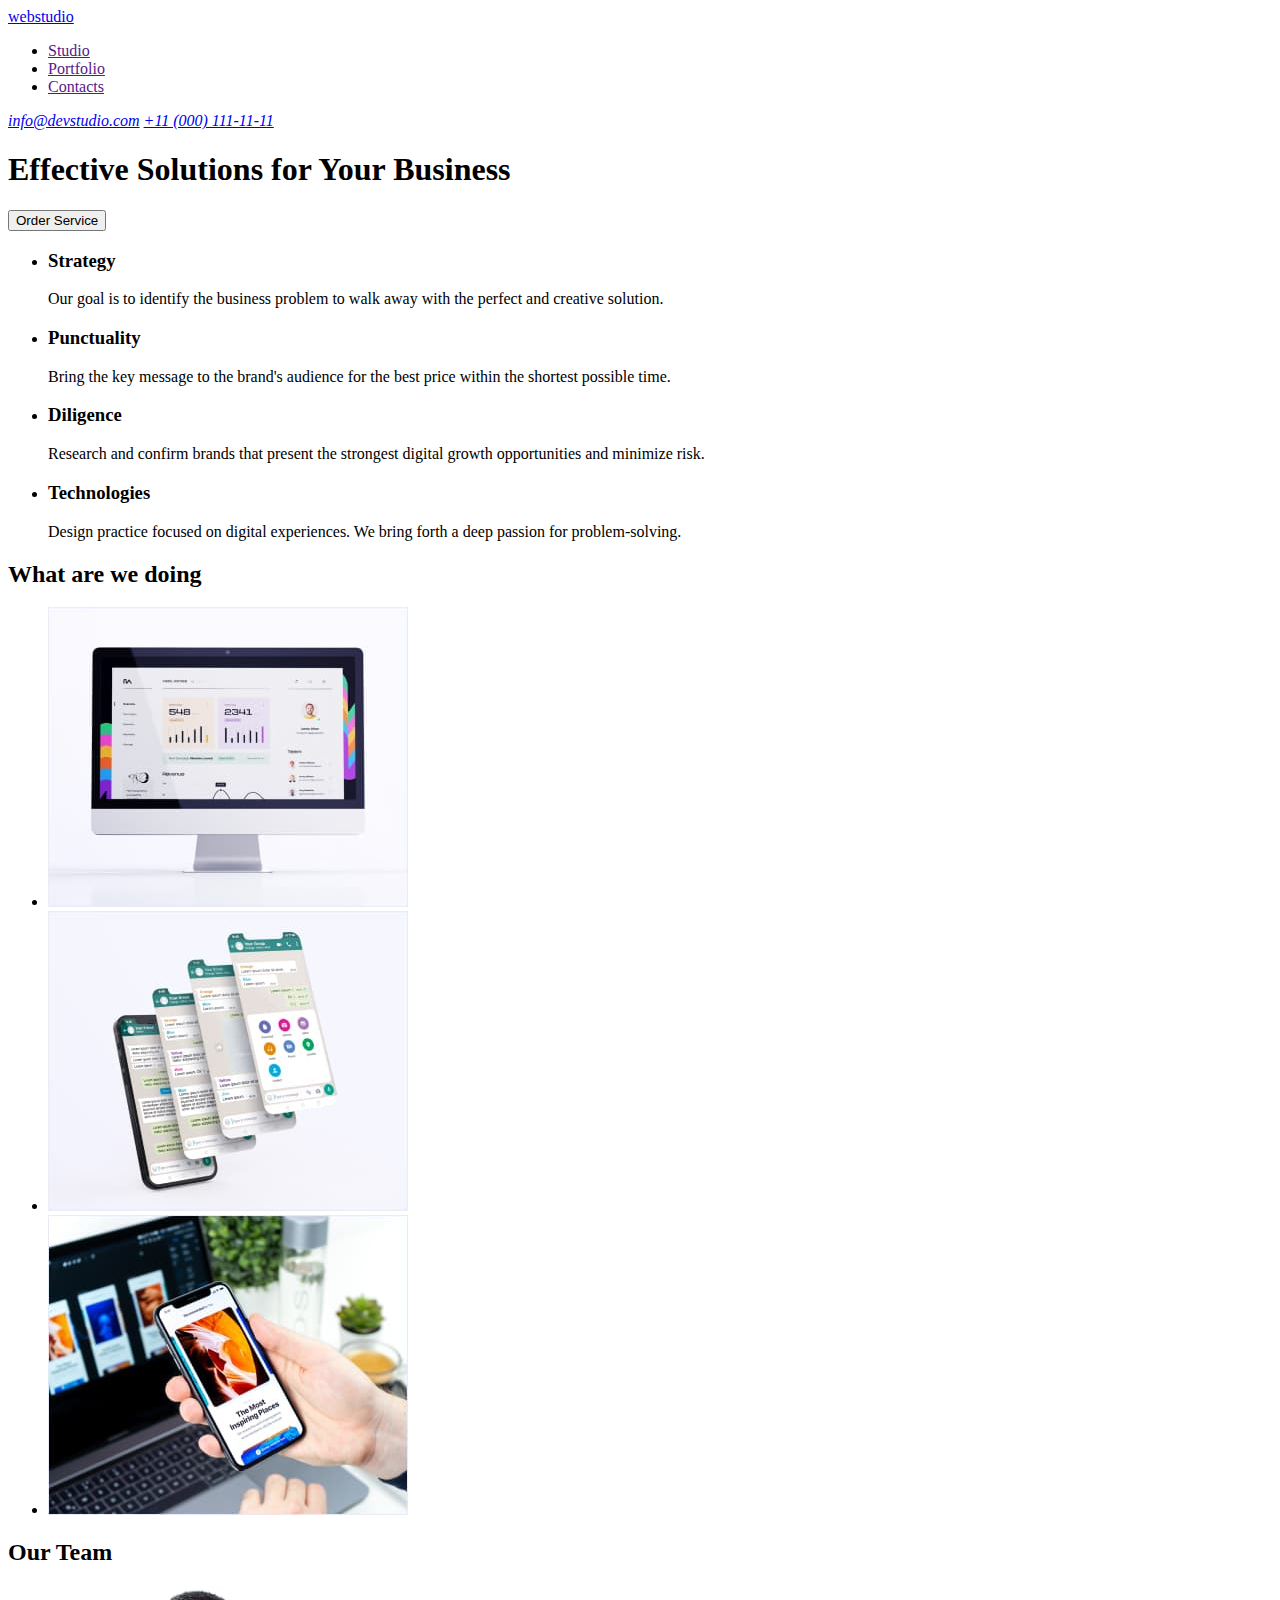
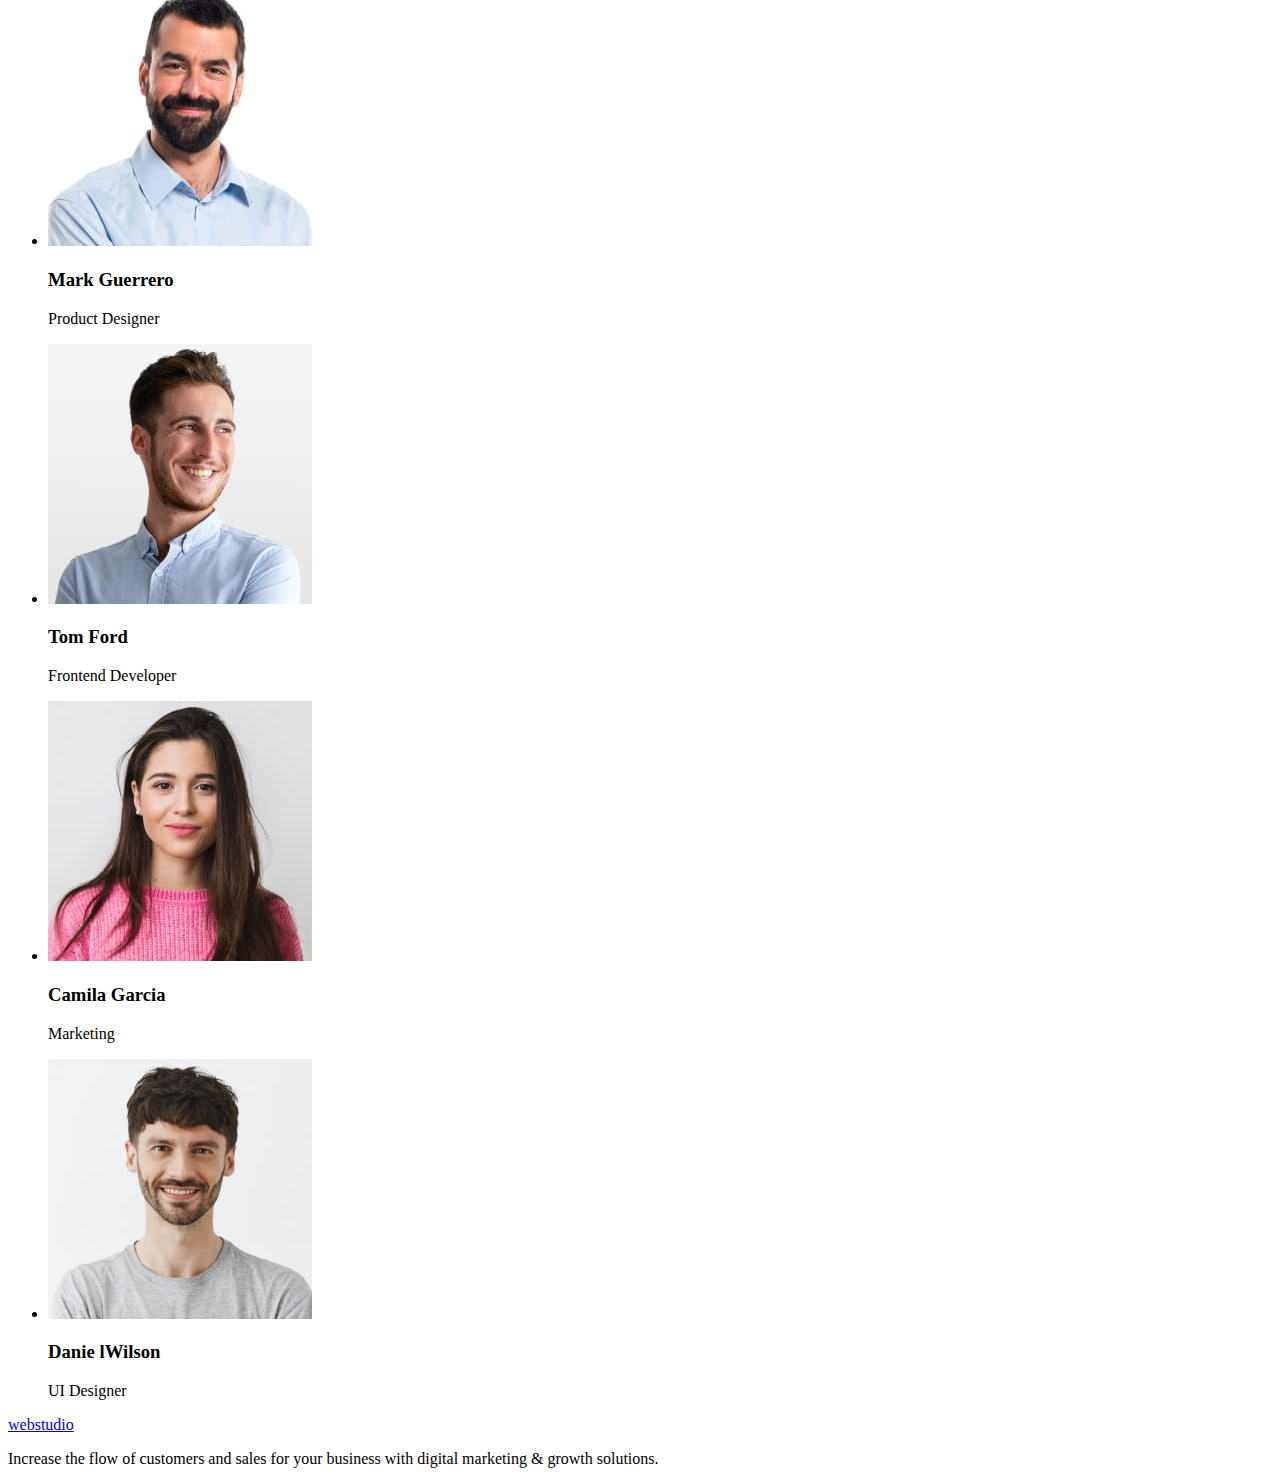
==== index.html @ 6ae242be "after check" ====
<!DOCTYPE html>
<html lang="en">
  <head>
    <meta charset="UTF-8" />
    <meta http-equiv="X-UA-Compatible" content="IE=edge" />
    <meta name="viewport" content="width=device-width, initial-scale=1.0" />
    <title>webstudio</title>
  </head>
  <body>
    <!-- header -->
    <header>
      <nav>
        <a href="./index.html">webstudio</a>
        <ul>
          <li><a href="">Studio</a></li>
          <li><a href="">Portfolio</a></li>
          <li><a href="">Contacts</a></li>
        </ul>        
      </nav>

        <address>
          <a href="mailto:info@devstudio.com">info@devstudio.com</a>
          <a href="tel:+110001111111">+11 (000) 111-11-11</a>
        </address>        
      <!-- hero -->
    </header>    
    <main>
      <section>
        <h1>Effective Solutions for Your Business</h1>
        <button type="button">Order Service</button>
      </section>
      <!-- section 1 -->
      <section>
        <h2 hidden>info</h2>
        <ul>
          <li>
            <h3>Strategy</h3>
            <p>
              Our goal is to identify the business problem to walk away with the
              perfect and creative solution.
            </p>
          </li>
          <li>
            <h3>Punctuality</h3>
            <p>
              Bring the key message to the brand's audience for the best price
              within the shortest possible time.
            </p>
          </li>
          <li>
            <h3>Diligence</h3>
            <p>
              Research and confirm brands that present the strongest digital
              growth opportunities and minimize risk.
            </p>
          </li>
          <li>
            <h3>Technologies</h3>
            <p>
              Design practice focused on digital experiences. We bring forth a
              deep passion for problem-solving.
            </p>
          </li>
        </ul>
      </section>
      <!-- Section 2 -->
      <section>
        <h2>What are we doing</h2>
        <ul>
          <li>
            <img src="./images/img1.jpg" alt="img1" width="360" />
          </li>
          <li>
            <img src="./images/img2.jpg" alt="img2" width="360" />
          </li>
          <li>
            <img src="./images/img3.jpg" alt="img3" width="360" />
          </li>
        </ul>
      </section>
      <!-- Section 3 -->
      <section>
        <h2>Our Team</h2>
        <ul>
          <li>
            <img
              src="./images/1.MarcGuerero.jpg"
              alt="Mark_Guerrero"
              width="264"
            />
            <h3>Mark Guerrero</h3>
            <p>Product Designer</p>
          </li>
          <li>
            <img src="./images/2.TomFord.jpg" alt="Tom_Ford" width="264" />
            <h3>Tom Ford</h3>
            <p>Frontend Developer</p>
          </li>
          <li>
            <img
              src="./images/3.CamilaGarcia.jpg"
              alt="Camila_Garcia"
              width="264"
            />
            <h3>Camila Garcia</h3>
            <p>Marketing</p>
          </li>
          <li>
            <img
              src="./images/4.DanielWilson.jpg"
              alt="Mark_Guerrero"
              width="264"
            />
            <h3>Danie lWilson</h3>
            <p>UI Designer</p>
          </li>
        </ul>
      </section>
    </main>
    <!-- Footer -->
    <footer>
      <a href="/index.html">webstudio</a>
      <p>
        Increase the flow of customers and sales for your business with digital
        marketing & growth solutions.
      </p>
    </footer>
  </body>
</html>
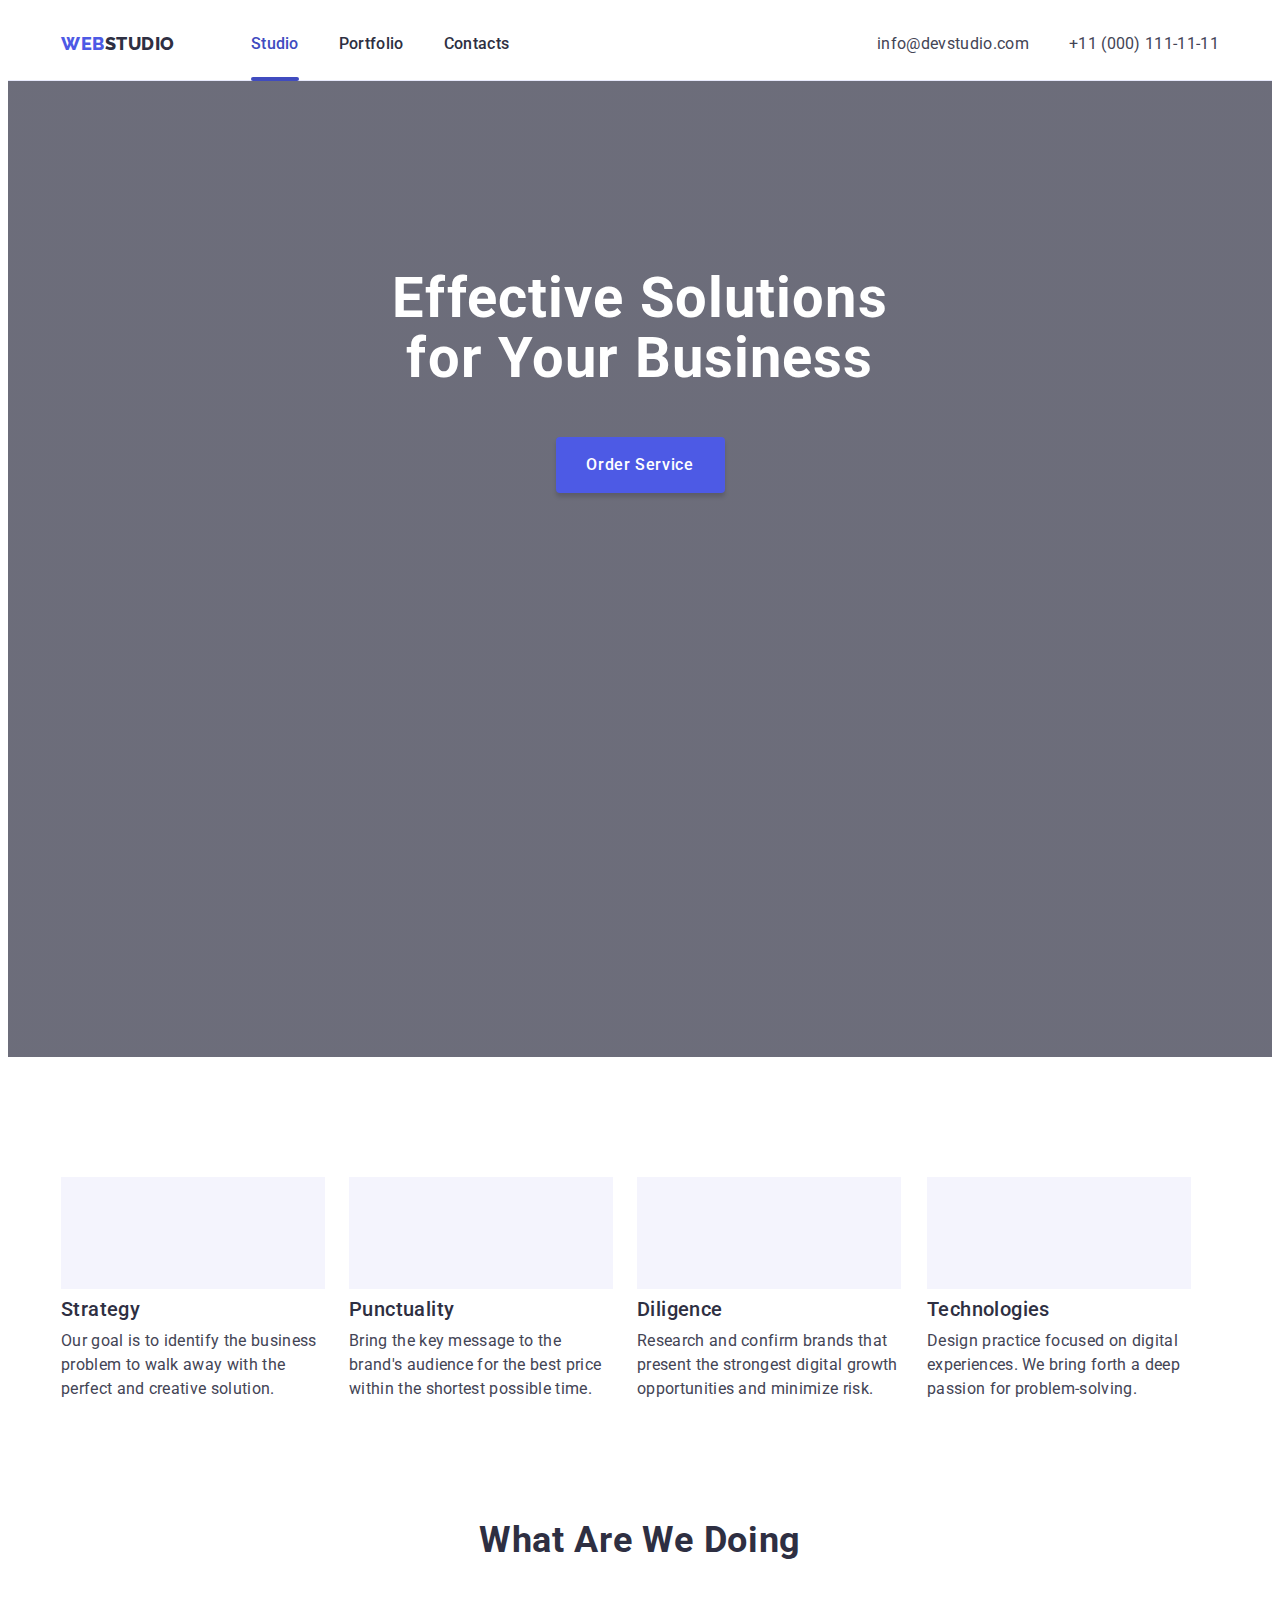
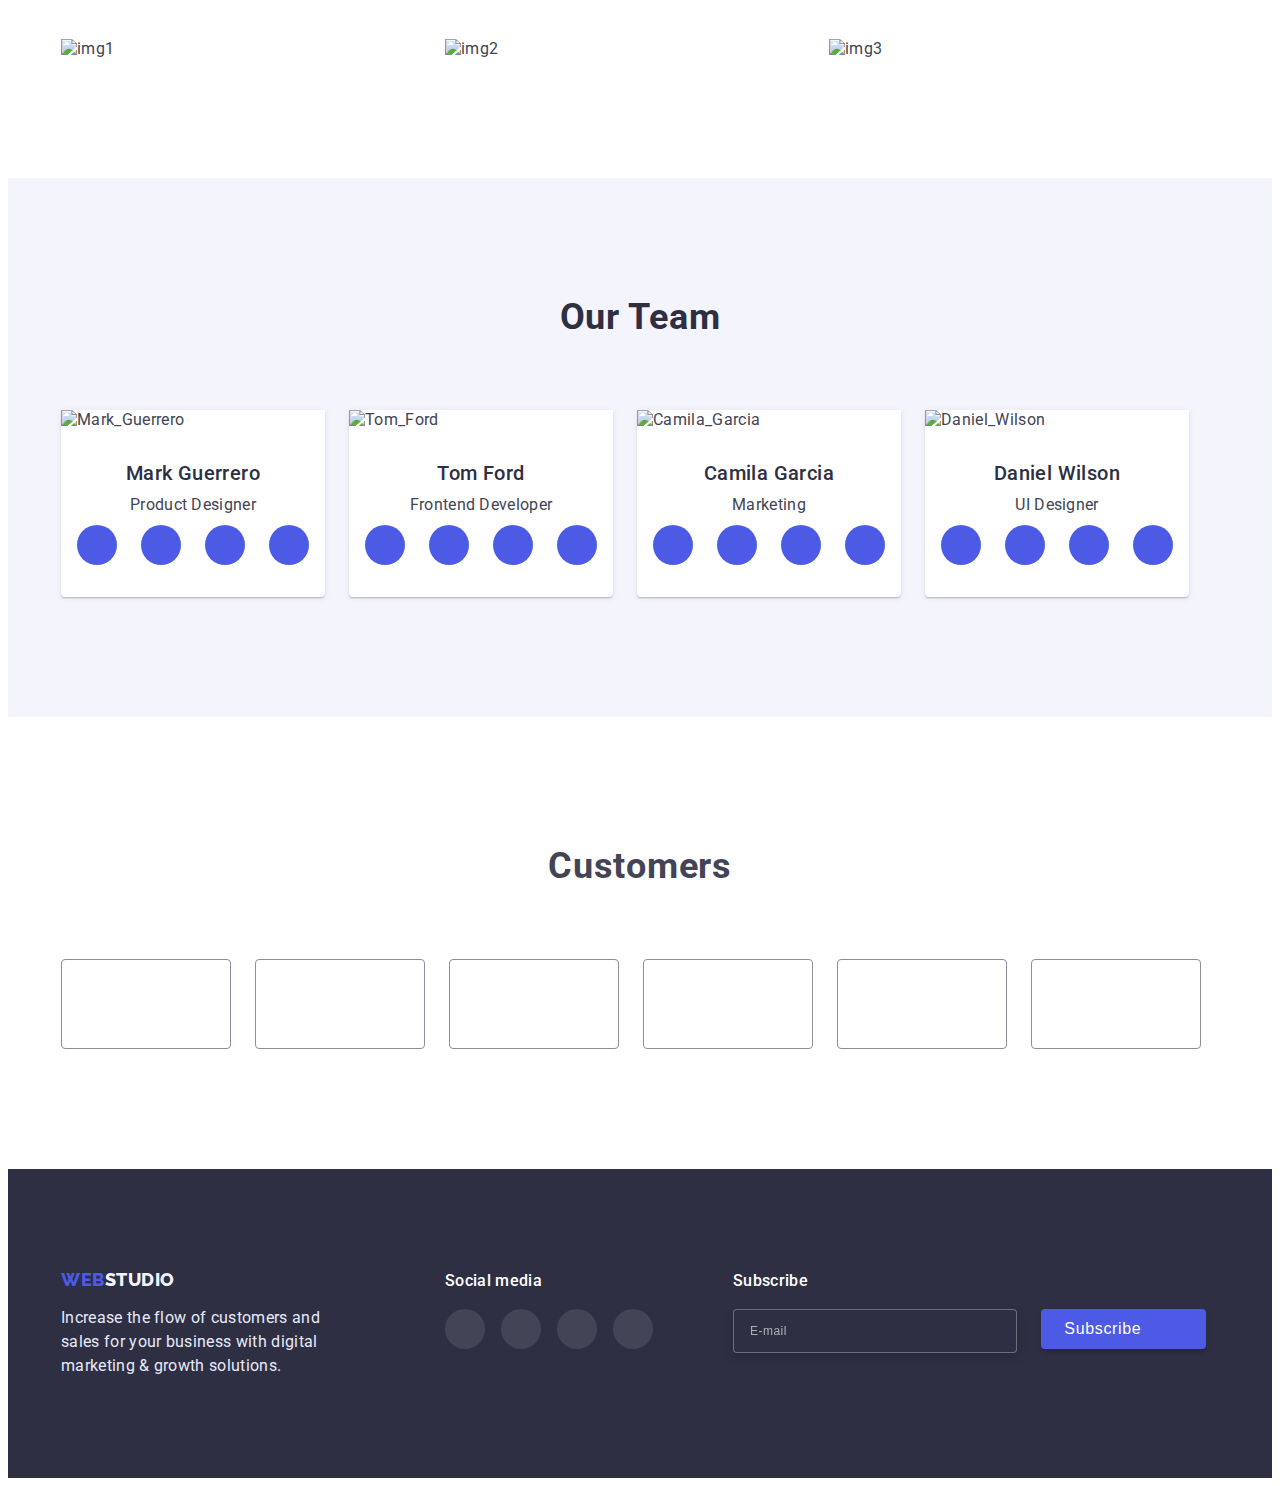
==== commit 605a32c2: "Modul 6 fix" ====
--- a/index.html
+++ b/index.html
@@ -4,126 +4,506 @@
     <meta charset="UTF-8" />
     <meta http-equiv="X-UA-Compatible" content="IE=edge" />
     <meta name="viewport" content="width=device-width, initial-scale=1.0" />
-    <title>webstudio</title>
+    <title>WebStudio</title>
+    <link rel="preconnect" href="https://fonts.googleapis.com" />
+    <link rel="preconnect" href="https://fonts.gstatic.com" crossorigin />
+    <link
+      href="https://fonts.googleapis.com/css2?family=Montserrat:wght@400;700&family=Roboto:wght@400;500;700&display=swap"
+      rel="stylesheet"
+    />
+    <link rel="preconnect" href="https://fonts.googleapis.com" />
+    <link rel="preconnect" href="https://fonts.gstatic.com" crossorigin />
+    <link
+      href="https://fonts.googleapis.com/css2?family=Montserrat:wght@400;700&family=Raleway:wght@800&family=Roboto:wght@400;500;700&display=swap"
+      rel="stylesheet"
+    />
+    <link
+      rel="stylesheet"
+      href="https://cdnjs.cloudflare.com/ajax/libs/modern-normalize/1.1.0/modern-normalize.min.css"
+      integrity="sha512-wpPYUAdjBVSE4KJnH1VR1HeZfpl1ub8YT/NKx4PuQ5NmX2tKuGu6U/JRp5y+Y8XG2tV+wKQpNHVUX03MfMFn9Q=="
+      crossorigin="anonymous"
+      referrerpolicy="no-referrer"
+    />
+    <link rel="stylesheet" href="./css/styles.css" />
   </head>
   <body>
     <!-- header -->
-    <header>
-      <nav>
-        <a href="./index.html">webstudio</a>
-        <ul>
-          <li><a href="">Studio</a></li>
-          <li><a href="">Portfolio</a></li>
-          <li><a href="">Contacts</a></li>
-        </ul>        
-      </nav>
+    <header class="header">
+      <div class="container header-container">
+        <nav class="header-navigation">
+          <a href="./index.html" class="header-logo link"
+            >Web<span class="logo-item">Studio</span></a
+          >
+          <ul class="header-list list">
+            <li class="header-item">
+              <a href="./index.html" class="header-link link current">Studio</a>
+            </li>
+            <li class="header-item">
+              <a href="./portfolio.html" class="header-link link">Portfolio</a>
+            </li>
+            <li class="header-item">
+              <a href="" class="header-link link">Contacts</a>
+            </li>
+          </ul>
+        </nav>
 
-        <address>
-          <a href="mailto:info@devstudio.com">info@devstudio.com</a>
-          <a href="tel:+110001111111">+11 (000) 111-11-11</a>
-        </address>        
+        <address class="address">
+          <ul class="address-list list">
+            <li class="address-item">
+              <a href="mailto:info@devstudio.com" class="address-link link"
+                >info@devstudio.com</a
+              >
+            </li>
+            <li class="address-item">
+              <a href="tel:+110001111111" class="address-link link"
+                >+11 (000) 111-11-11</a
+              >
+            </li>
+          </ul>
+        </address>
+      </div>
       <!-- hero -->
-    </header>    
+    </header>
     <main>
-      <section>
-        <h1>Effective Solutions for Your Business</h1>
-        <button type="button">Order Service</button>
+      <section class="hero">
+        <div class="container hero-container">
+          <h1 class="hero-title">Effective Solutions for Your Business</h1>
+          <button type="button" class="hero-button" data-modal-open>
+            Order Service
+          </button>
+        </div>
       </section>
       <!-- section 1 -->
-      <section>
-        <h2 hidden>info</h2>
-        <ul>
-          <li>
-            <h3>Strategy</h3>
-            <p>
-              Our goal is to identify the business problem to walk away with the
-              perfect and creative solution.
-            </p>
+      <section class="section-top">
+        <div class="container">
+          <h2 class="visually-hidden">info</h2>
+          <ul class="section-top-list list">
+            <li class="section-top-item">
+              <div class="item-top">
+                <svg class="top-icon-image">
+                  <use href="./images/icons.svg#icon-antenna-1"></use>
+                </svg>
+              </div>
+              <h3 class="section-top-title">Strategy</h3>
+              <p class="section-top-paragraf">
+                Our goal is to identify the business problem to walk away with
+                the perfect and creative solution.
+              </p>
+            </li>
+            <li class="section-top-item">
+              <div class="item-top">
+                <svg class="top-icon-image">
+                  <use href="./images/icons.svg#icon-clock-1"></use>
+                </svg>
+              </div>
+              <h3 class="section-top-title">Punctuality</h3>
+              <p class="section-top-paragraf">
+                Bring the key message to the brand's audience for the best price
+                within the shortest possible time.
+              </p>
+            </li>
+            <li class="section-top-item">
+              <div class="item-top">
+                <svg class="top-icon-image">
+                  <use href="./images/icons.svg#icon-diagram-1"></use>
+                </svg>
+              </div>
+              <h3 class="section-top-title">Diligence</h3>
+              <p class="section-top-paragraf">
+                Research and confirm brands that present the strongest digital
+                growth opportunities and minimize risk.
+              </p>
+            </li>
+            <li class="section-top-item">
+              <div class="item-top">
+                <svg class="top-icon-image">
+                  <use href="./images/icons.svg#icon-astronaut-1"></use>
+                </svg>
+              </div>
+              <h3 class="section-top-title">Technologies</h3>
+              <p class="section-top-paragraf">
+                Design practice focused on digital experiences. We bring forth a
+                deep passion for problem-solving.
+              </p>
+            </li>
+          </ul>
+        </div>
+      </section>
+      <!-- Section 2 -->
+      <section class="section-middle">
+        <div class="container">
+          <h2 class="section-middle-title">What Are We Doing</h2>
+          <ul class="section-middle-list list">
+            <li class="section-middle-item">
+              <img src="./images/1.jpg" alt="img1" width="360" />
+            </li>
+            <li class="section-middle-item">
+              <img src="./images/2.jpg" alt="img2" width="360" />
+            </li>
+            <li class="section-middle-item">
+              <img src="./images/3.jpg" alt="img3" width="360" />
+            </li>
+          </ul>
+        </div>
+      </section>
+      <!-- Section 3 -->
+      <section class="section-bottom">
+        <div class="container">
+          <h2 class="section-bottom-title">Our Team</h2>
+          <ul class="section-bottom-list list">
+            <li class="section-bottom-item">
+              <img src="./images/4.jpg" alt="Mark_Guerrero" width="264" />
+              <div class="title-card">
+                <h3 class="bottom-title">Mark Guerrero</h3>
+                <p class="section-bottom-paragraf">Product Designer</p>
+                <ul class="social-list list">
+                  <li class="social-item">
+                    <a href="" class="social-link">
+                      <svg class="social-icon" width="16" height="16">
+                        <use href="./images/icons.svg#icon-instagram-2"></use>
+                      </svg>
+                    </a>
+                  </li>
+                  <li class="social-item">
+                    <a href="" class="social-link">
+                      <svg class="social-icon" width="16" height="16">
+                        <use href="./images/icons.svg#icon-twitter-1"></use>
+                      </svg>
+                    </a>
+                  </li>
+                  <li class="social-item">
+                    <a href="" class="social-link">
+                      <svg class="social-icon" width="16" height="16">
+                        <use href="./images/icons.svg#icon-facebook-1"></use>
+                      </svg>
+                    </a>
+                  </li>
+                  <li class="social-item">
+                    <a href="" class="social-link">
+                      <svg class="social-icon" width="16" height="16">
+                        <use href="./images/icons.svg#icon-linkedin-1"></use>
+                      </svg>
+                    </a>
+                  </li>
+                </ul>
+              </div>
+            </li>
+            <li class="section-bottom-item">
+              <img src="./images/5.jpg" alt="Tom_Ford" width="264" />
+              <div class="title-card">
+                <h3 class="bottom-title">Tom Ford</h3>
+                <p class="section-bottom-paragraf">Frontend Developer</p>
+                <ul class="social-list list">
+                  <li class="social-item">
+                    <a href="" class="social-link">
+                      <svg class="social-icon" width="16" height="16">
+                        <use href="./images/icons.svg#icon-instagram-2"></use>
+                      </svg>
+                    </a>
+                  </li>
+                  <li class="social-item">
+                    <a href="" class="social-link">
+                      <svg class="social-icon" width="16" height="16">
+                        <use href="./images/icons.svg#icon-twitter-1"></use>
+                      </svg>
+                    </a>
+                  </li>
+                  <li class="social-item">
+                    <a href="" class="social-link">
+                      <svg class="social-icon" width="16" height="16">
+                        <use href="./images/icons.svg#icon-facebook-1"></use>
+                      </svg>
+                    </a>
+                  </li>
+                  <li class="social-item">
+                    <a href="" class="social-link">
+                      <svg class="social-icon" width="16" height="16">
+                        <use href="./images/icons.svg#icon-linkedin-1"></use>
+                      </svg>
+                    </a>
+                  </li>
+                </ul>
+              </div>
+            </li>
+            <li class="section-bottom-item">
+              <img src="./images/6.jpg" alt="Camila_Garcia" width="264" />
+              <div class="title-card">
+                <h3 class="bottom-title">Camila Garcia</h3>
+                <p class="section-bottom-paragraf">Marketing</p>
+                <ul class="social-list list">
+                  <li class="social-item">
+                    <a href="" class="social-link">
+                      <svg class="social-icon" width="16" height="16">
+                        <use href="./images/icons.svg#icon-instagram-2"></use>
+                      </svg>
+                    </a>
+                  </li>
+                  <li class="social-item">
+                    <a href="" class="social-link">
+                      <svg class="social-icon" width="16" height="16">
+                        <use href="./images/icons.svg#icon-twitter-1"></use>
+                      </svg>
+                    </a>
+                  </li>
+                  <li class="social-item">
+                    <a href="" class="social-link">
+                      <svg class="social-icon" width="16" height="16">
+                        <use href="./images/icons.svg#icon-facebook-1"></use>
+                      </svg>
+                    </a>
+                  </li>
+                  <li class="social-item">
+                    <a href="" class="social-link">
+                      <svg class="social-icon" width="16" height="16">
+                        <use href="./images/icons.svg#icon-linkedin-1"></use>
+                      </svg>
+                    </a>
+                  </li>
+                </ul>
+              </div>
+            </li>
+            <li class="section-bottom-item">
+              <img src="./images/7.jpg" alt=" Daniel_Wilson" width="264" />
+              <div class="title-card">
+                <h3 class="bottom-title">Daniel Wilson</h3>
+                <p class="section-bottom-paragraf">UI Designer</p>
+                <ul class="social-list list">
+                  <li class="social-item">
+                    <a href="" class="social-link">
+                      <svg class="social-icon" width="16" height="16">
+                        <use href="./images/icons.svg#icon-instagram-2"></use>
+                      </svg>
+                    </a>
+                  </li>
+                  <li class="social-item">
+                    <a href="" class="social-link">
+                      <svg class="social-icon" width="16" height="16">
+                        <use href="./images/icons.svg#icon-twitter-1"></use>
+                      </svg>
+                    </a>
+                  </li>
+                  <li class="social-item">
+                    <a href="" class="social-link">
+                      <svg class="social-icon" width="16" height="16">
+                        <use href="./images/icons.svg#icon-facebook-1"></use>
+                      </svg>
+                    </a>
+                  </li>
+                  <li class="social-item">
+                    <a href="" class="social-link">
+                      <svg class="social-icon" width="16" height="16">
+                        <use href="./images/icons.svg#icon-linkedin-1"></use>
+                      </svg>
+                    </a>
+                  </li>
+                </ul>
+              </div>
+            </li>
+          </ul>
+        </div>
+      </section>
+    </main>
+    <!-- last-section -->
+    <section class="section-last">
+      <div class="container">
+        <h2 class="section-last-title">Customers</h2>
+        <ul class="section-last-list list">
+          <li class="section-last-item">
+            <a href=" " class="section-last-link">
+              <svg class="last-icon-image" width="104" height="56">
+                <use
+                  href="./images/icons.svg#icon-Logo "
+                  class="last-icon-logo"
+                ></use>
+              </svg>
+            </a>
           </li>
-          <li>
-            <h3>Punctuality</h3>
-            <p>
-              Bring the key message to the brand's audience for the best price
-              within the shortest possible time.
-            </p>
+
+          <li class="section-last-item">
+            <a href="" class="section-last-link">
+              <svg class="last-icon-image" width="104" height="56">
+                <use href="./images/icons.svg#icon-Logo-1"></use>
+              </svg>
+            </a>
           </li>
-          <li>
-            <h3>Diligence</h3>
-            <p>
-              Research and confirm brands that present the strongest digital
-              growth opportunities and minimize risk.
-            </p>
+          <li class="section-last-item">
+            <a href=" " class="section-last-link">
+              <svg class="last-icon-image" width="104" height="56">
+                <use href="./images/icons.svg#icon-Logo-2"></use>
+              </svg>
+            </a>
           </li>
-          <li>
-            <h3>Technologies</h3>
-            <p>
-              Design practice focused on digital experiences. We bring forth a
-              deep passion for problem-solving.
-            </p>
+          <li class="section-last-item">
+            <a href="" class="section-last-link">
+              <svg class="last-icon-image" width="104" height="56">
+                <use href="./images/icons.svg#icon-Logo-3"></use>
+              </svg>
+            </a>
+          </li>
+          <li class="section-last-item">
+            <a href="" class="section-last-link">
+              <svg class="last-icon-image" width="104" height="56">
+                <use href="./images/icons.svg#icon-Logo-4"></use>
+              </svg>
+            </a>
+          </li>
+          <li class="section-last-item">
+            <a href="" class="section-last-link">
+              <svg class="last-icon-image" width="104" height="56">
+                <use href="./images/icons.svg#icon-Logo-5"></use>
+              </svg>
+            </a>
           </li>
         </ul>
-      </section>
-      <!-- Section 2 -->
-      <section>
-        <h2>What are we doing</h2>
-        <ul>
-          <li>
-            <img src="./images/img1.jpg" alt="img1" width="360" />
-          </li>
-          <li>
-            <img src="./images/img2.jpg" alt="img2" width="360" />
-          </li>
-          <li>
-            <img src="./images/img3.jpg" alt="img3" width="360" />
-          </li>
-        </ul>
-      </section>
-      <!-- Section 3 -->
-      <section>
-        <h2>Our Team</h2>
-        <ul>
-          <li>
-            <img
-              src="./images/1.MarcGuerero.jpg"
-              alt="Mark_Guerrero"
-              width="264"
+      </div>
+    </section>
+    <!-- Footer -->
+    <footer class="footer">
+      <div class="container footer-container">
+        <div class="footer-box">
+          <a href="./index.html" class="footer-logo link"
+            >Web<span class="futer-span">Studio</span></a
+          >
+          <p class="footer-paragraf">
+            Increase the flow of customers and sales for your business with
+            digital marketing & growth solutions.
+          </p>
+        </div>
+
+        <div class="footer-social-container">
+          <p class="footer-social-title">Social media</p>
+          <ul class="footer-social-list list">
+            <li class="footer-social-item">
+              <a href="" class="footer-social-link">
+                <svg class="footer-social-icon" width="24" height="24">
+                  <use href="./images/icons.svg#icon-instagram-2"></use>
+                </svg>
+              </a>
+            </li>
+            <li class="footer-social-item">
+              <a href="" class="footer-social-link">
+                <svg class="footer-social-icon" width="24" height="24">
+                  <use href="./images/icons.svg#icon-twitter-1"></use>
+                </svg>
+              </a>
+            </li>
+            <li class="footer-social-item">
+              <a href="" class="footer-social-link">
+                <svg class="footer-social-icon" width="24" height="24">
+                  <use href="./images/icons.svg#icon-facebook-1"></use>
+                </svg>
+              </a>
+            </li>
+            <li class="footer-social-item">
+              <a href="" class="footer-social-link">
+                <svg class="footer-social-icon" width="24" height="24">
+                  <use href="./images/icons.svg#icon-linkedin-1"></use>
+                </svg>
+              </a>
+            </li>
+          </ul>
+        </div>
+        <div class="footer-input-box">
+          <p class="footer-input-title">Subscribe</p>
+          <form class="footer-input">
+            <input
+              type="email"
+              class="footer-input-form"
+              placeholder="E-mail"
             />
-            <h3>Mark Guerrero</h3>
-            <p>Product Designer</p>
-          </li>
-          <li>
-            <img src="./images/2.TomFord.jpg" alt="Tom_Ford" width="264" />
-            <h3>Tom Ford</h3>
-            <p>Frontend Developer</p>
-          </li>
-          <li>
-            <img
-              src="./images/3.CamilaGarcia.jpg"
-              alt="Camila_Garcia"
-              width="264"
-            />
-            <h3>Camila Garcia</h3>
-            <p>Marketing</p>
-          </li>
-          <li>
-            <img
-              src="./images/4.DanielWilson.jpg"
-              alt="Mark_Guerrero"
-              width="264"
-            />
-            <h3>Danie lWilson</h3>
-            <p>UI Designer</p>
-          </li>
-        </ul>
-      </section>
-    </main>
-    <!-- Footer -->
-    <footer>
-      <a href="/index.html">webstudio</a>
-      <p>
-        Increase the flow of customers and sales for your business with digital
-        marketing & growth solutions.
-      </p>
+            <button type="submit" class="footer-input-btn">
+              <span>Subscribe</span>
+              <svg class="footer-input-icon" width="24" height="24">
+                <use href="./images/icons.svg#icon-Subscribe"></use>
+              </svg>
+            </button>
+          </form>
+        </div>
+      </div>
     </footer>
+    <div class="backdrop is-hidden" data-modal>
+      <div class="modal">
+        <button type="button" class="modal-close-btn" data-modal-close>
+          <svg class="modal-close-btn-icon" width="8" height="8">
+            <use href="./images/icons.svg#icon-modal-close-black"></use>
+          </svg>
+        </button>
+        
+        <form class="modal-form">
+          <p class="modal-title">Leave your contacts and we will call you back</p>
+          <div class="modal-field">
+            <label for="user-name" class="modal-label-text">Name</label>
+            <div class="modal-input-wrap">
+              <input
+                class="modal-inpute"
+                name="user-name"
+                type="text"
+                title="Djonsonuk"
+                pattern="[a-zA-Z]+"
+                required
+                id="user-name"
+              />
+              <svg class="modal-input-icon" width="18" height="24">
+                <use href="./images/icons.svg#icon-name-2"></use>
+              </svg>
+            </div>
+          </div>
+          <div class="modal-field">
+            <label for="user-phone" class="modal-label-text">Phone</label>
+            <div class="modal-input-wrap">
+              <input
+                class="modal-inpute"
+                name="user-phone"
+                type="tel"
+                title="xxx-xxx-xx-xx"
+                pattern="[0-9]{3}-[0-9]{3}-[0-9]{2}-[0-9]{2}"
+                required
+                id="user-phone"
+              />
+              <svg class="modal-input-icon" width="18" height="24">
+                <use href="./images/icons.svg#icon-phone"></use>
+              </svg>
+            </div>
+          </div>
+          <div class="modal-field">
+            <label for="user-email" class="modal-label-text">Email</label>
+            <div class="modal-input-wrap">
+              <input
+                class="modal-inpute"
+                name="user-email"
+                type="email"
+                title="user@mail.com"
+                required
+                id="user-email"
+              />
+              <svg class="modal-input-icon" width="18" height="24">
+                <use href="./images/icons.svg#icon-email"></use>
+              </svg>
+            </div>
+          </div>
+          <div class="modal-field">
+            <label for="user-comment" class="modal-label-text">Comment</label>
+            <textarea
+              class="modal-comment-inpute"
+              name="user-comment"
+              placeholder="Text input"
+              id="user-comment"
+            ></textarea>
+          </div>
+          <input
+            id="user-policy"
+            type="checkbox"
+            class="modal-input-check visually-hidden"
+          />
+          <label for="user-policy" class="modal-label-check"
+            >I accept the terms and conditions of the&nbsp;<a href=""
+              class="modal-link">Privacy Policy</a
+            ></label
+          >
+          <button type="submit" class="modal-form-submit">Send</button>
+        </form>
+      </div>
+    </div>
+    <script src="./js/modal.js"></script>
   </body>
 </html>
--- a/css/styles.css
+++ b/css/styles.css
@@ -0,0 +1,1019 @@
+:root {
+    --background-body-color: #FFFFFF;    
+    --header-title-color: #2E2F42;
+    --paragraf-color: #434455;
+    --button-hero-color: #FFFFFF;  
+    --button-portflio-color: #4D5AE5;
+    --Section-color:#F4F4FD; 
+    --Footer-font-color: #E7E9FC;
+    --Footer-paragraf-color: #E7E9FC;
+    --hover-focus: #404BBF;
+    --border-image: #E7E9FC;
+    --company-logo-color: #8E8F99;
+    --social-icon-footer: #31D0AA;
+    --icon-footer-still: #8E8F99;
+    --modal-background-color: rgba(46, 47, 66, 0.4);
+    --modal-window-color: #FCFCFC;
+    --modal-check-color: #757575;
+    --font-color: black;
+
+
+
+
+}
+
+body {
+    background-color: var(--background-body-color);
+    color: var(--paragraf-color); 
+    font-family: Roboto, sans-serif;
+    letter-spacing: 0.02em;
+}
+
+p, h1, h2, h3, h4, h5, h6 {
+    margin: 0;
+}
+
+ul{
+    padding-left: 0;
+    margin: 0;
+}
+
+button{
+    cursor: pointer;
+}
+
+address{
+    font-style: normal;
+}
+img{
+    display: block;
+}
+
+.list {
+    list-style: none;
+}
+.link {
+    text-decoration: none;
+}
+
+.container{
+    width: 1158px;
+    padding: 0 15px;
+    margin: 0 auto;
+    
+}
+/* header color #2E2F42 - 
+NAVY BLUE */
+/* paragraf color #434455 SLATE */
+/* button hero color #FFFFFF white*/
+/* button portflio color #4D5AE5 -IRIS*/
+/* Section-color #F4F4FD - CLOUD */
+/* Footer color #E7E9FC - CORNFLOWER */
+/* Footer-paragraf-color #E7E9FC - CORNFLOWER */
+/* hover-focus #404BBF - ocean */
+/* background: #F4F4FD; */
+/* Logo web */
+
+
+/* HEADER */
+
+.header{
+    padding-top: 24px;
+    padding-bottom: 24px;
+    border-bottom: 1px solid var(--border-image);
+    
+}
+.header-container{
+    display: flex;
+    justify-content: space-between;   
+   
+    
+}
+
+.header-navigation{
+    display: flex;
+    align-items: center;  
+    gap: 76px;
+   
+   
+}
+
+.header-logo {
+    color: var(--button-portflio-color);
+    font-family: Raleway, sans-serif;    
+    font-weight: 800;
+    font-size: 18px;
+    line-height: 1.17;
+    letter-spacing: 0.03em;
+    text-transform: uppercase;
+    text-decoration: none;
+    
+}
+
+.logo-item {
+    color: var(--header-title-color);
+}
+
+.header-list{
+    display: flex;
+    align-items: center;
+    gap: 40px;
+    
+    
+}
+.address-list{
+    display: flex; 
+    align-items: center;        
+    gap: 40px;
+    
+}
+
+
+.header-link {
+    position: relative;
+    font-weight: 500;
+    font-size: 16px;
+    line-height: 1.5;
+    letter-spacing: 0.02em;
+    color: var(--header-title-color);      
+    transition: color 250ms cubic-bezier(0.4, 0, 0.2, 1); 
+     
+}
+
+.header-link:hover,
+.header-link:focus {
+    color: var(--hover-focus); 
+        
+}
+.current{
+    color: var(--hover-focus);
+   
+}
+.address { 
+    display: flex;
+    align-items: center;      
+    font-style: normal;
+    
+    
+
+}
+.address-link {    
+    font-family: 'Roboto';  
+    font-style:normal;  
+    font-size: 16px;
+    line-height: 1.5;
+    letter-spacing: 0.02em;
+    color: var(--paragraf-color);    
+    transition: color 250ms cubic-bezier(0.4, 0, 0.2, 1); 
+    
+}
+.address-link:hover,
+.address-link:focus {
+    color: var(--hover-focus);
+       
+}
+.header-link::after{
+    content: "";
+    position: absolute;
+    width: 48px;
+    height: 4px;
+    left: 0px;
+    top: 43px;
+    background: var(--hover-focus);
+    border-radius: 2px;
+    opacity: 0;
+} 
+
+.current::after {   
+    display: block; 
+    content: "";
+    position: absolute;
+    width: 100%;
+    height: 4px;
+    left: 0px;
+    top: 43px;
+    background: var(--hover-focus);
+    border-radius: 2px;
+    opacity: 1;
+}
+/* Section hero */
+
+.hero {
+    max-width: 1440px;
+    height: 600px;
+    margin: 0 auto;   
+    padding-top: 188px;
+    padding-bottom: 188px; 
+    background-image:linear-gradient(rgba(46, 47, 66, 0.7),rgba(46, 47, 66, 0.7)), url(../images/people-office.png);
+    background-size: cover;
+    background-position: center;
+    background-repeat: no-repeat;
+    background-clip: padding-box;
+    
+
+    
+}
+.hero-title {    
+    max-width: 496px;          
+    margin: 0 auto 48px;    
+    color: var(--button-hero-color);
+    font-weight: 700;
+    font-size: 56px;
+    line-height: 1.07;
+    text-align: center;
+    letter-spacing: 0.02em;      
+    margin-bottom: 48px; 
+    
+    
+}
+
+.hero-container{
+    text-align: center;   
+   
+}
+.hero-button {    
+    width: 169px;
+    height: 56px;    
+    font-family: inherit;
+    background-color: var(--button-portflio-color);
+    color: var(--button-hero-color);
+    font-weight: 500;
+    font-size: 16px;
+    line-height: 1.5;
+    letter-spacing: 0.04em;
+    cursor: pointer; 
+    border-radius: 4px; 
+    border: none;    
+    transition: background-color 250ms cubic-bezier(0.4, 0, 0.2, 1), box-shadow 250ms cubic-bezier(0.4, 0, 0.2, 1);
+    box-shadow: 0px 4px 4px rgba(0, 0, 0, 0.15);     
+    
+         
+    
+    
+}
+.hero-button:hover,
+.hero-button:focus {
+    background-color: var(--hover-focus);
+    
+}
+
+/* section top */
+
+.visually-hidden {
+    position: absolute;
+    width: 1px;
+    height: 1px;
+    margin: -1px;
+    border: 0;
+    padding: 0;    
+    white-space: nowrap;
+    clip-path: inset(100%);
+    clip: rect(0 0 0 0);
+    overflow: hidden;
+  }
+    
+
+.section-top{
+    padding-top: 120px;
+    padding-bottom: 120px;
+    
+}
+
+.section-top-list{
+    display: flex;     
+    flex-wrap: nowrap;
+    width: 1130px;   
+       
+}
+
+.item-top{
+    display: flex;
+    width: 264px;
+    height: 112px;
+    background-color: var(--Section-color);
+    margin-bottom: 8px;
+    justify-content: center;
+    align-items: center;
+}
+
+.top-icon-image{ 
+    width: 64px;
+    height: 64px;
+}
+  
+
+
+.section-top-item:not(:last-child){   
+    min-width: 264px;
+    margin-right: 24px;
+
+}
+.section-top-title {
+    font-weight: 500;
+    font-size: 20px;
+    line-height: 1.2;
+    letter-spacing: 0.02em;
+    color: var(--header-title-color);
+    margin-bottom: 8px;
+    
+}
+.section-top-paragraf {
+    font-size: 16px;
+    line-height: 1.5;
+    letter-spacing: 0.02em;
+    color: var(--paragraf-color);
+    
+    } 
+
+    /* section middle */
+    
+.section-middle{
+    padding-bottom: 120px;
+    
+}
+.section-middle-title {
+    font-weight: 700;
+    font-size: 36px;
+    line-height: 1.11;
+    text-align: center;
+    letter-spacing: 0.02em;
+    text-transform: capitalize;
+    color: var(--header-title-color);
+    
+}
+.section-middle-list{
+    display: flex;
+    margin-top: 78px;
+    
+    
+}
+.section-middle-item:not(:last-child){       
+    margin-right: 24px;
+
+}
+
+/* section bottom */
+.section-bottom {
+    background: var(--Section-color);
+    padding-top: 120px;
+    padding-bottom: 120px;
+    
+    
+}
+.section-bottom-title {
+    
+    font-weight: 700;
+    font-size: 36px;
+    line-height: 1.11;
+    text-align: center;    
+    letter-spacing: 0.02em;
+    text-transform: capitalize;
+    color: var(--header-title-color);
+    
+
+}
+.section-bottom-list{
+    display: flex; 
+    margin-top: 72px; 
+
+     
+}
+.section-bottom-item{
+    background-color: var(--background-body-color);
+    border-radius: 0px 0px 4px 4px;
+    box-shadow: 0px 1px 6px rgba(46, 47, 66, 0.08), 0px 1px 1px rgba(46, 47, 66, 0.16), 0px 2px 1px rgba(46, 47, 66, 0.08);
+
+
+}
+.section-bottom-item:not(:last-child){    
+    margin-right: 24px;
+}    
+   
+
+.title-card{
+    padding-top: 32px;
+    padding-bottom: 32px; 
+    
+}
+
+.bottom-title {
+    font-weight: 500;
+    font-size: 20px;
+    text-align: center;
+    line-height: 1.2;
+    letter-spacing: 0.02em;
+    color: var(--header-title-color);
+    margin-bottom: 8px;
+
+}
+.section-bottom-paragraf {
+    font-size: 16px;
+    line-height: 1.5;
+    text-align: center;
+    letter-spacing: 0.02em;
+    color: var(--paragraf-color);
+    margin-bottom: 8px;
+
+}
+.social-list{
+    display: flex;
+    justify-content: center;
+    gap: 24px;
+}
+.social-link{
+    display: flex;
+    justify-content: center;
+    align-items: center;
+    width: 40px;
+    height: 40px;
+    border-radius: 50%;
+    background-color: var(--button-portflio-color);
+    transition: background-color 250ms cubic-bezier(0.4, 0, 0.2, 1);  
+    
+}
+
+.social-link:hover,
+.social-link:focus{
+    background-color: var(--hover-focus);
+    animation: shake 2s;
+}
+
+@keyframes shake {
+  0%, 50%, 100% {
+    transform: rotate(0deg);
+  }
+  
+  10%, 30% {
+    transform: rotate(-10deg);
+  }
+  
+  20%, 40% {
+    transform: rotate(10deg);
+  }
+  
+}
+
+.social-icon{
+    fill: var(--Section-color);
+}
+/* Last section */
+
+.section-last-title {
+    font-family: 'Roboto';    
+    font-weight: 700;
+    font-size: 36px;
+    line-height: 1.11em;  
+    margin-bottom: 72px; 
+    text-align: center;
+    letter-spacing: 0.02em;
+    text-transform: capitalize;
+   
+  }
+    
+.section-last{
+    padding-top: 130px;
+    padding-bottom: 120px;
+    
+}
+
+.section-last-list{
+    display: flex;
+    
+}
+.section-last-link{     
+    display: flex; 
+    justify-content: center;
+    align-items: center;   
+    width: 168px;
+    height: 88px;    
+    border: 1px solid var(--company-logo-color);
+    border-radius: 4px;
+    transition: border 250ms cubic-bezier(0.4, 0, 0.2, 1);
+}
+
+    
+.section-last-item:not(:last-child){
+    margin-right: 24px;
+} 
+
+ .last-icon-image{   
+    fill: var(--company-logo-color);
+ }
+    
+    
+ 
+.section-last-link:hover .last-icon-image{    
+    fill: var(--hover-focus);  
+    transition: fill 250ms cubic-bezier(0.4, 0, 0.2, 1); 
+   
+} 
+
+.section-last-link:hover{
+    border: 1px solid var(--hover-focus);
+    
+    
+}
+.section-last-link:focus .last-icon-image{    
+    fill: var(--hover-focus);  
+    
+    
+} 
+.section-last-link:focus{
+    border: 1px solid var(--hover-focus);
+    border-radius: 4px;
+}
+/* footer section */
+
+.footer {
+    display: flex;
+    flex-wrap: nowrap;
+    flex-direction: row;
+    background: var(--header-title-color);
+    padding-bottom: 100px;
+    padding-top: 100px;
+    
+
+}
+.footer-logo {    
+    font-family: Raleway, sans-serif;    
+    font-weight: 800;
+    font-size: 18px;
+    line-height: 1.17;    
+    letter-spacing: 0.03em;
+    text-transform: uppercase;
+    color: var(--button-portflio-color);
+    width: 115px;
+    height: 22px;
+    
+}
+.futer-span {
+    color:  var(--Section-color);    
+
+}
+.footer-paragraf {
+    font-size: 16px;
+    line-height: 1.5;
+    letter-spacing: 0.02em;
+    color: var(--Footer-font-color);     
+    max-width: 264px;
+    margin-top: 16px;  
+    
+}
+
+.footer-container{
+    display: flex;
+    align-items: baseline;
+    
+    
+}
+.footer-box{
+    margin-right: 120px;
+}
+.footer-social-title{
+    font-family: 'Roboto';    
+    font-weight: 500;
+    font-size: 16px;
+    line-height: 1.5;
+    letter-spacing: 0.02em;
+    color: var(--background-body-color);
+    margin-bottom: 16px;
+}
+.footer-social-list{
+    display: flex;
+    justify-content: center;
+    gap: 16px;
+}
+.footer-social-link{
+    display: flex;
+    justify-content: center;
+    align-items: center;
+    width: 40px;
+    height: 40px;
+    border-radius: 50%;
+    background-color: var(--paragraf-color);
+    transition: background-color 250ms cubic-bezier(0.4, 0, 0.2, 1);
+    
+}
+
+.footer-social-link:hover,
+.footer-social-link:focus{
+    background-color: var(--social-icon-footer);
+    animation: shake 2s;
+}
+
+@keyframes shake {
+  0%, 50%, 100% {
+    transform: rotate(0deg);
+  }
+  
+  10%, 30% {
+    transform: rotate(-10deg);
+  }
+  
+  20%, 40% {
+    transform: rotate(10deg);
+  }
+  
+}
+
+.footer-social-icon{
+    fill: var(--Section-color);
+}
+/* Footer input email */
+.footer-input-box{
+    margin-left: 80px;
+}
+.footer-input{
+    display: flex;
+   
+}
+.footer-input-title{
+    margin-bottom: 16px;
+    font-weight: 500;
+    font-size: 16px;
+    line-height: 1.5;
+    letter-spacing: 0.02em;
+    color: var(--button-hero-color);
+}
+.footer-input-form::placeholder{    
+    font-size: 12px;
+    line-height: 2;
+    letter-spacing: 0.04em;
+    color: rgba(255, 255, 255, 0.6);
+    
+}
+.footer-input-form{    
+    padding-left: 16px;
+    margin-right: 24px;
+    width: 264px;
+    height: 40px;
+    background: var(--header-title-color);
+    border: 1px solid rgba(255, 255, 255, 0.3);
+    filter: drop-shadow(0px 4px 4px rgba(0, 0, 0, 0.15));
+    border-radius: 4px;
+    color: var(--background-body-color);
+    
+}
+.footer-input-btn{
+    display: flex;
+    justify-content: space-evenly;
+    width: 165px;
+    height: 40px;
+    background: var(--button-portflio-color);
+    border-radius: 4px;
+    border: none;
+    font-weight: 500;
+    font-size: 16px;
+    line-height: 1.5;
+    align-items: center;
+    text-align: center;
+    letter-spacing: 0.04em;
+    color: var(--button-hero-color);
+    transition: background-color 250ms cubic-bezier(0.4, 0, 0.2, 1), box-shadow 250ms cubic-bezier(0.4, 0, 0.2, 1);
+    box-shadow: 0px 4px 4px rgba(0, 0, 0, 0.15); 
+    
+}
+.footer-input-btn:hover,
+.footer-input-btn:focus {
+    background-color: var(--hover-focus);
+
+}    
+/* PORTFOLIO */
+
+.section-portfolio{
+    padding-bottom: 120px;
+    padding-top: 120px;
+}
+
+
+.button-portfolio-list{
+    display: flex;
+    justify-content: center;    
+    flex-direction: row;
+    margin-bottom: 72px;
+}
+
+.button-portfolio-item:not(:last-child){   
+    
+    margin-right: 24px;
+}
+
+.portfolio-img-list{
+    display: flex;
+    flex-wrap: wrap; 
+    row-gap: 48px;   
+    column-gap: 24px;
+    
+}
+
+.button-portfolio-click {
+    font-family: "Roboto", sans-serif; 
+    background-color: var(--Section-color);      
+    font-weight: 500;
+    font-size: 16px;
+    line-height: 1.5;  
+    color: var(--button-portflio-color);
+    cursor: pointer; 
+    text-align: center;
+    min-width: 78px;
+    height: 48px;    
+    padding: 12px 24px;
+    letter-spacing: 0.04em;
+    border: 1px solid var(--border-image);
+    border-radius: 4px;
+    transition: background-color 250ms cubic-bezier(0.4, 0, 0.2, 1), color 250ms cubic-bezier(0.4, 0, 0.2, 1), box-shadow 250ms cubic-bezier(0.4, 0, 0.2, 1);
+}
+
+.button-portfolio-click:hover,
+.button-portfolio-click:focus {
+    background: var(--hover-focus);     
+    color: var(--button-hero-color);
+    box-shadow: 0px 3px 1px rgba(0, 0, 0, 0.1), 0px 2px 1px rgba(0, 0, 0, 0.08), 0px 2px 2px rgba(0, 0, 0, 0.12);
+    border-color: transparent;
+    
+   
+}
+
+.card-title {
+    font-weight:500;
+    font-size: 20px;
+    line-height: 1.2;
+    letter-spacing: 0.02em;
+    color: var(--header-title-color);
+    margin-bottom: 8px;
+}
+
+.card-pafagraf {
+    font-size: 16px;
+    line-height: 1.5;
+    letter-spacing: 0.02em;
+    color: var(--paragraf-color);
+}
+
+
+
+.portfolio-card{
+    margin-right: 24px;
+    max-width: 360px;
+}
+
+.card-title-box{
+    padding: 0px 16px;
+    padding-top: 32px;
+    padding-bottom: 32px;     
+    border-bottom: 1px solid var(--border-image);
+    border-left: 1px solid var(--border-image);
+    border-right: 1px solid var(--border-image);
+    
+}
+.button-portfolio-link{
+    display: block;
+    transition: box-shadow 250ms cubic-bezier(0.4, 0, 0.2, 1);
+    
+}
+
+.button-portfolio-link:hover,
+.button-portfolio-link:focus{
+    
+    box-shadow: 0px 1px 6px rgba(46, 47, 66, 0.08), 0px 1px 1px rgba(46, 47, 66, 0.16), 0px 2px 1px rgba(46, 47, 66, 0.08);
+    
+}   
+.portfolio-card-wrapper{
+    position: relative;
+    overflow: hidden;
+}
+.overlay{
+    position: absolute;
+    left: 0;
+    top: 0;
+    width: 100%;
+    height: 100%;
+    overflow: auto;
+    transform: translate(0, 100%);
+    transition: transform 250ms cubic-bezier(0.4, 0, 0.2, 1);
+
+          
+    font-size: 16px;
+    line-height: 1.5;
+    letter-spacing: 0.02em;
+    color: var(--Section-color);
+    padding-top: 40px;
+    padding-right: 32px;    
+    padding-left: 32px;
+
+    background-color: var(--button-portflio-color);
+    background-blend-mode: soft-light;
+    mix-blend-mode: normal;
+}
+.button-portfolio-link:hover .overlay{
+    transform: translate(0, 0);
+}
+.button-portfolio-link:focus .overlay{
+    transform: translate(0, 0);
+}
+
+/* Modal window */
+.backdrop{
+    position: fixed;
+    z-index: 100;
+    top: 0;
+    left: 0;
+    width: 100%;
+    height: 100%;
+    background-color: var(--modal-background-color);
+    transition: opacity 250ms cubic-bezier(0.4, 0, 0.2, 1), visibility 250ms cubic-bezier(0.4, 0, 0.2, 1);
+}
+.is-hidden {
+    opacity: 0;
+    visibility: hidden;
+    pointer-events: none;
+}
+.modal{
+    
+    position: absolute;
+    top: 50%;
+    left: 50%;
+    transform: translate(-50%, -50%);
+    width: 408px;
+    min-height: 576px;
+    background-color: var(--modal-window-color);
+    box-shadow: 0px 1px 1px rgba(0, 0, 0, 0.14), 0px 1px 3px rgba(0, 0, 0, 0.12), 0px 2px 1px rgba(0, 0, 0, 0.2);
+    border-radius: 4px;
+    padding: 24px;
+    
+}
+.modal-close-btn{
+    position: absolute;
+    top: 24px;
+    right: 24px;
+    display: flex;
+    justify-content: center;
+    align-items: center;
+    width: 24px;
+    height: 24px;
+    border-radius: 50%;
+    background-color: var(--Footer-paragraf-color);
+    border: 1px solid rgba(0, 0, 0, 0.1);
+    padding: 0;
+    transition: background-color 250ms cubic-bezier(0.4, 0, 0.2, 1);
+    
+
+}
+.modal-close-btn-icon{
+    transition: fill 250ms cubic-bezier(0.4, 0, 0.2, 1);
+}
+
+.modal-close-btn:hover,
+.modal-close-btn:focus{
+    background-color: var(--hover-focus);
+}
+.modal-close-btn:hover .modal-close-btn-icon,
+.modal-close-btn:focus .modal-close-btn-icon{
+    fill: var(--background-body-color);
+}
+/* Modal content-inputs */
+.modal-form{
+    padding-top: 48px; 
+}
+.modal-title{   
+    display: block; 
+    font-weight: 500;
+    font-size: 16px;
+    line-height: 1.5;
+    text-align: center;
+    letter-spacing: 0.02em;
+    color: var(--header-title-color);    
+    margin-bottom: 16px;
+    
+}
+
+.modal-input-wrap{  
+    position: relative;
+}
+
+.modal-label-text{   
+    display: block;
+    width: 100%;
+    font-size: 12px;
+    line-height: 1.3;
+    letter-spacing: 0.04em;
+    color: var(--icon-footer-still);
+    margin-bottom: 4px;
+    
+}
+.modal-inpute{
+    display: block;
+    width: 100%;
+    height: 40px;
+    font-size: 12px;
+    line-height: 1.16;
+    letter-spacing: 0.01em;
+    color: var(--icon-footer-still);
+    border: 1px solid rgba(33, 33, 33, 0.2);
+    border-radius: 4px;
+    padding-left: 38px;
+    background-color: transparent;
+    transition: border-color 250ms cubic-bezier(0.4, 0, 0.2, 1);
+}
+.modal-inpute:focus{
+    border-color: var(--button-portflio-color);
+    outline: none;
+}
+
+.modal-input-icon{
+    position: absolute;      
+    top: 50%;
+    left: 16px;
+    transform: translateY(-50%);
+    transition: fill 250ms cubic-bezier(0.4, 0, 0.2, 1), filter 250ms cubic-bezier(0.4, 0, 0.2, 1);
+
+}
+
+.modal-inpute:focus + .modal-input-icon{
+    fill: var(--button-portflio-color);
+    filter: drop-shadow(0px 4px 4px rgba(0, 0, 0, 0.25));
+}
+.modal-field{
+    display: flex;
+    flex-direction: column;
+    margin-bottom: 8px;
+}
+.modal-comment-inpute{
+    width: 100%;
+    height: 120px;
+    padding: 10px 16px;
+    font-size: 12px;
+    line-height: 1.33;
+    letter-spacing: 0.04em;
+    color: var(--font-color);
+    resize: none;
+    border: 1px solid rgba(33, 33, 33, 0.2);
+    border-radius: 4px;    
+    background-color: transparent;
+    transition: border 250ms cubic-bezier(0.4, 0, 0.2, 1);
+}
+.modal-comment-inpute::placeholder{
+    color: rgba(117, 117, 117, 0.5);
+}
+.modal-comment-inpute:focus{
+    border: 1.25px solid var(--hover-focus);
+    outline: none 
+}
+.modal-label-check{
+    display: flex;
+    align-items: center;
+    font-size: 12px;
+    line-height: 1.16;
+    letter-spacing: 0.01em;
+    color: var(--icon-footer-still);
+    margin-bottom: 24px;
+}
+.modal-label-check::before{
+    display: block;
+    content: '';
+    width: 16px;
+    height: 16px;
+    border: 1.25px solid var(--header-title-color);
+    border-radius: 2px;
+    cursor: pointer;    
+    margin-right: 8px;
+}
+.modal-input-check:checked + .modal-label-check::before{    
+    border: transparent;
+    background-color: var(--hover-focus);
+    background-image: url(../images/click.svg);
+}   
+.modal-input-check:checked + .modal-label-check::before{
+    outline: 2px solid rgba(0, 0, 255, 0.5);
+}
+.modal-link{
+    font-size: 12px;
+    line-height: 1.33;
+    letter-spacing: 0.04em;
+    text-decoration-line: underline;
+    color: var(--button-portflio-color);
+}
+.modal-form-submit {   
+    margin: 0 auto;
+    display: block; 
+    width: 169px;
+    height: 56px;    
+    font-family: inherit;
+    background-color: var(--button-portflio-color);
+    color: var(--button-hero-color);
+    font-weight: 500;
+    font-size: 16px;
+    line-height: 1.5;
+    letter-spacing: 0.04em;
+    cursor: pointer; 
+    border-radius: 4px; 
+    border: none;    
+    transition: background-color 250ms cubic-bezier(0.4, 0, 0.2, 1), box-shadow 250ms cubic-bezier(0.4, 0, 0.2, 1);
+    box-shadow: 0px 4px 4px rgba(0, 0, 0, 0.15);     
+    
+        
+}
+.modal-form-submit:hover,
+.modal-form-submit:focus {
+    background-color: var(--hover-focus);
+}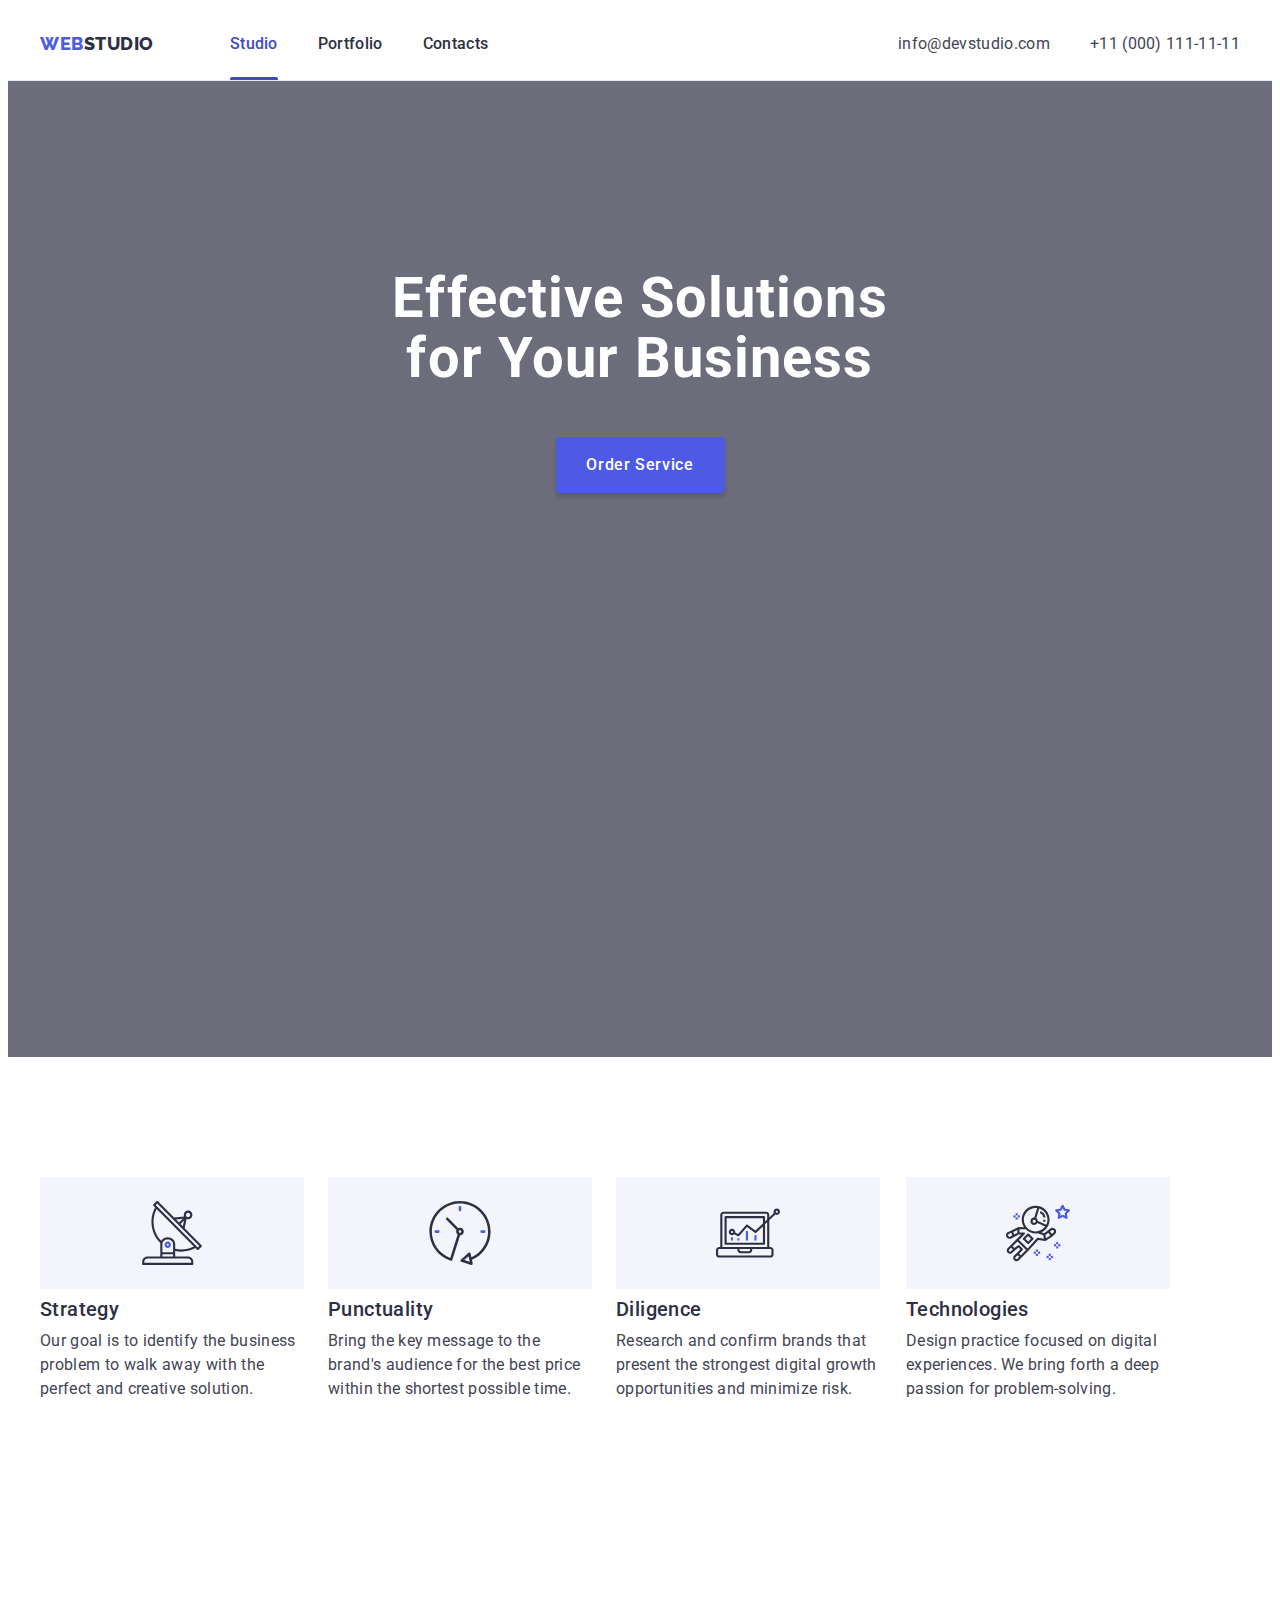
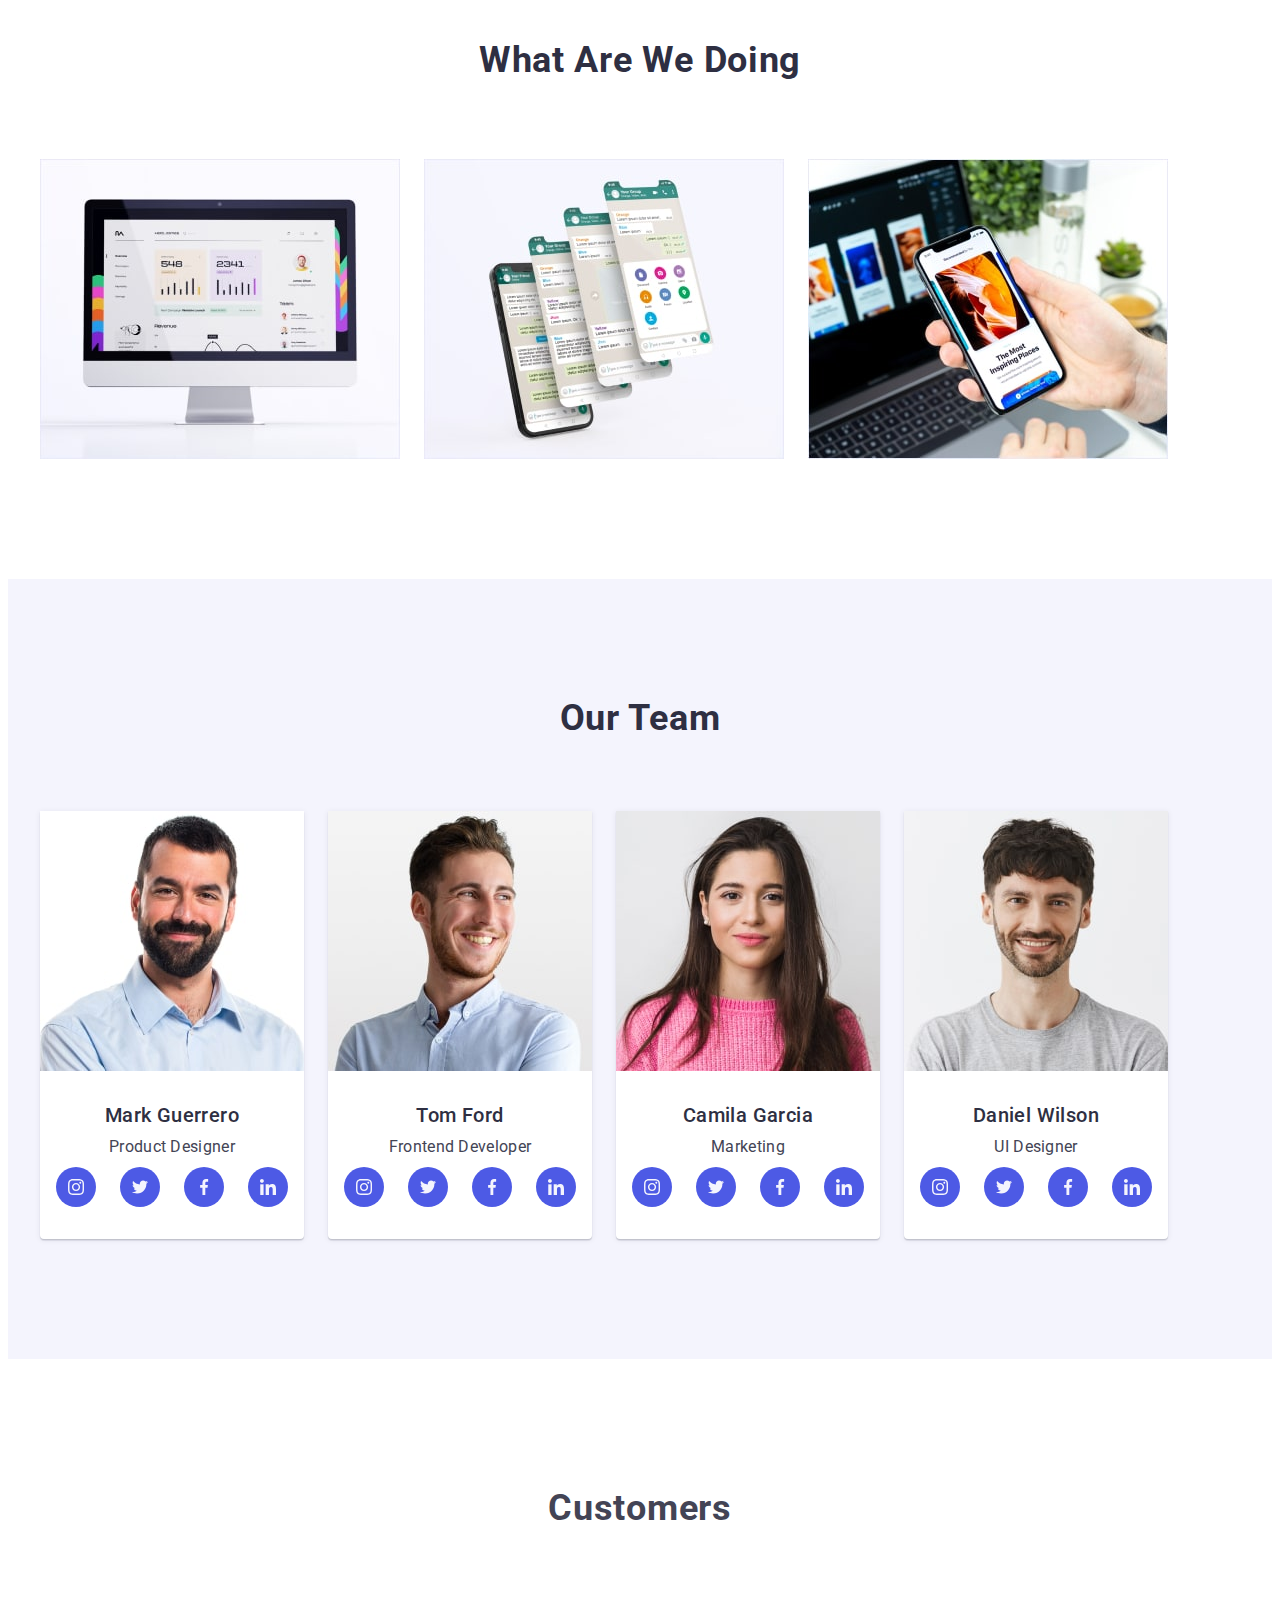
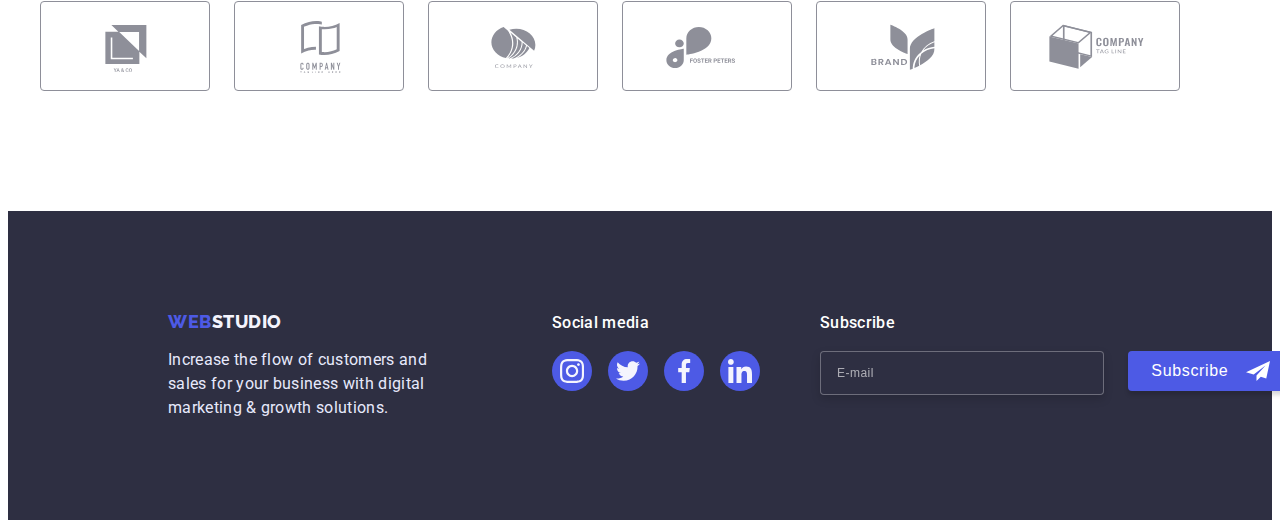
==== commit 792ea95d: "Modul 7" ====
--- a/index.html
+++ b/index.html
@@ -42,14 +42,18 @@
               <a href="./portfolio.html" class="header-link link">Portfolio</a>
             </li>
             <li class="header-item">
-              <a href="" class="header-link link">Contacts</a>
+              <a href="" class="header-link link menu" >Contacts</a>
             </li>
           </ul>
         </nav>
-
+        <button type="button" class="mobile-menu-open" data-menu-open>
+          <svg class="mobile-menu-open_icon" width = "32" height = "22">
+            <use href="./images/icons.svg#hamburger_icon"></use>
+          </svg>
+        </button>
         <address class="address">
           <ul class="address-list list">
-            <li class="address-item">
+            <li class="address-item email">
               <a href="mailto:info@devstudio.com" class="address-link link"
                 >info@devstudio.com</a
               >
@@ -62,365 +66,521 @@
           </ul>
         </address>
       </div>
-      <!-- hero -->
-    </header>
-    <main>
-      <section class="hero">
-        <div class="container hero-container">
-          <h1 class="hero-title">Effective Solutions for Your Business</h1>
-          <button type="button" class="hero-button" data-modal-open>
-            Order Service
-          </button>
-        </div>
-      </section>
-      <!-- section 1 -->
-      <section class="section-top">
-        <div class="container">
-          <h2 class="visually-hidden">info</h2>
-          <ul class="section-top-list list">
-            <li class="section-top-item">
-              <div class="item-top">
-                <svg class="top-icon-image">
-                  <use href="./images/icons.svg#icon-antenna-1"></use>
-                </svg>
-              </div>
-              <h3 class="section-top-title">Strategy</h3>
-              <p class="section-top-paragraf">
-                Our goal is to identify the business problem to walk away with
-                the perfect and creative solution.
-              </p>
-            </li>
-            <li class="section-top-item">
-              <div class="item-top">
-                <svg class="top-icon-image">
-                  <use href="./images/icons.svg#icon-clock-1"></use>
-                </svg>
-              </div>
-              <h3 class="section-top-title">Punctuality</h3>
-              <p class="section-top-paragraf">
-                Bring the key message to the brand's audience for the best price
-                within the shortest possible time.
-              </p>
-            </li>
-            <li class="section-top-item">
-              <div class="item-top">
-                <svg class="top-icon-image">
-                  <use href="./images/icons.svg#icon-diagram-1"></use>
-                </svg>
-              </div>
-              <h3 class="section-top-title">Diligence</h3>
-              <p class="section-top-paragraf">
-                Research and confirm brands that present the strongest digital
-                growth opportunities and minimize risk.
-              </p>
-            </li>
-            <li class="section-top-item">
-              <div class="item-top">
-                <svg class="top-icon-image">
-                  <use href="./images/icons.svg#icon-astronaut-1"></use>
-                </svg>
-              </div>
-              <h3 class="section-top-title">Technologies</h3>
-              <p class="section-top-paragraf">
-                Design practice focused on digital experiences. We bring forth a
-                deep passion for problem-solving.
-              </p>
-            </li>
+     <div class="mobile-menu" data-menu>
+      <!-- <div class="container mobile-menu_container wraper"> -->
+        <button class="mobile-menu_close-btn"  data-menu-close>
+        <svg class="mobile-menu_close-icon" width = "8" height = "8">
+          <use href="./images/icons.svg#icon-modal-close-black"></use>
+        </svg>
+        </button>
+        <div class="mobile-link">
+          <ul class="mobile-list list">
+          <li class="mobile-item">
+            <a href="./index.html" class="mobile-link link current">Studio</a>
+          </li>
+          <li class="mobile-item">
+            <a href="./portfolio.html" class="mobile-link link">Portfolio</a>
+          </li>
+          <li class="mobile-item">
+            <a href="" class="mobile-link link">Contacts</a>
+          </li>
           </ul>
         </div>
-      </section>
-      <!-- Section 2 -->
-      <section class="section-middle">
-        <div class="container">
-          <h2 class="section-middle-title">What Are We Doing</h2>
-          <ul class="section-middle-list list">
-            <li class="section-middle-item">
-              <img src="./images/1.jpg" alt="img1" width="360" />
+         <div class="mobile-address">
+           <ul class="mobile-address-list list">
+           <li class="mobile-address-item">
+            <a href="tel:+110001111111" class="mobile-address-link link"
+              >+11 (000) 111-11-11</a
+            ></li>
+           <li class="mobile-address-item">               
+              <a href="mailto:info@devstudio.com" class="mobile-email-link link"
+                >info@devstudio.com</a
+              >
             </li>
-            <li class="section-middle-item">
-              <img src="./images/2.jpg" alt="img2" width="360" />
-            </li>
-            <li class="section-middle-item">
-              <img src="./images/3.jpg" alt="img3" width="360" />
-            </li>
-          </ul>
-        </div>
-      </section>
-      <!-- Section 3 -->
-      <section class="section-bottom">
-        <div class="container">
-          <h2 class="section-bottom-title">Our Team</h2>
-          <ul class="section-bottom-list list">
-            <li class="section-bottom-item">
-              <img src="./images/4.jpg" alt="Mark_Guerrero" width="264" />
-              <div class="title-card">
-                <h3 class="bottom-title">Mark Guerrero</h3>
-                <p class="section-bottom-paragraf">Product Designer</p>
-                <ul class="social-list list">
-                  <li class="social-item">
-                    <a href="" class="social-link">
-                      <svg class="social-icon" width="16" height="16">
-                        <use href="./images/icons.svg#icon-instagram-2"></use>
-                      </svg>
-                    </a>
-                  </li>
-                  <li class="social-item">
-                    <a href="" class="social-link">
-                      <svg class="social-icon" width="16" height="16">
-                        <use href="./images/icons.svg#icon-twitter-1"></use>
-                      </svg>
-                    </a>
-                  </li>
-                  <li class="social-item">
-                    <a href="" class="social-link">
-                      <svg class="social-icon" width="16" height="16">
-                        <use href="./images/icons.svg#icon-facebook-1"></use>
-                      </svg>
-                    </a>
-                  </li>
-                  <li class="social-item">
-                    <a href="" class="social-link">
-                      <svg class="social-icon" width="16" height="16">
-                        <use href="./images/icons.svg#icon-linkedin-1"></use>
-                      </svg>
-                    </a>
-                  </li>
-                </ul>
-              </div>
-            </li>
-            <li class="section-bottom-item">
-              <img src="./images/5.jpg" alt="Tom_Ford" width="264" />
-              <div class="title-card">
-                <h3 class="bottom-title">Tom Ford</h3>
-                <p class="section-bottom-paragraf">Frontend Developer</p>
-                <ul class="social-list list">
-                  <li class="social-item">
-                    <a href="" class="social-link">
-                      <svg class="social-icon" width="16" height="16">
-                        <use href="./images/icons.svg#icon-instagram-2"></use>
-                      </svg>
-                    </a>
-                  </li>
-                  <li class="social-item">
-                    <a href="" class="social-link">
-                      <svg class="social-icon" width="16" height="16">
-                        <use href="./images/icons.svg#icon-twitter-1"></use>
-                      </svg>
-                    </a>
-                  </li>
-                  <li class="social-item">
-                    <a href="" class="social-link">
-                      <svg class="social-icon" width="16" height="16">
-                        <use href="./images/icons.svg#icon-facebook-1"></use>
-                      </svg>
-                    </a>
-                  </li>
-                  <li class="social-item">
-                    <a href="" class="social-link">
-                      <svg class="social-icon" width="16" height="16">
-                        <use href="./images/icons.svg#icon-linkedin-1"></use>
-                      </svg>
-                    </a>
-                  </li>
-                </ul>
-              </div>
-            </li>
-            <li class="section-bottom-item">
-              <img src="./images/6.jpg" alt="Camila_Garcia" width="264" />
-              <div class="title-card">
-                <h3 class="bottom-title">Camila Garcia</h3>
-                <p class="section-bottom-paragraf">Marketing</p>
-                <ul class="social-list list">
-                  <li class="social-item">
-                    <a href="" class="social-link">
-                      <svg class="social-icon" width="16" height="16">
-                        <use href="./images/icons.svg#icon-instagram-2"></use>
-                      </svg>
-                    </a>
-                  </li>
-                  <li class="social-item">
-                    <a href="" class="social-link">
-                      <svg class="social-icon" width="16" height="16">
-                        <use href="./images/icons.svg#icon-twitter-1"></use>
-                      </svg>
-                    </a>
-                  </li>
-                  <li class="social-item">
-                    <a href="" class="social-link">
-                      <svg class="social-icon" width="16" height="16">
-                        <use href="./images/icons.svg#icon-facebook-1"></use>
-                      </svg>
-                    </a>
-                  </li>
-                  <li class="social-item">
-                    <a href="" class="social-link">
-                      <svg class="social-icon" width="16" height="16">
-                        <use href="./images/icons.svg#icon-linkedin-1"></use>
-                      </svg>
-                    </a>
-                  </li>
-                </ul>
-              </div>
-            </li>
-            <li class="section-bottom-item">
-              <img src="./images/7.jpg" alt=" Daniel_Wilson" width="264" />
-              <div class="title-card">
-                <h3 class="bottom-title">Daniel Wilson</h3>
-                <p class="section-bottom-paragraf">UI Designer</p>
-                <ul class="social-list list">
-                  <li class="social-item">
-                    <a href="" class="social-link">
-                      <svg class="social-icon" width="16" height="16">
-                        <use href="./images/icons.svg#icon-instagram-2"></use>
-                      </svg>
-                    </a>
-                  </li>
-                  <li class="social-item">
-                    <a href="" class="social-link">
-                      <svg class="social-icon" width="16" height="16">
-                        <use href="./images/icons.svg#icon-twitter-1"></use>
-                      </svg>
-                    </a>
-                  </li>
-                  <li class="social-item">
-                    <a href="" class="social-link">
-                      <svg class="social-icon" width="16" height="16">
-                        <use href="./images/icons.svg#icon-facebook-1"></use>
-                      </svg>
-                    </a>
-                  </li>
-                  <li class="social-item">
-                    <a href="" class="social-link">
-                      <svg class="social-icon" width="16" height="16">
-                        <use href="./images/icons.svg#icon-linkedin-1"></use>
-                      </svg>
-                    </a>
-                  </li>
-                </ul>
-              </div>
-            </li>
-          </ul>
-        </div>
-      </section>
-    </main>
-    <!-- last-section -->
-    <section class="section-last">
-      <div class="container">
-        <h2 class="section-last-title">Customers</h2>
-        <ul class="section-last-list list">
-          <li class="section-last-item">
-            <a href=" " class="section-last-link">
-              <svg class="last-icon-image" width="104" height="56">
-                <use
-                  href="./images/icons.svg#icon-Logo "
-                  class="last-icon-logo"
-                ></use>
-              </svg>
-            </a>
-          </li>
-
-          <li class="section-last-item">
-            <a href="" class="section-last-link">
-              <svg class="last-icon-image" width="104" height="56">
-                <use href="./images/icons.svg#icon-Logo-1"></use>
-              </svg>
-            </a>
-          </li>
-          <li class="section-last-item">
-            <a href=" " class="section-last-link">
-              <svg class="last-icon-image" width="104" height="56">
-                <use href="./images/icons.svg#icon-Logo-2"></use>
-              </svg>
-            </a>
-          </li>
-          <li class="section-last-item">
-            <a href="" class="section-last-link">
-              <svg class="last-icon-image" width="104" height="56">
-                <use href="./images/icons.svg#icon-Logo-3"></use>
-              </svg>
-            </a>
-          </li>
-          <li class="section-last-item">
-            <a href="" class="section-last-link">
-              <svg class="last-icon-image" width="104" height="56">
-                <use href="./images/icons.svg#icon-Logo-4"></use>
-              </svg>
-            </a>
-          </li>
-          <li class="section-last-item">
-            <a href="" class="section-last-link">
-              <svg class="last-icon-image" width="104" height="56">
-                <use href="./images/icons.svg#icon-Logo-5"></use>
-              </svg>
-            </a>
-          </li>
-        </ul>
-      </div>
-    </section>
-    <!-- Footer -->
-    <footer class="footer">
-      <div class="container footer-container">
-        <div class="footer-box">
-          <a href="./index.html" class="footer-logo link"
-            >Web<span class="futer-span">Studio</span></a
-          >
-          <p class="footer-paragraf">
-            Increase the flow of customers and sales for your business with
-            digital marketing & growth solutions.
-          </p>
-        </div>
-
-        <div class="footer-social-container">
-          <p class="footer-social-title">Social media</p>
-          <ul class="footer-social-list list">
-            <li class="footer-social-item">
-              <a href="" class="footer-social-link">
-                <svg class="footer-social-icon" width="24" height="24">
+           </ul>
+            <div>
+              <ul class="mobile-social-list list">
+              <li class="mobile-social-item">
+               <a href="" class="mobile-social-link">
+                <svg class="mobile-social-icon" width="16" height="16">
                   <use href="./images/icons.svg#icon-instagram-2"></use>
                 </svg>
               </a>
-            </li>
-            <li class="footer-social-item">
-              <a href="" class="footer-social-link">
-                <svg class="footer-social-icon" width="24" height="24">
+              </li>
+              <li class="mobile-social-item">
+              <a href="" class="mobile-social-link">
+                <svg class="mobile-social-icon" width="16" height="16">
                   <use href="./images/icons.svg#icon-twitter-1"></use>
                 </svg>
               </a>
-            </li>
-            <li class="footer-social-item">
-              <a href="" class="footer-social-link">
-                <svg class="footer-social-icon" width="24" height="24">
+              </li>
+              <li class="mobile-social-item">
+              <a href="" class="mobile-social-link">
+                <svg class="mobile-social-icon" width="16" height="16">
                   <use href="./images/icons.svg#icon-facebook-1"></use>
                 </svg>
               </a>
-            </li>
-            <li class="footer-social-item">
-              <a href="" class="footer-social-link">
-                <svg class="footer-social-icon" width="24" height="24">
+              </li>
+              <li class="mobile-social-item">
+              <a href="" class="mobile-social-link">
+                <svg class="mobile-social-icon" width="16" height="16">
                   <use href="./images/icons.svg#icon-linkedin-1"></use>
                 </svg>
               </a>
-            </li>
-          </ul>
+              </li>
+              </ul>
+              </div>
+           
+        
+          </div>
         </div>
-        <div class="footer-input-box">
-          <p class="footer-input-title">Subscribe</p>
-          <form class="footer-input">
-            <input
-              type="email"
-              class="footer-input-form"
-              placeholder="E-mail"
-            />
-            <button type="submit" class="footer-input-btn">
-              <span>Subscribe</span>
-              <svg class="footer-input-icon" width="24" height="24">
-                <use href="./images/icons.svg#icon-Subscribe"></use>
-              </svg>
-            </button>
-          </form>
-        </div>
-      </div>
-    </footer>
+        </header>
+        <main> 
+          <!-- hero -->
+          <section class="hero">
+            <div class="container hero-container">
+              <h1 class="hero-title">Effective Solutions for Your Business</h1>
+              <button type="button" class="hero-button" data-modal-open>
+                Order Service
+              </button>
+            </div>
+          </section> 
+
+      <!--  section 1 -->
+
+          <section class="section-top">
+              <div class="container">
+                <h2 class="visually-hidden">info</h2>
+                <ul class="section-top-list list">
+                  <li class="section-top-item">
+                    <div class="item-top">
+                      <svg class="top-icon-image">
+                        <use href="./images/icons.svg#icon-antenna-1"></use>
+                      </svg>
+                    </div>
+                    <h3 class="section-top-title">Strategy</h3>
+                    <p class="section-top-paragraf">
+                      Our goal is to identify the business problem to walk away with
+                      the perfect and creative solution.
+                    </p>
+                  </li>
+                  <li class="section-top-item">
+                    <div class="item-top">
+                      <svg class="top-icon-image">
+                        <use href="./images/icons.svg#icon-clock-1"></use>
+                      </svg>
+                    </div>
+                    <h3 class="section-top-title">Punctuality</h3>
+                    <p class="section-top-paragraf">
+                      Bring the key message to the brand's audience for the best price
+                      within the shortest possible time.
+                    </p>
+                  </li>
+                  <li class="section-top-item">
+                    <div class="item-top">
+                      <svg class="top-icon-image">
+                        <use href="./images/icons.svg#icon-diagram-1"></use>
+                      </svg>
+                    </div>
+                    <h3 class="section-top-title">Diligence</h3>
+                    <p class="section-top-paragraf">
+                      Research and confirm brands that present the strongest digital
+                      growth opportunities and minimize risk.
+                    </p>
+                  </li>
+                  <li class="section-top-item">
+                    <div class="item-top">
+                      <svg class="top-icon-image">
+                        <use href="./images/icons.svg#icon-astronaut-1"></use>
+                      </svg>
+                    </div>
+                    <h3 class="section-top-title">Technologies</h3>
+                    <p class="section-top-paragraf">
+                      Design practice focused on digital experiences. We bring forth a
+                      deep passion for problem-solving.
+                    </p>
+                  </li>
+                </ul>
+              </div>
+            </section>
+
+      <!-- Section 2 -->
+
+            <section class="section-middle">
+              <div class="container">
+                <h2 class="section-middle-title">What Are We Doing</h2>
+                <ul class="section-middle-list list">
+                  <li class="section-middle-item">
+                    <picture>
+                      <source 
+                      srcset="./images/desctop@1x.jpg 1x, ./images/desctop@2x.jpg 2x"
+                      media="(min-width: 1200px)"
+                      />
+                    <img src="./images/1.jpg" alt="img1" width="360" />
+                  </picture>
+                  </li>
+                  <li class="section-middle-item">
+                    <picture>
+                      <source 
+                      srcset="./images/screen@1x.jpg 1x, ./images/screen@2x.jpg 2x"
+                      media="(min-width: 1200px)"
+                      />
+                    <img src="./images/2.jpg" alt="img2" width="360" />
+                  </picture>
+                  </li>
+                  <li class="section-middle-item">
+                    <picture>
+                      <source 
+                      srcset="./images/mobile@1x.jpg 1x, ./images/mobile@2x.jpg 2x"
+                      media="(min-width: 1200px)"
+                      />
+                    <img src="./images/3.jpg" alt="img3" width="360" />
+                  </picture>
+                  </li>
+                </ul>
+              </div>
+            </section>
+
+      <!-- Section 3 -->
+
+            <section class="section-bottom">
+              <div class="container bottom-container">
+                <h2 class="section-bottom-title">Our Team</h2>
+                <ul class="section-bottom-list list">
+                  <li class="section-bottom-item">
+                    <picture class="bottom-image">
+                      <source 
+                      srcset="./images/mark-guerrero@1x-desktop.jpg 1x, ./images/mark-guerrero@2x-desktop.jpg 2x"
+                      media="(min-width: 1200px)"
+                      />
+                      <source 
+                      srcset="./images/mark-guerrero@1x-tab.jpg 1x, ./images/mark-guerrero@2x-tab.jpg 2x"
+                      media="(min-width: 767px)"
+                      />
+                      <source 
+                      srcset="./images/mark-guerrero-mob@1x.jpg 1x, ./images/mark-guerrero-mob@2x.jpg 2x"
+                      media="(min-width: 320px)"
+                      />
+                    <img src="./images/4.jpg" alt="Mark_Guerrero" class="picture-bottom-item" width="264" height="260"/>
+                    </picture>
+                    <div class="title-card">
+                      <h3 class="bottom-title">Mark Guerrero</h3>
+                      <p class="section-bottom-paragraf">Product Designer</p>
+                      <ul class="social-list list">
+                        <li class="social-item">
+                          <a href="" class="social-link">
+                            <svg class="social-icon" width="16" height="16">
+                              <use href="./images/icons.svg#icon-instagram-2"></use>
+                            </svg>
+                          </a>
+                        </li>
+                        <li class="social-item">
+                          <a href="" class="social-link">
+                            <svg class="social-icon" width="16" height="16">
+                              <use href="./images/icons.svg#icon-twitter-1"></use>
+                            </svg>
+                          </a>
+                        </li>
+                        <li class="social-item">
+                          <a href="" class="social-link">
+                            <svg class="social-icon" width="16" height="16">
+                              <use href="./images/icons.svg#icon-facebook-1"></use>
+                            </svg>
+                          </a>
+                        </li>
+                        <li class="social-item">
+                          <a href="" class="social-link">
+                            <svg class="social-icon" width="16" height="16">
+                              <use href="./images/icons.svg#icon-linkedin-1"></use>
+                            </svg>
+                          </a>
+                        </li>
+                      </ul>
+                    </div>
+                  </li>
+                  <li class="section-bottom-item">
+                    <picture class="bottom-image">
+                      <source 
+                      srcset="./images/tom-ford@1x-desktop.jpg 1x, ./images/tom-ford@2x-desktop.jpg 2x"
+                      media="(min-width: 1200px)"
+                      /> 
+                      <source 
+                      srcset="./images/tom-ford@1x-tab.jpg 1x, ./images/tom-ford@2x-tab.jpg 2x"
+                      media="(min-width: 768px)"
+                      /> 
+                      <source 
+                      srcset="./images/tom-ford-mob@1x.jpg 1x, ./images/tom-ford-mob@2x.jpg 2x"
+                      media="(min-width: 320px)"
+                      />              
+                    <img src="./images/5.jpg" alt="Tom_Ford" class="picture-bottom-item" width="264" height="260"/>
+                  </picture>
+                    <div class="title-card">
+                      <h3 class="bottom-title">Tom Ford</h3>
+                      <p class="section-bottom-paragraf">Frontend Developer</p>
+                      <ul class="social-list list">
+                        <li class="social-item">
+                          <a href="" class="social-link">
+                            <svg class="social-icon" width="16" height="16">
+                              <use href="./images/icons.svg#icon-instagram-2"></use>
+                            </svg>
+                          </a>
+                        </li>
+                        <li class="social-item">
+                          <a href="" class="social-link">
+                            <svg class="social-icon" width="16" height="16">
+                              <use href="./images/icons.svg#icon-twitter-1"></use>
+                            </svg>
+                          </a>
+                        </li>
+                        <li class="social-item">
+                          <a href="" class="social-link">
+                            <svg class="social-icon" width="16" height="16">
+                              <use href="./images/icons.svg#icon-facebook-1"></use>
+                            </svg>
+                          </a>
+                        </li>
+                        <li class="social-item">
+                          <a href="" class="social-link">
+                            <svg class="social-icon" width="16" height="16">
+                              <use href="./images/icons.svg#icon-linkedin-1"></use>
+                            </svg>
+                          </a>
+                        </li>
+                      </ul>
+                    </div>
+                  </li>
+                  <li class="section-bottom-item">
+                    <picture class="bottom-image">
+                      <source 
+                      srcset="./images/camila-garcia@1x-desktop.jpg 1x, ./images/camila-garcia@2x-desktop.jpg 2x"
+                      media="(min-width: 1200px)"
+                      />
+                      <source 
+                      srcset="./images/camila-garcia@1x-tab.jpg 1x, ./images/camila-garcia@2x-tab.jpg 2x"
+                      media="(min-width: 767px)"
+                      />
+                      <source 
+                      srcset="./images/camila-garcia-mob@1x.jpg 1x, ./images/camila-garcia-mob@2x.jpg 2x"
+                      media="(min-width: 320px)"
+                      />               
+                      <img src="./images/6.jpg" alt="Camila_Garcia" class="picture-bottom-item"  width="264" height="260"/>
+                    </picture>
+                    <div class="title-card">
+                      <h3 class="bottom-title">Camila Garcia</h3>
+                      <p class="section-bottom-paragraf">Marketing</p>
+                      <ul class="social-list list">
+                        <li class="social-item">
+                          <a href="" class="social-link">
+                            <svg class="social-icon" width="16" height="16">
+                              <use href="./images/icons.svg#icon-instagram-2"></use>
+                            </svg>
+                          </a>
+                        </li>
+                        <li class="social-item">
+                          <a href="" class="social-link">
+                            <svg class="social-icon" width="16" height="16">
+                              <use href="./images/icons.svg#icon-twitter-1"></use>
+                            </svg>
+                          </a>
+                        </li>
+                        <li class="social-item">
+                          <a href="" class="social-link">
+                            <svg class="social-icon" width="16" height="16">
+                              <use href="./images/icons.svg#icon-facebook-1"></use>
+                            </svg>
+                          </a>
+                        </li>
+                        <li class="social-item">
+                          <a href="" class="social-link">
+                            <svg class="social-icon" width="16" height="16">
+                              <use href="./images/icons.svg#icon-linkedin-1"></use>
+                            </svg>
+                          </a>
+                        </li>
+                      </ul>
+                    </div>
+                  </li>
+                  <li class="section-bottom-item">
+                    <picture class="bottom-image">
+                      <source 
+                      srcset="./images/daniel-wilson@1x-desktop.jpg 1x, ./images/daniel-wilson@2x-desktop.jpg 2x"
+                      media="(min-width: 1200px)"
+                      />
+                      <source 
+                      srcset="./images/daniel-wilson@1x-tab.jpg 1x, ./images/daniel-wilson@2x-tab.jpg 2x"
+                      media="(min-width: 768px)"
+                      />
+                      <source 
+                      srcset="./images/daniel-wilson@1x-mob.jpg 1x, ./images/daniel-wilson@2x-mob.jpg 2x"
+                      media="(min-width: 320px)"
+                      />  
+                      <img src="./images/7.jpg" alt=" Daniel_Wilson" class="picture-bottom-item" width="264" height="260"/>
+                    </picture>
+                    <div class="title-card">
+                      <h3 class="bottom-title">Daniel Wilson</h3>
+                      <p class="section-bottom-paragraf">UI Designer</p>
+                      <ul class="social-list list">
+                        <li class="social-item">
+                          <a href="" class="social-link">
+                            <svg class="social-icon" width="16" height="16">
+                              <use href="./images/icons.svg#icon-instagram-2"></use>
+                            </svg>
+                          </a>
+                        </li>
+                        <li class="social-item">
+                          <a href="" class="social-link">
+                            <svg class="social-icon" width="16" height="16">
+                              <use href="./images/icons.svg#icon-twitter-1"></use>
+                            </svg>
+                          </a>
+                        </li>
+                        <li class="social-item">
+                          <a href="" class="social-link">
+                            <svg class="social-icon" width="16" height="16">
+                              <use href="./images/icons.svg#icon-facebook-1"></use>
+                            </svg>
+                          </a>
+                        </li>
+                        <li class="social-item">
+                          <a href="" class="social-link">
+                            <svg class="social-icon" width="16" height="16">
+                              <use href="./images/icons.svg#icon-linkedin-1"></use>
+                            </svg>
+                          </a>
+                        </li>
+                      </ul>
+                    </div>
+                  </li>
+                </ul>
+              </div>
+            </section>
+    
+
+    <!-- last-section -->
+
+            <section class="section-last">
+              <div class="container">
+                <h2 class="section-last-title">Customers</h2>
+                <ul class="section-last-list list">
+                  <li class="section-last-item">
+                    <a href=" " class="section-last-link">
+                      <svg class="last-icon-image" width="104" height="56">
+                        <use
+                          href="./images/icons.svg#icon-Logo "
+                          class="last-icon-logo"
+                        ></use>
+                      </svg>
+                    </a>
+                  </li>
+
+                  <li class="section-last-item">
+                    <a href="" class="section-last-link">
+                      <svg class="last-icon-image" width="104" height="56">
+                        <use href="./images/icons.svg#icon-Logo-1"></use>
+                      </svg>
+                    </a>
+                  </li>
+                  <li class="section-last-item">
+                    <a href=" " class="section-last-link">
+                      <svg class="last-icon-image" width="104" height="56">
+                        <use href="./images/icons.svg#icon-Logo-2"></use>
+                      </svg>
+                    </a>
+                  </li>
+                  <li class="section-last-item">
+                    <a href="" class="section-last-link">
+                      <svg class="last-icon-image" width="104" height="56">
+                        <use href="./images/icons.svg#icon-Logo-3"></use>
+                      </svg>
+                    </a>
+                  </li>
+                  <li class="section-last-item">
+                    <a href="" class="section-last-link">
+                      <svg class="last-icon-image" width="104" height="56">
+                        <use href="./images/icons.svg#icon-Logo-4"></use>
+                      </svg>
+                    </a>
+                  </li>
+                  <li class="section-last-item">
+                    <a href="" class="section-last-link">
+                      <svg class="last-icon-image" width="104" height="56">
+                        <use href="./images/icons.svg#icon-Logo-5"></use>
+                      </svg>
+                    </a>
+                  </li>
+                </ul>
+              </div>
+            </section>
+
+            <!-- Footer -->
+
+            <footer class="footer">
+              <div class="footer-container">
+                <div class="footer-box">
+                  <a href="./index.html" class="footer-logo link"
+                    >Web<span class="futer-span">Studio</span></a
+                  >
+                  <p class="footer-paragraf">
+                    Increase the flow of customers and sales for your business with
+                    digital marketing & growth solutions.
+                  </p>
+                </div>
+
+                <div class="footer-social-container">
+                  <p class="footer-social-title">Social media</p>
+                  <ul class="footer-social-list list">
+                    <li class="footer-social-item">
+                      <a href="" class="footer-social-link">
+                        <svg class="footer-social-icon" width="24" height="24">
+                          <use href="./images/icons.svg#icon-instagram-2"></use>
+                        </svg>
+                      </a>
+                    </li>
+                    <li class="footer-social-item">
+                      <a href="" class="footer-social-link">
+                        <svg class="footer-social-icon" width="24" height="24">
+                          <use href="./images/icons.svg#icon-twitter-1"></use>
+                        </svg>
+                      </a>
+                    </li>
+                    <li class="footer-social-item">
+                      <a href="" class="footer-social-link">
+                        <svg class="footer-social-icon" width="24" height="24">
+                          <use href="./images/icons.svg#icon-facebook-1"></use>
+                        </svg>
+                      </a>
+                    </li>
+                    <li class="footer-social-item">
+                      <a href="" class="footer-social-link">
+                        <svg class="footer-social-icon" width="24" height="24">
+                          <use href="./images/icons.svg#icon-linkedin-1"></use>
+                        </svg>
+                      </a>
+                    </li>
+                  </ul>
+                </div>
+                <div class="footer-input-box">
+                  <p class="footer-input-title">Subscribe</p>
+                  <form class="footer-input">
+                    <input
+                      type="email"
+                      class="footer-input-form"
+                      placeholder="E-mail"
+                    />
+                    <button type="submit" class="footer-input-btn">
+                      <span>Subscribe</span>
+                      <svg class="footer-input-icon" width="24" height="24">
+                        <use href="./images/icons.svg#icon-Subscribe"></use>
+                      </svg>
+                    </button>
+                  </form>
+                </div>
+              </div>
+            </footer> 
+
+    <!-- Modal window -->
+    
+    
     <div class="backdrop is-hidden" data-modal>
       <div class="modal">
         <button type="button" class="modal-close-btn" data-modal-close>
@@ -504,6 +664,8 @@
         </form>
       </div>
     </div>
-    <script src="./js/modal.js"></script>
+  </main>
+    <script src="./js/modal.js"></script> 
+    <script src="./js/mobile-menu.js"></script>
   </body>
 </html>
--- a/css/styles.css
+++ b/css/styles.css
@@ -27,6 +27,7 @@
     color: var(--paragraf-color); 
     font-family: Roboto, sans-serif;
     letter-spacing: 0.02em;
+    
 }
 
 p, h1, h2, h3, h4, h5, h6 {
@@ -56,12 +57,12 @@
     text-decoration: none;
 }
 
-.container{
+/* .container{
     width: 1158px;
     padding: 0 15px;
     margin: 0 auto;
     
-}
+} */
 /* header color #2E2F42 - 
 NAVY BLUE */
 /* paragraf color #434455 SLATE */
@@ -77,7 +78,7 @@
 
 /* HEADER */
 
-.header{
+/* .header{
     padding-top: 24px;
     padding-bottom: 24px;
     border-bottom: 1px solid var(--border-image);
@@ -195,10 +196,10 @@
     background: var(--hover-focus);
     border-radius: 2px;
     opacity: 1;
-}
+} */
 /* Section hero */
 
-.hero {
+/* .hero {
     max-width: 1440px;
     height: 600px;
     margin: 0 auto;   
@@ -255,11 +256,11 @@
 .hero-button:focus {
     background-color: var(--hover-focus);
     
-}
+} */
 
 /* section top */
 
-.visually-hidden {
+/* .visually-hidden {
     position: absolute;
     width: 1px;
     height: 1px;
@@ -323,11 +324,11 @@
     letter-spacing: 0.02em;
     color: var(--paragraf-color);
     
-    } 
+    }  */
 
     /* section middle */
     
-.section-middle{
+/* .section-middle{
     padding-bottom: 120px;
     
 }
@@ -350,10 +351,12 @@
 .section-middle-item:not(:last-child){       
     margin-right: 24px;
 
-}
+} */
 
 /* section bottom */
-.section-bottom {
+
+
+/* .section-bottom {
     background: var(--Section-color);
     padding-top: 120px;
     padding-bottom: 120px;
@@ -455,10 +458,12 @@
 
 .social-icon{
     fill: var(--Section-color);
-}
+} */
+
+
 /* Last section */
 
-.section-last-title {
+/* .section-last-title {
     font-family: 'Roboto';    
     font-weight: 700;
     font-size: 36px;
@@ -521,10 +526,12 @@
 .section-last-link:focus{
     border: 1px solid var(--hover-focus);
     border-radius: 4px;
-}
+} */
+
+
 /* footer section */
 
-.footer {
+/* .footer {
     display: flex;
     flex-wrap: nowrap;
     flex-direction: row;
@@ -618,9 +625,9 @@
 
 .footer-social-icon{
     fill: var(--Section-color);
-}
+} */
 /* Footer input email */
-.footer-input-box{
+/* .footer-input-box{
     margin-left: 80px;
 }
 .footer-input{
@@ -677,10 +684,11 @@
 .footer-input-btn:focus {
     background-color: var(--hover-focus);
 
-}    
+}     */
+
 /* PORTFOLIO */
 
-.section-portfolio{
+/* .section-portfolio{
     padding-bottom: 120px;
     padding-top: 120px;
 }
@@ -810,10 +818,10 @@
 }
 .button-portfolio-link:focus .overlay{
     transform: translate(0, 0);
-}
+} */
 
 /* Modal window */
-.backdrop{
+/* .backdrop{
     position: fixed;
     z-index: 100;
     top: 0;
@@ -870,9 +878,9 @@
 .modal-close-btn:hover .modal-close-btn-icon,
 .modal-close-btn:focus .modal-close-btn-icon{
     fill: var(--background-body-color);
-}
+} */
 /* Modal content-inputs */
-.modal-form{
+/* .modal-form{
     padding-top: 48px; 
 }
 .modal-title{   
@@ -1016,4 +1024,2582 @@
 .modal-form-submit:hover,
 .modal-form-submit:focus {
     background-color: var(--hover-focus);
-}+} */ 
+
+
+
+
+
+/* NEW VERSION */
+
+/* MOBILE */
+.container{    
+    padding-left: 15px;
+    padding-right: 15px;
+    
+}
+/* @media screen and (min-width: 320px),(max-width: 767px) {
+    .header-container{
+    width: 320px;
+    margin-left: auto;
+    margin-right: auto;
+    
+    }
+}
+     */
+
+
+
+@media screen and (max-width: 768px){
+    .address{
+        display: none;
+    }
+    .header-list{
+        display: none;
+    }
+}
+
+
+/* experement */
+
+@media screen and (min-width: 320px),(max-width:767px) {
+    .header-container{
+    width: 100%;
+    margin-left: auto;
+    margin-right: auto;
+    
+    }
+
+
+.header{
+    padding-top: 24px;
+    padding-bottom: 24px;
+    justify-content: space-between;
+    overflow-y: hidden;
+}
+.header-container{
+    display: flex;
+    align-items: center;
+    justify-content: space-between;
+    
+    
+}
+.mobile-menu-open{    
+    background-color: transparent;
+    border: none;
+    padding: 0;
+    line-height: 0;
+}
+
+.header-logo {
+    color: var(--button-portflio-color);
+    font-family: Raleway, sans-serif;    
+    font-weight: 800;
+    font-size: 18px;
+    line-height: 1.17;
+    letter-spacing: 0.03em;
+    text-transform: uppercase;
+    text-decoration: none;
+    
+}
+.logo-item {
+    color: var(--header-title-color);
+}
+
+
+/* MOBILE MENU */
+.mobile-menu{
+    display: flex;
+    flex-direction: column;
+    justify-content: space-between;
+    position: fixed;
+    width: 100%;
+    height: 100%;
+    z-index: 1000;
+    top: 0;
+    left: 0;  
+    padding-top: 80px;
+    padding-bottom: 40px;
+    padding-left: 40px;
+    padding-right: 30px;
+    background: var(--button-hero-color);
+    opacity: 0;
+    visibility: hidden;
+    pointer-events: none;   
+    transition: opacity 250ms cubic-bezier(0.4, 0, 0.2, 1), visibility 250ms cubic-bezier(0.4, 0, 0.2, 1);
+}
+
+.mobile-menu.is-open{
+
+    opacity: 1;
+    visibility: visible;
+    pointer-events: auto;
+}
+.wraper{
+    display: flex;    
+    justify-content: space-between;
+}
+.mobile_menu_container{    
+    position: relative;
+}
+.mobile-menu_close-btn{
+    position: absolute;
+    top: 24px;
+    right: 24px;
+    display: block;
+    margin-left: auto;
+    width: 24px;
+    height: 24px;
+    margin-bottom: 32px;
+    border-radius: 50%;
+    background-color: var(--Footer-paragraf-color);
+    border: 1px solid rgba(0, 0, 0, 0.1);
+    padding: 0;
+    transition: background-color 250ms cubic-bezier(0.4, 0, 0.2, 1);
+    
+
+}
+.mobile-menu_close-icon{
+    transition: fill 250ms cubic-bezier(0.4, 0, 0.2, 1);
+}
+
+.mobile-menu_close-btn:hover,
+.mobile-menu_close-btn:focus{
+    background-color: var(--hover-focus);
+}
+.mobile-menu_close-btn:hover .mobile-menu_close-icon,
+.mobile-menu_close-btn:focus .mobile-menu_close-icon{
+    fill: var(--background-body-color);
+}
+.mobile-link{
+    font-weight: 700;
+    font-size: 36px;
+    line-height: 1.1;
+    letter-spacing: 0.02em;
+    text-transform: capitalize;
+    color: var(--header-title-color);
+    margin-bottom: 50px;
+}
+
+.current{
+    color: var(--hover-focus);
+   
+}
+
+.mobile-link:hover,
+.mobile-link:focus {
+    color: var(--hover-focus); 
+}
+.mobile-item:not(:last-child){
+    margin-bottom: 40px;
+}
+.mobile-address-link{
+    font-weight: 700;
+    font-size: 36px;
+    line-height: 1.1;
+    letter-spacing: 0.02em;
+    text-transform: capitalize;
+    color: var(--button-portflio-color);
+    
+}
+
+.mobile-email-link{
+    font-weight: 500;
+    font-size: 20px;
+    line-height: 1.2;
+    letter-spacing: 0.02em;
+    color: var(--paragraf-color)
+}
+
+
+.mobile-address-item:not(:last-child){
+    margin-bottom: 40px;
+}
+
+.mobile-social-list{
+    display: flex;
+    /* justify-content: space-between; */
+    gap: 56px;
+
+}
+
+.mobile-social-link{
+    display: flex;
+    justify-content: center;
+    align-items: center;
+    width: 40px;
+    height: 40px;
+    border-radius: 50%;
+    background-color: var(--button-portflio-color);
+    transition: background-color 250ms cubic-bezier(0.4, 0, 0.2, 1);  
+    
+}
+
+.mobile-social-link:hover,
+.mobile-social-link:focus{
+    background-color: var(--hover-focus);
+    animation: shake 2s;
+}
+
+@keyframes shake {
+0%, 50%, 100% {
+    transform: rotate(0deg);
+}
+
+10%, 30% {
+    transform: rotate(-10deg);
+}
+
+20%, 40% {
+    transform: rotate(10deg);
+}
+
+}
+
+.mobile-social-icon{
+    fill: var(--Section-color);
+} 
+
+
+@media screen and (min-width: 0px) and (max-width:427px) {
+    .mobile-address-link{
+        font-size: 20px;
+    }
+    .mobile-link{
+        font-size: 20px;
+    }
+    .mobile-social-list{
+        gap: 20px;
+    }
+   
+}   
+} 
+@media screen and (min-width: 428px) {
+    .mobile-address-link{
+        font-size: 36px;
+    }
+    
+}    
+
+
+
+
+
+
+/* HERO */
+/* Section hero */
+@media screen and (max-width:767px) {
+    
+
+    .hero {
+        width: 100%;    
+        height: 432px;
+        margin: 0 auto;
+        background-image:linear-gradient(rgba(46, 47, 66, 0.7),rgba(46, 47, 66, 0.7)),
+        url(../images/dark-bg-1x-mob.png);
+        background-size: cover;
+        background-position: center;
+        background-repeat: no-repeat;
+        background-clip: padding-box;
+    }
+}
+ @media (min-device-pixel-ratio: 2) and (max-width: 767px),
+ screen and (min-resolution: 192dpi) and (max-width: 767px),
+ screen and (min-resolution: 2dppx) and (max-width: 767px) {
+ .hero {
+   background-image: linear-gradient(rgba(46, 47, 66, 0.7),rgba(46, 47, 66, 0.7)),
+    url(../images/dark-bg-2x-mob.png);
+ }
+}
+@media screen and (min-width: 768px) {
+    .hero {
+        background-image: linear-gradient(rgba(46, 47, 66, 0.7),rgba(46, 47, 66, 0.7)),
+         url(../images/dark-bg@1x-tab.png);
+      }
+}
+@media (min-device-pixel-ratio: 2) and (min-width: 768px),
+screen and (min-resolution: 192dpi) and (min-width: 767px),
+screen and (min-resolution: 2dppx) and (min-width: 767px) {    
+    .hero {
+        background-image: linear-gradient(rgba(46, 47, 66, 0.7),rgba(46, 47, 66, 0.7)),
+         url(../images/dark-bg@2x-tab.png);
+      }
+}   
+@media screen and (min-width: 1200px) {
+    .hero {
+        background-image: linear-gradient(rgba(46, 47, 66, 0.7),rgba(46, 47, 66, 0.7)),
+         url(../images/people-office@1x-desctop.png);
+      }
+}
+@media (min-device-pixel-ratio: 2) and (min-width: 1200px),
+screen and (min-resolution: 192dpi) and (min-width: 1200px),
+screen and (min-resolution: 2dppx) and (min-width: 1200px) {    
+    .hero {
+        background-image: linear-gradient(rgba(46, 47, 66, 0.7),rgba(46, 47, 66, 0.7)),
+         url(../images/people-office@2x-desctop.png);
+      }
+}
+
+@media screen and (max-width: 767px) {
+
+.hero-title {   
+    display: block; 
+    width: 320px;   
+    height: 80px; 
+    margin: auto;    
+    color: var(--button-hero-color);
+    font-weight: 700;
+    font-size: 36px;
+    line-height: 1.1;
+    text-align: center;
+    letter-spacing: 0.02em;      
+    margin-bottom: 72px; 
+    
+    
+}
+
+.hero-container{
+    text-align: center;   
+    padding-top: 112px;
+   
+}
+.hero-button {    
+    width: 169px;
+    height: 56px;    
+    font-family: inherit;
+    background-color: var(--button-portflio-color);
+    color: var(--button-hero-color);
+    font-weight: 500;
+    font-size: 16px;
+    line-height: 1.5;
+    letter-spacing: 0.04em;
+    cursor: pointer; 
+    border-radius: 4px; 
+    border: none;    
+    transition: background-color 250ms cubic-bezier(0.4, 0, 0.2, 1), box-shadow 250ms cubic-bezier(0.4, 0, 0.2, 1);
+    box-shadow: 0px 4px 4px rgba(0, 0, 0, 0.15);     
+    
+         
+    
+    
+}
+.hero-button:hover,
+.hero-button:focus {
+    background-color: var(--hover-focus);
+}
+}
+@media screen and (min-width: 0px) and (max-width:327px) {
+    .hero-title{
+        width: 200px;
+        font-size: 20px;
+        margin: 0;
+
+    }
+    .hero-button {    
+        width: 100px;
+        height: 35px; 
+        font-size: 12px;
+    }
+}
+
+/* MODAL Window */
+
+/* Modal window */
+.backdrop{
+    position: fixed;
+    z-index: 100;
+    top: 0;
+    left: 0;
+    width: 100%;
+    height: 100%;
+    background-color: var(--modal-background-color);
+    transition: opacity 250ms cubic-bezier(0.4, 0, 0.2, 1), visibility 250ms cubic-bezier(0.4, 0, 0.2, 1);
+}
+.is-hidden {
+    opacity: 0;
+    visibility: hidden;
+    pointer-events: none;
+}
+.modal{    
+    position: absolute;
+    top: 50%;
+    left: 50%;
+    transform: translate(-50%, -50%);
+    width: 392px;
+    height: 586px;
+    background-color: var(--modal-window-color);
+    box-shadow: 0px 1px 1px rgba(0, 0, 0, 0.14), 0px 1px 3px rgba(0, 0, 0, 0.12), 0px 2px 1px rgba(0, 0, 0, 0.2);
+    border-radius: 4px;
+    padding: 72px 15px 24px 15px;
+    
+}
+.modal-close-btn{
+    position: absolute;
+    top: 24px;
+    right: 24px;
+    display: flex;
+    justify-content: center;
+    align-items: center;
+    width: 24px;
+    height: 24px;
+    border-radius: 50%;
+    background-color: var(--Footer-paragraf-color);
+    border: 1px solid rgba(0, 0, 0, 0.1);
+    padding: 0;
+    transition: background-color 250ms cubic-bezier(0.4, 0, 0.2, 1);
+    
+
+}
+.modal-close-btn-icon{
+    transition: fill 250ms cubic-bezier(0.4, 0, 0.2, 1);
+}
+
+.modal-close-btn:hover,
+.modal-close-btn:focus{
+    background-color: var(--hover-focus);
+}
+.modal-close-btn:hover .modal-close-btn-icon,
+.modal-close-btn:focus .modal-close-btn-icon{
+    fill: var(--background-body-color);
+} 
+/* Modal content-inputs */
+
+
+.modal-title{   
+    display: block; 
+    font-weight: 500;
+    font-size: 16px;
+    line-height: 1.5;
+    text-align: center;
+    letter-spacing: 0.02em;
+    color: var(--header-title-color);    
+    margin-bottom: 16px;
+    
+}
+
+.modal-input-wrap{  
+    position: relative;
+}
+
+.modal-label-text{   
+    display: block;
+    width: 100%;
+    font-size: 12px;
+    line-height: 1.3;
+    letter-spacing: 0.04em;
+    color: var(--icon-footer-still);
+    margin-bottom: 4px;
+    
+}
+.modal-inpute{
+    display: block;
+    width: 100%;
+    height: 40px;
+    font-size: 12px;
+    line-height: 1.16;
+    letter-spacing: 0.01em;
+    color: var(--icon-footer-still);
+    border: 1px solid rgba(33, 33, 33, 0.2);
+    border-radius: 4px;
+    padding-left: 38px;
+    background-color: transparent;
+    transition: border-color 250ms cubic-bezier(0.4, 0, 0.2, 1);
+}
+.modal-inpute:focus{
+    border-color: var(--button-portflio-color);
+    outline: none;
+}
+
+.modal-input-icon{
+    position: absolute;      
+    top: 50%;
+    left: 16px;
+    transform: translateY(-50%);
+    transition: fill 250ms cubic-bezier(0.4, 0, 0.2, 1), filter 250ms cubic-bezier(0.4, 0, 0.2, 1);
+
+}
+
+.modal-inpute:focus + .modal-input-icon{
+    fill: var(--button-portflio-color);
+    filter: drop-shadow(0px 4px 4px rgba(0, 0, 0, 0.25));
+}
+.modal-field{
+    display: flex;
+    flex-direction: column;
+    margin-bottom: 8px;
+}
+.modal-comment-inpute{
+    width: 100%;
+    height: 120px;
+    padding: 10px 16px;
+    font-size: 12px;
+    line-height: 1.33;
+    letter-spacing: 0.04em;
+    color: var(--font-color);
+    resize: none;
+    border: 1px solid rgba(33, 33, 33, 0.2);
+    border-radius: 4px;    
+    background-color: transparent;
+    transition: border 250ms cubic-bezier(0.4, 0, 0.2, 1);
+}
+.modal-comment-inpute::placeholder{
+    color: rgba(117, 117, 117, 0.5);
+}
+.modal-comment-inpute:focus{
+    border: 1.25px solid var(--hover-focus);
+    outline: none 
+}
+.modal-label-check{
+    display: flex;
+    align-items: center;
+    font-size: 12px;
+    line-height: 1.16;
+    letter-spacing: 0.01em;
+    color: var(--icon-footer-still);
+    margin-bottom: 24px;
+}
+.modal-label-check::before{
+    display: block;
+    content: '';
+    width: 16px;
+    height: 16px;
+    border: 1.25px solid var(--header-title-color);
+    border-radius: 2px;
+    cursor: pointer;    
+    margin-right: 8px;
+}
+.modal-input-check:checked + .modal-label-check::before{    
+    border: transparent;
+    background-color: var(--hover-focus);
+    background-image: url(../images/click.svg);
+}   
+.modal-input-check:checked + .modal-label-check::before{
+    outline: 2px solid rgba(0, 0, 255, 0.5);
+}
+.modal-link{
+    font-size: 12px;
+    line-height: 1.33;
+    letter-spacing: 0.04em;
+    text-decoration-line: underline;
+    color: var(--button-portflio-color);
+}
+.modal-form-submit {   
+    margin: 0 auto;
+    display: block; 
+    width: 169px;
+    height: 56px;    
+    font-family: inherit;
+    background-color: var(--button-portflio-color);
+    color: var(--button-hero-color);
+    font-weight: 500;
+    font-size: 16px;
+    line-height: 1.5;
+    letter-spacing: 0.04em;
+    cursor: pointer; 
+    border-radius: 4px; 
+    border: none;    
+    transition: background-color 250ms cubic-bezier(0.4, 0, 0.2, 1), box-shadow 250ms cubic-bezier(0.4, 0, 0.2, 1);
+    box-shadow: 0px 4px 4px rgba(0, 0, 0, 0.15);     
+    
+        
+}
+.modal-form-submit:hover,
+.modal-form-submit:focus {
+    background-color: var(--hover-focus);
+} 
+
+@media screen and (min-width:30), (max-width:400px) {
+    .modal{
+        width:  75%;    
+        height: 85%;   
+    }
+    .modal-comment-inpute{
+        height: 40px;
+    }
+    .modal-form-submit {
+        width: 80px;
+        height: 40px;
+    }
+    .modal-label-check::before{
+        width: 26px;
+        height: 18px;
+    }
+}
+/* TOP  SECTION */
+
+@media screen and (max-width: 767px) {
+    
+
+.visually-hidden {
+    position: absolute;
+    width: 1px;
+    height: 1px;
+    margin: -1px;
+    border: 0;
+    padding: 0;    
+    white-space: nowrap;
+    clip-path: inset(100%);
+    clip: rect(0 0 0 0);
+    overflow: hidden;
+  }
+    
+
+.section-top{    
+    padding: 96px 15px;
+}
+
+.section-top-list{
+    display: flex;    
+   
+    flex-direction: column;
+    width: 100%;
+    
+       
+       
+}
+
+.item-top{
+    display: none;
+}    
+
+  
+.section-top-item{
+    display: flex;
+    flex-direction: column;
+    text-align: center;
+    margin: 0 auto;
+}
+
+.section-top-item:not(:last-child){       
+    margin-bottom: 72px;
+
+}
+.section-top-title {
+    text-align: center;
+    font-weight: 700;
+    font-size: 36px;
+    line-height: 1.1;
+    letter-spacing: 0.02em;
+    color: var(--header-title-color);
+    margin-bottom: 8px;
+    text-transform: capitalize;
+}
+.section-top-paragraf {
+    font-weight: 500;
+    font-size: 16px;
+    line-height: 1.5;
+    letter-spacing: 0.02em;
+    color: var(--paragraf-color);
+    
+    } 
+
+   
+
+      /* section middle */
+    
+    .section-middle{
+    display: none;
+    
+    
+    }
+
+/* BOTTOM SECTION */
+
+
+
+ .section-bottom {
+    background: var(--Section-color);
+    
+    padding: 96px 0px;
+    
+}
+
+
+.section-bottom-title {
+    
+    font-weight: 700;
+    font-size: 36px;
+    line-height: 1.11;
+    text-align: center;    
+    letter-spacing: 0.02em;
+    text-transform: capitalize;
+    color: var(--header-title-color);
+    
+
+}
+.section-bottom-list{
+    display: flex; 
+    flex-direction: column;
+    margin-top: 72px; 
+   
+   
+
+     
+}
+.picture-bottom-item{
+    height: 100%;
+    width: 100%;
+}
+.section-bottom-item{
+    display: block;
+    background-color: var(--background-body-color);
+    border-radius: 0px 0px 4px 4px;
+    box-shadow: 0px 1px 6px rgba(46, 47, 66, 0.08), 0px 1px 1px rgba(46, 47, 66, 0.16), 0px 2px 1px rgba(46, 47, 66, 0.08);
+    
+
+}
+
+
+.title-card{
+    padding-top: 32px;
+    padding-bottom: 32px; 
+    
+}
+
+.bottom-title {
+    font-weight: 500;
+    font-size: 20px;
+    text-align: center;
+    line-height: 1.2;
+    letter-spacing: 0.02em;
+    color: var(--header-title-color);
+    margin-bottom: 8px;
+
+}
+.section-bottom-paragraf {
+    font-size: 16px;
+    line-height: 1.5;
+    text-align: center;
+    letter-spacing: 0.02em;
+    color: var(--paragraf-color);
+    margin-bottom: 8px;
+
+}
+.social-list{
+    display: flex;
+    justify-content: center;
+    gap: 24px;
+    
+}
+.social-link{
+    display: flex;
+    justify-content: center;
+    align-items: center;
+    width: 40px;
+    height: 40px;
+    border-radius: 50%;
+    background-color: var(--button-portflio-color);
+    transition: background-color 250ms cubic-bezier(0.4, 0, 0.2, 1);  
+    
+}
+
+.social-link:hover,
+.social-link:focus{
+    background-color: var(--hover-focus);
+    animation: shake 2s;
+}
+
+@keyframes shake {
+  0%, 50%, 100% {
+    transform: rotate(0deg);
+  }
+  
+  10%, 30% {
+    transform: rotate(-10deg);
+  }
+  
+  20%, 40% {
+    transform: rotate(10deg);
+  }
+  
+}
+
+.social-icon{
+    fill: var(--Section-color);
+} 
+}
+@media screen and (min-width:px),(max-width:320px){
+    .social-link{
+        width: 8vw;
+        height: 8vw;
+    }
+    .social-list{
+        gap: 12px;
+    }
+}
+
+
+/* LAST SECTION */
+
+@media screen and (max-width: 767px) {
+.section-last-title {
+    font-family: 'Roboto';    
+    font-weight: 700;
+    font-size: 36px;
+    line-height: 1.1;  
+    margin-bottom: 72px; 
+    text-align: center;
+    letter-spacing: 0.02em;
+    text-transform: capitalize;
+   
+  }
+    
+.section-last{
+    padding-top: 96px;
+    padding-bottom: 96px;
+    
+}
+
+.section-last-list{
+    display: flex;
+    flex-wrap: wrap;
+    justify-content: space-evenly;
+    width: 100%;
+    
+}
+.section-last-link{     
+    display: flex; 
+    justify-content: center;
+    align-items: center;   
+    width: 190px;
+    height: 88px;    
+    border: 1px solid var(--company-logo-color);
+    border-radius: 4px;
+    transition: border 250ms cubic-bezier(0.4, 0, 0.2, 1);
+    margin-bottom: 72px;
+}
+
+    
+.section-last-item:not(:last-child){
+    margin-right: 15px;
+    
+} 
+
+ .last-icon-image{   
+    fill: var(--company-logo-color);
+ }
+    
+    
+ 
+.section-last-link:hover .last-icon-image{    
+    fill: var(--hover-focus);  
+    transition: fill 250ms cubic-bezier(0.4, 0, 0.2, 1); 
+   
+} 
+
+.section-last-link:hover{
+    border: 1px solid var(--hover-focus);
+    
+    
+}
+.section-last-link:focus .last-icon-image{    
+    fill: var(--hover-focus);  
+    
+    
+} 
+.section-last-link:focus{
+    border: 1px solid var(--hover-focus);
+    border-radius: 4px;
+} 
+}
+@media csreen and (min-width: 0px), (max-width:420px) { 
+    .section-last-link {
+        width: 125px;
+        height: 64px;
+    }
+}   
+
+/* FOOTER */
+@media screen and (max-width: 767px) {
+.footer {
+    display: flex;
+    flex-wrap: nowrap;
+    flex-direction: row;
+    background: var(--header-title-color);
+    padding: 96px 15px;
+    
+
+}
+.footer-logo {    
+    display: block;    
+    font-family: Raleway, sans-serif;    
+    font-weight: 800;
+    font-size: 18px;
+    line-height: 1.17;    
+    letter-spacing: 0.03em;
+    text-transform: uppercase;
+    color: var(--button-portflio-color);
+    width: 115px;
+    height: 22px;
+    /* padding-left: 57px;
+    padding-right: 157px; */
+    margin: 0 auto;
+    margin-bottom: 16px;
+    
+}
+.futer-span {
+    color:  var(--Section-color);    
+
+}
+.footer-paragraf {
+    font-size: 16px;
+    line-height: 1.5;
+    letter-spacing: 0.02em;
+    color: var(--Footer-font-color);     
+    width: 268px;
+    height: 72px;
+    margin: 0 auto 72px;
+     
+    
+}
+
+.footer-container{
+    display: flex;
+    /* align-items: baseline; */
+    flex-direction: column;
+    width: 100%;
+    
+    
+}
+
+.footer-social-title{
+    text-align: center; 
+    font-weight: 500;
+    font-size: 16px;
+    line-height: 1.5;
+    letter-spacing: 0.02em;
+    color: var(--background-body-color);
+    margin-bottom: 16px;
+}
+.footer-social-list{
+    display: flex;
+    justify-content: center;
+    gap: 16px;
+    margin-bottom: 72px;
+}
+.footer-social-link{   
+    display: flex;
+    justify-content: center;
+    align-items: center;
+    width: 40px;
+    height: 40px;
+    border-radius: 50%;
+    background-color: var(--button-portflio-color);
+    transition: background-color 250ms cubic-bezier(0.4, 0, 0.2, 1);
+    
+}
+
+.footer-social-link:hover,
+.footer-social-link:focus{
+    background-color: var(--social-icon-footer);
+    animation: shake 2s;
+}
+
+@keyframes shake {
+  0%, 50%, 100% {
+    transform: rotate(0deg);
+  }
+  
+  10%, 30% {
+    transform: rotate(-10deg);
+  }
+  
+  20%, 40% {
+    transform: rotate(10deg);
+  }
+  
+}
+
+.footer-social-icon{
+    fill: var(--Section-color);
+} 
+
+/* Footer input email */
+
+/* .footer-input-box{
+    
+} */
+.footer-input{
+    display: flex;
+    flex-direction: column;
+    
+    
+    
+   
+}
+.footer-input-title{   
+    display: block;
+    text-align: center;
+    margin-bottom: 16px;
+    font-weight: 500;
+    font-size: 16px;
+    line-height: 1.5;
+    letter-spacing: 0.02em;
+    color: var(--button-hero-color);
+    
+    
+    
+}
+.footer-input-form::placeholder{   
+    
+    font-size: 12px;
+    line-height: 2;
+    letter-spacing: 0.04em;
+    color: rgba(255, 255, 255, 0.6);
+    
+}
+.footer-input-form{    
+    margin-bottom: 16px;
+    max-width: 100%;
+    height: 40px;
+    background: var(--header-title-color);
+    border: 1px solid rgba(255, 255, 255, 0.3);
+    filter: drop-shadow(0px 4px 4px rgba(0, 0, 0, 0.15));
+    border-radius: 4px;
+    color: var(--background-body-color);
+    padding-left: 18px;
+}
+.footer-input-btn{
+    display: flex;
+    justify-content: space-evenly;
+    width: 165px;
+    height: 40px;
+    background: var(--button-portflio-color);
+    border-radius: 4px;
+    border: none;
+    font-weight: 500;
+    font-size: 16px;
+    line-height: 1.5;
+    align-items: center;
+    text-align: center;
+    letter-spacing: 0.04em;
+    color: var(--button-hero-color);
+    transition: background-color 250ms cubic-bezier(0.4, 0, 0.2, 1), box-shadow 250ms cubic-bezier(0.4, 0, 0.2, 1);
+    box-shadow: 0px 4px 4px rgba(0, 0, 0, 0.15); 
+    margin: 0 auto;
+}
+.footer-input-btn:hover,
+.footer-input-btn:focus {
+    background-color: var(--hover-focus);
+
+}     
+
+}
+
+/* TABLET */
+
+
+@media screen and (min-width: 768px) and (max-width: 1199px){
+    .container{
+    width: 100%;
+    }
+    .header{
+        padding: 15px;
+    }
+    .mobile-menu-open{
+        display: none;
+    }
+    .header-container{
+        display: flex;        
+
+    }
+    .header-navigation{
+        display: flex;
+    }
+    .header-list{
+        display: flex;
+        margin-left: 120px;
+        margin-right: 120px;
+        gap: 40px;
+    }
+    .email{
+        margin-bottom: 12px;
+    }
+    .address-link{
+        font-size: 12px;
+        line-height: 1.3;
+        letter-spacing: 0.04em;
+        color: var(--paragraf-color);
+    }
+    .header-link{
+        font-weight: 500;
+        font-size: 16px;
+        line-height: 1.5;
+        letter-spacing: 0.02em;
+        color: var(--header-title-color);
+    }
+    .header-logo{
+        font-weight: 800;
+        font-size: 18px;
+        line-height: 1.16;
+        align-items: center;
+        letter-spacing: 0.03em;
+        text-transform: uppercase;
+    }
+    .current{
+        color: var(--hover-focus);
+       
+    }
+   
+    .address-link:hover,
+    .address-link:focus {
+        color: var(--hover-focus);
+           
+    }
+    .header-link::after{
+        content: "";
+        position: absolute;
+        width: 48px;
+        height: 4px;
+        left: 265px;
+        top: 75px;
+        background: var(--hover-focus);
+        border-radius: 2px;
+        opacity: 1;
+    }  
+    
+    /* Hero Section */
+
+    .hero {
+        width: 100%;    
+        height: 432px;
+        margin: 0 auto;
+        background-image:linear-gradient(rgba(46, 47, 66, 0.7),rgba(46, 47, 66, 0.7)),
+        url(../images/Dark-bg-1x-mob.png);
+        background-size: cover;
+        background-position: center;
+        background-repeat: no-repeat;
+        background-clip: padding-box;
+    }
+    .hero-title {   
+        display: block; 
+        width: 320px;   
+        height: 80px; 
+        margin: auto;    
+        color: var(--button-hero-color);
+        font-weight: 700;
+        font-size: 36px;
+        line-height: 1.1;
+        text-align: center;
+        letter-spacing: 0.02em;      
+        margin-bottom: 72px; 
+        
+        
+    }
+    
+    .hero-container{
+        text-align: center;   
+        padding-top: 112px;
+       
+    }
+    .hero-button {    
+        width: 169px;
+        height: 56px;    
+        font-family: inherit;
+        background-color: var(--button-portflio-color);
+        color: var(--button-hero-color);
+        font-weight: 500;
+        font-size: 16px;
+        line-height: 1.5;
+        letter-spacing: 0.04em;
+        cursor: pointer; 
+        border-radius: 4px; 
+        border: none;    
+        transition: background-color 250ms cubic-bezier(0.4, 0, 0.2, 1), box-shadow 250ms cubic-bezier(0.4, 0, 0.2, 1);
+        box-shadow: 0px 4px 4px rgba(0, 0, 0, 0.15);     
+        
+             
+        
+        
+    }
+    .hero-button:hover,
+    .hero-button:focus {
+        background-color: var(--hover-focus);
+    }
+    /* Section Top */
+
+
+
+   .section-top{
+    padding: 95px 15px;
+   }
+   .visually-hidden {
+    position: absolute;
+    width: 1px;
+    height: 1px;
+    margin: -1px;
+    border: 0;
+    padding: 0;    
+    white-space: nowrap;
+    clip-path: inset(100%);
+    clip: rect(0 0 0 0);
+    overflow: hidden;
+  }
+   .section-top-item{
+    width: 356px;
+    height: 120px;
+    gap: 24px;
+    margin-bottom: 72px;
+   }
+   .item-top{
+    display: none;
+    } 
+    .section-top-list{
+        display: flex;
+        flex-wrap: wrap;
+        justify-content: space-around;
+    }
+    .section-top-title{
+        font-weight: 700;
+        font-size: 36px;
+        line-height: 1.1;
+        letter-spacing: 0.02em;
+        text-transform: capitalize;
+        margin-bottom: 8px;
+        color: var(--header-title-color);
+    }
+    .section-top-paragraf{
+        font-weight: 500;
+        font-size: 16px;
+        line-height: 1.5;
+        letter-spacing: 0.02em;
+        color: var(--paragraf-color);
+    }
+    .section-middle{
+        display: none;
+        /* padding-bottom: 120px; */
+        
+        }
+    /* Section 3 */
+
+/* BOTTOM SECTION */
+
+
+
+ .section-bottom {
+    background: var(--Section-color);    
+    padding: 96px 108px;
+    
+}
+
+.bottom-container{
+    padding: 0;
+    margin-right: auto;
+    margin-left: auto;
+    
+}
+.section-bottom-title {
+    margin-bottom: 72px;
+    font-weight: 700;
+    font-size: 36px;
+    line-height: 1.11;
+    text-align: center;    
+    letter-spacing: 0.02em;
+    text-transform: capitalize;
+    color: var(--header-title-color);
+    
+
+}
+
+.section-bottom-list{
+    display: flex;     
+    flex-wrap: wrap;
+    justify-content: space-evenly;
+  
+     
+}
+
+  .section-bottom-item{
+    display: block;
+    background-color: var(--background-body-color);
+    border-radius: 0px 0px 4px 4px;
+    box-shadow: 0px 1px 6px rgba(46, 47, 66, 0.08), 0px 1px 1px rgba(46, 47, 66, 0.16), 0px 2px 1px rgba(46, 47, 66, 0.08);
+    margin-bottom: 64px;
+    margin-right: 24px;
+    
+
+} 
+
+.title-card{
+    padding-top: 32px;
+    padding-bottom: 32px; 
+    
+}
+
+.bottom-title {
+    font-weight: 500;
+    font-size: 20px;
+    text-align: center;
+    line-height: 1.2;
+    letter-spacing: 0.02em;
+    color: var(--header-title-color);
+    margin-bottom: 8px;
+
+}
+.section-bottom-paragraf {
+    font-size: 16px;
+    line-height: 1.5;
+    text-align: center;
+    letter-spacing: 0.02em;
+    color: var(--paragraf-color);
+    margin-bottom: 8px;
+
+}
+.social-list{
+    display: flex;
+    justify-content: center;
+    gap: 24px;
+    
+}
+.social-link{
+    display: flex;
+    justify-content: center;
+    align-items: center;
+    width: 40px;
+    height: 40px;
+    border-radius: 50%;
+    background-color: var(--button-portflio-color);
+    transition: background-color 250ms cubic-bezier(0.4, 0, 0.2, 1);  
+    
+}
+
+.social-link:hover,
+.social-link:focus{
+    background-color: var(--hover-focus);
+    animation: shake 2s;
+}
+
+@keyframes shake {
+  0%, 50%, 100% {
+    transform: rotate(0deg);
+  }
+  
+  10%, 30% {
+    transform: rotate(-10deg);
+  }
+  
+  20%, 40% {
+    transform: rotate(10deg);
+  }
+  
+}
+
+.social-icon{
+    fill: var(--Section-color);
+} 
+.section-last-title {
+    font-family: 'Roboto';    
+    font-weight: 700;
+    font-size: 36px;
+    line-height: 1.1;  
+    margin-bottom: 72px; 
+    text-align: center;
+    letter-spacing: 0.02em;
+    text-transform: capitalize;
+   
+  }
+    
+.section-last{
+    padding-top: 96px;
+    padding-bottom: 96px;
+    
+}
+
+.section-last-list{
+    display: flex;
+    flex-wrap: wrap;
+    justify-content: space-evenly;
+    width: 100%;
+    
+}
+.section-last-link{     
+    display: flex; 
+    justify-content: center;
+    align-items: center;   
+    width: 190px;
+    height: 88px;    
+    border: 1px solid var(--company-logo-color);
+    border-radius: 4px;
+    transition: border 250ms cubic-bezier(0.4, 0, 0.2, 1);
+    margin-bottom: 72px;
+}
+
+    
+.section-last-item:not(:last-child){
+    margin-right: 15px;
+    
+} 
+
+ .last-icon-image{   
+    fill: var(--company-logo-color);
+ }
+    
+    
+ 
+.section-last-link:hover .last-icon-image{    
+    fill: var(--hover-focus);  
+    transition: fill 250ms cubic-bezier(0.4, 0, 0.2, 1); 
+   
+} 
+
+.section-last-link:hover{
+    border: 1px solid var(--hover-focus);
+    
+    
+}
+.section-last-link:focus .last-icon-image{    
+    fill: var(--hover-focus);  
+    
+    
+} 
+.section-last-link:focus{
+    border: 1px solid var(--hover-focus);
+    border-radius: 4px;
+} 
+/* * FOOTER */ 
+
+.footer {
+    display: flex;    
+    flex-direction: row;
+    background: var(--header-title-color);
+    
+    
+
+}
+.footer-logo {    
+    display: block;    
+    font-family: Raleway, sans-serif;    
+    font-weight: 800;
+    font-size: 18px;
+    line-height: 1.17;    
+    letter-spacing: 0.03em;
+    text-transform: uppercase;
+    color: var(--button-portflio-color);
+    width: 115px;
+    height: 22px; 
+    margin-bottom: 16px;
+    
+}
+.futer-span {
+    color:  var(--Section-color);    
+
+}
+.footer-paragraf {
+    font-size: 16px;
+    line-height: 1.5;
+    letter-spacing: 0.02em;
+    color: var(--Footer-font-color);     
+    width: 268px;
+    height: 72px;
+    margin: 0 24px 72px 0;
+     
+    
+}
+
+.footer-container{
+    display: flex;    
+    flex-wrap: wrap;
+    padding: 96px 164px 96px 108px;
+    
+    
+}
+
+.footer-social-title{    
+    font-weight: 500;
+    font-size: 16px;
+    line-height: 1.5;
+    letter-spacing: 0.02em;
+    color: var(--background-body-color);
+    margin-bottom: 16px;
+}
+.footer-social-list{
+    display: flex;
+    justify-content: center;
+    gap: 16px;
+    margin-bottom: 72px;
+}
+.footer-social-link{   
+    display: flex;
+    justify-content: center;
+    align-items: center;
+    width: 40px;
+    height: 40px;
+    border-radius: 50%;
+    background-color: var(--button-portflio-color);
+    transition: background-color 250ms cubic-bezier(0.4, 0, 0.2, 1);
+    
+}
+
+.footer-social-link:hover,
+.footer-social-link:focus{
+    background-color: var(--social-icon-footer);
+    animation: shake 2s;
+}
+
+@keyframes shake {
+  0%, 50%, 100% {
+    transform: rotate(0deg);
+  }
+  
+  10%, 30% {
+    transform: rotate(-10deg);
+  }
+  
+  20%, 40% {
+    transform: rotate(10deg);
+  }
+  
+}
+
+.footer-social-icon{
+    fill: var(--Section-color);
+} 
+
+/* Footer input email */
+
+/* .footer-input-box{
+    
+} */
+.footer-input{
+    display: flex;
+    flex-direction: row;
+    
+    
+    
+   
+}
+.footer-input-title{   
+    display: block;   
+    margin-bottom: 16px;
+    font-weight: 500;
+    font-size: 16px;
+    line-height: 1.5;
+    letter-spacing: 0.02em;
+    color: var(--button-hero-color);
+    
+    
+    
+}
+.footer-input-form::placeholder{   
+    
+    font-size: 12px;
+    line-height: 2;
+    letter-spacing: 0.04em;
+    color: rgba(255, 255, 255, 0.6);
+    
+}
+.footer-input-form{  
+    
+    margin-right: 24px;
+    max-width: 100%;
+    height: 40px;
+    background: var(--header-title-color);
+    border: 1px solid rgba(255, 255, 255, 0.3);
+    filter: drop-shadow(0px 4px 4px rgba(0, 0, 0, 0.15));
+    border-radius: 4px;
+    color: var(--background-body-color);
+    padding-left: 18px;
+
+}
+.footer-input-btn{
+    display: flex;
+    justify-content: space-evenly;
+    width: 165px;
+    height: 40px;
+    background: var(--button-portflio-color);
+    border-radius: 4px;
+    border: none;
+    font-weight: 500;
+    font-size: 16px;
+    line-height: 1.5;
+    align-items: center;
+    text-align: center;
+    letter-spacing: 0.04em;
+    color: var(--button-hero-color);
+    transition: background-color 250ms cubic-bezier(0.4, 0, 0.2, 1), box-shadow 250ms cubic-bezier(0.4, 0, 0.2, 1);
+    box-shadow: 0px 4px 4px rgba(0, 0, 0, 0.15); 
+    margin: 0 auto;
+}
+.footer-input-btn:hover,
+.footer-input-btn:focus {
+    background-color: var(--hover-focus);
+
+}     
+
+
+
+} 
+
+/* DESKTOP VERSION  */
+
+
+
+
+@media screen and (min-width: 1200px){
+    .container{
+        width: 1200px;    
+        padding: 0 15px;
+        margin: 0 auto;
+    
+    } 
+
+
+    /* HEADER */
+
+    .header{
+        padding-top: 24px;
+        padding-bottom: 24px;
+        border-bottom: 1px solid var(--border-image);
+        
+    }
+    .header-container{
+        display: flex;
+        justify-content: space-between;   
+    
+        
+    }
+
+    .header-navigation{
+        display: flex;
+        align-items: center;  
+        gap: 76px;
+    
+    
+    }
+
+    .header-logo {
+        color: var(--button-portflio-color);
+        font-family: Raleway, sans-serif;    
+        font-weight: 800;
+        font-size: 18px;
+        line-height: 1.17;
+        letter-spacing: 0.03em;
+        text-transform: uppercase;
+        text-decoration: none;
+        
+    }
+
+    .logo-item {
+        color: var(--header-title-color);
+    }
+
+    .header-list{
+        display: flex;
+        align-items: center;
+        gap: 40px;
+        
+        
+    }
+    .mobile-menu-open{
+        display: none;
+    }
+    .address-list{
+        display: flex; 
+        align-items: center;        
+        gap: 40px;
+        
+    }
+
+
+    .header-link {
+        position: relative;
+        font-weight: 500;
+        font-size: 16px;
+        line-height: 1.5;
+        letter-spacing: 0.02em;
+        color: var(--header-title-color);      
+        transition: color 250ms cubic-bezier(0.4, 0, 0.2, 1); 
+        
+    }
+
+    .header-link:hover,
+    .header-link:focus {
+        color: var(--hover-focus); 
+            
+    }
+    .current{
+        color: var(--hover-focus);
+    
+    }
+    .address { 
+        display: flex;
+        align-items: center;      
+        font-style: normal;
+        
+        
+
+    }
+    .address-link {    
+        font-family: 'Roboto';  
+        font-style:normal;  
+        font-size: 16px;
+        line-height: 1.5;
+        letter-spacing: 0.02em;
+        color: var(--paragraf-color);    
+        transition: color 250ms cubic-bezier(0.4, 0, 0.2, 1); 
+        
+    }
+    .address-link:hover,
+    .address-link:focus {
+        color: var(--hover-focus);
+        
+    }
+    .header-link::after{
+        content: "";
+        position: absolute;
+        width: 48px;
+        height: 4px;
+        left: 0px;
+        top: 43px;
+        background: var(--hover-focus);
+        border-radius: 2px;
+        opacity: 0;
+    } 
+
+    .current::after {   
+        display: block; 
+        content: "";
+        position: absolute;
+        width: 100%;
+        height: 4px;
+        left: 0px;
+        top: 43px;
+        background: var(--hover-focus);
+        border-radius: 2px;
+        opacity: 1;
+    } 
+    /* Section hero */
+
+    .hero {
+        max-width: 1440px;
+        height: 600px;
+        margin: 0 auto;   
+        padding-top: 188px;
+        padding-bottom: 188px; 
+        background-image:linear-gradient(rgba(46, 47, 66, 0.7),rgba(46, 47, 66, 0.7)), url(../images/people-office.png);
+        background-size: cover;
+        background-position: center;
+        background-repeat: no-repeat;
+        background-clip: padding-box;
+        
+
+        
+    }
+    .hero-title {    
+        max-width: 496px;          
+        margin: 0 auto 48px;    
+        color: var(--button-hero-color);
+        font-weight: 700;
+        font-size: 56px;
+        line-height: 1.07;
+        text-align: center;
+        letter-spacing: 0.02em;      
+        margin-bottom: 48px; 
+        
+        
+    }
+
+    .hero-container{
+        text-align: center;   
+    
+    }
+    .hero-button {    
+        width: 169px;
+        height: 56px;    
+        font-family: inherit;
+        background-color: var(--button-portflio-color);
+        color: var(--button-hero-color);
+        font-weight: 500;
+        font-size: 16px;
+        line-height: 1.5;
+        letter-spacing: 0.04em;
+        cursor: pointer; 
+        border-radius: 4px; 
+        border: none;    
+        transition: background-color 250ms cubic-bezier(0.4, 0, 0.2, 1), box-shadow 250ms cubic-bezier(0.4, 0, 0.2, 1);
+        box-shadow: 0px 4px 4px rgba(0, 0, 0, 0.15);     
+        
+            
+        
+        
+    }
+    .hero-button:hover,
+    .hero-button:focus {
+        background-color: var(--hover-focus);
+        
+    } 
+
+    /* section top */
+
+    .visually-hidden {
+        position: absolute;
+        width: 1px;
+        height: 1px;
+        margin: -1px;
+        border: 0;
+        padding: 0;    
+        white-space: nowrap;
+        clip-path: inset(100%);
+        clip: rect(0 0 0 0);
+        overflow: hidden;
+    }
+        
+
+    .section-top{
+        padding-top: 120px;
+        padding-bottom: 120px;
+        
+    }
+
+    .section-top-list{
+        display: flex;     
+        flex-wrap: nowrap;
+        width: 1130px;   
+        
+    }
+
+    .item-top{
+        display: flex;
+        width: 264px;
+        height: 112px;
+        background-color: var(--Section-color);
+        margin-bottom: 8px;
+        justify-content: center;
+        align-items: center;
+    }
+
+    .top-icon-image{ 
+        width: 64px;
+        height: 64px;
+    }
+    
+
+
+    .section-top-item:not(:last-child){   
+        min-width: 264px;
+        margin-right: 24px;
+
+    }
+    .section-top-title {
+        font-weight: 500;
+        font-size: 20px;
+        line-height: 1.2;
+        letter-spacing: 0.02em;
+        color: var(--header-title-color);
+        margin-bottom: 8px;
+        
+    }
+    .section-top-paragraf {
+        font-size: 16px;
+        line-height: 1.5;
+        letter-spacing: 0.02em;
+        color: var(--paragraf-color);
+        
+        }  
+
+        /* section middle */
+        
+    .section-middle{
+        padding-top: 120px;
+        padding-bottom: 120px;
+        
+    }
+    .section-middle-title {
+        font-weight: 700;
+        font-size: 36px;
+        line-height: 1.11;
+        text-align: center;
+        letter-spacing: 0.02em;
+        text-transform: capitalize;
+        color: var(--header-title-color);
+        
+    }
+    .section-middle-list{
+        display: flex;
+        margin-top: 78px;
+        
+        
+    }
+    .section-middle-item:not(:last-child){       
+        margin-right: 24px;
+
+    } 
+
+    /* section bottom */
+
+
+    .section-bottom {
+        background: var(--Section-color);
+        padding-top: 120px;
+        padding-bottom: 120px;
+        
+        
+    }
+    .section-bottom-title {
+        
+        font-weight: 700;
+        font-size: 36px;
+        line-height: 1.11;
+        text-align: center;    
+        letter-spacing: 0.02em;
+        text-transform: capitalize;
+        color: var(--header-title-color);
+        
+
+    }
+    .section-bottom-list{
+        display: flex; 
+        margin-top: 72px; 
+
+        
+    }
+    .section-bottom-item{
+        background-color: var(--background-body-color);
+        border-radius: 0px 0px 4px 4px;
+        box-shadow: 0px 1px 6px rgba(46, 47, 66, 0.08), 0px 1px 1px rgba(46, 47, 66, 0.16), 0px 2px 1px rgba(46, 47, 66, 0.08);
+
+
+    }
+    .section-bottom-item:not(:last-child){    
+        margin-right: 24px;
+    }    
+    
+
+    .title-card{
+        padding-top: 32px;
+        padding-bottom: 32px; 
+        
+    }
+
+    .bottom-title {
+        font-weight: 500;
+        font-size: 20px;
+        text-align: center;
+        line-height: 1.2;
+        letter-spacing: 0.02em;
+        color: var(--header-title-color);
+        margin-bottom: 8px;
+
+    }
+    .section-bottom-paragraf {
+        font-size: 16px;
+        line-height: 1.5;
+        text-align: center;
+        letter-spacing: 0.02em;
+        color: var(--paragraf-color);
+        margin-bottom: 8px;
+
+    }
+    .social-list{
+        display: flex;
+        justify-content: center;
+        gap: 24px;
+    }
+    .social-link{
+        display: flex;
+        justify-content: center;
+        align-items: center;
+        width: 40px;
+        height: 40px;
+        border-radius: 50%;
+        background-color: var(--button-portflio-color);
+        transition: background-color 250ms cubic-bezier(0.4, 0, 0.2, 1);  
+        
+    }
+
+    .social-link:hover,
+    .social-link:focus{
+        background-color: var(--hover-focus);
+        animation: shake 2s;
+    }
+
+    @keyframes shake {
+    0%, 50%, 100% {
+        transform: rotate(0deg);
+    }
+    
+    10%, 30% {
+        transform: rotate(-10deg);
+    }
+    
+    20%, 40% {
+        transform: rotate(10deg);
+    }
+    
+    }
+
+    .social-icon{
+        fill: var(--Section-color);
+    } 
+
+
+    /* Last section */
+
+    .section-last-title {
+        font-family: 'Roboto';    
+        font-weight: 700;
+        font-size: 36px;
+        line-height: 1.11em;  
+        margin-bottom: 72px; 
+        text-align: center;
+        letter-spacing: 0.02em;
+        text-transform: capitalize;
+    
+    }
+        
+    .section-last{
+        padding-top: 130px;
+        padding-bottom: 120px;
+        
+    }
+
+    .section-last-list{
+        display: flex;
+        
+    }
+    .section-last-link{     
+        display: flex; 
+        justify-content: center;
+        align-items: center;   
+        width: 168px;
+        height: 88px;    
+        border: 1px solid var(--company-logo-color);
+        border-radius: 4px;
+        transition: border 250ms cubic-bezier(0.4, 0, 0.2, 1);
+    }
+
+        
+    .section-last-item:not(:last-child){
+        margin-right: 24px;
+    } 
+
+    .last-icon-image{   
+        fill: var(--company-logo-color);
+    }
+        
+        
+    
+    .section-last-link:hover .last-icon-image{    
+        fill: var(--hover-focus);  
+        transition: fill 250ms cubic-bezier(0.4, 0, 0.2, 1); 
+    
+    } 
+
+    .section-last-link:hover{
+        border: 1px solid var(--hover-focus);
+        
+        
+    }
+    .section-last-link:focus .last-icon-image{    
+        fill: var(--hover-focus);  
+        
+        
+    } 
+    .section-last-link:focus{
+        border: 1px solid var(--hover-focus);
+        border-radius: 4px;
+    } 
+
+
+    /* footer section */
+
+    .footer {
+        display: flex;
+        flex-wrap: nowrap;
+        flex-direction: row;
+        background: var(--header-title-color);        
+        padding: 100px 160px;
+    }
+    .footer-logo {    
+        font-family: Raleway, sans-serif;    
+        font-weight: 800;
+        font-size: 18px;
+        line-height: 1.17;    
+        letter-spacing: 0.03em;
+        text-transform: uppercase;
+        color: var(--button-portflio-color);
+        width: 115px;
+        height: 22px;
+        
+    }
+    .futer-span {
+        color:  var(--Section-color);    
+
+    }
+    .footer-paragraf {
+        font-size: 16px;
+        line-height: 1.5;
+        letter-spacing: 0.02em;
+        color: var(--Footer-font-color);  
+        
+        margin-top: 16px;  
+        
+    }
+
+    .footer-container{
+        display: flex;
+        align-items: baseline;
+        margin: auto;
+        
+        
+        
+    }
+    .footer-box{
+        margin-right: 120px;
+        width: 264px;
+    }
+    .footer-social-title{
+        font-family: 'Roboto';    
+        font-weight: 500;
+        font-size: 16px;
+        line-height: 1.5;
+        letter-spacing: 0.02em;
+        color: var(--background-body-color);
+        margin-bottom: 16px;
+        
+    }
+    .footer-social-list{
+        display: flex;        
+        gap: 16px;
+    }
+    .footer-social-link{
+        display: flex;
+        justify-content: center;
+        align-items: center;
+        width: 40px;
+        height: 40px;
+        border-radius: 50%;
+        background-color: var(--button-portflio-color);
+        transition: background-color 250ms cubic-bezier(0.4, 0, 0.2, 1);
+        
+    }
+
+    .footer-social-link:hover,
+    .footer-social-link:focus{
+        background-color: var(--social-icon-footer);
+        animation: shake 2s;
+    }
+
+    @keyframes shake {
+    0%, 50%, 100% {
+        transform: rotate(0deg);
+    }
+    
+    10%, 30% {
+        transform: rotate(-10deg);
+    }
+    
+    20%, 40% {
+        transform: rotate(10deg);
+    }
+    
+    }
+    .footer-social-container{
+        margin-right: 60px;
+        width: 208px;
+    }
+    .footer-social-icon{
+        fill: var(--Section-color);
+    } */
+    /* Footer input email */
+
+    .footer-input-box{
+        margin-left: 80px;
+    }
+
+    .footer-input{
+        display: flex;
+    
+    }
+    .footer-input-title{
+        margin-bottom: 16px;
+        font-weight: 500;
+        font-size: 16px;
+        line-height: 1.5;
+        letter-spacing: 0.02em;
+        color: var(--button-hero-color);
+    }
+    .footer-input-form::placeholder{    
+        font-size: 12px;
+        line-height: 2;
+        letter-spacing: 0.04em;
+        color: rgba(255, 255, 255, 0.6);
+        
+    }
+    .footer-input-form{    
+        padding-left: 16px;
+        margin-right: 24px;
+        width: 264px;
+        height: 40px;
+        background: var(--header-title-color);
+        border: 1px solid rgba(255, 255, 255, 0.3);
+        filter: drop-shadow(0px 4px 4px rgba(0, 0, 0, 0.15));
+        border-radius: 4px;
+        color: var(--background-body-color);
+        
+    }
+    .footer-input-btn{
+        display: flex;
+        justify-content: space-evenly;
+        width: 165px;
+        height: 40px;
+        background: var(--button-portflio-color);
+        border-radius: 4px;
+        border: none;
+        font-weight: 500;
+        font-size: 16px;
+        line-height: 1.5;
+        align-items: center;
+        text-align: center;
+        letter-spacing: 0.04em;
+        color: var(--button-hero-color);
+        transition: background-color 250ms cubic-bezier(0.4, 0, 0.2, 1), box-shadow 250ms cubic-bezier(0.4, 0, 0.2, 1);
+        box-shadow: 0px 4px 4px rgba(0, 0, 0, 0.15); 
+        
+    }
+    .footer-input-btn:hover,
+    .footer-input-btn:focus {
+        background-color: var(--hover-focus);
+
+    }     
+}
+    /* PORTFOLIO */
+
+    .section-portfolio{
+        padding-bottom: 120px;
+        padding-top: 120px;
+    }
+
+
+    .button-portfolio-list{
+        display: flex;
+        justify-content: center;    
+        flex-direction: row;
+        margin-bottom: 72px;
+    }
+
+    .button-portfolio-item:not(:last-child){   
+        
+        margin-right: 24px;
+    }
+
+    .portfolio-img-list{
+        display: flex;
+        flex-wrap: wrap; 
+        row-gap: 48px;   
+        column-gap: 24px;
+        
+    }
+
+    .button-portfolio-click {
+        font-family: "Roboto", sans-serif; 
+        background-color: var(--Section-color);      
+        font-weight: 500;
+        font-size: 16px;
+        line-height: 1.5;  
+        color: var(--button-portflio-color);
+        cursor: pointer; 
+        text-align: center;
+        min-width: 78px;
+        height: 48px;    
+        padding: 12px 24px;
+        letter-spacing: 0.04em;
+        border: 1px solid var(--border-image);
+        border-radius: 4px;
+        transition: background-color 250ms cubic-bezier(0.4, 0, 0.2, 1), color 250ms cubic-bezier(0.4, 0, 0.2, 1), box-shadow 250ms cubic-bezier(0.4, 0, 0.2, 1);
+    }
+
+    .button-portfolio-click:hover,
+    .button-portfolio-click:focus {
+        background: var(--hover-focus);     
+        color: var(--button-hero-color);
+        box-shadow: 0px 3px 1px rgba(0, 0, 0, 0.1), 0px 2px 1px rgba(0, 0, 0, 0.08), 0px 2px 2px rgba(0, 0, 0, 0.12);
+        border-color: transparent;
+        
+    
+    }
+
+    .card-title {
+        font-weight:500;
+        font-size: 20px;
+        line-height: 1.2;
+        letter-spacing: 0.02em;
+        color: var(--header-title-color);
+        margin-bottom: 8px;
+    }
+
+    .card-pafagraf {
+        font-size: 16px;
+        line-height: 1.5;
+        letter-spacing: 0.02em;
+        color: var(--paragraf-color);
+    }
+
+
+
+    .portfolio-card{
+        margin-right: 24px;
+        max-width: 360px;
+    }
+
+    .card-title-box{
+        padding: 0px 16px;
+        padding-top: 32px;
+        padding-bottom: 32px;     
+        border-bottom: 1px solid var(--border-image);
+        border-left: 1px solid var(--border-image);
+        border-right: 1px solid var(--border-image);
+        
+    }
+    .button-portfolio-link{
+        display: block;
+        transition: box-shadow 250ms cubic-bezier(0.4, 0, 0.2, 1);
+        
+    }
+
+    .button-portfolio-link:hover,
+    .button-portfolio-link:focus{
+        
+        box-shadow: 0px 1px 6px rgba(46, 47, 66, 0.08), 0px 1px 1px rgba(46, 47, 66, 0.16), 0px 2px 1px rgba(46, 47, 66, 0.08);
+        
+    }   
+    .portfolio-card-wrapper{
+        position: relative;
+        overflow: hidden;
+    }
+    .overlay{
+        position: absolute;
+        left: 0;
+        top: 0;
+        width: 100%;
+        height: 100%;
+        overflow: auto;
+        transform: translate(0, 100%);
+        transition: transform 250ms cubic-bezier(0.4, 0, 0.2, 1);
+
+            
+        font-size: 16px;
+        line-height: 1.5;
+        letter-spacing: 0.02em;
+        color: var(--Section-color);
+        padding-top: 40px;
+        padding-right: 32px;    
+        padding-left: 32px;
+
+        background-color: var(--button-portflio-color);
+        background-blend-mode: soft-light;
+        mix-blend-mode: normal;
+    }
+    .button-portfolio-link:hover .overlay{
+        transform: translate(0, 0);
+    }
+    .button-portfolio-link:focus .overlay{
+        transform: translate(0, 0);
+    } */
+
+    /* Modal window */
+    .backdrop{
+        position: fixed;
+        z-index: 100;
+        top: 0;
+        left: 0;
+        width: 100%;
+        height: 100%;
+        background-color: var(--modal-background-color);
+        transition: opacity 250ms cubic-bezier(0.4, 0, 0.2, 1), visibility 250ms cubic-bezier(0.4, 0, 0.2, 1);
+    }
+    .is-hidden {
+        opacity: 0;
+        visibility: hidden;
+        pointer-events: none;
+    }
+    .modal{
+        
+        position: absolute;
+        top: 50%;
+        left: 50%;
+        transform: translate(-50%, -50%);
+        width: 408px;
+        min-height: 576px;
+        background-color: var(--modal-window-color);
+        box-shadow: 0px 1px 1px rgba(0, 0, 0, 0.14), 0px 1px 3px rgba(0, 0, 0, 0.12), 0px 2px 1px rgba(0, 0, 0, 0.2);
+        border-radius: 4px;
+        padding: 24px;
+        
+    }
+    .modal-close-btn{
+        position: absolute;
+        top: 24px;
+        right: 24px;
+        display: flex;
+        justify-content: center;
+        align-items: center;
+        width: 24px;
+        height: 24px;
+        border-radius: 50%;
+        background-color: var(--Footer-paragraf-color);
+        border: 1px solid rgba(0, 0, 0, 0.1);
+        padding: 0;
+        transition: background-color 250ms cubic-bezier(0.4, 0, 0.2, 1);
+        
+
+    }
+    .modal-close-btn-icon{
+        transition: fill 250ms cubic-bezier(0.4, 0, 0.2, 1);
+    }
+
+    .modal-close-btn:hover,
+    .modal-close-btn:focus{
+        background-color: var(--hover-focus);
+    }
+    .modal-close-btn:hover .modal-close-btn-icon,
+    .modal-close-btn:focus .modal-close-btn-icon{
+        fill: var(--background-body-color);
+    } */
+    /* Modal content-inputs */
+    .modal-form{
+        padding-top: 48px; 
+    }
+    .modal-title{   
+        display: block; 
+        font-weight: 500;
+        font-size: 16px;
+        line-height: 1.5;
+        text-align: center;
+        letter-spacing: 0.02em;
+        color: var(--header-title-color);    
+        margin-bottom: 16px;
+        
+    }
+
+    .modal-input-wrap{  
+        position: relative;
+    }
+
+    .modal-label-text{   
+        display: block;
+        width: 100%;
+        font-size: 12px;
+        line-height: 1.3;
+        letter-spacing: 0.04em;
+        color: var(--icon-footer-still);
+        margin-bottom: 4px;
+        
+    }
+    .modal-inpute{
+        display: block;
+        width: 100%;
+        height: 40px;
+        font-size: 12px;
+        line-height: 1.16;
+        letter-spacing: 0.01em;
+        color: var(--icon-footer-still);
+        border: 1px solid rgba(33, 33, 33, 0.2);
+        border-radius: 4px;
+        padding-left: 38px;
+        background-color: transparent;
+        transition: border-color 250ms cubic-bezier(0.4, 0, 0.2, 1);
+    }
+    .modal-inpute:focus{
+        border-color: var(--button-portflio-color);
+        outline: none;
+    }
+
+    .modal-input-icon{
+        position: absolute;      
+        top: 50%;
+        left: 16px;
+        transform: translateY(-50%);
+        transition: fill 250ms cubic-bezier(0.4, 0, 0.2, 1), filter 250ms cubic-bezier(0.4, 0, 0.2, 1);
+
+    }
+
+    .modal-inpute:focus + .modal-input-icon{
+        fill: var(--button-portflio-color);
+        filter: drop-shadow(0px 4px 4px rgba(0, 0, 0, 0.25));
+    }
+    .modal-field{
+        display: flex;
+        flex-direction: column;
+        margin-bottom: 8px;
+    }
+    .modal-comment-inpute{
+        width: 100%;
+        height: 120px;
+        padding: 10px 16px;
+        font-size: 12px;
+        line-height: 1.33;
+        letter-spacing: 0.04em;
+        color: var(--font-color);
+        resize: none;
+        border: 1px solid rgba(33, 33, 33, 0.2);
+        border-radius: 4px;    
+        background-color: transparent;
+        transition: border 250ms cubic-bezier(0.4, 0, 0.2, 1);
+    }
+    .modal-comment-inpute::placeholder{
+        color: rgba(117, 117, 117, 0.5);
+    }
+    .modal-comment-inpute:focus{
+        border: 1.25px solid var(--hover-focus);
+        outline: none 
+    }
+    .modal-label-check{
+        display: flex;
+        align-items: center;
+        font-size: 12px;
+        line-height: 1.16;
+        letter-spacing: 0.01em;
+        color: var(--icon-footer-still);
+        margin-bottom: 24px;
+    }
+    .modal-label-check::before{
+        display: block;
+        content: '';
+        width: 16px;
+        height: 16px;
+        border: 1.25px solid var(--header-title-color);
+        border-radius: 2px;
+        cursor: pointer;    
+        margin-right: 8px;
+    }
+    .modal-input-check:checked + .modal-label-check::before{    
+        border: transparent;
+        background-color: var(--hover-focus);
+        background-image: url(../images/click.svg);
+    }   
+    .modal-input-check:checked + .modal-label-check::before{
+        outline: 2px solid rgba(0, 0, 255, 0.5);
+    }
+    .modal-link{
+        font-size: 12px;
+        line-height: 1.33;
+        letter-spacing: 0.04em;
+        text-decoration-line: underline;
+        color: var(--button-portflio-color);
+    }
+    .modal-form-submit {   
+        margin: 0 auto;
+        display: block; 
+        width: 169px;
+        height: 56px;    
+        font-family: inherit;
+        background-color: var(--button-portflio-color);
+        color: var(--button-hero-color);
+        font-weight: 500;
+        font-size: 16px;
+        line-height: 1.5;
+        letter-spacing: 0.04em;
+        cursor: pointer; 
+        border-radius: 4px; 
+        border: none;    
+        transition: background-color 250ms cubic-bezier(0.4, 0, 0.2, 1), box-shadow 250ms cubic-bezier(0.4, 0, 0.2, 1);
+        box-shadow: 0px 4px 4px rgba(0, 0, 0, 0.15);     
+        
+            
+    }
+    .modal-form-submit:hover,
+    .modal-form-submit:focus {
+        background-color: var(--hover-focus);
+    } 
+
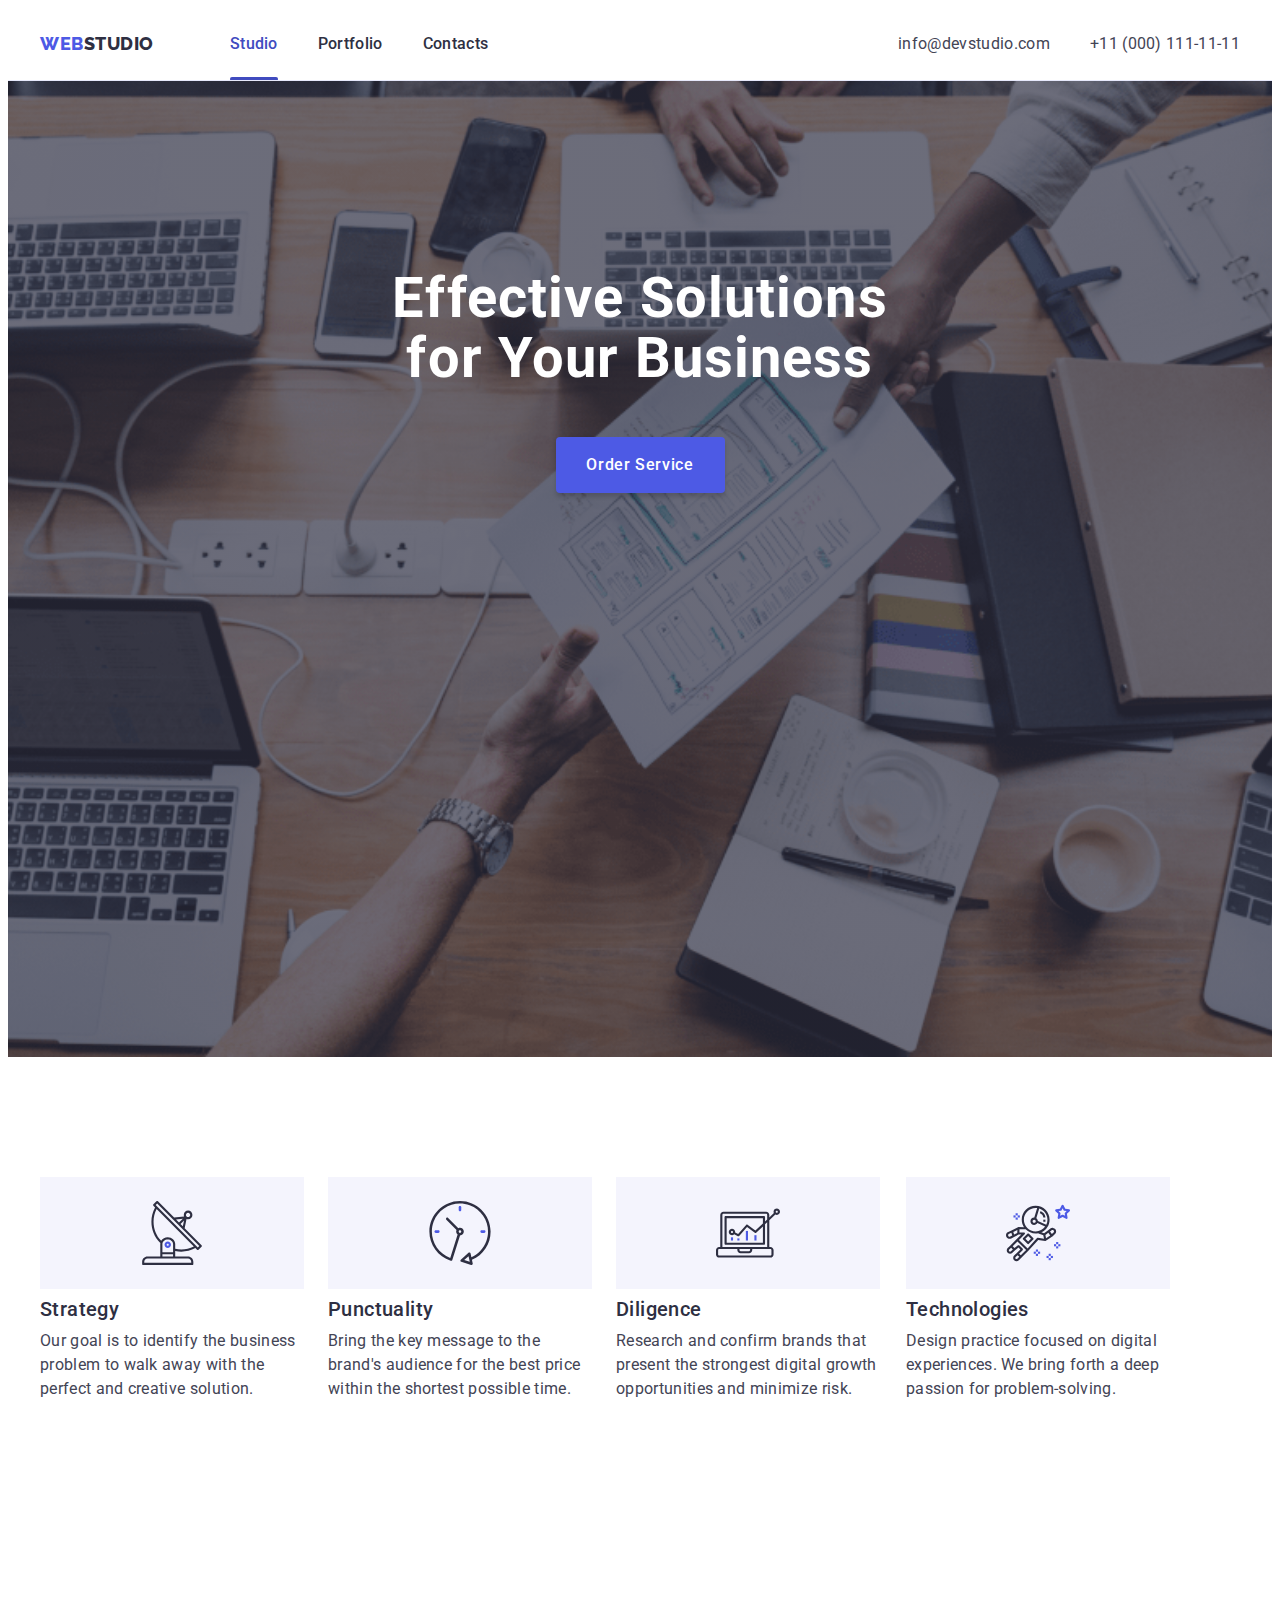
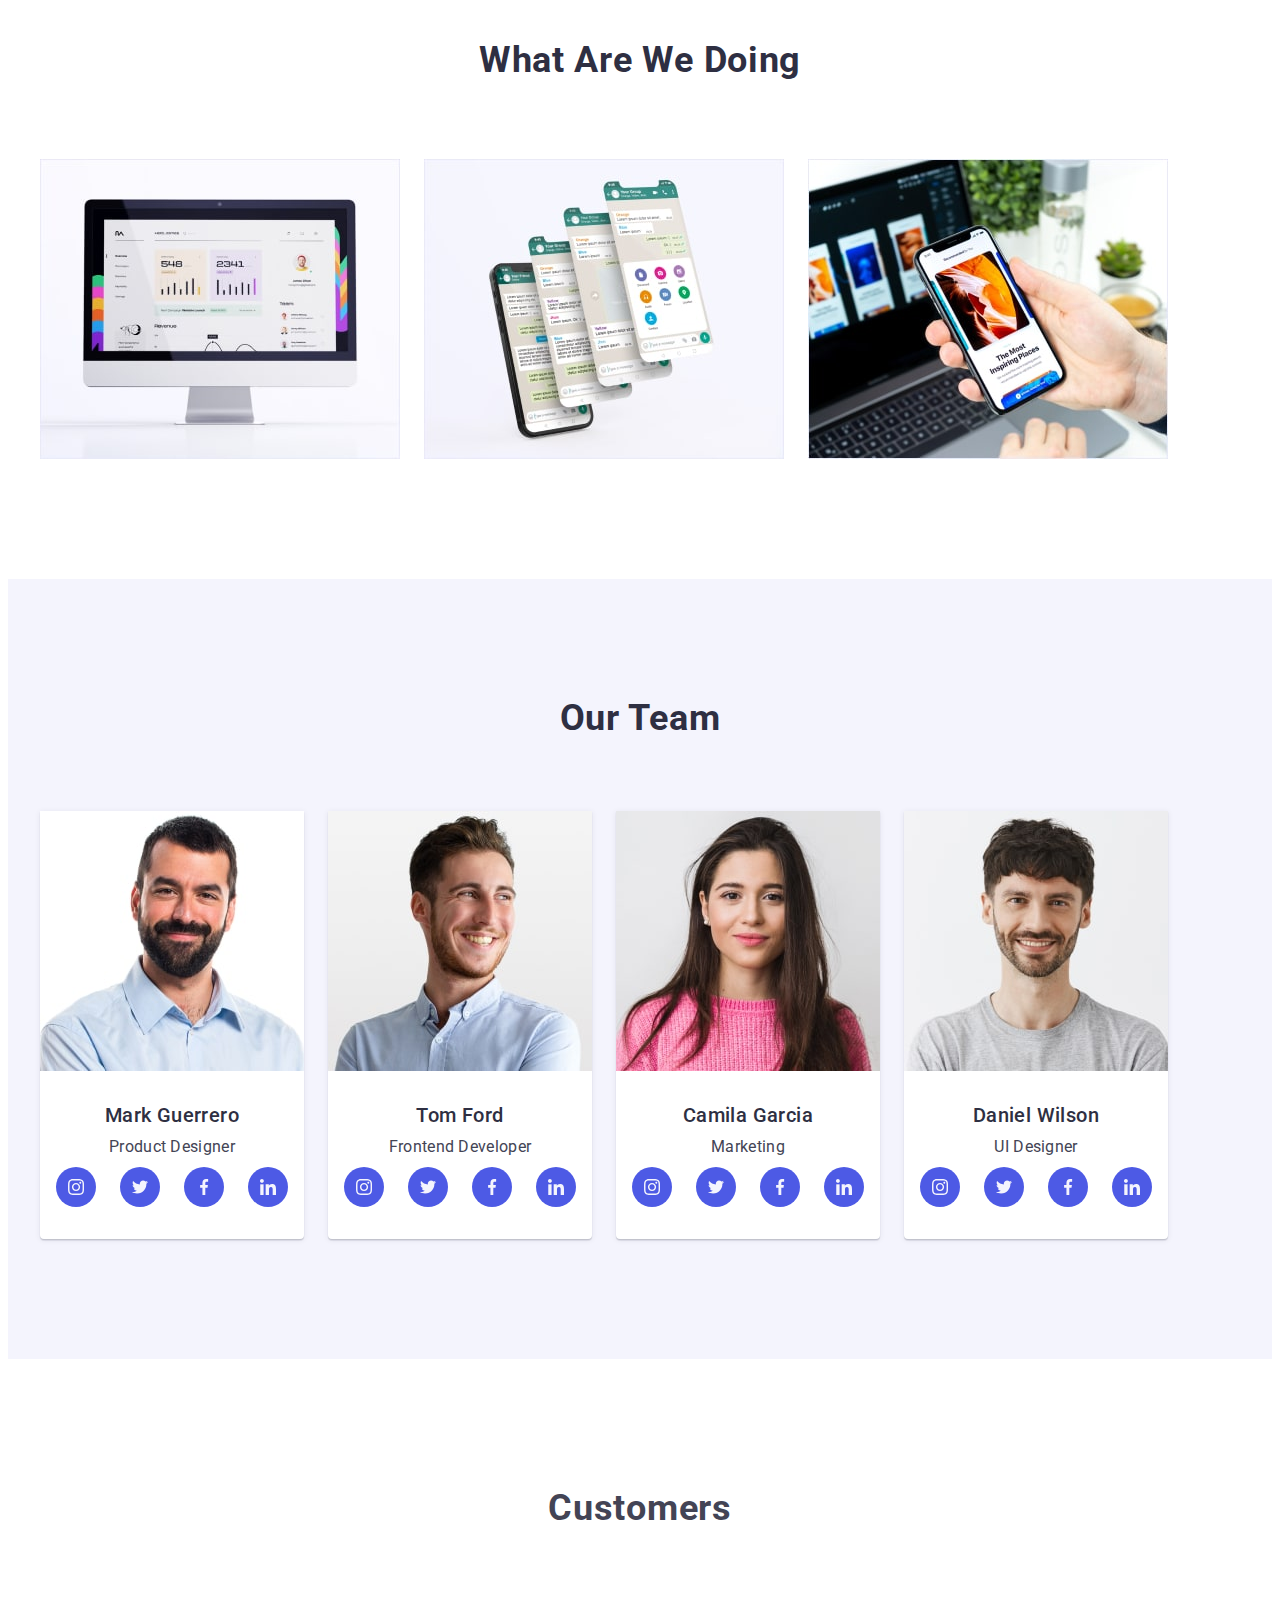
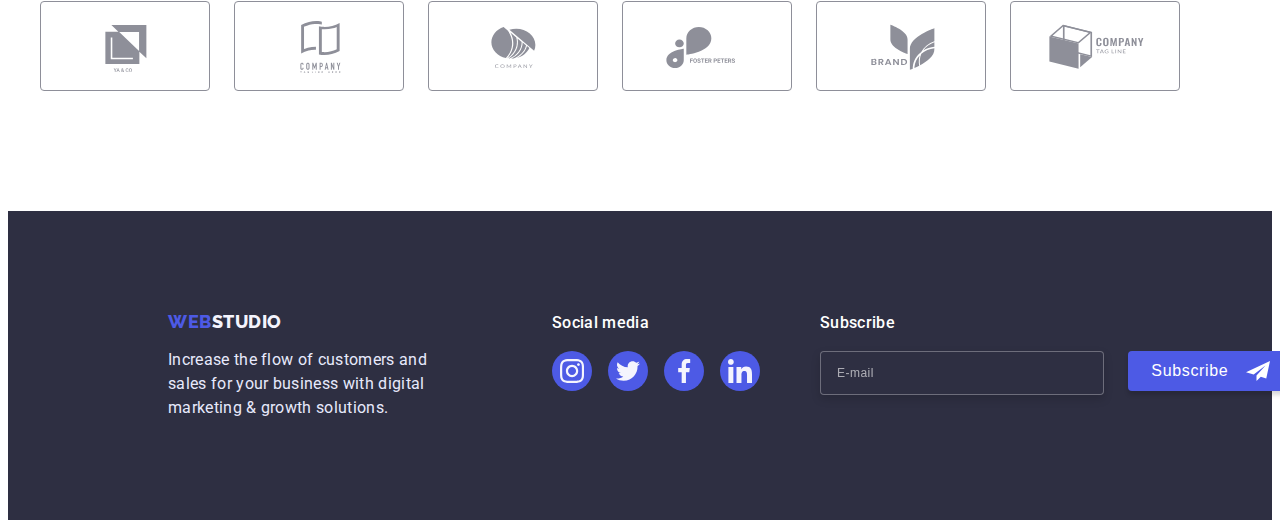
==== commit b916bc15: "logo" ====
--- a/index.html
+++ b/index.html
@@ -466,7 +466,7 @@
                     <a href=" " class="section-last-link">
                       <svg class="last-icon-image" width="104" height="56">
                         <use
-                          href="./images/icons.svg#icon-Logo "
+                          href="./images/icons.svg#icon-Logo"
                           class="last-icon-logo"
                         ></use>
                       </svg>
--- a/css/styles.css
+++ b/css/styles.css
@@ -1318,8 +1318,8 @@
       }
 }
 @media (min-device-pixel-ratio: 2) and (min-width: 768px),
-screen and (min-resolution: 192dpi) and (min-width: 767px),
-screen and (min-resolution: 2dppx) and (min-width: 767px) {    
+screen and (min-resolution: 192dpi) and (min-width: 768px),
+screen and (min-resolution: 2dppx) and (min-width: 768px) {    
     .hero {
         background-image: linear-gradient(rgba(46, 47, 66, 0.7),rgba(46, 47, 66, 0.7)),
          url(../images/dark-bg@2x-tab.png);
@@ -1870,11 +1870,6 @@
 }
 
     
-.section-last-item:not(:last-child){
-    margin-right: 15px;
-    
-} 
-
  .last-icon-image{   
     fill: var(--company-logo-color);
  }
@@ -2163,9 +2158,7 @@
     .hero {
         width: 100%;    
         height: 432px;
-        margin: 0 auto;
-        background-image:linear-gradient(rgba(46, 47, 66, 0.7),rgba(46, 47, 66, 0.7)),
-        url(../images/Dark-bg-1x-mob.png);
+        margin: 0 auto;        
         background-size: cover;
         background-position: center;
         background-repeat: no-repeat;
@@ -2387,6 +2380,8 @@
 .social-icon{
     fill: var(--Section-color);
 } 
+
+/* Last section */
 .section-last-title {
     font-family: 'Roboto';    
     font-weight: 700;
@@ -2456,6 +2451,8 @@
     border: 1px solid var(--hover-focus);
     border-radius: 4px;
 } 
+
+
 /* * FOOTER */ 
 
 .footer {
@@ -2775,8 +2772,7 @@
         height: 600px;
         margin: 0 auto;   
         padding-top: 188px;
-        padding-bottom: 188px; 
-        background-image:linear-gradient(rgba(46, 47, 66, 0.7),rgba(46, 47, 66, 0.7)), url(../images/people-office.png);
+        padding-bottom: 188px;       
         background-size: cover;
         background-position: center;
         background-repeat: no-repeat;
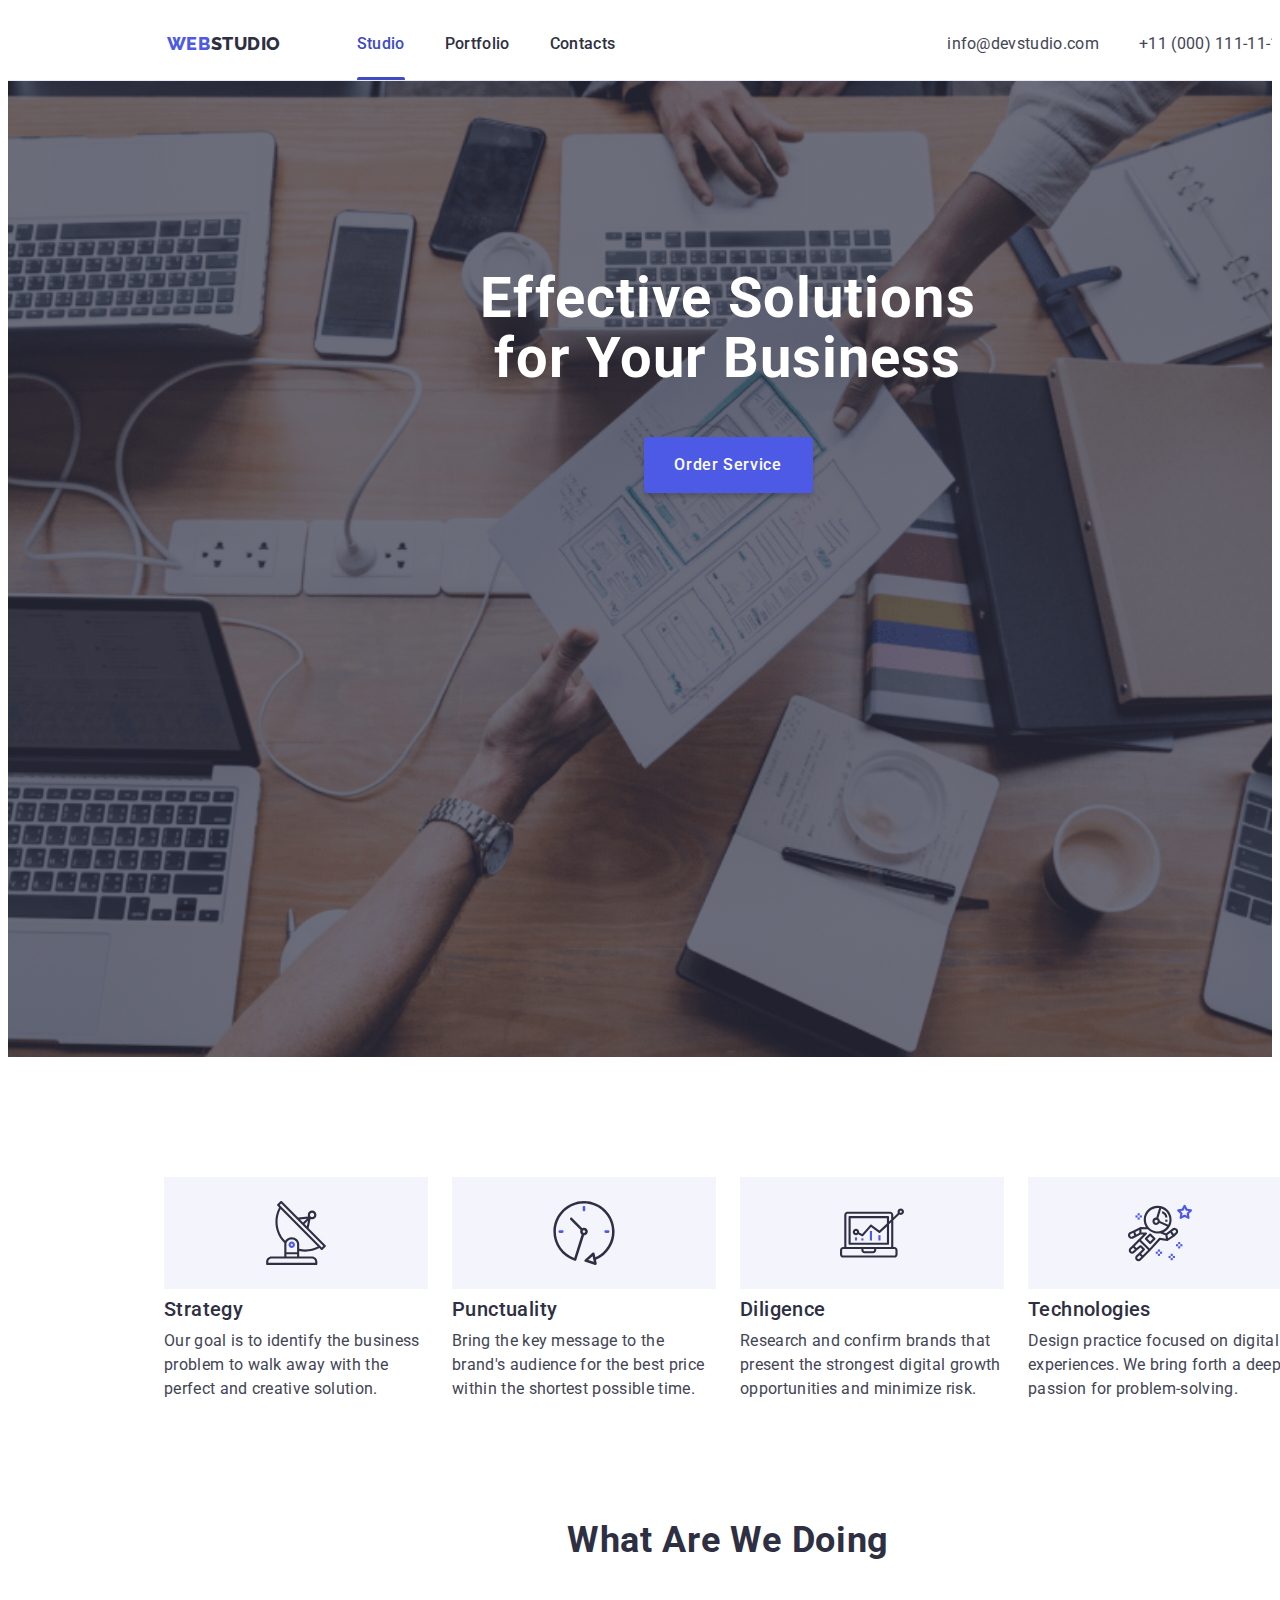
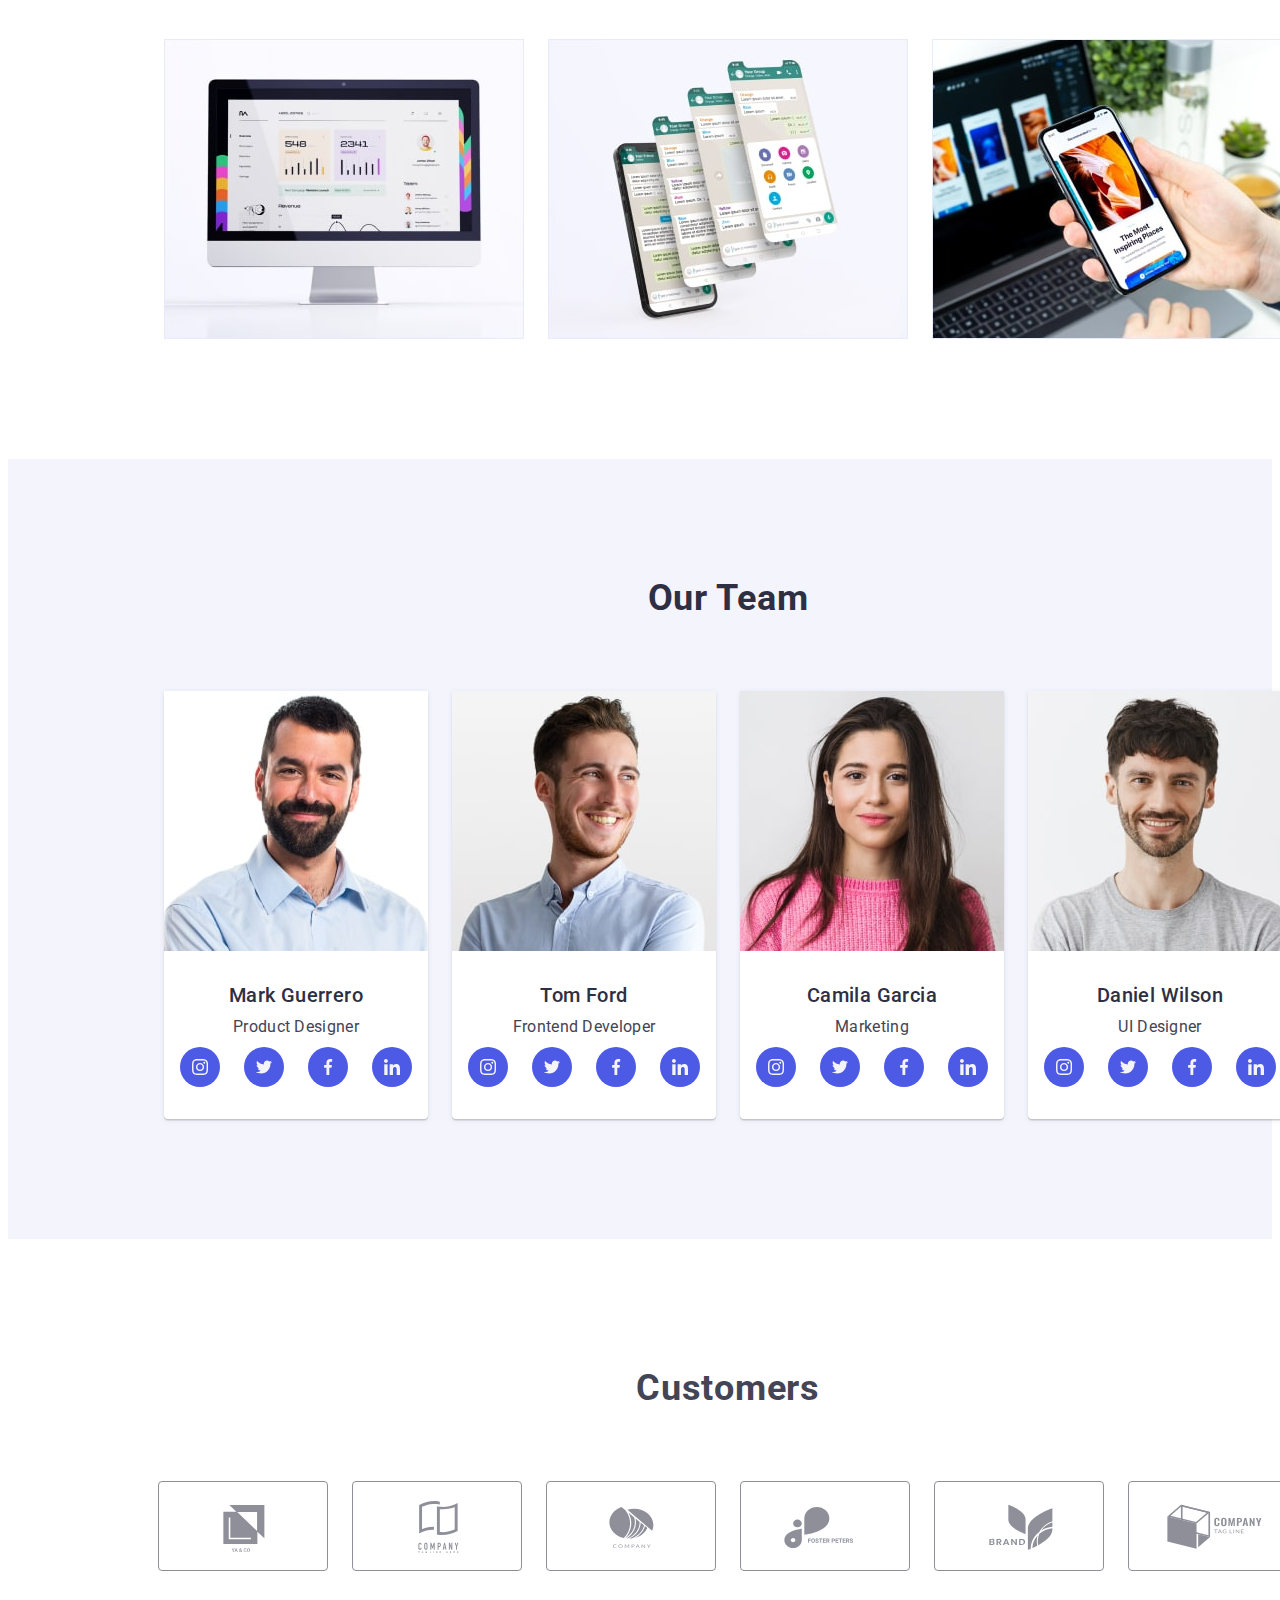
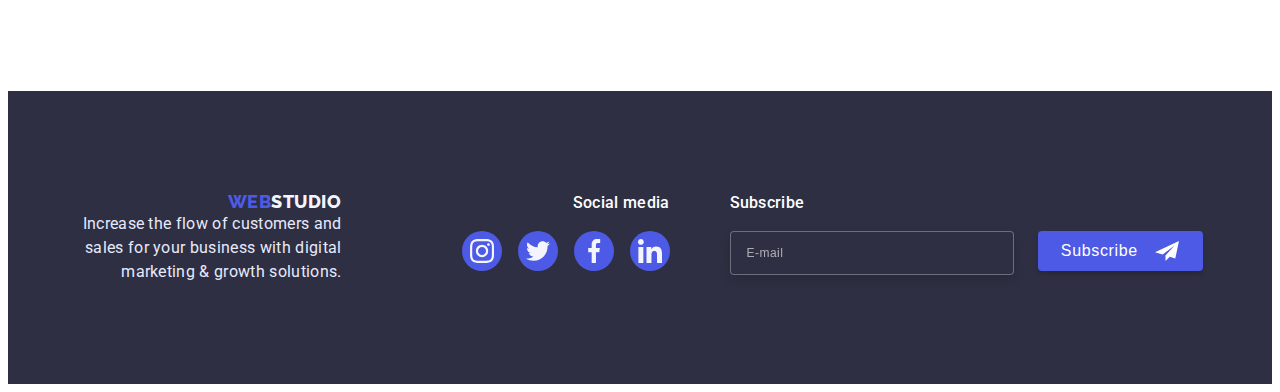
==== commit dee113cb: "M 7 fixed" ====
--- a/index.html
+++ b/index.html
@@ -3,7 +3,7 @@
   <head>
     <meta charset="UTF-8" />
     <meta http-equiv="X-UA-Compatible" content="IE=edge" />
-    <meta name="viewport" content="width=device-width, initial-scale=1.0" />
+    <meta name="viewport" content="width=device-width, initial-scale=1.0" />    
     <title>WebStudio</title>
     <link rel="preconnect" href="https://fonts.googleapis.com" />
     <link rel="preconnect" href="https://fonts.gstatic.com" crossorigin />
@@ -68,7 +68,7 @@
       </div>
      <div class="mobile-menu" data-menu>
       <!-- <div class="container mobile-menu_container wraper"> -->
-        <button class="mobile-menu_close-btn"  data-menu-close>
+        <button type="button" class="mobile-menu_close-btn"  data-menu-close>
         <svg class="mobile-menu_close-icon" width = "8" height = "8">
           <use href="./images/icons.svg#icon-modal-close-black"></use>
         </svg>
--- a/css/styles.css
+++ b/css/styles.css
@@ -29,7 +29,6 @@
     letter-spacing: 0.02em;
     
 }
-
 p, h1, h2, h3, h4, h5, h6 {
     margin: 0;
 }
@@ -56,6 +55,7 @@
 .link {
     text-decoration: none;
 }
+
 
 /* .container{
     width: 1158px;
@@ -1033,11 +1033,7 @@
 /* NEW VERSION */
 
 /* MOBILE */
-.container{    
-    padding-left: 15px;
-    padding-right: 15px;
-    
-}
+
 /* @media screen and (min-width: 320px),(max-width: 767px) {
     .header-container{
     width: 320px;
@@ -1062,7 +1058,7 @@
 
 /* experement */
 
-@media screen and (min-width: 320px),(max-width:767px) {
+@media screen and (min-width: 320px) and (max-width:479px) {
     .header-container{
     width: 100%;
     margin-left: auto;
@@ -1148,9 +1144,11 @@
     right: 24px;
     display: block;
     margin-left: auto;
+    display: flex;
+    justify-content: center;
+    align-items: center;    
     width: 24px;
-    height: 24px;
-    margin-bottom: 32px;
+    height: 24px;    
     border-radius: 50%;
     background-color: var(--Footer-paragraf-color);
     border: 1px solid rgba(0, 0, 0, 0.1);
@@ -1178,7 +1176,7 @@
     letter-spacing: 0.02em;
     text-transform: capitalize;
     color: var(--header-title-color);
-    margin-bottom: 50px;
+    margin-bottom: 20px;
 }
 
 .current{
@@ -1212,10 +1210,12 @@
 }
 
 
-.mobile-address-item:not(:last-child){
+.mobile-address-item:not(:last-child) {
     margin-bottom: 40px;
 }
-
+.mobile-address-list{
+    margin-bottom: 48px;
+}
 .mobile-social-list{
     display: flex;
     /* justify-content: space-between; */
@@ -1261,7 +1261,7 @@
 } 
 
 
-@media screen and (min-width: 0px) and (max-width:427px) {
+@media screen and (min-width: 0px) and (max-width:479px) {
     .mobile-address-link{
         font-size: 20px;
     }
@@ -1271,10 +1271,11 @@
     .mobile-social-list{
         gap: 20px;
     }
+   
    
 }   
 } 
-@media screen and (min-width: 428px) {
+@media screen and (min-width: 480px) {
     .mobile-address-link{
         font-size: 36px;
     }
@@ -1288,68 +1289,39 @@
 
 /* HERO */
 /* Section hero */
-@media screen and (max-width:767px) {
+@media screen and (min-width: 320px) and (max-width:479px) {
     
 
     .hero {
-        width: 100%;    
-        height: 432px;
-        margin: 0 auto;
+       
         background-image:linear-gradient(rgba(46, 47, 66, 0.7),rgba(46, 47, 66, 0.7)),
         url(../images/dark-bg-1x-mob.png);
         background-size: cover;
         background-position: center;
         background-repeat: no-repeat;
         background-clip: padding-box;
-    }
-}
- @media (min-device-pixel-ratio: 2) and (max-width: 767px),
- screen and (min-resolution: 192dpi) and (max-width: 767px),
- screen and (min-resolution: 2dppx) and (max-width: 767px) {
- .hero {
-   background-image: linear-gradient(rgba(46, 47, 66, 0.7),rgba(46, 47, 66, 0.7)),
-    url(../images/dark-bg-2x-mob.png);
- }
-}
-@media screen and (min-width: 768px) {
-    .hero {
-        background-image: linear-gradient(rgba(46, 47, 66, 0.7),rgba(46, 47, 66, 0.7)),
-         url(../images/dark-bg@1x-tab.png);
-      }
-}
-@media (min-device-pixel-ratio: 2) and (min-width: 768px),
-screen and (min-resolution: 192dpi) and (min-width: 768px),
-screen and (min-resolution: 2dppx) and (min-width: 768px) {    
-    .hero {
-        background-image: linear-gradient(rgba(46, 47, 66, 0.7),rgba(46, 47, 66, 0.7)),
-         url(../images/dark-bg@2x-tab.png);
-      }
-}   
-@media screen and (min-width: 1200px) {
-    .hero {
-        background-image: linear-gradient(rgba(46, 47, 66, 0.7),rgba(46, 47, 66, 0.7)),
-         url(../images/people-office@1x-desctop.png);
-      }
-}
-@media (min-device-pixel-ratio: 2) and (min-width: 1200px),
-screen and (min-resolution: 192dpi) and (min-width: 1200px),
-screen and (min-resolution: 2dppx) and (min-width: 1200px) {    
-    .hero {
-        background-image: linear-gradient(rgba(46, 47, 66, 0.7),rgba(46, 47, 66, 0.7)),
-         url(../images/people-office@2x-desctop.png);
-      }
-}
-
-@media screen and (max-width: 767px) {
-
+        padding-top: 112px;
+        padding-bottom: 112px;
+
+        
+    }
+}
+
+
+@media screen and (min-width: 320px) and (max-width:479px) {
+.container{
+    padding: 0 15px;
+    margin: 0 auto;
+    text-align: center; 
+}
 .hero-title {   
     display: block; 
-    width: 320px;   
+    width: 250px;   
     height: 80px; 
     margin: auto;    
     color: var(--button-hero-color);
     font-weight: 700;
-    font-size: 36px;
+    font-size: 26px;
     line-height: 1.1;
     text-align: center;
     letter-spacing: 0.02em;      
@@ -1358,11 +1330,7 @@
     
 }
 
-.hero-container{
-    text-align: center;   
-    padding-top: 112px;
-   
-}
+
 .hero-button {    
     width: 169px;
     height: 56px;    
@@ -1388,7 +1356,7 @@
     background-color: var(--hover-focus);
 }
 }
-@media screen and (min-width: 0px) and (max-width:327px) {
+@media screen and (min-width: 0px) and (max-width:319px) {
     .hero-title{
         width: 200px;
         font-size: 20px;
@@ -1405,6 +1373,8 @@
 /* MODAL Window */
 
 /* Modal window */
+   
+@media screen and (min-width: 320px) and (max-width:479px) {
 .backdrop{
     position: fixed;
     z-index: 100;
@@ -1425,14 +1395,15 @@
     top: 50%;
     left: 50%;
     transform: translate(-50%, -50%);
-    width: 392px;
-    height: 586px;
+    width: 264px;
+    height: 650px;
     background-color: var(--modal-window-color);
     box-shadow: 0px 1px 1px rgba(0, 0, 0, 0.14), 0px 1px 3px rgba(0, 0, 0, 0.12), 0px 2px 1px rgba(0, 0, 0, 0.2);
     border-radius: 4px;
     padding: 72px 15px 24px 15px;
     
 }
+
 .modal-close-btn{
     position: absolute;
     top: 24px;
@@ -1607,8 +1578,8 @@
 .modal-form-submit:focus {
     background-color: var(--hover-focus);
 } 
-
-@media screen and (min-width:30), (max-width:400px) {
+}
+/* @media screen and (min-width:30), (max-width:400px) {
     .modal{
         width:  75%;    
         height: 85%;   
@@ -1624,10 +1595,17 @@
         width: 26px;
         height: 18px;
     }
-}
+} */
+@media screen and (min-width: 480px) {
+    .modal{
+    width: 392px;
+    height: 596px;
+    }
+} 
+
 /* TOP  SECTION */
 
-@media screen and (max-width: 767px) {
+@media screen and (min-width: 320px) and (max-width:479px) {
     
 
 .visually-hidden {
@@ -1645,7 +1623,8 @@
     
 
 .section-top{    
-    padding: 96px 15px;
+    padding-top: 96px;
+    padding-bottom: 96px;
 }
 
 .section-top-list{
@@ -1677,7 +1656,7 @@
 .section-top-title {
     text-align: center;
     font-weight: 700;
-    font-size: 36px;
+    font-size: 26px;
     line-height: 1.1;
     letter-spacing: 0.02em;
     color: var(--header-title-color);
@@ -1690,6 +1669,8 @@
     line-height: 1.5;
     letter-spacing: 0.02em;
     color: var(--paragraf-color);
+    text-align: start;
+    width: 300px;
     
     } 
 
@@ -1724,17 +1705,15 @@
     letter-spacing: 0.02em;
     text-transform: capitalize;
     color: var(--header-title-color);
-    
+    margin-bottom: 72px; 
 
 }
 .section-bottom-list{
     display: flex; 
     flex-direction: column;
-    margin-top: 72px; 
-   
-   
-
-     
+    padding: 0 40px;
+    gap: 72px;
+    
 }
 .picture-bottom-item{
     height: 100%;
@@ -1745,10 +1724,10 @@
     background-color: var(--background-body-color);
     border-radius: 0px 0px 4px 4px;
     box-shadow: 0px 1px 6px rgba(46, 47, 66, 0.08), 0px 1px 1px rgba(46, 47, 66, 0.16), 0px 2px 1px rgba(46, 47, 66, 0.08);
-    
-
-}
-
+   }
+/* .section-bottom-item:not(:last-child){
+    margin-bottom: 72px;
+} */
 
 .title-card{
     padding-top: 32px;
@@ -1778,15 +1757,15 @@
 .social-list{
     display: flex;
     justify-content: center;
-    gap: 24px;
+    gap: 12px;
     
 }
 .social-link{
     display: flex;
     justify-content: center;
     align-items: center;
-    width: 40px;
-    height: 40px;
+    width: 30px;
+    height: 30px;
     border-radius: 50%;
     background-color: var(--button-portflio-color);
     transition: background-color 250ms cubic-bezier(0.4, 0, 0.2, 1);  
@@ -1818,6 +1797,7 @@
     fill: var(--Section-color);
 } 
 }
+/* }
 @media screen and (min-width:px),(max-width:320px){
     .social-link{
         width: 8vw;
@@ -1826,12 +1806,12 @@
     .social-list{
         gap: 12px;
     }
-}
+} */
 
 
 /* LAST SECTION */
 
-@media screen and (max-width: 767px) {
+@media screen and (min-width: 320px) and (max-width:479px) {
 .section-last-title {
     font-family: 'Roboto';    
     font-weight: 700;
@@ -1851,22 +1831,23 @@
 }
 
 .section-last-list{
-    display: flex;
-    flex-wrap: wrap;
-    justify-content: space-evenly;
-    width: 100%;
+    display: flex;  
+    flex-wrap: wrap;  
+    row-gap: 72px;
+    column-gap: 16px;
+    justify-content: center;
     
 }
 .section-last-link{     
     display: flex; 
     justify-content: center;
     align-items: center;   
-    width: 190px;
-    height: 88px;    
+    width: 100px;
+    height: 60px;    
     border: 1px solid var(--company-logo-color);
     border-radius: 4px;
     transition: border 250ms cubic-bezier(0.4, 0, 0.2, 1);
-    margin-bottom: 72px;
+    
 }
 
     
@@ -1897,21 +1878,22 @@
     border-radius: 4px;
 } 
 }
-@media csreen and (min-width: 0px), (max-width:420px) { 
+/* @media csreen and (min-width: 0px), (max-width:420px) { 
     .section-last-link {
         width: 125px;
         height: 64px;
     }
-}   
+}    */
 
 /* FOOTER */
-@media screen and (max-width: 767px) {
+@media screen and (min-width: 320px) and (max-width:479px) {
 .footer {
-    display: flex;
+    /* display: flex;
     flex-wrap: nowrap;
-    flex-direction: row;
+    flex-direction: row; */
     background: var(--header-title-color);
-    padding: 96px 15px;
+    padding-top: 96px;
+    padding-bottom: 96px;
     
 
 }
@@ -1928,22 +1910,25 @@
     height: 22px;
     /* padding-left: 57px;
     padding-right: 157px; */
-    margin: 0 auto;
-    margin-bottom: 16px;
+    margin: 0 auto 18px;
+   
     
 }
 .futer-span {
     color:  var(--Section-color);    
 
 }
-.footer-paragraf {
-    font-size: 16px;
+.footer-box{
+    margin-bottom: 72px;
+}
+.footer-paragraf {    
+    padding: 0 40px;
+    font-size: 14px;
     line-height: 1.5;
     letter-spacing: 0.02em;
-    color: var(--Footer-font-color);     
-    width: 268px;
-    height: 72px;
-    margin: 0 auto 72px;
+    color: var(--Footer-font-color);   
+    text-align: start;
+    
      
     
 }
@@ -1956,7 +1941,9 @@
     
     
 }
-
+.footer-social-container{
+    margin-bottom: 72px;
+}
 .footer-social-title{
     text-align: center; 
     font-weight: 500;
@@ -1970,7 +1957,7 @@
     display: flex;
     justify-content: center;
     gap: 16px;
-    margin-bottom: 72px;
+    
 }
 .footer-social-link{   
     display: flex;
@@ -2043,10 +2030,11 @@
     color: rgba(255, 255, 255, 0.6);
     
 }
-.footer-input-form{    
-    margin-bottom: 16px;
-    max-width: 100%;
+.footer-input-form{   
+    
+    width: 290px;
     height: 40px;
+    margin: 0 auto 16px;
     background: var(--header-title-color);
     border: 1px solid rgba(255, 255, 255, 0.3);
     filter: drop-shadow(0px 4px 4px rgba(0, 0, 0, 0.15));
@@ -2081,142 +2069,341 @@
 
 }
 
-/* TABLET */
-
-
-@media screen and (min-width: 768px) and (max-width: 1199px){
-    .container{
-    width: 100%;
-    }
-    .header{
-        padding: 15px;
-    }
-    .mobile-menu-open{
-        display: none;
-    }
-    .header-container{
-        display: flex;        
-
-    }
-    .header-navigation{
-        display: flex;
-    }
-    .header-list{
-        display: flex;
-        margin-left: 120px;
-        margin-right: 120px;
-        gap: 40px;
-    }
-    .email{
-        margin-bottom: 12px;
-    }
-    .address-link{
-        font-size: 12px;
-        line-height: 1.3;
-        letter-spacing: 0.04em;
-        color: var(--paragraf-color);
-    }
-    .header-link{
-        font-weight: 500;
-        font-size: 16px;
-        line-height: 1.5;
-        letter-spacing: 0.02em;
-        color: var(--header-title-color);
-    }
-    .header-logo{
-        font-weight: 800;
-        font-size: 18px;
-        line-height: 1.16;
-        align-items: center;
-        letter-spacing: 0.03em;
-        text-transform: uppercase;
-    }
-    .current{
-        color: var(--hover-focus);
+
+
+
+
+/* NNNNNNNNNNNNNNNNnEEEEEEEEEEEEEEEEEEEWWWWWWWWWWWWWWWWWWW000000000000000000 */
+
+
+
+
+
+
+
+
+/* HERO */
+/* Section hero */
+@media screen and (min-width: 320px) and (max-width:479px) {
+    
+
+    .hero {
        
-    }
-   
-    .address-link:hover,
-    .address-link:focus {
-        color: var(--hover-focus);
-           
-    }
-    .header-link::after{
-        content: "";
-        position: absolute;
-        width: 48px;
-        height: 4px;
-        left: 265px;
-        top: 75px;
-        background: var(--hover-focus);
-        border-radius: 2px;
-        opacity: 1;
-    }  
-    
-    /* Hero Section */
-
-    .hero {
-        width: 100%;    
-        height: 432px;
-        margin: 0 auto;        
+        background-image:linear-gradient(rgba(46, 47, 66, 0.7),rgba(46, 47, 66, 0.7)),
+        url(../images/dark-bg-1x-mob.png);
         background-size: cover;
         background-position: center;
         background-repeat: no-repeat;
         background-clip: padding-box;
-    }
-    .hero-title {   
-        display: block; 
-        width: 320px;   
-        height: 80px; 
-        margin: auto;    
-        color: var(--button-hero-color);
-        font-weight: 700;
-        font-size: 36px;
-        line-height: 1.1;
-        text-align: center;
-        letter-spacing: 0.02em;      
-        margin-bottom: 72px; 
-        
-        
-    }
-    
-    .hero-container{
-        text-align: center;   
         padding-top: 112px;
-       
+        padding-bottom: 112px;
+
+        
+    }
+}
+
+
+@media screen and (min-width: 320px) and (max-width:479px) {
+.container{
+    padding: 0 15px;
+    margin: 0 auto;
+    text-align: center; 
+}
+.hero-title {   
+    display: block; 
+    width: 250px;   
+    height: 80px; 
+    margin: auto;    
+    color: var(--button-hero-color);
+    font-weight: 700;
+    font-size: 26px;
+    line-height: 1.1;
+    text-align: center;
+    letter-spacing: 0.02em;      
+    margin-bottom: 72px; 
+    
+    
+}
+
+
+.hero-button {    
+    width: 169px;
+    height: 56px;    
+    font-family: inherit;
+    background-color: var(--button-portflio-color);
+    color: var(--button-hero-color);
+    font-weight: 500;
+    font-size: 16px;
+    line-height: 1.5;
+    letter-spacing: 0.04em;
+    cursor: pointer; 
+    border-radius: 4px; 
+    border: none;    
+    transition: background-color 250ms cubic-bezier(0.4, 0, 0.2, 1), box-shadow 250ms cubic-bezier(0.4, 0, 0.2, 1);
+    box-shadow: 0px 4px 4px rgba(0, 0, 0, 0.15);     
+    
+         
+    
+    
+}
+.hero-button:hover,
+.hero-button:focus {
+    background-color: var(--hover-focus);
+}
+}
+@media screen and (min-width: 0px) and (max-width:319px) {
+    .hero-title{
+        width: 200px;
+        font-size: 20px;
+        margin: 0;
+
     }
     .hero-button {    
-        width: 169px;
-        height: 56px;    
-        font-family: inherit;
-        background-color: var(--button-portflio-color);
-        color: var(--button-hero-color);
-        font-weight: 500;
-        font-size: 16px;
-        line-height: 1.5;
-        letter-spacing: 0.04em;
-        cursor: pointer; 
-        border-radius: 4px; 
-        border: none;    
-        transition: background-color 250ms cubic-bezier(0.4, 0, 0.2, 1), box-shadow 250ms cubic-bezier(0.4, 0, 0.2, 1);
-        box-shadow: 0px 4px 4px rgba(0, 0, 0, 0.15);     
-        
-             
-        
-        
-    }
-    .hero-button:hover,
-    .hero-button:focus {
-        background-color: var(--hover-focus);
-    }
-    /* Section Top */
-
-
-
-   .section-top{
-    padding: 95px 15px;
-   }
-   .visually-hidden {
+        width: 100px;
+        height: 35px; 
+        font-size: 12px;
+    }
+}
+
+/* MODAL Window */
+
+/* Modal window */
+   
+@media screen and (min-width: 320px) and (max-width:479px) {
+.backdrop{
+    position: fixed;
+    z-index: 100;
+    top: 0;
+    left: 0;
+    width: 100%;
+    height: 100%;
+    background-color: var(--modal-background-color);
+    transition: opacity 250ms cubic-bezier(0.4, 0, 0.2, 1), visibility 250ms cubic-bezier(0.4, 0, 0.2, 1);
+}
+.is-hidden {
+    opacity: 0;
+    visibility: hidden;
+    pointer-events: none;
+}
+.modal{    
+    position: absolute;
+    top: 50%;
+    left: 50%;
+    transform: translate(-50%, -50%);
+    width: 264px;
+    height: 650px;
+    background-color: var(--modal-window-color);
+    box-shadow: 0px 1px 1px rgba(0, 0, 0, 0.14), 0px 1px 3px rgba(0, 0, 0, 0.12), 0px 2px 1px rgba(0, 0, 0, 0.2);
+    border-radius: 4px;
+    padding: 72px 15px 24px 15px;
+    
+}
+
+.modal-close-btn{
+    position: absolute;
+    top: 24px;
+    right: 24px;
+    display: flex;
+    justify-content: center;
+    align-items: center;
+    width: 24px;
+    height: 24px;
+    border-radius: 50%;
+    background-color: var(--Footer-paragraf-color);
+    border: 1px solid rgba(0, 0, 0, 0.1);
+    padding: 0;
+    transition: background-color 250ms cubic-bezier(0.4, 0, 0.2, 1);
+    
+
+}
+.modal-close-btn-icon{
+    transition: fill 250ms cubic-bezier(0.4, 0, 0.2, 1);
+}
+
+.modal-close-btn:hover,
+.modal-close-btn:focus{
+    background-color: var(--hover-focus);
+}
+.modal-close-btn:hover .modal-close-btn-icon,
+.modal-close-btn:focus .modal-close-btn-icon{
+    fill: var(--background-body-color);
+} 
+/* Modal content-inputs */
+
+
+.modal-title{   
+    display: block; 
+    font-weight: 500;
+    font-size: 16px;
+    line-height: 1.5;
+    text-align: center;
+    letter-spacing: 0.02em;
+    color: var(--header-title-color);    
+    margin-bottom: 16px;
+    
+}
+
+.modal-input-wrap{  
+    position: relative;
+}
+
+.modal-label-text{   
+    display: block;
+    width: 100%;
+    font-size: 12px;
+    line-height: 1.3;
+    letter-spacing: 0.04em;
+    color: var(--icon-footer-still);
+    margin-bottom: 4px;
+    
+}
+.modal-inpute{
+    display: block;
+    width: 100%;
+    height: 40px;
+    font-size: 12px;
+    line-height: 1.16;
+    letter-spacing: 0.01em;
+    color: var(--icon-footer-still);
+    border: 1px solid rgba(33, 33, 33, 0.2);
+    border-radius: 4px;
+    padding-left: 38px;
+    background-color: transparent;
+    transition: border-color 250ms cubic-bezier(0.4, 0, 0.2, 1);
+}
+.modal-inpute:focus{
+    border-color: var(--button-portflio-color);
+    outline: none;
+}
+
+.modal-input-icon{
+    position: absolute;      
+    top: 50%;
+    left: 16px;
+    transform: translateY(-50%);
+    transition: fill 250ms cubic-bezier(0.4, 0, 0.2, 1), filter 250ms cubic-bezier(0.4, 0, 0.2, 1);
+
+}
+
+.modal-inpute:focus + .modal-input-icon{
+    fill: var(--button-portflio-color);
+    filter: drop-shadow(0px 4px 4px rgba(0, 0, 0, 0.25));
+}
+.modal-field{
+    display: flex;
+    flex-direction: column;
+    margin-bottom: 8px;
+}
+.modal-comment-inpute{
+    width: 100%;
+    height: 120px;
+    padding: 10px 16px;
+    font-size: 12px;
+    line-height: 1.33;
+    letter-spacing: 0.04em;
+    color: var(--font-color);
+    resize: none;
+    border: 1px solid rgba(33, 33, 33, 0.2);
+    border-radius: 4px;    
+    background-color: transparent;
+    transition: border 250ms cubic-bezier(0.4, 0, 0.2, 1);
+}
+.modal-comment-inpute::placeholder{
+    color: rgba(117, 117, 117, 0.5);
+}
+.modal-comment-inpute:focus{
+    border: 1.25px solid var(--hover-focus);
+    outline: none 
+}
+.modal-label-check{
+    display: flex;
+    align-items: center;
+    font-size: 12px;
+    line-height: 1.16;
+    letter-spacing: 0.01em;
+    color: var(--icon-footer-still);
+    margin-bottom: 24px;
+}
+.modal-label-check::before{
+    display: block;
+    content: '';
+    width: 16px;
+    height: 16px;
+    border: 1.25px solid var(--header-title-color);
+    border-radius: 2px;
+    cursor: pointer;    
+    margin-right: 8px;
+}
+.modal-input-check:checked + .modal-label-check::before{    
+    border: transparent;
+    background-color: var(--hover-focus);
+    background-image: url(../images/click.svg);
+}   
+.modal-input-check:checked + .modal-label-check::before{
+    outline: 2px solid rgba(0, 0, 255, 0.5);
+}
+.modal-link{
+    font-size: 12px;
+    line-height: 1.33;
+    letter-spacing: 0.04em;
+    text-decoration-line: underline;
+    color: var(--button-portflio-color);
+}
+.modal-form-submit {   
+    margin: 0 auto;
+    display: block; 
+    width: 169px;
+    height: 56px;    
+    font-family: inherit;
+    background-color: var(--button-portflio-color);
+    color: var(--button-hero-color);
+    font-weight: 500;
+    font-size: 16px;
+    line-height: 1.5;
+    letter-spacing: 0.04em;
+    cursor: pointer; 
+    border-radius: 4px; 
+    border: none;    
+    transition: background-color 250ms cubic-bezier(0.4, 0, 0.2, 1), box-shadow 250ms cubic-bezier(0.4, 0, 0.2, 1);
+    box-shadow: 0px 4px 4px rgba(0, 0, 0, 0.15);     
+    
+        
+}
+.modal-form-submit:hover,
+.modal-form-submit:focus {
+    background-color: var(--hover-focus);
+} 
+}
+/* @media screen and (min-width:30), (max-width:400px) {
+    .modal{
+        width:  75%;    
+        height: 85%;   
+    }
+    .modal-comment-inpute{
+        height: 40px;
+    }
+    .modal-form-submit {
+        width: 80px;
+        height: 40px;
+    }
+    .modal-label-check::before{
+        width: 26px;
+        height: 18px;
+    }
+} */
+@media screen and (min-width: 480px) {
+    .modal{
+    width: 392px;
+    height: 596px;
+    }
+} 
+
+/* TOP  SECTION */
+
+@media screen and (min-width: 320px) and (max-width:479px) {
+    
+
+.visually-hidden {
     position: absolute;
     width: 1px;
     height: 1px;
@@ -2228,61 +2415,84 @@
     clip: rect(0 0 0 0);
     overflow: hidden;
   }
-   .section-top-item{
-    width: 356px;
-    height: 120px;
-    gap: 24px;
+    
+
+.section-top{    
+    padding-top: 96px;
+    padding-bottom: 96px;
+}
+
+.section-top-list{
+    display: flex;    
+   
+    flex-direction: column;
+    width: 100%;
+    
+       
+       
+}
+
+.item-top{
+    display: none;
+}    
+
+  
+.section-top-item{
+    display: flex;
+    flex-direction: column;
+    text-align: center;
+    margin: 0 auto;
+}
+
+.section-top-item:not(:last-child){       
     margin-bottom: 72px;
-   }
-   .item-top{
+
+}
+.section-top-title {
+    text-align: center;
+    font-weight: 700;
+    font-size: 26px;
+    line-height: 1.1;
+    letter-spacing: 0.02em;
+    color: var(--header-title-color);
+    margin-bottom: 8px;
+    text-transform: capitalize;
+}
+.section-top-paragraf {
+    font-weight: 500;
+    font-size: 16px;
+    line-height: 1.5;
+    letter-spacing: 0.02em;
+    color: var(--paragraf-color);
+    text-align: start;
+    width: 300px;
+    
+    } 
+
+   
+
+      /* section middle */
+    
+    .section-middle{
     display: none;
-    } 
-    .section-top-list{
-        display: flex;
-        flex-wrap: wrap;
-        justify-content: space-around;
-    }
-    .section-top-title{
-        font-weight: 700;
-        font-size: 36px;
-        line-height: 1.1;
-        letter-spacing: 0.02em;
-        text-transform: capitalize;
-        margin-bottom: 8px;
-        color: var(--header-title-color);
-    }
-    .section-top-paragraf{
-        font-weight: 500;
-        font-size: 16px;
-        line-height: 1.5;
-        letter-spacing: 0.02em;
-        color: var(--paragraf-color);
-    }
-    .section-middle{
-        display: none;
-        /* padding-bottom: 120px; */
-        
-        }
-    /* Section 3 */
+    
+    
+    }
 
 /* BOTTOM SECTION */
 
 
 
  .section-bottom {
-    background: var(--Section-color);    
-    padding: 96px 108px;
-    
-}
-
-.bottom-container{
-    padding: 0;
-    margin-right: auto;
-    margin-left: auto;
-    
-}
+    background: var(--Section-color);
+    
+    padding: 96px 0px;
+    
+}
+
+
 .section-bottom-title {
-    margin-bottom: 72px;
+    
     font-weight: 700;
     font-size: 36px;
     line-height: 1.11;
@@ -2290,28 +2500,29 @@
     letter-spacing: 0.02em;
     text-transform: capitalize;
     color: var(--header-title-color);
-    
-
-}
-
+    margin-bottom: 72px; 
+
+}
 .section-bottom-list{
-    display: flex;     
-    flex-wrap: wrap;
-    justify-content: space-evenly;
-  
-     
-}
-
-  .section-bottom-item{
+    display: flex; 
+    flex-direction: column;
+    padding: 0 40px;
+    gap: 72px;
+    
+}
+.picture-bottom-item{
+    height: 100%;
+    width: 100%;
+}
+.section-bottom-item{
     display: block;
     background-color: var(--background-body-color);
     border-radius: 0px 0px 4px 4px;
     box-shadow: 0px 1px 6px rgba(46, 47, 66, 0.08), 0px 1px 1px rgba(46, 47, 66, 0.16), 0px 2px 1px rgba(46, 47, 66, 0.08);
-    margin-bottom: 64px;
-    margin-right: 24px;
-    
-
-} 
+   }
+/* .section-bottom-item:not(:last-child){
+    margin-bottom: 72px;
+} */
 
 .title-card{
     padding-top: 32px;
@@ -2341,15 +2552,15 @@
 .social-list{
     display: flex;
     justify-content: center;
-    gap: 24px;
+    gap: 12px;
     
 }
 .social-link{
     display: flex;
     justify-content: center;
     align-items: center;
-    width: 40px;
-    height: 40px;
+    width: 30px;
+    height: 30px;
     border-radius: 50%;
     background-color: var(--button-portflio-color);
     transition: background-color 250ms cubic-bezier(0.4, 0, 0.2, 1);  
@@ -2380,8 +2591,22 @@
 .social-icon{
     fill: var(--Section-color);
 } 
-
-/* Last section */
+}
+/* }
+@media screen and (min-width:px),(max-width:320px){
+    .social-link{
+        width: 8vw;
+        height: 8vw;
+    }
+    .social-list{
+        gap: 12px;
+    }
+} */
+
+
+/* LAST SECTION */
+
+@media screen and (min-width: 320px) and (max-width:479px) {
 .section-last-title {
     font-family: 'Roboto';    
     font-weight: 700;
@@ -2401,30 +2626,26 @@
 }
 
 .section-last-list{
-    display: flex;
-    flex-wrap: wrap;
-    justify-content: space-evenly;
-    width: 100%;
+    display: flex;  
+    flex-wrap: wrap;  
+    row-gap: 72px;
+    column-gap: 16px;
+    justify-content: center;
     
 }
 .section-last-link{     
     display: flex; 
     justify-content: center;
     align-items: center;   
-    width: 190px;
-    height: 88px;    
+    width: 100px;
+    height: 60px;    
     border: 1px solid var(--company-logo-color);
     border-radius: 4px;
     transition: border 250ms cubic-bezier(0.4, 0, 0.2, 1);
-    margin-bottom: 72px;
-}
-
-    
-.section-last-item:not(:last-child){
-    margin-right: 15px;
-    
-} 
-
+    
+}
+
+    
  .last-icon-image{   
     fill: var(--company-logo-color);
  }
@@ -2451,15 +2672,23 @@
     border: 1px solid var(--hover-focus);
     border-radius: 4px;
 } 
-
-
-/* * FOOTER */ 
-
+}
+/* @media csreen and (min-width: 0px), (max-width:420px) { 
+    .section-last-link {
+        width: 125px;
+        height: 64px;
+    }
+}    */
+
+/* FOOTER */
+@media screen and (min-width: 320px) and (max-width:479px) {
 .footer {
-    display: flex;    
-    flex-direction: row;
+    /* display: flex;
+    flex-wrap: nowrap;
+    flex-direction: row; */
     background: var(--header-title-color);
-    
+    padding-top: 96px;
+    padding-bottom: 96px;
     
 
 }
@@ -2473,35 +2702,45 @@
     text-transform: uppercase;
     color: var(--button-portflio-color);
     width: 115px;
-    height: 22px; 
-    margin-bottom: 16px;
+    height: 22px;
+    /* padding-left: 57px;
+    padding-right: 157px; */
+    margin: 0 auto 18px;
+   
     
 }
 .futer-span {
     color:  var(--Section-color);    
 
 }
-.footer-paragraf {
-    font-size: 16px;
+.footer-box{
+    margin-bottom: 72px;
+}
+.footer-paragraf {    
+    padding: 0 40px;
+    font-size: 14px;
     line-height: 1.5;
     letter-spacing: 0.02em;
-    color: var(--Footer-font-color);     
-    width: 268px;
-    height: 72px;
-    margin: 0 24px 72px 0;
+    color: var(--Footer-font-color);   
+    text-align: start;
+    
      
     
 }
 
 .footer-container{
-    display: flex;    
-    flex-wrap: wrap;
-    padding: 96px 164px 96px 108px;
-    
-    
-}
-
-.footer-social-title{    
+    display: flex;
+    /* align-items: baseline; */
+    flex-direction: column;
+    width: 100%;
+    
+    
+}
+.footer-social-container{
+    margin-bottom: 72px;
+}
+.footer-social-title{
+    text-align: center; 
     font-weight: 500;
     font-size: 16px;
     line-height: 1.5;
@@ -2513,7 +2752,7 @@
     display: flex;
     justify-content: center;
     gap: 16px;
-    margin-bottom: 72px;
+    
 }
 .footer-social-link{   
     display: flex;
@@ -2559,14 +2798,15 @@
 } */
 .footer-input{
     display: flex;
-    flex-direction: row;
+    flex-direction: column;
     
     
     
    
 }
 .footer-input-title{   
-    display: block;   
+    display: block;
+    text-align: center;
     margin-bottom: 16px;
     font-weight: 500;
     font-size: 16px;
@@ -2585,18 +2825,17 @@
     color: rgba(255, 255, 255, 0.6);
     
 }
-.footer-input-form{  
-    
-    margin-right: 24px;
-    max-width: 100%;
+.footer-input-form{   
+    
+    width: 290px;
     height: 40px;
+    margin: 0 auto 16px;
     background: var(--header-title-color);
     border: 1px solid rgba(255, 255, 255, 0.3);
     filter: drop-shadow(0px 4px 4px rgba(0, 0, 0, 0.15));
     border-radius: 4px;
     color: var(--background-body-color);
     padding-left: 18px;
-
 }
 .footer-input-btn{
     display: flex;
@@ -2623,9 +2862,1863 @@
 
 }     
 
-
-
+}
+
+/* >>>>>>>>>>>>>>>>>>>>>>>>>>>>>>>START 480----767<<<<<<<<<<<<<<<<<<<<<<<<<<<<<<<<<<<<<<<<< */
+
+
+
+/* HERO */
+/* Section hero */
+@media screen and (min-width: 480px) and (max-width:767px) {
+    
+
+    .hero {
+       
+        background-image:linear-gradient(rgba(46, 47, 66, 0.7),rgba(46, 47, 66, 0.7)),
+        url(../images/dark-bg-1x-mob.png);
+        background-size: cover;
+        background-position: center;
+        background-repeat: no-repeat;
+        background-clip: padding-box;
+        padding-top: 112px;
+        padding-bottom: 112px;
+
+        
+    }
+}
+
+
+@media screen and (min-width: 480px) and (max-width: 767px) {
+.container{
+    padding: 0 15px;
+    margin: 0 auto;
+    text-align: center; 
+}
+.hero-title {   
+    display: block; 
+    width: 320px;   
+    height: 80px; 
+    margin: auto;    
+    color: var(--button-hero-color);
+    font-weight: 700;
+    font-size: 36px;
+    line-height: 1.1;
+    text-align: center;
+    letter-spacing: 0.02em;      
+    margin-bottom: 72px; 
+    
+    
+}
+
+
+.hero-button {    
+    width: 169px;
+    height: 56px;    
+    font-family: inherit;
+    background-color: var(--button-portflio-color);
+    color: var(--button-hero-color);
+    font-weight: 500;
+    font-size: 16px;
+    line-height: 1.5;
+    letter-spacing: 0.04em;
+    cursor: pointer; 
+    border-radius: 4px; 
+    border: none;    
+    transition: background-color 250ms cubic-bezier(0.4, 0, 0.2, 1), box-shadow 250ms cubic-bezier(0.4, 0, 0.2, 1);
+    box-shadow: 0px 4px 4px rgba(0, 0, 0, 0.15);     
+    
+         
+    
+    
+}
+.hero-button:hover,
+.hero-button:focus {
+    background-color: var(--hover-focus);
+}
+}
+@media screen and (min-width: 0px) and (max-width:319px) {
+    .hero-title{
+        width: 200px;
+        font-size: 20px;
+        margin: 0;
+
+    }
+    .hero-button {    
+        width: 100px;
+        height: 35px; 
+        font-size: 12px;
+    }
+}
+
+/* MODAL Window */
+
+/* Modal window */
+   
+@media screen and (min-width: 480px) and (max-width: 767px) {
+.backdrop{
+    position: fixed;
+    z-index: 100;
+    top: 0;
+    left: 0;
+    width: 100%;
+    height: 100%;
+    background-color: var(--modal-background-color);
+    transition: opacity 250ms cubic-bezier(0.4, 0, 0.2, 1), visibility 250ms cubic-bezier(0.4, 0, 0.2, 1);
+}
+.is-hidden {
+    opacity: 0;
+    visibility: hidden;
+    pointer-events: none;
+}
+.modal{    
+    position: absolute;
+    top: 50%;
+    left: 50%;
+    transform: translate(-50%, -50%);
+    width: 264px;
+    height: 650px;
+    background-color: var(--modal-window-color);
+    box-shadow: 0px 1px 1px rgba(0, 0, 0, 0.14), 0px 1px 3px rgba(0, 0, 0, 0.12), 0px 2px 1px rgba(0, 0, 0, 0.2);
+    border-radius: 4px;
+    padding: 72px 15px 24px 15px;
+    
+}
+
+.modal-close-btn{
+    position: absolute;
+    top: 24px;
+    right: 24px;
+    display: flex;
+    justify-content: center;
+    align-items: center;
+    width: 24px;
+    height: 24px;
+    border-radius: 50%;
+    background-color: var(--Footer-paragraf-color);
+    border: 1px solid rgba(0, 0, 0, 0.1);
+    padding: 0;
+    transition: background-color 250ms cubic-bezier(0.4, 0, 0.2, 1);
+    
+
+}
+.modal-close-btn-icon{
+    transition: fill 250ms cubic-bezier(0.4, 0, 0.2, 1);
+}
+
+.modal-close-btn:hover,
+.modal-close-btn:focus{
+    background-color: var(--hover-focus);
+}
+.modal-close-btn:hover .modal-close-btn-icon,
+.modal-close-btn:focus .modal-close-btn-icon{
+    fill: var(--background-body-color);
 } 
+/* Modal content-inputs */
+
+
+.modal-title{   
+    display: block; 
+    font-weight: 500;
+    font-size: 16px;
+    line-height: 1.5;
+    text-align: center;
+    letter-spacing: 0.02em;
+    color: var(--header-title-color);    
+    margin-bottom: 16px;
+    
+}
+
+.modal-input-wrap{  
+    position: relative;
+}
+
+.modal-label-text{   
+    display: block;
+    width: 100%;
+    font-size: 12px;
+    line-height: 1.3;
+    letter-spacing: 0.04em;
+    color: var(--icon-footer-still);
+    margin-bottom: 4px;
+    
+}
+.modal-inpute{
+    display: block;
+    width: 100%;
+    height: 40px;
+    font-size: 12px;
+    line-height: 1.16;
+    letter-spacing: 0.01em;
+    color: var(--icon-footer-still);
+    border: 1px solid rgba(33, 33, 33, 0.2);
+    border-radius: 4px;
+    padding-left: 38px;
+    background-color: transparent;
+    transition: border-color 250ms cubic-bezier(0.4, 0, 0.2, 1);
+}
+.modal-inpute:focus{
+    border-color: var(--button-portflio-color);
+    outline: none;
+}
+
+.modal-input-icon{
+    position: absolute;      
+    top: 50%;
+    left: 16px;
+    transform: translateY(-50%);
+    transition: fill 250ms cubic-bezier(0.4, 0, 0.2, 1), filter 250ms cubic-bezier(0.4, 0, 0.2, 1);
+
+}
+
+.modal-inpute:focus + .modal-input-icon{
+    fill: var(--button-portflio-color);
+    filter: drop-shadow(0px 4px 4px rgba(0, 0, 0, 0.25));
+}
+.modal-field{
+    display: flex;
+    flex-direction: column;
+    margin-bottom: 8px;
+}
+.modal-comment-inpute{
+    width: 100%;
+    height: 120px;
+    padding: 10px 16px;
+    font-size: 12px;
+    line-height: 1.33;
+    letter-spacing: 0.04em;
+    color: var(--font-color);
+    resize: none;
+    border: 1px solid rgba(33, 33, 33, 0.2);
+    border-radius: 4px;    
+    background-color: transparent;
+    transition: border 250ms cubic-bezier(0.4, 0, 0.2, 1);
+}
+.modal-comment-inpute::placeholder{
+    color: rgba(117, 117, 117, 0.5);
+}
+.modal-comment-inpute:focus{
+    border: 1.25px solid var(--hover-focus);
+    outline: none 
+}
+.modal-label-check{
+    display: flex;
+    align-items: center;
+    font-size: 12px;
+    line-height: 1.16;
+    letter-spacing: 0.01em;
+    color: var(--icon-footer-still);
+    margin-bottom: 24px;
+}
+.modal-label-check::before{
+    display: block;
+    content: '';
+    width: 16px;
+    height: 16px;
+    border: 1.25px solid var(--header-title-color);
+    border-radius: 2px;
+    cursor: pointer;    
+    margin-right: 8px;
+}
+.modal-input-check:checked + .modal-label-check::before{    
+    border: transparent;
+    background-color: var(--hover-focus);
+    background-image: url(../images/click.svg);
+}   
+.modal-input-check:checked + .modal-label-check::before{
+    outline: 2px solid rgba(0, 0, 255, 0.5);
+}
+.modal-link{
+    font-size: 12px;
+    line-height: 1.33;
+    letter-spacing: 0.04em;
+    text-decoration-line: underline;
+    color: var(--button-portflio-color);
+}
+.modal-form-submit {   
+    margin: 0 auto;
+    display: block; 
+    width: 169px;
+    height: 56px;    
+    font-family: inherit;
+    background-color: var(--button-portflio-color);
+    color: var(--button-hero-color);
+    font-weight: 500;
+    font-size: 16px;
+    line-height: 1.5;
+    letter-spacing: 0.04em;
+    cursor: pointer; 
+    border-radius: 4px; 
+    border: none;    
+    transition: background-color 250ms cubic-bezier(0.4, 0, 0.2, 1), box-shadow 250ms cubic-bezier(0.4, 0, 0.2, 1);
+    box-shadow: 0px 4px 4px rgba(0, 0, 0, 0.15);     
+    
+        
+}
+.modal-form-submit:hover,
+.modal-form-submit:focus {
+    background-color: var(--hover-focus);
+} 
+}
+
+@media screen and (min-width: 480px) {
+    .modal{
+    width: 392px;
+    height: 596px;
+    }
+} 
+
+/* TOP  SECTION */
+
+@media screen and (min-width: 480px) and (max-width:767px) {
+    
+
+.visually-hidden {
+    position: absolute;
+    width: 1px;
+    height: 1px;
+    margin: -1px;
+    border: 0;
+    padding: 0;    
+    white-space: nowrap;
+    clip-path: inset(100%);
+    clip: rect(0 0 0 0);
+    overflow: hidden;
+  }
+    
+
+.section-top{    
+    padding-top: 96px;
+    padding-bottom: 96px;
+}
+
+.section-top-list{
+    display: flex;    
+   
+    flex-direction: column;
+    width: 100%;
+    
+       
+       
+}
+
+.item-top{
+    display: none;
+}    
+
+  
+.section-top-item{
+    display: flex;
+    flex-direction: column;
+    text-align: center;
+    margin: 0 auto;
+}
+
+.section-top-item:not(:last-child){       
+    margin-bottom: 72px;
+
+}
+.section-top-title {
+    text-align: center;
+    font-weight: 700;
+    font-size: 26px;
+    line-height: 1.1;
+    letter-spacing: 0.02em;
+    color: var(--header-title-color);
+    margin-bottom: 8px;
+    text-transform: capitalize;
+}
+.section-top-paragraf {
+    font-weight: 500;
+    font-size: 16px;
+    line-height: 1.5;
+    letter-spacing: 0.02em;
+    color: var(--paragraf-color);
+    text-align: start;
+    width: 396px;
+    
+    } 
+
+   
+
+      /* section middle */
+    
+    .section-middle{
+    display: none;
+    
+    
+    }
+
+/* BOTTOM SECTION */
+
+
+
+ .section-bottom {
+    background: var(--Section-color);
+    
+    padding: 96px 0px;
+    
+}
+
+
+.section-bottom-title {
+    
+    font-weight: 700;
+    font-size: 36px;
+    line-height: 1.11;
+    text-align: center;    
+    letter-spacing: 0.02em;
+    text-transform: capitalize;
+    color: var(--header-title-color);
+    margin-bottom: 72px; 
+
+}
+.section-bottom-list{
+    display: flex; 
+    flex-direction: column;
+    padding: 0 82px;
+    gap: 72px;
+    
+}
+.picture-bottom-item{
+    height: 100%;
+    width: 100%;
+}
+.section-bottom-item{
+    display: block;
+    background-color: var(--background-body-color);
+    border-radius: 0px 0px 4px 4px;
+    box-shadow: 0px 1px 6px rgba(46, 47, 66, 0.08), 0px 1px 1px rgba(46, 47, 66, 0.16), 0px 2px 1px rgba(46, 47, 66, 0.08);
+   }
+
+.title-card{
+    padding-top: 32px;
+    padding-bottom: 32px; 
+    
+}
+
+.bottom-title {
+    font-weight: 500;
+    font-size: 20px;
+    text-align: center;
+    line-height: 1.2;
+    letter-spacing: 0.02em;
+    color: var(--header-title-color);
+    margin-bottom: 8px;
+
+}
+.section-bottom-paragraf {
+    font-size: 16px;
+    line-height: 1.5;
+    text-align: center;
+    letter-spacing: 0.02em;
+    color: var(--paragraf-color);
+    margin-bottom: 8px;
+
+}
+.social-list{
+    display: flex;
+    justify-content: center;
+    gap: 24px;
+    
+}
+.social-link{
+    display: flex;
+    justify-content: center;
+    align-items: center;
+    width: 40px;
+    height: 40px;
+    border-radius: 50%;
+    background-color: var(--button-portflio-color);
+    transition: background-color 250ms cubic-bezier(0.4, 0, 0.2, 1);  
+    
+}
+
+.social-link:hover,
+.social-link:focus{
+    background-color: var(--hover-focus);
+    animation: shake 2s;
+}
+
+@keyframes shake {
+  0%, 50%, 100% {
+    transform: rotate(0deg);
+  }
+  
+  10%, 30% {
+    transform: rotate(-10deg);
+  }
+  
+  20%, 40% {
+    transform: rotate(10deg);
+  }
+  
+}
+
+.social-icon{
+    fill: var(--Section-color);
+} 
+}
+
+
+
+/* LAST SECTION */
+
+@media screen and (min-width: 479px) and (max-width:767px) {
+.section-last-title {
+    font-family: 'Roboto';    
+    font-weight: 700;
+    font-size: 36px;
+    line-height: 1.1;  
+    margin-bottom: 72px; 
+    text-align: center;
+    letter-spacing: 0.02em;
+    text-transform: capitalize;
+   
+  }
+    
+.section-last{
+    padding-top: 96px;
+    padding-bottom: 96px;
+    
+}
+
+.section-last-list{
+    display: flex;  
+    flex-wrap: wrap;  
+    row-gap: 72px;
+    column-gap: 16px;
+    justify-content: center;
+    
+}
+.section-last-link{     
+    display: flex; 
+    justify-content: center;
+    align-items: center;   
+    width: 190px;
+    height: 88px;    
+    border: 1px solid var(--company-logo-color);
+    border-radius: 4px;
+    transition: border 250ms cubic-bezier(0.4, 0, 0.2, 1);
+    
+}
+
+    
+ .last-icon-image{   
+    fill: var(--company-logo-color);
+ }
+    
+    
+ 
+.section-last-link:hover .last-icon-image{    
+    fill: var(--hover-focus);  
+    transition: fill 250ms cubic-bezier(0.4, 0, 0.2, 1); 
+   
+} 
+
+.section-last-link:hover{
+    border: 1px solid var(--hover-focus);
+    
+    
+}
+.section-last-link:focus .last-icon-image{    
+    fill: var(--hover-focus);  
+    
+    
+} 
+.section-last-link:focus{
+    border: 1px solid var(--hover-focus);
+    border-radius: 4px;
+} 
+}
+
+
+/* FOOTER */
+@media screen and (min-width: 480px) and (max-width:767px) {
+.footer {
+    /* display: flex;
+    flex-wrap: nowrap;
+    flex-direction: row; */
+    background: var(--header-title-color);
+    padding-top: 96px;
+    padding-bottom: 96px;
+    
+
+}
+.footer-logo {    
+    display: block;    
+    font-family: Raleway, sans-serif;    
+    font-weight: 800;
+    font-size: 18px;
+    line-height: 1.17;    
+    letter-spacing: 0.03em;
+    text-transform: uppercase;
+    color: var(--button-portflio-color);
+    width: 115px;
+    height: 22px;
+    /* padding-left: 57px;
+    padding-right: 157px; */
+    margin: 0 auto 18px;
+   
+    
+}
+.futer-span {
+    color:  var(--Section-color);    
+
+}
+.footer-box{
+    margin-bottom: 72px;
+}
+.footer-paragraf {        
+    font-size: 16px;
+    line-height: 1.5;
+    letter-spacing: 0.02em;
+    color: var(--Footer-font-color);      
+    width: 268px;
+    height: 72px;
+    margin: 0 auto;
+    
+}
+
+.footer-container{
+    display: flex;
+    /* align-items: baseline; */
+    flex-direction: column;
+    width: 100%;
+    
+    
+}
+.footer-social-container{
+    margin-bottom: 72px;
+}
+.footer-social-title{
+    text-align: center; 
+    font-weight: 500;
+    font-size: 16px;
+    line-height: 1.5;
+    letter-spacing: 0.02em;
+    color: var(--background-body-color);
+    margin-bottom: 16px;
+}
+.footer-social-list{
+    display: flex;
+    justify-content: center;
+    gap: 16px;
+    
+}
+.footer-social-link{   
+    display: flex;
+    justify-content: center;
+    align-items: center;
+    width: 40px;
+    height: 40px;
+    border-radius: 50%;
+    background-color: var(--button-portflio-color);
+    transition: background-color 250ms cubic-bezier(0.4, 0, 0.2, 1);
+    
+}
+
+.footer-social-link:hover,
+.footer-social-link:focus{
+    background-color: var(--social-icon-footer);
+    animation: shake 2s;
+}
+
+@keyframes shake {
+  0%, 50%, 100% {
+    transform: rotate(0deg);
+  }
+  
+  10%, 30% {
+    transform: rotate(-10deg);
+  }
+  
+  20%, 40% {
+    transform: rotate(10deg);
+  }
+  
+}
+
+.footer-social-icon{
+    fill: var(--Section-color);
+} 
+
+/* Footer input email */
+
+/* .footer-input-box{
+    
+} */
+.footer-input{
+    display: flex;
+    flex-direction: column;
+    
+    
+    
+   
+}
+.footer-input-title{   
+    display: block;
+    text-align: center;
+    margin-bottom: 16px;
+    font-weight: 500;
+    font-size: 16px;
+    line-height: 1.5;
+    letter-spacing: 0.02em;
+    color: var(--button-hero-color);
+    
+    
+    
+}
+.footer-input-form::placeholder{   
+    
+    font-size: 12px;
+    line-height: 2;
+    letter-spacing: 0.04em;
+    color: rgba(255, 255, 255, 0.6);
+    
+}
+.footer-input-form{   
+    
+    width: 398px;
+    height: 40px;
+    margin: 0 auto 16px;
+    background: var(--header-title-color);
+    border: 1px solid rgba(255, 255, 255, 0.3);
+    filter: drop-shadow(0px 4px 4px rgba(0, 0, 0, 0.15));
+    border-radius: 4px;
+    color: var(--background-body-color);
+    padding-left: 18px;
+}
+.footer-input-btn{
+    display: flex;
+    justify-content: space-evenly;
+    width: 165px;
+    height: 40px;
+    background: var(--button-portflio-color);
+    border-radius: 4px;
+    border: none;
+    font-weight: 500;
+    font-size: 16px;
+    line-height: 1.5;
+    align-items: center;
+    text-align: center;
+    letter-spacing: 0.04em;
+    color: var(--button-hero-color);
+    transition: background-color 250ms cubic-bezier(0.4, 0, 0.2, 1), box-shadow 250ms cubic-bezier(0.4, 0, 0.2, 1);
+    box-shadow: 0px 4px 4px rgba(0, 0, 0, 0.15); 
+    margin: 0 auto;
+}
+.footer-input-btn:hover,
+.footer-input-btn:focus {
+    background-color: var(--hover-focus);
+
+}     
+
+}
+
+
+
+
+
+
+
+
+/* /////////////////Start Tablet<<<<<<<<<<<<<<<<<<<<<<<<<<<<<<<<<<<<<<<<<<<<<<<<<<<<<<< */
+/* PLANSHET______________________)))))))))))))))))___________________________ */
+.header{
+    padding-top: 24px;
+    padding-bottom: 24px;
+    justify-content: space-between;
+    overflow-y: hidden;
+}
+.header-container{
+    display: flex;
+    align-items: center;
+    justify-content: space-between;
+    
+    
+}
+.mobile-menu-open{    
+    background-color: transparent;
+    border: none;
+    padding: 0;
+    line-height: 0;
+}
+
+.header-logo {
+    color: var(--button-portflio-color);
+    font-family: Raleway, sans-serif;    
+    font-weight: 800;
+    font-size: 18px;
+    line-height: 1.17;
+    letter-spacing: 0.03em;
+    text-transform: uppercase;
+    text-decoration: none;
+    
+}
+.logo-item {
+    color: var(--header-title-color);
+}
+
+/* PLANSHET______________________)))))))))))))))))___________________________ */
+
+
+/* MOBILE MENU */
+.mobile-menu{
+    display: flex;
+    flex-direction: column;
+    justify-content: space-between;
+    position: fixed;
+    width: 100%;
+    height: 100%;
+    z-index: 1000;
+    top: 0;
+    left: 0;  
+    padding-top: 80px;
+    padding-bottom: 40px;
+    padding-left: 40px;
+    padding-right: 30px;
+    background: var(--button-hero-color);
+    opacity: 0;
+    visibility: hidden;
+    pointer-events: none;   
+    transition: opacity 250ms cubic-bezier(0.4, 0, 0.2, 1), visibility 250ms cubic-bezier(0.4, 0, 0.2, 1);
+}
+
+.mobile-menu.is-open{
+
+    opacity: 1;
+    visibility: visible;
+    pointer-events: auto;
+}
+.wraper{
+    display: flex;    
+    justify-content: space-between;
+}
+.mobile_menu_container{    
+    position: relative;
+}
+.mobile-menu_close-btn{
+    position: absolute;
+    top: 24px;
+    right: 24px;
+    display: block;
+    margin-left: auto;
+    display: flex;
+    justify-content: center;
+    align-items: center;    
+    width: 24px;
+    height: 24px;    
+    border-radius: 50%;
+    background-color: var(--Footer-paragraf-color);
+    border: 1px solid rgba(0, 0, 0, 0.1);
+    padding: 0;
+    transition: background-color 250ms cubic-bezier(0.4, 0, 0.2, 1);
+    
+
+}
+.mobile-menu_close-icon{
+    transition: fill 250ms cubic-bezier(0.4, 0, 0.2, 1);
+}
+
+.mobile-menu_close-btn:hover,
+.mobile-menu_close-btn:focus{
+    background-color: var(--hover-focus);
+}
+.mobile-menu_close-btn:hover .mobile-menu_close-icon,
+.mobile-menu_close-btn:focus .mobile-menu_close-icon{
+    fill: var(--background-body-color);
+}
+.mobile-link{
+    font-weight: 700;
+    font-size: 36px;
+    line-height: 1.1;
+    letter-spacing: 0.02em;
+    text-transform: capitalize;
+    color: var(--header-title-color);
+    margin-bottom: 20px;
+}
+
+.current{
+    color: var(--hover-focus);
+   
+}
+
+.mobile-link:hover,
+.mobile-link:focus {
+    color: var(--hover-focus); 
+}
+.mobile-item:not(:last-child){
+    margin-bottom: 40px;
+}
+.mobile-address-link{
+    font-weight: 700;
+    font-size: 36px;
+    line-height: 1.1;
+    letter-spacing: 0.02em;
+    text-transform: capitalize;
+    color: var(--button-portflio-color);
+    
+}
+
+.mobile-email-link{
+    font-weight: 500;
+    font-size: 20px;
+    line-height: 1.2;
+    letter-spacing: 0.02em;
+    color: var(--paragraf-color)
+}
+
+
+.mobile-address-item:not(:last-child) {
+    margin-bottom: 40px;
+}
+.mobile-address-list{
+    margin-bottom: 48px;
+}
+.mobile-social-list{
+    display: flex;
+    /* justify-content: space-between; */
+    gap: 56px;
+
+}
+
+.mobile-social-link{
+    display: flex;
+    justify-content: center;
+    align-items: center;
+    width: 40px;
+    height: 40px;
+    border-radius: 50%;
+    background-color: var(--button-portflio-color);
+    transition: background-color 250ms cubic-bezier(0.4, 0, 0.2, 1);  
+    
+}
+
+.mobile-social-link:hover,
+.mobile-social-link:focus{
+    background-color: var(--hover-focus);
+    animation: shake 2s;
+}
+
+@keyframes shake {
+0%, 50%, 100% {
+    transform: rotate(0deg);
+}
+
+10%, 30% {
+    transform: rotate(-10deg);
+}
+
+20%, 40% {
+    transform: rotate(10deg);
+}
+
+}
+
+.mobile-social-icon{
+    fill: var(--Section-color);
+} 
+
+
+@media screen and (min-width: 0px) and (max-width:479px) {
+    .mobile-address-link{
+        font-size: 20px;
+    }
+    .mobile-link{
+        font-size: 20px;
+    }
+    .mobile-social-list{
+        gap: 20px;
+    }
+   
+   
+}   
+
+/* PLANSHET______________________)))))))))))))))))___________________________ */
+
+
+
+@media screen and (min-width: 768px) and (max-width:1199px) {
+
+
+/* HEADER */
+
+.header{
+    padding-top: 24px;
+    padding-bottom: 24px;
+    border-bottom: 1px solid var(--border-image);
+    
+}
+.header-container{
+    display: flex;
+    justify-content: space-between;  
+    padding-left: 16px;
+    padding-right: 16px; 
+    
+    
+}
+
+.header-navigation{
+    display: flex;
+    align-items: center;  
+    
+
+
+}
+
+.header-logo {
+    color: var(--button-portflio-color);
+    font-family: Raleway, sans-serif;    
+    font-weight: 800;
+    font-size: 18px;
+    line-height: 1.17;
+    letter-spacing: 0.03em;
+    text-transform: uppercase;
+    text-decoration: none;
+    
+}
+
+.logo-item {
+    color: var(--header-title-color);
+}
+
+.header-list{
+    display: flex;
+    align-items: center;
+    margin-left: 120px;
+    margin-right: 120px;
+    gap: 40px;
+    
+}
+
+
+.mobile-menu-open{
+    display: none;
+}
+.address-list{
+    display: flex; 
+    align-items: center;        
+    flex-direction: column;
+    
+}
+
+
+.header-link {
+    position: relative;
+    font-weight: 500;
+    font-size: 16px;
+    line-height: 1.5;
+    letter-spacing: 0.02em;
+    color: var(--header-title-color);      
+    transition: color 250ms cubic-bezier(0.4, 0, 0.2, 1); 
+    
+}
+
+.header-link:hover,
+.header-link:focus {
+    color: var(--hover-focus); 
+        
+}
+.current{
+    color: var(--hover-focus);
+
+}
+
+    
+
+
+.email{
+    margin-bottom: 12px;
+}
+
+.address-link {  
+    font-size: 12px;
+    line-height: 1.1;
+    letter-spacing: 0.04em;
+    color: var(--paragraf-color);    
+    transition: color 250ms cubic-bezier(0.4, 0, 0.2, 1); 
+    
+}
+.address-link:hover,
+.address-link:focus {
+    color: var(--hover-focus);
+    
+}
+.header-link::after{
+    content: "";
+    position: absolute;
+    width: 48px;
+    height: 4px;
+    left: 0px;
+    top: 43px;
+    background: var(--hover-focus);
+    border-radius: 2px;
+    opacity: 0;
+} 
+
+.current::after {   
+    display: block; 
+    content: "";
+    position: absolute;
+    width: 100%;
+    height: 4px;
+    left: 0px;
+    top: 56px;
+    background: var(--hover-focus);
+    border-radius: 2px;
+    opacity: 1;
+} 
+}
+
+/* HERO */
+/* Section hero */
+@media screen and (min-width: 768px) and (max-width: 1199px) {
+    
+
+    .hero {
+           
+        width: 100%;
+       
+        background-image:linear-gradient(rgba(46, 47, 66, 0.7),rgba(46, 47, 66, 0.7)),
+        url(../images/dark-bg-1x-tab.png);
+        background-size: cover;
+        background-position: center;
+        background-repeat: no-repeat;
+        background-clip: padding-box;
+        padding-top: 112px;
+        padding-bottom: 112px;
+
+        
+    }
+}
+
+
+@media screen and (min-width: 768px) and (max-width:1199px) {
+.container{
+    padding: 0 15px;
+    margin: 0 auto;
+    text-align: center; 
+    width: 100%;
+}
+.hero-title {   
+    display: block; 
+    width: 496px;   
+    height: 120px; 
+    margin: auto;    
+    color: var(--button-hero-color);
+    font-weight: 700;
+    font-size: 56px;
+    line-height: 1;
+    text-align: center;
+    letter-spacing: 0.02em;      
+    margin-bottom: 36px; 
+    
+    
+}
+
+
+.hero-button {    
+    width: 169px;
+    height: 56px;    
+    font-family: inherit;
+    background-color: var(--button-portflio-color);
+    color: var(--button-hero-color);
+    font-weight: 500;
+    font-size: 16px;
+    line-height: 1.5;
+    letter-spacing: 0.04em;
+    cursor: pointer; 
+    border-radius: 4px; 
+    border: none;    
+    transition: background-color 250ms cubic-bezier(0.4, 0, 0.2, 1), box-shadow 250ms cubic-bezier(0.4, 0, 0.2, 1);
+    box-shadow: 0px 4px 4px rgba(0, 0, 0, 0.15);     
+    
+         
+    
+    
+}
+.hero-button:hover,
+.hero-button:focus {
+    background-color: var(--hover-focus);
+}
+}
+
+
+/* MODAL Window */
+
+/* Modal window */
+   
+@media screen and (min-width: 768px) and (max-width:1199px) {
+.backdrop{
+    position: fixed;
+    z-index: 100;
+    top: 0;
+    left: 0;
+    width: 100%;
+    height: 100%;
+    background-color: var(--modal-background-color);
+    transition: opacity 250ms cubic-bezier(0.4, 0, 0.2, 1), visibility 250ms cubic-bezier(0.4, 0, 0.2, 1);
+}
+.is-hidden {
+    opacity: 0;
+    visibility: hidden;
+    pointer-events: none;
+}
+.modal{    
+    position: absolute;
+    top: 50%;
+    left: 50%;
+    transform: translate(-50%, -50%);
+    width: 408px;
+    height: 586px;
+    background-color: var(--modal-window-color);
+    box-shadow: 0px 1px 1px rgba(0, 0, 0, 0.14), 0px 1px 3px rgba(0, 0, 0, 0.12), 0px 2px 1px rgba(0, 0, 0, 0.2);
+    border-radius: 4px;
+    padding: 72px 15px 24px 15px;
+    
+}
+
+.modal-close-btn{
+    position: absolute;
+    top: 24px;
+    right: 24px;
+    display: flex;
+    justify-content: center;
+    align-items: center;
+    width: 24px;
+    height: 24px;
+    border-radius: 50%;
+    background-color: var(--Footer-paragraf-color);
+    border: 1px solid rgba(0, 0, 0, 0.1);
+    padding: 0;
+    transition: background-color 250ms cubic-bezier(0.4, 0, 0.2, 1);
+    
+
+}
+.modal-close-btn-icon{
+    transition: fill 250ms cubic-bezier(0.4, 0, 0.2, 1);
+}
+
+.modal-close-btn:hover,
+.modal-close-btn:focus{
+    background-color: var(--hover-focus);
+}
+.modal-close-btn:hover .modal-close-btn-icon,
+.modal-close-btn:focus .modal-close-btn-icon{
+    fill: var(--background-body-color);
+} 
+/* Modal content-inputs */
+
+
+.modal-title{   
+    display: block; 
+    font-weight: 500;
+    font-size: 16px;
+    line-height: 1.5;
+    text-align: center;
+    letter-spacing: 0.02em;
+    color: var(--header-title-color);    
+    margin-bottom: 16px;
+    
+}
+
+.modal-input-wrap{  
+    position: relative;
+}
+
+.modal-label-text{   
+    display: block;
+    width: 100%;
+    font-size: 12px;
+    line-height: 1.3;
+    letter-spacing: 0.04em;
+    color: var(--icon-footer-still);
+    margin-bottom: 4px;
+    
+}
+.modal-inpute{
+    display: block;
+    width: 100%;
+    height: 40px;
+    font-size: 12px;
+    line-height: 1.16;
+    letter-spacing: 0.01em;
+    color: var(--icon-footer-still);
+    border: 1px solid rgba(33, 33, 33, 0.2);
+    border-radius: 4px;
+    padding-left: 38px;
+    background-color: transparent;
+    transition: border-color 250ms cubic-bezier(0.4, 0, 0.2, 1);
+}
+.modal-inpute:focus{
+    border-color: var(--button-portflio-color);
+    outline: none;
+}
+
+.modal-input-icon{
+    position: absolute;      
+    top: 50%;
+    left: 16px;
+    transform: translateY(-50%);
+    transition: fill 250ms cubic-bezier(0.4, 0, 0.2, 1), filter 250ms cubic-bezier(0.4, 0, 0.2, 1);
+
+}
+
+.modal-inpute:focus + .modal-input-icon{
+    fill: var(--button-portflio-color);
+    filter: drop-shadow(0px 4px 4px rgba(0, 0, 0, 0.25));
+}
+.modal-field{
+    display: flex;
+    flex-direction: column;
+    margin-bottom: 8px;
+}
+.modal-comment-inpute{
+    width: 100%;
+    height: 120px;
+    padding: 10px 16px;
+    font-size: 12px;
+    line-height: 1.33;
+    letter-spacing: 0.04em;
+    color: var(--font-color);
+    resize: none;
+    border: 1px solid rgba(33, 33, 33, 0.2);
+    border-radius: 4px;    
+    background-color: transparent;
+    transition: border 250ms cubic-bezier(0.4, 0, 0.2, 1);
+}
+.modal-comment-inpute::placeholder{
+    color: rgba(117, 117, 117, 0.5);
+}
+.modal-comment-inpute:focus{
+    border: 1.25px solid var(--hover-focus);
+    outline: none 
+}
+.modal-label-check{
+    display: flex;
+    align-items: center;
+    font-size: 12px;
+    line-height: 1.16;
+    letter-spacing: 0.01em;
+    color: var(--icon-footer-still);
+    margin-bottom: 24px;
+}
+.modal-label-check::before{
+    display: block;
+    content: '';
+    width: 16px;
+    height: 16px;
+    border: 1.25px solid var(--header-title-color);
+    border-radius: 2px;
+    cursor: pointer;    
+    margin-right: 8px;
+}
+.modal-input-check:checked + .modal-label-check::before{    
+    border: transparent;
+    background-color: var(--hover-focus);
+    background-image: url(../images/click.svg);
+}   
+.modal-input-check:checked + .modal-label-check::before{
+    outline: 2px solid rgba(0, 0, 255, 0.5);
+}
+.modal-link{
+    font-size: 12px;
+    line-height: 1.33;
+    letter-spacing: 0.04em;
+    text-decoration-line: underline;
+    color: var(--button-portflio-color);
+}
+.modal-form-submit {   
+    margin: 0 auto;
+    display: block; 
+    width: 169px;
+    height: 56px;    
+    font-family: inherit;
+    background-color: var(--button-portflio-color);
+    color: var(--button-hero-color);
+    font-weight: 500;
+    font-size: 16px;
+    line-height: 1.5;
+    letter-spacing: 0.04em;
+    cursor: pointer; 
+    border-radius: 4px; 
+    border: none;    
+    transition: background-color 250ms cubic-bezier(0.4, 0, 0.2, 1), box-shadow 250ms cubic-bezier(0.4, 0, 0.2, 1);
+    box-shadow: 0px 4px 4px rgba(0, 0, 0, 0.15);     
+    
+        
+}
+.modal-form-submit:hover,
+.modal-form-submit:focus {
+    background-color: var(--hover-focus);
+} 
+}
+
+/* TOP  SECTION */
+
+@media screen and (min-width: 767px) and (max-width: 1199px) {
+    
+
+.visually-hidden {
+    position: absolute;
+    width: 1px;
+    height: 1px;
+    margin: -1px;
+    border: 0;
+    padding: 0;    
+    white-space: nowrap;
+    clip-path: inset(100%);
+    clip: rect(0 0 0 0);
+    overflow: hidden;
+  }
+    
+
+.section-top{    
+    padding-top: 96px;
+    padding-bottom: 96px;
+}
+
+.section-top-list{
+    display: flex;  
+    flex-wrap: wrap;  
+    row-gap: 72px;
+    column-gap: 24px;
+   
+   
+    
+       
+       
+}
+
+.item-top{
+    display: none;
+}    
+
+  
+.section-top-item{
+    display: flex;
+    flex-direction: column;
+    text-align: center;
+    margin: 0 auto;
+}
+
+
+.section-top-title {
+    text-align: start;
+    font-weight: 700;
+    font-size: 36px;
+    line-height: 1.1;
+    letter-spacing: 0.02em;
+    color: var(--header-title-color);
+    margin-bottom: 8px;
+    text-transform: capitalize;
+}
+.section-top-paragraf {
+    font-weight: 500;
+    font-size: 16px;
+    line-height: 1.5;
+    letter-spacing: 0.02em;
+    color: var(--paragraf-color);
+    text-align: start;
+    width: 356px;
+    height: 72px;
+    
+    } 
+
+   
+
+      /* section middle */
+    
+    .section-middle{
+    display: none;
+    
+    
+    }
+
+/* BOTTOM SECTION */
+
+
+
+ .section-bottom {
+    background: var(--Section-color);
+    
+    padding: 96px 0px;
+    
+}
+
+
+.section-bottom-title {
+    
+    font-weight: 700;
+    font-size: 36px;
+    line-height: 1.11;
+    text-align: center;    
+    letter-spacing: 0.02em;
+    text-transform: capitalize;
+    color: var(--header-title-color);
+    margin-bottom: 72px; 
+
+}
+.section-bottom-list{
+    display: flex; 
+    flex-wrap: wrap;
+    row-gap: 64px;
+    column-gap: 24px;
+    justify-content: center;
+    padding: 0 80px;
+    
+}
+
+.picture-bottom-item{
+    height: 100%;
+    width: 100%;
+}
+.section-bottom-item{
+    display: flex;
+    flex-direction: column;
+    background-color: var(--background-body-color);
+    border-radius: 0px 0px 4px 4px;
+    box-shadow: 0px 1px 6px rgba(46, 47, 66, 0.08), 0px 1px 1px rgba(46, 47, 66, 0.16), 0px 2px 1px rgba(46, 47, 66, 0.08);
+   
+    
+    }
+
+    
+.title-card{
+    padding-top: 32px;
+    padding-bottom: 32px; 
+    
+}
+
+.bottom-title {
+    font-weight: 500;
+    font-size: 20px;
+    text-align: center;
+    line-height: 1.2;
+    letter-spacing: 0.02em;
+    color: var(--header-title-color);
+    margin-bottom: 8px;
+
+}
+.section-bottom-paragraf {
+    font-size: 16px;
+    line-height: 1.5;
+    text-align: center;
+    letter-spacing: 0.02em;
+    color: var(--paragraf-color);
+    margin-bottom: 8px;
+
+}
+.social-list{
+    display: flex;
+    justify-content: center;
+    gap: 24px;
+    
+}
+.social-link{
+    display: flex;
+    justify-content: center;
+    align-items: center;
+    width: 40px;
+    height: 40px;
+    border-radius: 50%;
+    background-color: var(--button-portflio-color);
+    transition: background-color 250ms cubic-bezier(0.4, 0, 0.2, 1);  
+    
+}
+
+.social-link:hover,
+.social-link:focus{
+    background-color: var(--hover-focus);
+    animation: shake 2s;
+}
+
+@keyframes shake {
+  0%, 50%, 100% {
+    transform: rotate(0deg);
+  }
+  
+  10%, 30% {
+    transform: rotate(-10deg);
+  }
+  
+  20%, 40% {
+    transform: rotate(10deg);
+  }
+  
+}
+
+.social-icon{
+    fill: var(--Section-color);
+} 
+} 
+
+
+/* LAST SECTION */
+
+@media screen and (min-width: 768px) and (max-width:1199px) {
+.section-last-title {
+    font-family: 'Roboto';    
+    font-weight: 700;
+    font-size: 36px;
+    line-height: 1.1;  
+    margin-bottom: 72px; 
+    text-align: center;
+    letter-spacing: 0.02em;
+    text-transform: capitalize;
+   
+  }
+    
+.section-last{
+    padding-top: 96px;
+    padding-bottom: 96px;
+    
+}
+
+.section-last-list{
+    display: flex;  
+    flex-wrap: wrap;  
+    row-gap: 72px;
+    column-gap: 24px;
+    justify-content: center;
+    
+}
+.section-last-link{     
+    display: flex; 
+    justify-content: center;
+    align-items: center;   
+    width: 168px;
+    height: 88px;    
+    border: 1px solid var(--company-logo-color);
+    border-radius: 4px;
+    transition: border 250ms cubic-bezier(0.4, 0, 0.2, 1);
+    
+}
+
+    
+ .last-icon-image{   
+    fill: var(--company-logo-color);
+ }
+    
+    
+ 
+.section-last-link:hover .last-icon-image{    
+    fill: var(--hover-focus);  
+    transition: fill 250ms cubic-bezier(0.4, 0, 0.2, 1); 
+   
+} 
+
+.section-last-link:hover{
+    border: 1px solid var(--hover-focus);
+    
+    
+}
+.section-last-link:focus .last-icon-image{    
+    fill: var(--hover-focus);  
+    
+    
+} 
+.section-last-link:focus{
+    border: 1px solid var(--hover-focus);
+    border-radius: 4px;
+} 
+}
+
+
+
+/* FOOTER */
+@media screen and (min-width: 768px) and (max-width: 1199px) {
+.footer {
+    display: flex;    
+    flex-direction: row;
+    background: var(--header-title-color);
+    padding-top: 96px;
+    padding-bottom: 96px;
+    
+}
+
+.footer-box{
+    margin-right: 24px;
+    margin-bottom: 112px;
+}
+.footer-logo {  
+    display: block;    
+    font-family: Raleway, sans-serif;    
+    font-weight: 800;
+    font-size: 18px;
+    line-height: 1.17;    
+    letter-spacing: 0.03em;
+    text-transform: uppercase;
+    color: var(--button-portflio-color);
+    width: 115px;
+    height: 22px;    
+    margin-bottom: 18px;
+    
+   
+    
+}
+.futer-span {
+    color:  var(--Section-color);    
+
+}
+
+.footer-paragraf { 
+    font-size: 16px;
+    line-height: 1.5;
+    letter-spacing: 0.02em;
+    color: var(--Footer-font-color);   
+    text-align: start;
+    width: 268px;
+    height: 72px;
+    
+     
+    
+}
+
+.footer-container{
+    display: flex;    
+    flex-wrap: wrap;    
+    padding-left: 108px;
+    
+    
+}
+
+.footer-social-title{
+    text-align: start; 
+    font-weight: 500;
+    font-size: 16px;
+    line-height: 1.5;
+    letter-spacing: 0.02em;
+    color: var(--background-body-color);
+    margin-bottom: 16px;
+}
+.footer-social-list{
+    display: flex;
+    justify-content: center;
+    gap: 16px;
+    margin-bottom: 72px;
+}
+.footer-social-link{   
+    display: flex;
+    justify-content: center;
+    align-items: center;
+    width: 40px;
+    height: 40px;
+    border-radius: 50%;
+    background-color: var(--button-portflio-color);
+    transition: background-color 250ms cubic-bezier(0.4, 0, 0.2, 1);
+    
+}
+
+.footer-social-link:hover,
+.footer-social-link:focus{
+    background-color: var(--social-icon-footer);
+    animation: shake 2s;
+}
+
+@keyframes shake {
+  0%, 50%, 100% {
+    transform: rotate(0deg);
+  }
+  
+  10%, 30% {
+    transform: rotate(-10deg);
+  }
+  
+  20%, 40% {
+    transform: rotate(10deg);
+  }
+  
+}
+
+.footer-social-icon{
+    fill: var(--Section-color);
+} 
+
+/* Footer input email */
+
+/* .footer-input-box{
+    
+} */
+.footer-input{
+    display: flex;
+    flex-direction: row;
+    margin: auto;
+    
+    
+   
+}
+.footer-input-title{   
+    display: block;
+    text-align: start;
+    margin-bottom: 16px;
+    font-weight: 500;
+    font-size: 16px;
+    line-height: 1.5;
+    letter-spacing: 0.02em;
+    color: var(--button-hero-color);
+    
+    
+    
+}
+.footer-input-form::placeholder{   
+    
+    font-size: 12px;
+    line-height: 2;
+    letter-spacing: 0.04em;
+    color: rgba(255, 255, 255, 0.6);
+    
+}
+.footer-input-form{   
+    
+    width: 264px;
+    height: 40px;
+    margin-right: 24px;
+    background: var(--header-title-color);
+    border: 1px solid rgba(255, 255, 255, 0.3);
+    filter: drop-shadow(0px 4px 4px rgba(0, 0, 0, 0.15));
+    border-radius: 4px;
+    color: var(--background-body-color);
+    padding-left: 18px;
+}
+.footer-input-btn{
+    display: flex;
+    justify-content: space-evenly;
+    width: 165px;
+    height: 40px;
+    background: var(--button-portflio-color);
+    border-radius: 4px;
+    border: none;
+    font-weight: 500;
+    font-size: 16px;
+    line-height: 1.5;
+    align-items: center;
+    text-align: center;
+    letter-spacing: 0.04em;
+    color: var(--button-hero-color);
+    transition: background-color 250ms cubic-bezier(0.4, 0, 0.2, 1), box-shadow 250ms cubic-bezier(0.4, 0, 0.2, 1);
+    box-shadow: 0px 4px 4px rgba(0, 0, 0, 0.15); 
+    margin: 0 auto;
+}
+.footer-input-btn:hover,
+.footer-input-btn:focus {
+    background-color: var(--hover-focus);
+
+}     
+
+}
+
+
+
+
+
+/* ++++++++++++++++++++++++++++++++++++++++++++++++++++++++++++++++++++++++++++ */
+
+
+
+/* 1111111111111111111111111111111111111111111111111111111111111111111111111111111 */
+
 
 /* DESKTOP VERSION  */
 
@@ -2633,17 +4726,17 @@
 
 
 @media screen and (min-width: 1200px){
-    .container{
-        width: 1200px;    
-        padding: 0 15px;
-        margin: 0 auto;
-    
-    } 
-
-
+    
+.container{
+    width: 1440px;
+    margin: 0 auto;   
+    
+    
+}
     /* HEADER */
 
     .header{
+        text-align: center;
         padding-top: 24px;
         padding-bottom: 24px;
         border-bottom: 1px solid var(--border-image);
@@ -2651,7 +4744,7 @@
     }
     .header-container{
         display: flex;
-        justify-content: space-between;   
+        justify-content: center;   
     
         
     }
@@ -2659,7 +4752,7 @@
     .header-navigation{
         display: flex;
         align-items: center;  
-        gap: 76px;
+        margin-right: 332px;
     
     
     }
@@ -2673,7 +4766,7 @@
         letter-spacing: 0.03em;
         text-transform: uppercase;
         text-decoration: none;
-        
+        margin-right: 76px;
     }
 
     .logo-item {
@@ -2850,7 +4943,8 @@
     .section-top-list{
         display: flex;     
         flex-wrap: nowrap;
-        width: 1130px;   
+        justify-content: center;
+        width: 1440px;   
         
     }
 
@@ -2890,13 +4984,14 @@
         line-height: 1.5;
         letter-spacing: 0.02em;
         color: var(--paragraf-color);
+        text-align: start;
+        width: 264px;
         
         }  
 
         /* section middle */
         
-    .section-middle{
-        padding-top: 120px;
+    .section-middle{        
         padding-bottom: 120px;
         
     }
@@ -2912,6 +5007,7 @@
     }
     .section-middle-list{
         display: flex;
+        justify-content: center;
         margin-top: 78px;
         
         
@@ -2945,6 +5041,7 @@
     }
     .section-bottom-list{
         display: flex; 
+        justify-content: center;
         margin-top: 72px; 
 
         
@@ -3051,6 +5148,7 @@
 
     .section-last-list{
         display: flex;
+        justify-content: center;
         
     }
     .section-last-link{     
@@ -3100,11 +5198,13 @@
     /* footer section */
 
     .footer {
+        text-align: right;     
         display: flex;
         flex-wrap: nowrap;
         flex-direction: row;
-        background: var(--header-title-color);        
-        padding: 100px 160px;
+        background: var(--header-title-color); 
+              
+        
     }
     .footer-logo {    
         font-family: Raleway, sans-serif;    
@@ -3127,16 +5227,18 @@
         line-height: 1.5;
         letter-spacing: 0.02em;
         color: var(--Footer-font-color);  
-        
-        margin-top: 16px;  
+        margin: 0 auto;  
+         
         
     }
 
     .footer-container{
+        width: 100%;
         display: flex;
+        justify-content: center;
         align-items: baseline;
-        margin: auto;
-        
+        padding-top: 100px;
+        padding-bottom: 100px;
         
         
     }
@@ -3214,6 +5316,7 @@
         line-height: 1.5;
         letter-spacing: 0.02em;
         color: var(--button-hero-color);
+        text-align: start;
     }
     .footer-input-form::placeholder{    
         font-size: 12px;
@@ -3282,6 +5385,7 @@
     .portfolio-img-list{
         display: flex;
         flex-wrap: wrap; 
+        justify-content: center;
         row-gap: 48px;   
         column-gap: 24px;
         
@@ -3394,6 +5498,8 @@
     } */
 
     /* Modal window */
+
+    
     .backdrop{
         position: fixed;
         z-index: 100;
@@ -3454,7 +5560,7 @@
     } */
     /* Modal content-inputs */
     .modal-form{
-        padding-top: 48px; 
+        padding-top: 72px; 
     }
     .modal-title{   
         display: block; 
@@ -3465,6 +5571,7 @@
         letter-spacing: 0.02em;
         color: var(--header-title-color);    
         margin-bottom: 16px;
+        padding-top: 42px;
         
     }
 
@@ -3599,3 +5706,42 @@
         background-color: var(--hover-focus);
     } 
 
+    
+
+
+    @media (min-device-pixel-ratio: 2) and (max-width: 767px),
+screen and (min-resolution: 192dpi) and (max-width: 767px),
+screen and (min-resolution: 2dppx) and (max-width: 767px) {
+.hero {
+  background-image: linear-gradient(rgba(46, 47, 66, 0.7),rgba(46, 47, 66, 0.7)),
+   url(../images/dark-bg-2x-mob.png);
+}
+}
+@media screen and (min-width: 768px) {
+   .hero {
+       background-image: linear-gradient(rgba(46, 47, 66, 0.7),rgba(46, 47, 66, 0.7)),
+        url(../images/dark-bg@1x-tab.png);
+     }
+}
+@media (min-device-pixel-ratio: 2) and (min-width: 768px),
+screen and (min-resolution: 192dpi) and (min-width: 768px),
+screen and (min-resolution: 2dppx) and (min-width: 768px) {    
+   .hero {
+       background-image: linear-gradient(rgba(46, 47, 66, 0.7),rgba(46, 47, 66, 0.7)),
+        url(../images/dark-bg@2x-tab.png);
+     }
+}   
+@media screen and (min-width: 1200px) {
+   .hero {
+       background-image: linear-gradient(rgba(46, 47, 66, 0.7),rgba(46, 47, 66, 0.7)),
+        url(../images/people-office@1x-desctop.png);
+     }
+}
+@media (min-device-pixel-ratio: 2) and (min-width: 1200px),
+screen and (min-resolution: 192dpi) and (min-width: 1200px),
+screen and (min-resolution: 2dppx) and (min-width: 1200px) {    
+   .hero {
+       background-image: linear-gradient(rgba(46, 47, 66, 0.7),rgba(46, 47, 66, 0.7)),
+        url(../images/people-office@2x-desctop.png);
+     }
+}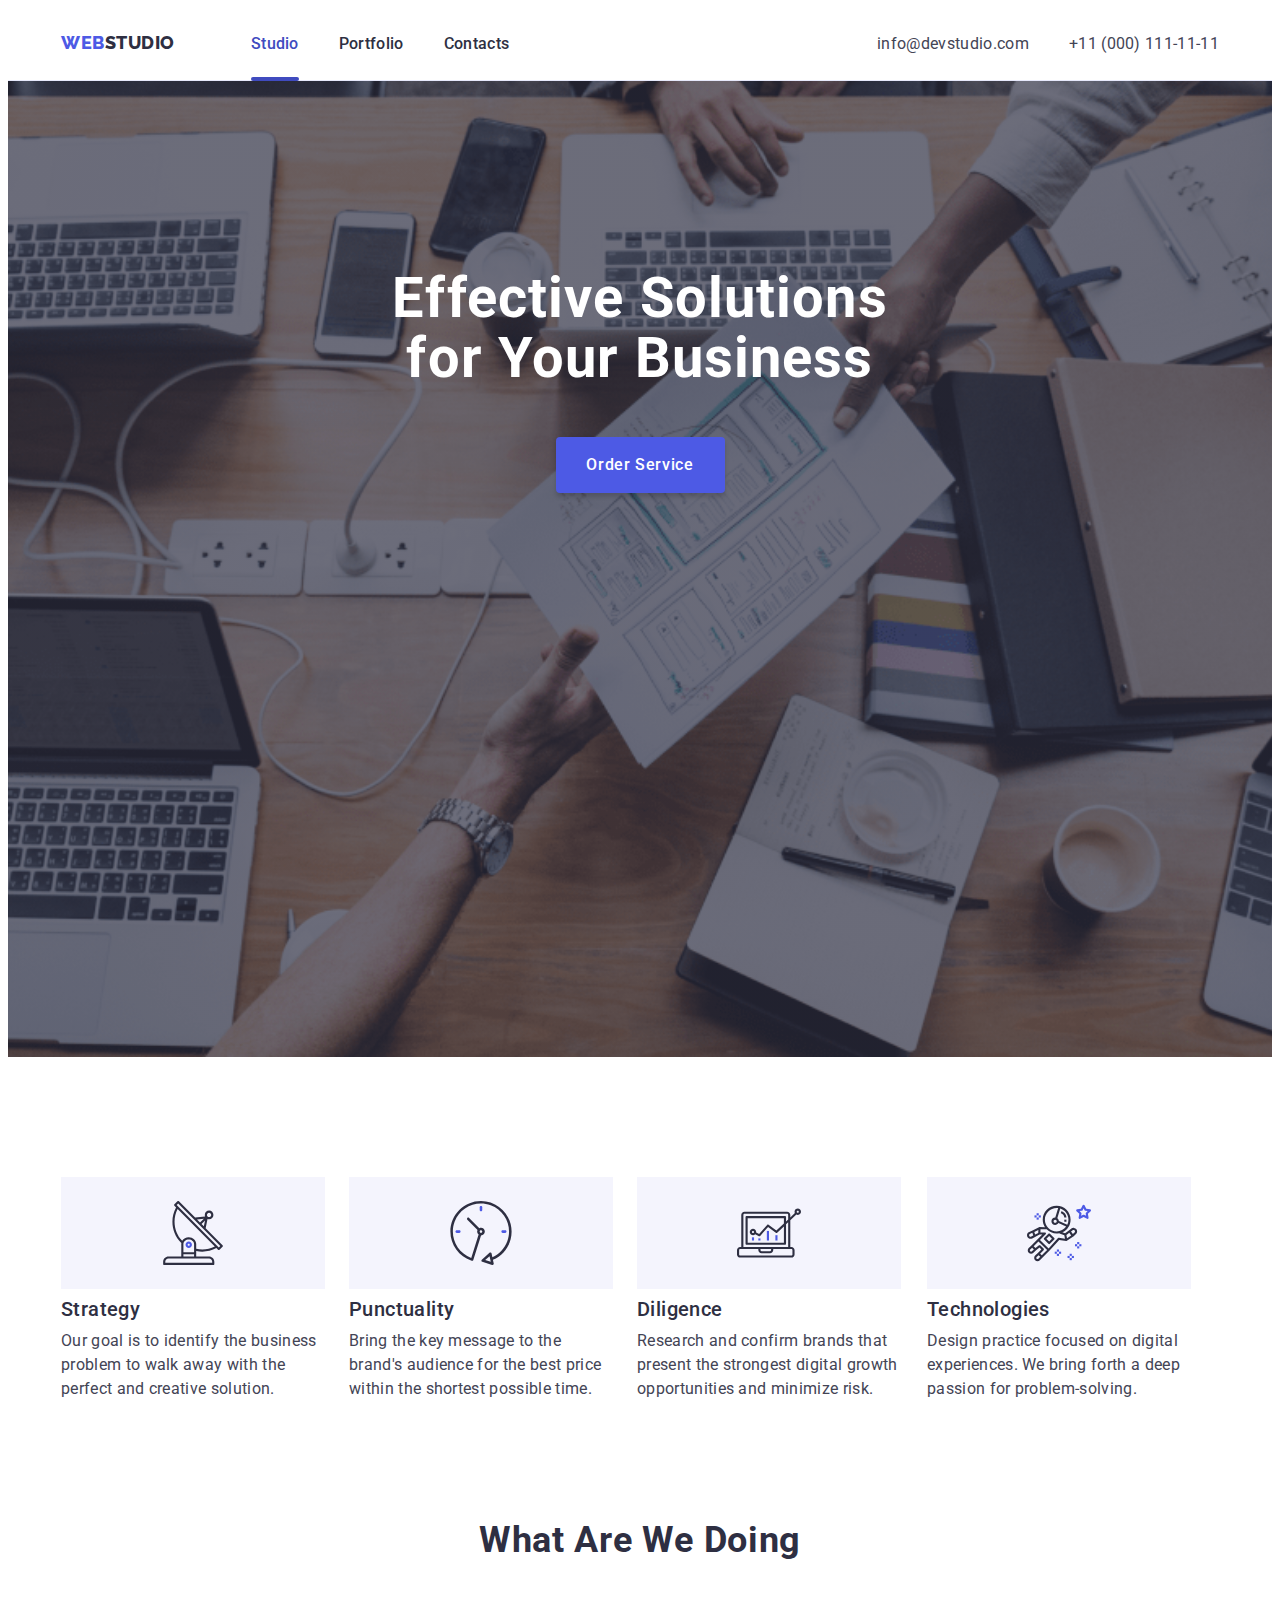
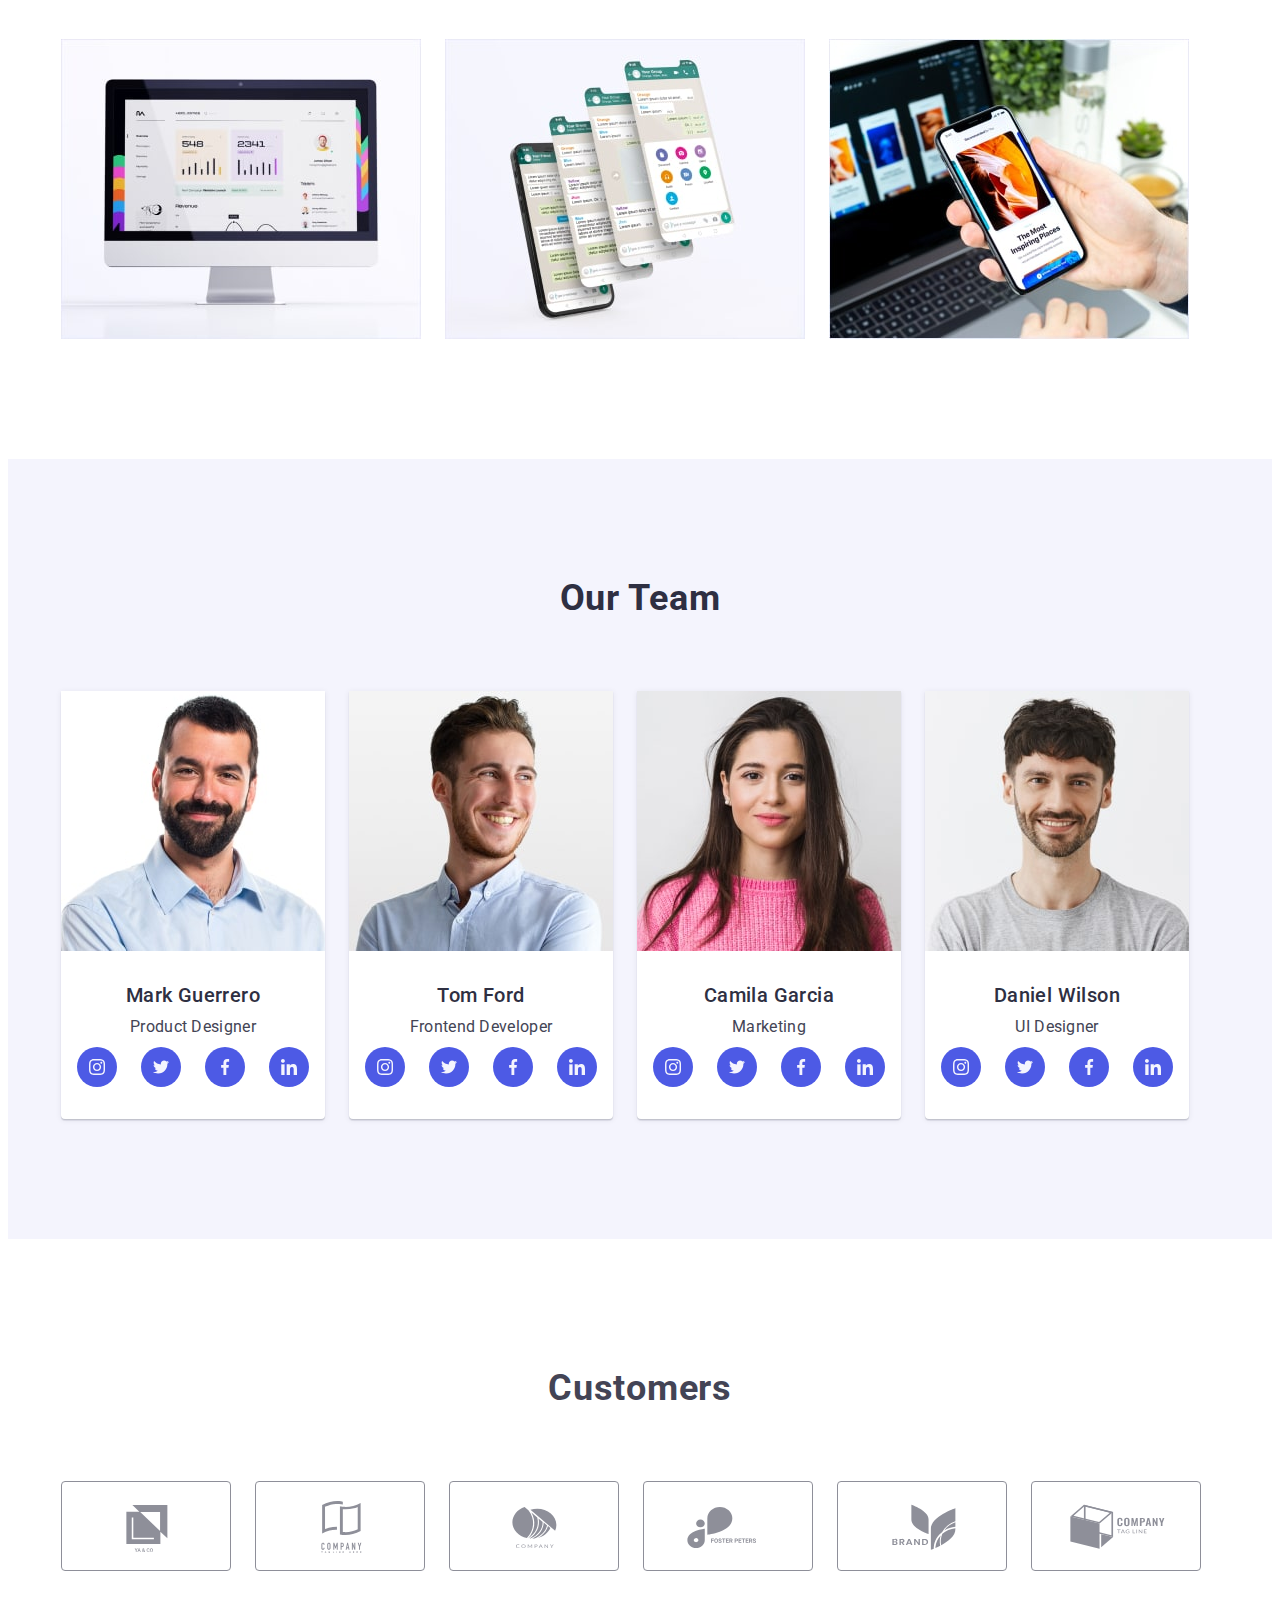
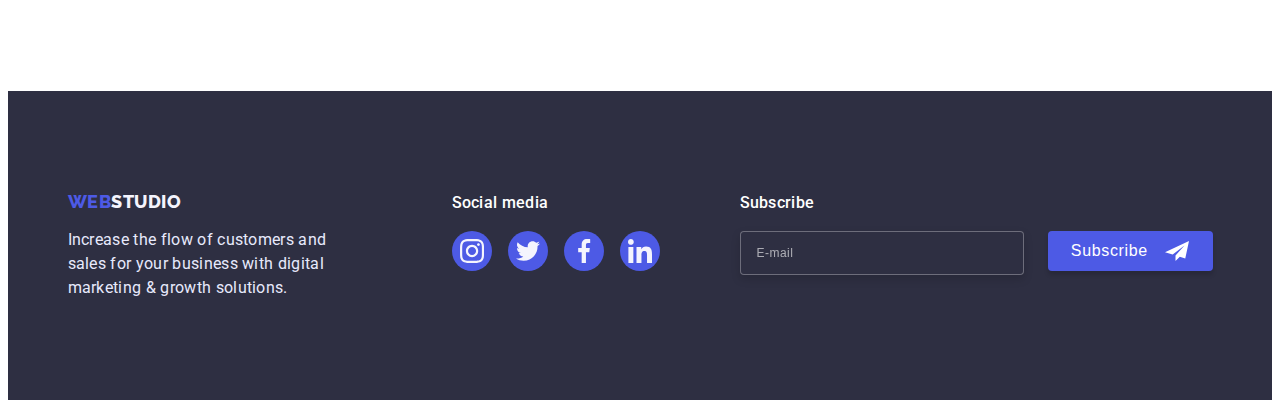
==== commit ce2d2f1f: "Modul 7 fixed" ====
--- a/index.html
+++ b/index.html
@@ -3,7 +3,8 @@
   <head>
     <meta charset="UTF-8" />
     <meta http-equiv="X-UA-Compatible" content="IE=edge" />
-    <meta name="viewport" content="width=device-width, initial-scale=1.0" />    
+    <meta name="viewport" content="width=device-width, initial-scale=1.0" />
+    
     <title>WebStudio</title>
     <link rel="preconnect" href="https://fonts.googleapis.com" />
     <link rel="preconnect" href="https://fonts.gstatic.com" crossorigin />
@@ -24,7 +25,7 @@
       crossorigin="anonymous"
       referrerpolicy="no-referrer"
     />
-    <link rel="stylesheet" href="./css/styles.css" />
+    <link rel="stylesheet" href="./css/styles.css" />  
   </head>
   <body>
     <!-- header -->
@@ -72,7 +73,7 @@
         <svg class="mobile-menu_close-icon" width = "8" height = "8">
           <use href="./images/icons.svg#icon-modal-close-black"></use>
         </svg>
-        </button>
+        </button>  
         <div class="mobile-link">
           <ul class="mobile-list list">
           <li class="mobile-item">
--- a/css/styles.css
+++ b/css/styles.css
@@ -27,8 +27,8 @@
     color: var(--paragraf-color); 
     font-family: Roboto, sans-serif;
     letter-spacing: 0.02em;
-    
-}
+}
+
 p, h1, h2, h3, h4, h5, h6 {
     margin: 0;
 }
@@ -56,13 +56,12 @@
     text-decoration: none;
 }
 
-
-/* .container{
+.container{
     width: 1158px;
     padding: 0 15px;
     margin: 0 auto;
     
-} */
+}
 /* header color #2E2F42 - 
 NAVY BLUE */
 /* paragraf color #434455 SLATE */
@@ -77,103 +76,88 @@
 
 
 /* HEADER */
-
-/* .header{
+.header {        
     padding-top: 24px;
     padding-bottom: 24px;
     border-bottom: 1px solid var(--border-image);
-    
-}
-.header-container{
-    display: flex;
-    justify-content: space-between;   
+  }
+  .header-container {
+    width: 1158px;
+    display: flex;
+    justify-content: space-between;
+    align-items: center;
+    
+  }
+  .header-logo {    
    
-    
-}
-
-.header-navigation{
-    display: flex;
-    align-items: center;  
-    gap: 76px;
-   
-   
-}
-
-.header-logo {
     color: var(--button-portflio-color);
-    font-family: Raleway, sans-serif;    
+    font-family: Raleway, sans-serif;
     font-weight: 800;
     font-size: 18px;
     line-height: 1.17;
     letter-spacing: 0.03em;
     text-transform: uppercase;
     text-decoration: none;
-    
-}
-
-.logo-item {
+    margin-right: 76px;
+    text-align: center;
+   
+  }
+  .header-navigation{
+    display: flex;
+  }
+  .logo-item {
     color: var(--header-title-color);
-}
-
-.header-list{
+  }
+
+  .header-list {
     display: flex;
     align-items: center;
+    margin-right: 76px;
     gap: 40px;
-    
-    
-}
-.address-list{
-    display: flex; 
-    align-items: center;        
-    gap: 40px;
-    
-}
-
-
-.header-link {
+  }
+
+  .address-list {
+    display: flex;
+    flex-direction: column;
+    gap: 12px;
+  }
+
+  .header-link {
     position: relative;
     font-weight: 500;
     font-size: 16px;
     line-height: 1.5;
     letter-spacing: 0.02em;
-    color: var(--header-title-color);      
-    transition: color 250ms cubic-bezier(0.4, 0, 0.2, 1); 
-     
-}
-
-.header-link:hover,
-.header-link:focus {
-    color: var(--hover-focus); 
-        
-}
-.current{
+    color: var(--header-title-color);
+    transition: color 250ms cubic-bezier(0.4, 0, 0.2, 1);
+  }
+
+  .header-link:hover,
+  .header-link:focus {
     color: var(--hover-focus);
-   
-}
-.address { 
-    display: flex;
-    align-items: center;      
+  }
+  .current {
+    color: var(--hover-focus);
+  }
+  .address {
+    display: flex;
+    align-items: center;
     font-style: normal;
-    
-    
-
-}
-.address-link {    
-    font-family: 'Roboto';  
-    font-style:normal;  
+  }
+  .address-link {
+    font-family: "Roboto";
+    font-style: normal;
     font-size: 16px;
     line-height: 1.5;
     letter-spacing: 0.02em;
-    color: var(--paragraf-color);    
-    transition: color 250ms cubic-bezier(0.4, 0, 0.2, 1); 
-    
-}
-.address-link:hover,
-.address-link:focus {
+    color: var(--paragraf-color);
+    transition: color 250ms cubic-bezier(0.4, 0, 0.2, 1);
+  }
+  .address-link:hover,
+  .address-link:focus {
     color: var(--hover-focus);
-       
-}
-.header-link::after{
+  }
+  .header-link::after {
     content: "";
     position: absolute;
     width: 48px;
@@ -183,23 +167,23 @@
     background: var(--hover-focus);
     border-radius: 2px;
     opacity: 0;
-} 
-
-.current::after {   
-    display: block; 
+  }
+
+  .current::after {
+    display: block;
     content: "";
     position: absolute;
     width: 100%;
     height: 4px;
     left: 0px;
-    top: 43px;
+    top: 61px;
     background: var(--hover-focus);
     border-radius: 2px;
     opacity: 1;
-} */
+  } 
 /* Section hero */
 
-/* .hero {
+.hero {
     max-width: 1440px;
     height: 600px;
     margin: 0 auto;   
@@ -256,11 +240,11 @@
 .hero-button:focus {
     background-color: var(--hover-focus);
     
-} */
+}
 
 /* section top */
 
-/* .visually-hidden {
+.visually-hidden {
     position: absolute;
     width: 1px;
     height: 1px;
@@ -324,11 +308,11 @@
     letter-spacing: 0.02em;
     color: var(--paragraf-color);
     
-    }  */
+    } 
 
     /* section middle */
     
-/* .section-middle{
+.section-middle{
     padding-bottom: 120px;
     
 }
@@ -351,12 +335,10 @@
 .section-middle-item:not(:last-child){       
     margin-right: 24px;
 
-} */
+}
 
 /* section bottom */
-
-
-/* .section-bottom {
+.section-bottom {
     background: var(--Section-color);
     padding-top: 120px;
     padding-bottom: 120px;
@@ -458,12 +440,10 @@
 
 .social-icon{
     fill: var(--Section-color);
-} */
-
-
+}
 /* Last section */
 
-/* .section-last-title {
+.section-last-title {
     font-family: 'Roboto';    
     font-weight: 700;
     font-size: 36px;
@@ -526,19 +506,17 @@
 .section-last-link:focus{
     border: 1px solid var(--hover-focus);
     border-radius: 4px;
-} */
-
-
+}
 /* footer section */
 
-/* .footer {
+.footer {
     display: flex;
     flex-wrap: nowrap;
     flex-direction: row;
     background: var(--header-title-color);
     padding-bottom: 100px;
     padding-top: 100px;
-    
+    justify-content: center;
 
 }
 .footer-logo {    
@@ -625,9 +603,9 @@
 
 .footer-social-icon{
     fill: var(--Section-color);
-} */
+}
 /* Footer input email */
-/* .footer-input-box{
+.footer-input-box{
     margin-left: 80px;
 }
 .footer-input{
@@ -684,11 +662,10 @@
 .footer-input-btn:focus {
     background-color: var(--hover-focus);
 
-}     */
-
+}    
 /* PORTFOLIO */
 
-/* .section-portfolio{
+.section-portfolio{
     padding-bottom: 120px;
     padding-top: 120px;
 }
@@ -818,10 +795,10 @@
 }
 .button-portfolio-link:focus .overlay{
     transform: translate(0, 0);
-} */
+}
 
 /* Modal window */
-/* .backdrop{
+.backdrop{
     position: fixed;
     z-index: 100;
     top: 0;
@@ -878,9 +855,9 @@
 .modal-close-btn:hover .modal-close-btn-icon,
 .modal-close-btn:focus .modal-close-btn-icon{
     fill: var(--background-body-color);
-} */
+}
 /* Modal content-inputs */
-/* .modal-form{
+.modal-form{
     padding-top: 48px; 
 }
 .modal-title{   
@@ -1024,86 +1001,10 @@
 .modal-form-submit:hover,
 .modal-form-submit:focus {
     background-color: var(--hover-focus);
-} */ 
-
-
-
-
-
-/* NEW VERSION */
-
-/* MOBILE */
-
-/* @media screen and (min-width: 320px),(max-width: 767px) {
-    .header-container{
-    width: 320px;
-    margin-left: auto;
-    margin-right: auto;
-    
-    }
-}
-     */
-
-
-
-@media screen and (max-width: 768px){
-    .address{
-        display: none;
-    }
-    .header-list{
-        display: none;
-    }
-}
-
-
-/* experement */
-
-@media screen and (min-width: 320px) and (max-width:479px) {
-    .header-container{
-    width: 100%;
-    margin-left: auto;
-    margin-right: auto;
-    
-    }
-
-
-.header{
-    padding-top: 24px;
-    padding-bottom: 24px;
-    justify-content: space-between;
-    overflow-y: hidden;
-}
-.header-container{
-    display: flex;
-    align-items: center;
-    justify-content: space-between;
-    
-    
-}
-.mobile-menu-open{    
-    background-color: transparent;
-    border: none;
-    padding: 0;
-    line-height: 0;
-}
-
-.header-logo {
-    color: var(--button-portflio-color);
-    font-family: Raleway, sans-serif;    
-    font-weight: 800;
-    font-size: 18px;
-    line-height: 1.17;
-    letter-spacing: 0.03em;
-    text-transform: uppercase;
-    text-decoration: none;
-    
-}
-.logo-item {
-    color: var(--header-title-color);
-}
-
-
-/* MOBILE MENU */
+}
+
+/*<<<<<<<<<<<<<<<<<<<<<<< button>>>>>>>>>>>>>>>>>>>>>>>> */
+
 .mobile-menu{
     display: flex;
     flex-direction: column;
@@ -1261,7 +1162,7 @@
 } 
 
 
-@media screen and (min-width: 0px) and (max-width:479px) {
+@media screen and (min-width: 480px) and (max-width:767px) {
     .mobile-address-link{
         font-size: 20px;
     }
@@ -1272,4476 +1173,648 @@
         gap: 20px;
     }
    
-   
-}   
-} 
-@media screen and (min-width: 480px) {
-    .mobile-address-link{
-        font-size: 36px;
-    }
-    
-}    
-
-
-
-
-
-
-/* HERO */
-/* Section hero */
-@media screen and (min-width: 320px) and (max-width:479px) {
-    
-
-    .hero {
-       
-        background-image:linear-gradient(rgba(46, 47, 66, 0.7),rgba(46, 47, 66, 0.7)),
-        url(../images/dark-bg-1x-mob.png);
-        background-size: cover;
-        background-position: center;
-        background-repeat: no-repeat;
-        background-clip: padding-box;
+}
+   /* <<<<<<<<<<<<<<<<<<<<<<<>>>>>>>>>>>>>>>>>>>>>>>>>>>>>>>>> */
+
+
+@media (min-device-pixel-ratio: 2) and (max-width: 767px),
+  screen and (min-resolution: 192dpi) and (max-width: 767px),
+  screen and (min-resolution: 2dppx) and (max-width: 767px) {
+  .hero {
+    background-image: linear-gradient(
+        rgba(46, 47, 66, 0.7),
+        rgba(46, 47, 66, 0.7)
+      ),
+      url(../images/dark-bg-2x-mob.png);
+  }
+}
+@media screen and (min-width: 768px) {
+  .hero {
+    background-image: linear-gradient(
+        rgba(46, 47, 66, 0.7),
+        rgba(46, 47, 66, 0.7)
+      ),
+      url(../images/dark-bg@1x-tab.png);
+  }
+}
+@media (min-device-pixel-ratio: 2) and (min-width: 768px),
+  screen and (min-resolution: 192dpi) and (min-width: 768px),
+  screen and (min-resolution: 2dppx) and (min-width: 768px) {
+  .hero {
+    background-image: linear-gradient(
+        rgba(46, 47, 66, 0.7),
+        rgba(46, 47, 66, 0.7)
+      ),
+      url(../images/dark-bg@2x-tab.png);
+  }
+}
+@media screen and (min-width: 1200px) {
+  .hero {
+    background-image: linear-gradient(
+        rgba(46, 47, 66, 0.7),
+        rgba(46, 47, 66, 0.7)
+      ),
+      url(../images/people-office@1x-desctop.png);
+  }
+}
+@media (min-device-pixel-ratio: 2) and (min-width: 1200px),
+  screen and (min-resolution: 192dpi) and (min-width: 1200px),
+  screen and (min-resolution: 2dppx) and (min-width: 1200px) {
+  .hero {
+    background-image: linear-gradient(
+        rgba(46, 47, 66, 0.7),
+        rgba(46, 47, 66, 0.7)
+      ),
+      url(../images/people-office@2x-desctop.png);
+  }
+}
+
+
+@media screen and (min-width:320px) and (max-width:479px) {
+    .address{
+        display: none;
+    }
+    .header-list{
+        display: none;
+    }
+    .current::after{
+        display: none;
+    }
+    .container{
+        width: 320px;
+    }
+    .mobile-menu-open {
+        background-color: transparent;
+        border: none;
+        padding: 0;
+        line-height: 0;
+      }  
+      .mobile-address-link{        
+        font-size: 26px;
+      }
+      .mobile-link{        
+        font-size: 26px;
+      }
+      .mobile-social-list{        
+        gap: 30px;
+      }
+                              /* Section hero */
+    .hero{
+        width: 320px;
+        height: auto;
+        margin: 0 auto;
         padding-top: 112px;
         padding-bottom: 112px;
-
+    }    
+    .header-container {
+        display: flex;
+        align-items: center;
+        justify-content: space-between;
+    }
+    .modal{
+        width: 320px;
+        height: 576px;
+    }
+    .modal-form-submit {            
+        width: 150px;
+        height: 36px; 
+    }
+    .modal-comment-inpute{
+        width: 100%;
+        height: 100px;
+    }   
         
-    }
-}
-
-
-@media screen and (min-width: 320px) and (max-width:479px) {
-.container{
-    padding: 0 15px;
-    margin: 0 auto;
-    text-align: center; 
-}
-.hero-title {   
-    display: block; 
-    width: 250px;   
-    height: 80px; 
-    margin: auto;    
-    color: var(--button-hero-color);
-    font-weight: 700;
-    font-size: 26px;
-    line-height: 1.1;
-    text-align: center;
-    letter-spacing: 0.02em;      
-    margin-bottom: 72px; 
-    
-    
-}
-
-
-.hero-button {    
-    width: 169px;
-    height: 56px;    
-    font-family: inherit;
-    background-color: var(--button-portflio-color);
-    color: var(--button-hero-color);
-    font-weight: 500;
-    font-size: 16px;
-    line-height: 1.5;
-    letter-spacing: 0.04em;
-    cursor: pointer; 
-    border-radius: 4px; 
-    border: none;    
-    transition: background-color 250ms cubic-bezier(0.4, 0, 0.2, 1), box-shadow 250ms cubic-bezier(0.4, 0, 0.2, 1);
-    box-shadow: 0px 4px 4px rgba(0, 0, 0, 0.15);     
-    
-         
-    
-    
-}
-.hero-button:hover,
-.hero-button:focus {
-    background-color: var(--hover-focus);
-}
-}
-@media screen and (min-width: 0px) and (max-width:319px) {
     .hero-title{
-        width: 200px;
-        font-size: 20px;
+        font-size: 36px;
+        line-height: 1.07;
+    }
+                            /* Section top */
+    .section-top{
+        padding-top: 96px;
+        padding-bottom: 96px;
+    }
+    .item-top{
+        display: none;
+    }
+    .section-top-list {
+        display: flex;
+        width: 320px;
+        flex-direction: column;
+    }
+    .section-top-item{
+        width: 300px;
+        margin-bottom: 72px;
+    }
+    .section-top-title{
+        font-weight: 700;
+        font-size: 36px;
+        line-height: 1.1;
+        text-align: center;
+    }  
+                            /* Section middle */
+    .section-middle{
+        display: none;
+    }
+                            /* Section-bottom */
+    .section-bottom{
+        background: var(--Section-color);
+        padding-top: 96px;
+        padding-bottom: 96px;
+    }
+    .section-bottom-title{
+        margin-bottom: 72px;
+    }
+    .section-bottom-list {
+        display: flex;
+        flex-direction: column;
+        align-items: center;
+        gap: 72px;
+    }
+    .section-bottom-item:not(:last-child){ 
+        margin-right: 0px;
+    
+    }
+                            /* section-last */
+    .section-last{
+        padding-top: 96px;
+        padding-bottom: 96px;
+    }
+    .section-last-list {
+        display: flex;        
+        flex-wrap: wrap;        
+        row-gap: 72px;
+        column-gap: 16px;
+        justify-content: center
+
+    }
+    .section-last-item{
+
+    }
+    .section-last-link{
+        width: 120px;
+        height: 78px;
+    }
+    .section-last-item:not(:last-child){
+        margin-right: 0;
+    }
+                                     /* Footer */
+    .footer{
+        display: flex;  
+        background: var(--header-title-color);
+        padding-bottom: 96px;
+        padding-top: 96px;
+        
+    } 
+    .footer-box{
         margin: 0;
-
-    }
-    .hero-button {    
-        width: 100px;
-        height: 35px; 
-        font-size: 12px;
-    }
-}
-
-/* MODAL Window */
-
-/* Modal window */
-   
-@media screen and (min-width: 320px) and (max-width:479px) {
-.backdrop{
-    position: fixed;
-    z-index: 100;
-    top: 0;
-    left: 0;
-    width: 100%;
-    height: 100%;
-    background-color: var(--modal-background-color);
-    transition: opacity 250ms cubic-bezier(0.4, 0, 0.2, 1), visibility 250ms cubic-bezier(0.4, 0, 0.2, 1);
-}
-.is-hidden {
-    opacity: 0;
-    visibility: hidden;
-    pointer-events: none;
-}
-.modal{    
-    position: absolute;
-    top: 50%;
-    left: 50%;
-    transform: translate(-50%, -50%);
-    width: 264px;
-    height: 650px;
-    background-color: var(--modal-window-color);
-    box-shadow: 0px 1px 1px rgba(0, 0, 0, 0.14), 0px 1px 3px rgba(0, 0, 0, 0.12), 0px 2px 1px rgba(0, 0, 0, 0.2);
-    border-radius: 4px;
-    padding: 72px 15px 24px 15px;
-    
-}
-
-.modal-close-btn{
-    position: absolute;
-    top: 24px;
-    right: 24px;
-    display: flex;
-    justify-content: center;
-    align-items: center;
-    width: 24px;
-    height: 24px;
-    border-radius: 50%;
-    background-color: var(--Footer-paragraf-color);
-    border: 1px solid rgba(0, 0, 0, 0.1);
-    padding: 0;
-    transition: background-color 250ms cubic-bezier(0.4, 0, 0.2, 1);
-    
-
-}
-.modal-close-btn-icon{
-    transition: fill 250ms cubic-bezier(0.4, 0, 0.2, 1);
-}
-
-.modal-close-btn:hover,
-.modal-close-btn:focus{
-    background-color: var(--hover-focus);
-}
-.modal-close-btn:hover .modal-close-btn-icon,
-.modal-close-btn:focus .modal-close-btn-icon{
-    fill: var(--background-body-color);
-} 
-/* Modal content-inputs */
-
-
-.modal-title{   
-    display: block; 
-    font-weight: 500;
-    font-size: 16px;
-    line-height: 1.5;
-    text-align: center;
-    letter-spacing: 0.02em;
-    color: var(--header-title-color);    
-    margin-bottom: 16px;
-    
-}
-
-.modal-input-wrap{  
-    position: relative;
-}
-
-.modal-label-text{   
-    display: block;
-    width: 100%;
-    font-size: 12px;
-    line-height: 1.3;
-    letter-spacing: 0.04em;
-    color: var(--icon-footer-still);
-    margin-bottom: 4px;
-    
-}
-.modal-inpute{
-    display: block;
-    width: 100%;
-    height: 40px;
-    font-size: 12px;
-    line-height: 1.16;
-    letter-spacing: 0.01em;
-    color: var(--icon-footer-still);
-    border: 1px solid rgba(33, 33, 33, 0.2);
-    border-radius: 4px;
-    padding-left: 38px;
-    background-color: transparent;
-    transition: border-color 250ms cubic-bezier(0.4, 0, 0.2, 1);
-}
-.modal-inpute:focus{
-    border-color: var(--button-portflio-color);
-    outline: none;
-}
-
-.modal-input-icon{
-    position: absolute;      
-    top: 50%;
-    left: 16px;
-    transform: translateY(-50%);
-    transition: fill 250ms cubic-bezier(0.4, 0, 0.2, 1), filter 250ms cubic-bezier(0.4, 0, 0.2, 1);
-
-}
-
-.modal-inpute:focus + .modal-input-icon{
-    fill: var(--button-portflio-color);
-    filter: drop-shadow(0px 4px 4px rgba(0, 0, 0, 0.25));
-}
-.modal-field{
-    display: flex;
-    flex-direction: column;
-    margin-bottom: 8px;
-}
-.modal-comment-inpute{
-    width: 100%;
-    height: 120px;
-    padding: 10px 16px;
-    font-size: 12px;
-    line-height: 1.33;
-    letter-spacing: 0.04em;
-    color: var(--font-color);
-    resize: none;
-    border: 1px solid rgba(33, 33, 33, 0.2);
-    border-radius: 4px;    
-    background-color: transparent;
-    transition: border 250ms cubic-bezier(0.4, 0, 0.2, 1);
-}
-.modal-comment-inpute::placeholder{
-    color: rgba(117, 117, 117, 0.5);
-}
-.modal-comment-inpute:focus{
-    border: 1.25px solid var(--hover-focus);
-    outline: none 
-}
-.modal-label-check{
-    display: flex;
-    align-items: center;
-    font-size: 12px;
-    line-height: 1.16;
-    letter-spacing: 0.01em;
-    color: var(--icon-footer-still);
-    margin-bottom: 24px;
-}
-.modal-label-check::before{
-    display: block;
-    content: '';
-    width: 16px;
-    height: 16px;
-    border: 1.25px solid var(--header-title-color);
-    border-radius: 2px;
-    cursor: pointer;    
-    margin-right: 8px;
-}
-.modal-input-check:checked + .modal-label-check::before{    
-    border: transparent;
-    background-color: var(--hover-focus);
-    background-image: url(../images/click.svg);
-}   
-.modal-input-check:checked + .modal-label-check::before{
-    outline: 2px solid rgba(0, 0, 255, 0.5);
-}
-.modal-link{
-    font-size: 12px;
-    line-height: 1.33;
-    letter-spacing: 0.04em;
-    text-decoration-line: underline;
-    color: var(--button-portflio-color);
-}
-.modal-form-submit {   
-    margin: 0 auto;
-    display: block; 
-    width: 169px;
-    height: 56px;    
-    font-family: inherit;
-    background-color: var(--button-portflio-color);
-    color: var(--button-hero-color);
-    font-weight: 500;
-    font-size: 16px;
-    line-height: 1.5;
-    letter-spacing: 0.04em;
-    cursor: pointer; 
-    border-radius: 4px; 
-    border: none;    
-    transition: background-color 250ms cubic-bezier(0.4, 0, 0.2, 1), box-shadow 250ms cubic-bezier(0.4, 0, 0.2, 1);
-    box-shadow: 0px 4px 4px rgba(0, 0, 0, 0.15);     
-    
-        
-}
-.modal-form-submit:hover,
-.modal-form-submit:focus {
-    background-color: var(--hover-focus);
-} 
-}
-/* @media screen and (min-width:30), (max-width:400px) {
-    .modal{
-        width:  75%;    
-        height: 85%;   
-    }
-    .modal-comment-inpute{
+        margin-bottom: 72px;
+    }
+    .footer-container{
+        display: flex;
+        flex-direction: column;
+        align-items: center;
+    }         
+    .footer-input-box{
+        display: flex;
+        flex-direction: column;
+        align-items: center;
+        margin-left: 0;
+    }             
+    .footer-input{
+        display: flex;
+        flex-direction: column;
+        margin: 0;
+    }   
+    .footer-logo{
+        display: block;       
+        margin-bottom: 18px;
+        margin-right: auto;
+        margin-left: auto;
+    }
+    .footer-paragraf{
+        margin-top: 0;
+        width: 268px;
+        height: 72px;
+    }
+    .footer-social-title{
+        text-align: center;
+    }
+    .footer-social-list{
+        margin-bottom: 112px;
+        display: flex;
+    }
+    .footer-social-link{
+        background-color: var(--button-portflio-color);
+    }
+    .footer-social-container{
+        margin: auto;
+    }
+    .footer-input{
+        display: flex;
+        align-items: center;
+    }
+    .footer-input-form{
+        margin: 0;
+        width: 300px;
         height: 40px;
-    }
-    .modal-form-submit {
-        width: 80px;
-        height: 40px;
-    }
-    .modal-label-check::before{
-        width: 26px;
-        height: 18px;
-    }
-} */
-@media screen and (min-width: 480px) {
-    .modal{
-    width: 392px;
-    height: 596px;
-    }
-} 
-
-/* TOP  SECTION */
-
-@media screen and (min-width: 320px) and (max-width:479px) {
-    
-
-.visually-hidden {
-    position: absolute;
-    width: 1px;
-    height: 1px;
-    margin: -1px;
-    border: 0;
-    padding: 0;    
-    white-space: nowrap;
-    clip-path: inset(100%);
-    clip: rect(0 0 0 0);
-    overflow: hidden;
-  }
-    
-
-.section-top{    
-    padding-top: 96px;
-    padding-bottom: 96px;
-}
-
-.section-top-list{
-    display: flex;    
-   
-    flex-direction: column;
-    width: 100%;
-    
-       
-       
-}
-
-.item-top{
-    display: none;
-}    
-
-  
-.section-top-item{
-    display: flex;
-    flex-direction: column;
-    text-align: center;
-    margin: 0 auto;
-}
-
-.section-top-item:not(:last-child){       
-    margin-bottom: 72px;
-
-}
-.section-top-title {
-    text-align: center;
-    font-weight: 700;
-    font-size: 26px;
-    line-height: 1.1;
-    letter-spacing: 0.02em;
-    color: var(--header-title-color);
-    margin-bottom: 8px;
-    text-transform: capitalize;
-}
-.section-top-paragraf {
-    font-weight: 500;
-    font-size: 16px;
-    line-height: 1.5;
-    letter-spacing: 0.02em;
-    color: var(--paragraf-color);
-    text-align: start;
-    width: 300px;
-    
-    } 
-
-   
-
-      /* section middle */
-    
-    .section-middle{
-    display: none;
-    
-    
-    }
-
-/* BOTTOM SECTION */
-
-
-
- .section-bottom {
-    background: var(--Section-color);
-    
-    padding: 96px 0px;
-    
-}
-
-
-.section-bottom-title {
-    
-    font-weight: 700;
-    font-size: 36px;
-    line-height: 1.11;
-    text-align: center;    
-    letter-spacing: 0.02em;
-    text-transform: capitalize;
-    color: var(--header-title-color);
-    margin-bottom: 72px; 
-
-}
-.section-bottom-list{
-    display: flex; 
-    flex-direction: column;
-    padding: 0 40px;
-    gap: 72px;
-    
-}
-.picture-bottom-item{
-    height: 100%;
-    width: 100%;
-}
-.section-bottom-item{
-    display: block;
-    background-color: var(--background-body-color);
-    border-radius: 0px 0px 4px 4px;
-    box-shadow: 0px 1px 6px rgba(46, 47, 66, 0.08), 0px 1px 1px rgba(46, 47, 66, 0.16), 0px 2px 1px rgba(46, 47, 66, 0.08);
-   }
-/* .section-bottom-item:not(:last-child){
-    margin-bottom: 72px;
-} */
-
-.title-card{
-    padding-top: 32px;
-    padding-bottom: 32px; 
-    
-}
-
-.bottom-title {
-    font-weight: 500;
-    font-size: 20px;
-    text-align: center;
-    line-height: 1.2;
-    letter-spacing: 0.02em;
-    color: var(--header-title-color);
-    margin-bottom: 8px;
-
-}
-.section-bottom-paragraf {
-    font-size: 16px;
-    line-height: 1.5;
-    text-align: center;
-    letter-spacing: 0.02em;
-    color: var(--paragraf-color);
-    margin-bottom: 8px;
-
-}
-.social-list{
-    display: flex;
-    justify-content: center;
-    gap: 12px;
-    
-}
-.social-link{
-    display: flex;
-    justify-content: center;
-    align-items: center;
-    width: 30px;
-    height: 30px;
-    border-radius: 50%;
-    background-color: var(--button-portflio-color);
-    transition: background-color 250ms cubic-bezier(0.4, 0, 0.2, 1);  
-    
-}
-
-.social-link:hover,
-.social-link:focus{
-    background-color: var(--hover-focus);
-    animation: shake 2s;
-}
-
-@keyframes shake {
-  0%, 50%, 100% {
-    transform: rotate(0deg);
-  }
-  
-  10%, 30% {
-    transform: rotate(-10deg);
-  }
-  
-  20%, 40% {
-    transform: rotate(10deg);
-  }
-  
-}
-
-.social-icon{
-    fill: var(--Section-color);
-} 
-}
-/* }
-@media screen and (min-width:px),(max-width:320px){
-    .social-link{
-        width: 8vw;
-        height: 8vw;
-    }
-    .social-list{
-        gap: 12px;
-    }
-} */
-
-
-/* LAST SECTION */
-
-@media screen and (min-width: 320px) and (max-width:479px) {
-.section-last-title {
-    font-family: 'Roboto';    
-    font-weight: 700;
-    font-size: 36px;
-    line-height: 1.1;  
-    margin-bottom: 72px; 
-    text-align: center;
-    letter-spacing: 0.02em;
-    text-transform: capitalize;
-   
-  }
-    
-.section-last{
-    padding-top: 96px;
-    padding-bottom: 96px;
-    
-}
-
-.section-last-list{
-    display: flex;  
-    flex-wrap: wrap;  
-    row-gap: 72px;
-    column-gap: 16px;
-    justify-content: center;
-    
-}
-.section-last-link{     
-    display: flex; 
-    justify-content: center;
-    align-items: center;   
-    width: 100px;
-    height: 60px;    
-    border: 1px solid var(--company-logo-color);
-    border-radius: 4px;
-    transition: border 250ms cubic-bezier(0.4, 0, 0.2, 1);
-    
-}
-
-    
- .last-icon-image{   
-    fill: var(--company-logo-color);
- }
-    
-    
- 
-.section-last-link:hover .last-icon-image{    
-    fill: var(--hover-focus);  
-    transition: fill 250ms cubic-bezier(0.4, 0, 0.2, 1); 
-   
-} 
-
-.section-last-link:hover{
-    border: 1px solid var(--hover-focus);
-    
-    
-}
-.section-last-link:focus .last-icon-image{    
-    fill: var(--hover-focus);  
-    
-    
-} 
-.section-last-link:focus{
-    border: 1px solid var(--hover-focus);
-    border-radius: 4px;
-} 
-}
-/* @media csreen and (min-width: 0px), (max-width:420px) { 
-    .section-last-link {
-        width: 125px;
-        height: 64px;
-    }
-}    */
-
-/* FOOTER */
-@media screen and (min-width: 320px) and (max-width:479px) {
-.footer {
-    /* display: flex;
-    flex-wrap: nowrap;
-    flex-direction: row; */
-    background: var(--header-title-color);
-    padding-top: 96px;
-    padding-bottom: 96px;
-    
-
-}
-.footer-logo {    
-    display: block;    
-    font-family: Raleway, sans-serif;    
-    font-weight: 800;
-    font-size: 18px;
-    line-height: 1.17;    
-    letter-spacing: 0.03em;
-    text-transform: uppercase;
-    color: var(--button-portflio-color);
-    width: 115px;
-    height: 22px;
-    /* padding-left: 57px;
-    padding-right: 157px; */
-    margin: 0 auto 18px;
-   
-    
-}
-.futer-span {
-    color:  var(--Section-color);    
-
-}
-.footer-box{
-    margin-bottom: 72px;
-}
-.footer-paragraf {    
-    padding: 0 40px;
-    font-size: 14px;
-    line-height: 1.5;
-    letter-spacing: 0.02em;
-    color: var(--Footer-font-color);   
-    text-align: start;
-    
-     
-    
-}
-
-.footer-container{
-    display: flex;
-    /* align-items: baseline; */
-    flex-direction: column;
-    width: 100%;
-    
-    
-}
-.footer-social-container{
-    margin-bottom: 72px;
-}
-.footer-social-title{
-    text-align: center; 
-    font-weight: 500;
-    font-size: 16px;
-    line-height: 1.5;
-    letter-spacing: 0.02em;
-    color: var(--background-body-color);
-    margin-bottom: 16px;
-}
-.footer-social-list{
-    display: flex;
-    justify-content: center;
-    gap: 16px;
-    
-}
-.footer-social-link{   
-    display: flex;
-    justify-content: center;
-    align-items: center;
-    width: 40px;
-    height: 40px;
-    border-radius: 50%;
-    background-color: var(--button-portflio-color);
-    transition: background-color 250ms cubic-bezier(0.4, 0, 0.2, 1);
-    
-}
-
-.footer-social-link:hover,
-.footer-social-link:focus{
-    background-color: var(--social-icon-footer);
-    animation: shake 2s;
-}
-
-@keyframes shake {
-  0%, 50%, 100% {
-    transform: rotate(0deg);
-  }
-  
-  10%, 30% {
-    transform: rotate(-10deg);
-  }
-  
-  20%, 40% {
-    transform: rotate(10deg);
-  }
-  
-}
-
-.footer-social-icon{
-    fill: var(--Section-color);
-} 
-
-/* Footer input email */
-
-/* .footer-input-box{
-    
-} */
-.footer-input{
-    display: flex;
-    flex-direction: column;
-    
-    
-    
-   
-}
-.footer-input-title{   
-    display: block;
-    text-align: center;
-    margin-bottom: 16px;
-    font-weight: 500;
-    font-size: 16px;
-    line-height: 1.5;
-    letter-spacing: 0.02em;
-    color: var(--button-hero-color);
-    
-    
-    
-}
-.footer-input-form::placeholder{   
-    
-    font-size: 12px;
-    line-height: 2;
-    letter-spacing: 0.04em;
-    color: rgba(255, 255, 255, 0.6);
-    
-}
-.footer-input-form{   
-    
-    width: 290px;
-    height: 40px;
-    margin: 0 auto 16px;
-    background: var(--header-title-color);
-    border: 1px solid rgba(255, 255, 255, 0.3);
-    filter: drop-shadow(0px 4px 4px rgba(0, 0, 0, 0.15));
-    border-radius: 4px;
-    color: var(--background-body-color);
-    padding-left: 18px;
-}
-.footer-input-btn{
-    display: flex;
-    justify-content: space-evenly;
-    width: 165px;
-    height: 40px;
-    background: var(--button-portflio-color);
-    border-radius: 4px;
-    border: none;
-    font-weight: 500;
-    font-size: 16px;
-    line-height: 1.5;
-    align-items: center;
-    text-align: center;
-    letter-spacing: 0.04em;
-    color: var(--button-hero-color);
-    transition: background-color 250ms cubic-bezier(0.4, 0, 0.2, 1), box-shadow 250ms cubic-bezier(0.4, 0, 0.2, 1);
-    box-shadow: 0px 4px 4px rgba(0, 0, 0, 0.15); 
-    margin: 0 auto;
-}
-.footer-input-btn:hover,
-.footer-input-btn:focus {
-    background-color: var(--hover-focus);
-
-}     
-
-}
-
-
-
-
-
-/* NNNNNNNNNNNNNNNNnEEEEEEEEEEEEEEEEEEEWWWWWWWWWWWWWWWWWWW000000000000000000 */
-
-
-
-
-
-
-
-
-/* HERO */
-/* Section hero */
-@media screen and (min-width: 320px) and (max-width:479px) {
-    
-
-    .hero {
-       
-        background-image:linear-gradient(rgba(46, 47, 66, 0.7),rgba(46, 47, 66, 0.7)),
-        url(../images/dark-bg-1x-mob.png);
-        background-size: cover;
-        background-position: center;
-        background-repeat: no-repeat;
-        background-clip: padding-box;
+        margin-bottom: 16px;
+    }
+}
+
+                        /* ПЕРЕЛОM 480 */
+
+
+@media screen and (min-width:480px) and (max-width: 767px) {
+    .address{
+        display: none;
+    }
+    .header-list{
+        display: none;
+    }
+    .current::after{
+        display: none;
+    }
+    .container{
+        width: 480px;
+    }
+    .mobile-menu-open {
+        background-color: transparent;
+        border: none;
+        padding: 0;
+        line-height: 0;
+      }  
+
+     .mobile-address-link{        
+        font-size: 36px;
+      }
+      .mobile-link{        
+        font-size: 36px;
+      }
+      .mobile-social-list{        
+        gap: 56px;
+      }
+                              /* Section hero */
+    .hero{
+        width: 480px;
+        height: auto;
+        margin: 0 auto;
         padding-top: 112px;
         padding-bottom: 112px;
-
+    }    
+    .header-container {
+        display: flex;
+        align-items: center;
+        justify-content: space-between;
+    }
+    .modal{
+        width: 392px;
+        height: 576px;
+    }
+    
+                           
+    .hero-title{
+        font-size: 36px;
+        line-height: 1.07;
+    }
+                            /* Section top */
+    .section-top{
+        padding-top: 96px;
+        padding-bottom: 96px;
+    }
+    .item-top{
+        display: none;
+    }
+    .section-top-list {
+        display: flex;
+        width: 480px;
+        flex-direction: column;
+    }
+    .section-top-item{
+        width: 396px;
+        margin-bottom: 72px;
+    }
+    .section-top-title{
+        font-weight: 700;
+        font-size: 36px;
+        line-height: 1.1;
+        text-align: center;
+    }  
+                            /* Section middle */
+    .section-middle{
+        display: none;
+    }
+                            /* Section-bottom */
+    .section-bottom{
+        background: var(--Section-color);
+        padding-top: 96px;
+        padding-bottom: 96px;
+    }
+    .section-bottom-title{
+        margin-bottom: 72px;
+    }
+    .section-bottom-list {
+        display: flex;
+        flex-direction: column;
+        align-items: center;
+        gap: 72px;
+    }
+    
+
+    .section-bottom-item:not(:last-child){ 
+            margin-right: 0px;
         
     }
-}
-
-
-@media screen and (min-width: 320px) and (max-width:479px) {
-.container{
-    padding: 0 15px;
-    margin: 0 auto;
-    text-align: center; 
-}
-.hero-title {   
-    display: block; 
-    width: 250px;   
-    height: 80px; 
-    margin: auto;    
-    color: var(--button-hero-color);
-    font-weight: 700;
-    font-size: 26px;
-    line-height: 1.1;
-    text-align: center;
-    letter-spacing: 0.02em;      
-    margin-bottom: 72px; 
-    
-    
-}
-
-
-.hero-button {    
-    width: 169px;
-    height: 56px;    
-    font-family: inherit;
-    background-color: var(--button-portflio-color);
-    color: var(--button-hero-color);
-    font-weight: 500;
-    font-size: 16px;
-    line-height: 1.5;
-    letter-spacing: 0.04em;
-    cursor: pointer; 
-    border-radius: 4px; 
-    border: none;    
-    transition: background-color 250ms cubic-bezier(0.4, 0, 0.2, 1), box-shadow 250ms cubic-bezier(0.4, 0, 0.2, 1);
-    box-shadow: 0px 4px 4px rgba(0, 0, 0, 0.15);     
-    
-         
-    
-    
-}
-.hero-button:hover,
-.hero-button:focus {
-    background-color: var(--hover-focus);
-}
-}
-@media screen and (min-width: 0px) and (max-width:319px) {
-    .hero-title{
-        width: 200px;
-        font-size: 20px;
+                            /* section-last */
+    .section-last{
+        padding-top: 96px;
+        padding-bottom: 96px;
+    }
+    .section-last-list {
+        display: flex;        
+        flex-wrap: wrap;        
+        row-gap: 72px;
+        column-gap: 16px;
+        justify-content: center
+
+    }
+    .section-last-item{
         margin: 0;
-
-    }
-    .hero-button {    
-        width: 100px;
-        height: 35px; 
-        font-size: 12px;
-    }
-}
-
-/* MODAL Window */
-
-/* Modal window */
-   
-@media screen and (min-width: 320px) and (max-width:479px) {
-.backdrop{
-    position: fixed;
-    z-index: 100;
-    top: 0;
-    left: 0;
-    width: 100%;
-    height: 100%;
-    background-color: var(--modal-background-color);
-    transition: opacity 250ms cubic-bezier(0.4, 0, 0.2, 1), visibility 250ms cubic-bezier(0.4, 0, 0.2, 1);
-}
-.is-hidden {
-    opacity: 0;
-    visibility: hidden;
-    pointer-events: none;
-}
-.modal{    
-    position: absolute;
-    top: 50%;
-    left: 50%;
-    transform: translate(-50%, -50%);
-    width: 264px;
-    height: 650px;
-    background-color: var(--modal-window-color);
-    box-shadow: 0px 1px 1px rgba(0, 0, 0, 0.14), 0px 1px 3px rgba(0, 0, 0, 0.12), 0px 2px 1px rgba(0, 0, 0, 0.2);
-    border-radius: 4px;
-    padding: 72px 15px 24px 15px;
-    
-}
-
-.modal-close-btn{
-    position: absolute;
-    top: 24px;
-    right: 24px;
-    display: flex;
-    justify-content: center;
-    align-items: center;
-    width: 24px;
-    height: 24px;
-    border-radius: 50%;
-    background-color: var(--Footer-paragraf-color);
-    border: 1px solid rgba(0, 0, 0, 0.1);
-    padding: 0;
-    transition: background-color 250ms cubic-bezier(0.4, 0, 0.2, 1);
-    
-
-}
-.modal-close-btn-icon{
-    transition: fill 250ms cubic-bezier(0.4, 0, 0.2, 1);
-}
-
-.modal-close-btn:hover,
-.modal-close-btn:focus{
-    background-color: var(--hover-focus);
-}
-.modal-close-btn:hover .modal-close-btn-icon,
-.modal-close-btn:focus .modal-close-btn-icon{
-    fill: var(--background-body-color);
-} 
-/* Modal content-inputs */
-
-
-.modal-title{   
-    display: block; 
-    font-weight: 500;
-    font-size: 16px;
-    line-height: 1.5;
-    text-align: center;
-    letter-spacing: 0.02em;
-    color: var(--header-title-color);    
-    margin-bottom: 16px;
-    
-}
-
-.modal-input-wrap{  
-    position: relative;
-}
-
-.modal-label-text{   
-    display: block;
-    width: 100%;
-    font-size: 12px;
-    line-height: 1.3;
-    letter-spacing: 0.04em;
-    color: var(--icon-footer-still);
-    margin-bottom: 4px;
-    
-}
-.modal-inpute{
-    display: block;
-    width: 100%;
-    height: 40px;
-    font-size: 12px;
-    line-height: 1.16;
-    letter-spacing: 0.01em;
-    color: var(--icon-footer-still);
-    border: 1px solid rgba(33, 33, 33, 0.2);
-    border-radius: 4px;
-    padding-left: 38px;
-    background-color: transparent;
-    transition: border-color 250ms cubic-bezier(0.4, 0, 0.2, 1);
-}
-.modal-inpute:focus{
-    border-color: var(--button-portflio-color);
-    outline: none;
-}
-
-.modal-input-icon{
-    position: absolute;      
-    top: 50%;
-    left: 16px;
-    transform: translateY(-50%);
-    transition: fill 250ms cubic-bezier(0.4, 0, 0.2, 1), filter 250ms cubic-bezier(0.4, 0, 0.2, 1);
-
-}
-
-.modal-inpute:focus + .modal-input-icon{
-    fill: var(--button-portflio-color);
-    filter: drop-shadow(0px 4px 4px rgba(0, 0, 0, 0.25));
-}
-.modal-field{
-    display: flex;
-    flex-direction: column;
-    margin-bottom: 8px;
-}
-.modal-comment-inpute{
-    width: 100%;
-    height: 120px;
-    padding: 10px 16px;
-    font-size: 12px;
-    line-height: 1.33;
-    letter-spacing: 0.04em;
-    color: var(--font-color);
-    resize: none;
-    border: 1px solid rgba(33, 33, 33, 0.2);
-    border-radius: 4px;    
-    background-color: transparent;
-    transition: border 250ms cubic-bezier(0.4, 0, 0.2, 1);
-}
-.modal-comment-inpute::placeholder{
-    color: rgba(117, 117, 117, 0.5);
-}
-.modal-comment-inpute:focus{
-    border: 1.25px solid var(--hover-focus);
-    outline: none 
-}
-.modal-label-check{
-    display: flex;
-    align-items: center;
-    font-size: 12px;
-    line-height: 1.16;
-    letter-spacing: 0.01em;
-    color: var(--icon-footer-still);
-    margin-bottom: 24px;
-}
-.modal-label-check::before{
-    display: block;
-    content: '';
-    width: 16px;
-    height: 16px;
-    border: 1.25px solid var(--header-title-color);
-    border-radius: 2px;
-    cursor: pointer;    
-    margin-right: 8px;
-}
-.modal-input-check:checked + .modal-label-check::before{    
-    border: transparent;
-    background-color: var(--hover-focus);
-    background-image: url(../images/click.svg);
-}   
-.modal-input-check:checked + .modal-label-check::before{
-    outline: 2px solid rgba(0, 0, 255, 0.5);
-}
-.modal-link{
-    font-size: 12px;
-    line-height: 1.33;
-    letter-spacing: 0.04em;
-    text-decoration-line: underline;
-    color: var(--button-portflio-color);
-}
-.modal-form-submit {   
-    margin: 0 auto;
-    display: block; 
-    width: 169px;
-    height: 56px;    
-    font-family: inherit;
-    background-color: var(--button-portflio-color);
-    color: var(--button-hero-color);
-    font-weight: 500;
-    font-size: 16px;
-    line-height: 1.5;
-    letter-spacing: 0.04em;
-    cursor: pointer; 
-    border-radius: 4px; 
-    border: none;    
-    transition: background-color 250ms cubic-bezier(0.4, 0, 0.2, 1), box-shadow 250ms cubic-bezier(0.4, 0, 0.2, 1);
-    box-shadow: 0px 4px 4px rgba(0, 0, 0, 0.15);     
-    
+    }
+    .section-last-link{
+        width: 190px;
+        height: 88px;
+    }
+    .section-last-item:not(:last-child) {
+        margin-right: 0;
+    }
+                                     /* Footer */
+    .footer{
+        display: flex;  
+        background: var(--header-title-color);
+        padding-bottom: 96px;
+        padding-top: 96px;
         
-}
-.modal-form-submit:hover,
-.modal-form-submit:focus {
-    background-color: var(--hover-focus);
-} 
-}
-/* @media screen and (min-width:30), (max-width:400px) {
-    .modal{
-        width:  75%;    
-        height: 85%;   
-    }
-    .modal-comment-inpute{
+    } 
+    .footer-box{
+        margin: 0;
+        margin-bottom: 72px;
+    }
+    .footer-container{
+        display: flex;
+        flex-direction: column;
+        align-items: center;
+    }         
+    .footer-input-box{
+        display: flex;
+        flex-direction: column;
+        align-items: center;
+        margin-left: 0;
+    }             
+    .footer-input{
+        display: flex;
+        flex-direction: column;
+        margin: 0;
+    }   
+    .footer-logo{
+        display: block;       
+        margin-bottom: 18px;
+        margin-right: auto;
+        margin-left: auto;
+    }
+    .footer-paragraf{
+        margin-top: 0;
+        width: 268px;
+        height: 72px;
+    }
+    .footer-social-title{
+        text-align: center;
+    }
+    .footer-social-list{
+        margin-bottom: 112px;
+        display: flex;
+    }
+    .footer-social-link{
+        background-color: var(--button-portflio-color);
+    }
+    .footer-social-container{
+        margin: auto;
+    }
+    .footer-input{
+        display: flex;
+        align-items: center;
+    }
+    .footer-input-form{
+        margin: 0;
+        width: 398px;
         height: 40px;
-    }
-    .modal-form-submit {
-        width: 80px;
-        height: 40px;
-    }
-    .modal-label-check::before{
-        width: 26px;
-        height: 18px;
-    }
-} */
-@media screen and (min-width: 480px) {
-    .modal{
-    width: 392px;
-    height: 596px;
-    }
-} 
-
-/* TOP  SECTION */
-
-@media screen and (min-width: 320px) and (max-width:479px) {
-    
-
-.visually-hidden {
-    position: absolute;
-    width: 1px;
-    height: 1px;
-    margin: -1px;
-    border: 0;
-    padding: 0;    
-    white-space: nowrap;
-    clip-path: inset(100%);
-    clip: rect(0 0 0 0);
-    overflow: hidden;
-  }
-    
-
-.section-top{    
-    padding-top: 96px;
-    padding-bottom: 96px;
-}
-
-.section-top-list{
-    display: flex;    
-   
-    flex-direction: column;
-    width: 100%;
-    
-       
-       
-}
-
-.item-top{
-    display: none;
-}    
-
-  
-.section-top-item{
-    display: flex;
-    flex-direction: column;
-    text-align: center;
-    margin: 0 auto;
-}
-
-.section-top-item:not(:last-child){       
-    margin-bottom: 72px;
-
-}
-.section-top-title {
-    text-align: center;
-    font-weight: 700;
-    font-size: 26px;
-    line-height: 1.1;
-    letter-spacing: 0.02em;
-    color: var(--header-title-color);
-    margin-bottom: 8px;
-    text-transform: capitalize;
-}
-.section-top-paragraf {
-    font-weight: 500;
-    font-size: 16px;
-    line-height: 1.5;
-    letter-spacing: 0.02em;
-    color: var(--paragraf-color);
-    text-align: start;
-    width: 300px;
-    
-    } 
-
-   
-
-      /* section middle */
-    
-    .section-middle{
-    display: none;
-    
-    
-    }
-
-/* BOTTOM SECTION */
-
-
-
- .section-bottom {
-    background: var(--Section-color);
-    
-    padding: 96px 0px;
-    
-}
-
-
-.section-bottom-title {
-    
-    font-weight: 700;
-    font-size: 36px;
-    line-height: 1.11;
-    text-align: center;    
-    letter-spacing: 0.02em;
-    text-transform: capitalize;
-    color: var(--header-title-color);
-    margin-bottom: 72px; 
-
-}
-.section-bottom-list{
-    display: flex; 
-    flex-direction: column;
-    padding: 0 40px;
-    gap: 72px;
-    
-}
-.picture-bottom-item{
-    height: 100%;
-    width: 100%;
-}
-.section-bottom-item{
-    display: block;
-    background-color: var(--background-body-color);
-    border-radius: 0px 0px 4px 4px;
-    box-shadow: 0px 1px 6px rgba(46, 47, 66, 0.08), 0px 1px 1px rgba(46, 47, 66, 0.16), 0px 2px 1px rgba(46, 47, 66, 0.08);
-   }
-/* .section-bottom-item:not(:last-child){
-    margin-bottom: 72px;
-} */
-
-.title-card{
-    padding-top: 32px;
-    padding-bottom: 32px; 
-    
-}
-
-.bottom-title {
-    font-weight: 500;
-    font-size: 20px;
-    text-align: center;
-    line-height: 1.2;
-    letter-spacing: 0.02em;
-    color: var(--header-title-color);
-    margin-bottom: 8px;
-
-}
-.section-bottom-paragraf {
-    font-size: 16px;
-    line-height: 1.5;
-    text-align: center;
-    letter-spacing: 0.02em;
-    color: var(--paragraf-color);
-    margin-bottom: 8px;
-
-}
-.social-list{
-    display: flex;
-    justify-content: center;
-    gap: 12px;
-    
-}
-.social-link{
-    display: flex;
-    justify-content: center;
-    align-items: center;
-    width: 30px;
-    height: 30px;
-    border-radius: 50%;
-    background-color: var(--button-portflio-color);
-    transition: background-color 250ms cubic-bezier(0.4, 0, 0.2, 1);  
-    
-}
-
-.social-link:hover,
-.social-link:focus{
-    background-color: var(--hover-focus);
-    animation: shake 2s;
-}
-
-@keyframes shake {
-  0%, 50%, 100% {
-    transform: rotate(0deg);
-  }
-  
-  10%, 30% {
-    transform: rotate(-10deg);
-  }
-  
-  20%, 40% {
-    transform: rotate(10deg);
-  }
-  
-}
-
-.social-icon{
-    fill: var(--Section-color);
-} 
-}
-/* }
-@media screen and (min-width:px),(max-width:320px){
-    .social-link{
-        width: 8vw;
-        height: 8vw;
-    }
-    .social-list{
-        gap: 12px;
-    }
-} */
-
-
-/* LAST SECTION */
-
-@media screen and (min-width: 320px) and (max-width:479px) {
-.section-last-title {
-    font-family: 'Roboto';    
-    font-weight: 700;
-    font-size: 36px;
-    line-height: 1.1;  
-    margin-bottom: 72px; 
-    text-align: center;
-    letter-spacing: 0.02em;
-    text-transform: capitalize;
-   
-  }
-    
-.section-last{
-    padding-top: 96px;
-    padding-bottom: 96px;
-    
-}
-
-.section-last-list{
-    display: flex;  
-    flex-wrap: wrap;  
-    row-gap: 72px;
-    column-gap: 16px;
-    justify-content: center;
-    
-}
-.section-last-link{     
-    display: flex; 
-    justify-content: center;
-    align-items: center;   
-    width: 100px;
-    height: 60px;    
-    border: 1px solid var(--company-logo-color);
-    border-radius: 4px;
-    transition: border 250ms cubic-bezier(0.4, 0, 0.2, 1);
-    
-}
-
-    
- .last-icon-image{   
-    fill: var(--company-logo-color);
- }
-    
-    
- 
-.section-last-link:hover .last-icon-image{    
-    fill: var(--hover-focus);  
-    transition: fill 250ms cubic-bezier(0.4, 0, 0.2, 1); 
-   
-} 
-
-.section-last-link:hover{
-    border: 1px solid var(--hover-focus);
-    
-    
-}
-.section-last-link:focus .last-icon-image{    
-    fill: var(--hover-focus);  
-    
-    
-} 
-.section-last-link:focus{
-    border: 1px solid var(--hover-focus);
-    border-radius: 4px;
-} 
-}
-/* @media csreen and (min-width: 0px), (max-width:420px) { 
-    .section-last-link {
-        width: 125px;
-        height: 64px;
-    }
-}    */
-
-/* FOOTER */
-@media screen and (min-width: 320px) and (max-width:479px) {
-.footer {
-    /* display: flex;
-    flex-wrap: nowrap;
-    flex-direction: row; */
-    background: var(--header-title-color);
-    padding-top: 96px;
-    padding-bottom: 96px;
-    
-
-}
-.footer-logo {    
-    display: block;    
-    font-family: Raleway, sans-serif;    
-    font-weight: 800;
-    font-size: 18px;
-    line-height: 1.17;    
-    letter-spacing: 0.03em;
-    text-transform: uppercase;
-    color: var(--button-portflio-color);
-    width: 115px;
-    height: 22px;
-    /* padding-left: 57px;
-    padding-right: 157px; */
-    margin: 0 auto 18px;
-   
-    
-}
-.futer-span {
-    color:  var(--Section-color);    
-
-}
-.footer-box{
-    margin-bottom: 72px;
-}
-.footer-paragraf {    
-    padding: 0 40px;
-    font-size: 14px;
-    line-height: 1.5;
-    letter-spacing: 0.02em;
-    color: var(--Footer-font-color);   
-    text-align: start;
-    
-     
-    
-}
-
-.footer-container{
-    display: flex;
-    /* align-items: baseline; */
-    flex-direction: column;
-    width: 100%;
-    
-    
-}
-.footer-social-container{
-    margin-bottom: 72px;
-}
-.footer-social-title{
-    text-align: center; 
-    font-weight: 500;
-    font-size: 16px;
-    line-height: 1.5;
-    letter-spacing: 0.02em;
-    color: var(--background-body-color);
-    margin-bottom: 16px;
-}
-.footer-social-list{
-    display: flex;
-    justify-content: center;
-    gap: 16px;
-    
-}
-.footer-social-link{   
-    display: flex;
-    justify-content: center;
-    align-items: center;
-    width: 40px;
-    height: 40px;
-    border-radius: 50%;
-    background-color: var(--button-portflio-color);
-    transition: background-color 250ms cubic-bezier(0.4, 0, 0.2, 1);
-    
-}
-
-.footer-social-link:hover,
-.footer-social-link:focus{
-    background-color: var(--social-icon-footer);
-    animation: shake 2s;
-}
-
-@keyframes shake {
-  0%, 50%, 100% {
-    transform: rotate(0deg);
-  }
-  
-  10%, 30% {
-    transform: rotate(-10deg);
-  }
-  
-  20%, 40% {
-    transform: rotate(10deg);
-  }
-  
-}
-
-.footer-social-icon{
-    fill: var(--Section-color);
-} 
-
-/* Footer input email */
-
-/* .footer-input-box{
-    
-} */
-.footer-input{
-    display: flex;
-    flex-direction: column;
-    
-    
-    
-   
-}
-.footer-input-title{   
-    display: block;
-    text-align: center;
-    margin-bottom: 16px;
-    font-weight: 500;
-    font-size: 16px;
-    line-height: 1.5;
-    letter-spacing: 0.02em;
-    color: var(--button-hero-color);
-    
-    
-    
-}
-.footer-input-form::placeholder{   
-    
-    font-size: 12px;
-    line-height: 2;
-    letter-spacing: 0.04em;
-    color: rgba(255, 255, 255, 0.6);
-    
-}
-.footer-input-form{   
-    
-    width: 290px;
-    height: 40px;
-    margin: 0 auto 16px;
-    background: var(--header-title-color);
-    border: 1px solid rgba(255, 255, 255, 0.3);
-    filter: drop-shadow(0px 4px 4px rgba(0, 0, 0, 0.15));
-    border-radius: 4px;
-    color: var(--background-body-color);
-    padding-left: 18px;
-}
-.footer-input-btn{
-    display: flex;
-    justify-content: space-evenly;
-    width: 165px;
-    height: 40px;
-    background: var(--button-portflio-color);
-    border-radius: 4px;
-    border: none;
-    font-weight: 500;
-    font-size: 16px;
-    line-height: 1.5;
-    align-items: center;
-    text-align: center;
-    letter-spacing: 0.04em;
-    color: var(--button-hero-color);
-    transition: background-color 250ms cubic-bezier(0.4, 0, 0.2, 1), box-shadow 250ms cubic-bezier(0.4, 0, 0.2, 1);
-    box-shadow: 0px 4px 4px rgba(0, 0, 0, 0.15); 
-    margin: 0 auto;
-}
-.footer-input-btn:hover,
-.footer-input-btn:focus {
-    background-color: var(--hover-focus);
-
-}     
-
-}
-
-/* >>>>>>>>>>>>>>>>>>>>>>>>>>>>>>>START 480----767<<<<<<<<<<<<<<<<<<<<<<<<<<<<<<<<<<<<<<<<< */
-
-
-
-/* HERO */
-/* Section hero */
-@media screen and (min-width: 480px) and (max-width:767px) {
-    
-
-    .hero {
-       
-        background-image:linear-gradient(rgba(46, 47, 66, 0.7),rgba(46, 47, 66, 0.7)),
-        url(../images/dark-bg-1x-mob.png);
-        background-size: cover;
-        background-position: center;
-        background-repeat: no-repeat;
-        background-clip: padding-box;
+        margin-bottom: 16px;
+    }
+}                        
+
+
+                            /* TABLET 768 */
+
+
+
+
+
+@media screen and (min-width: 768px) and (max-width: 1199px) {
+    
+    .container{
+        width: 768px;
+    }
+    .mobile-menu-open {
+        display: none;
+    }  
+    .current::after {        
+        top: 61px;
+    }
+                              /* Section hero */
+    .hero{
+        width: 768px;
+        height: auto;
+        margin: 0 auto;
         padding-top: 112px;
         padding-bottom: 112px;
-
+    }    
+    .header-container {
+        display: flex;
+        align-items: center;
+        justify-content: space-between;
+    }
+    .modal{
+        width: 392px;
+        height: 576px;
+    }
+    
+                           
+    .hero-title{
+        font-size: 56px;
+        line-height: 1.07;
+    }
+                            /* Section top */
+    .section-top{
+        padding-top: 96px;
+        padding-bottom: 96px;
+    }
+    .item-top{
+        display: none;
+    }
+    .section-top-list {
+        display: flex;
+        width: 768px;
+        flex-direction: row;
+        flex-wrap: wrap;
+        justify-content: space-around;
+    }
+    .section-top-list.first{
+        margin-right: 24px;
+    }
+    .section-top-item:not(:last-child) {
         
-    }
-}
-
-
-@media screen and (min-width: 480px) and (max-width: 767px) {
-.container{
-    padding: 0 15px;
-    margin: 0 auto;
-    text-align: center; 
-}
-.hero-title {   
-    display: block; 
-    width: 320px;   
-    height: 80px; 
-    margin: auto;    
-    color: var(--button-hero-color);
-    font-weight: 700;
-    font-size: 36px;
-    line-height: 1.1;
-    text-align: center;
-    letter-spacing: 0.02em;      
-    margin-bottom: 72px; 
-    
-    
-}
-
-
-.hero-button {    
-    width: 169px;
-    height: 56px;    
-    font-family: inherit;
-    background-color: var(--button-portflio-color);
-    color: var(--button-hero-color);
-    font-weight: 500;
-    font-size: 16px;
-    line-height: 1.5;
-    letter-spacing: 0.04em;
-    cursor: pointer; 
-    border-radius: 4px; 
-    border: none;    
-    transition: background-color 250ms cubic-bezier(0.4, 0, 0.2, 1), box-shadow 250ms cubic-bezier(0.4, 0, 0.2, 1);
-    box-shadow: 0px 4px 4px rgba(0, 0, 0, 0.15);     
-    
-         
-    
-    
-}
-.hero-button:hover,
-.hero-button:focus {
-    background-color: var(--hover-focus);
-}
-}
-@media screen and (min-width: 0px) and (max-width:319px) {
-    .hero-title{
-        width: 200px;
-        font-size: 20px;
+        margin-right: 0px;
+    }
+
+    .section-top-item{
+        width: 356px;
+        margin-bottom: 72px;
+    }
+    .section-top-title{
+        font-weight: 700;
+        font-size: 36px;
+        line-height: 1.1;
+        text-align: center;
+    }  
+                            /* Section middle */
+    .section-middle{
+        display: none;
+    }
+                            /* Section-bottom */
+    .section-bottom{
+        background: var(--Section-color);
+        padding-top: 96px;
+        padding-bottom: 96px;
+    }
+    .section-bottom-title{
+        margin-bottom: 72px;
+    }
+    .section-bottom-list {
+        display: flex; 
+        flex-wrap: wrap;
+        justify-content: center;
+        row-gap: 64px;
+        column-gap: 24px;
+    }
+    
+
+    .section-bottom-item:not(:last-child){ 
+            margin-right: 0px;
+        
+    }
+                            /* section-last */
+    .section-last{
+        padding-top: 96px;
+        padding-bottom: 96px;
+    }
+    .section-last-list {
+        display: flex;        
+        flex-wrap: wrap;        
+        row-gap: 72px;
+        column-gap: 16px;
+        justify-content: center
+
+    }
+    .section-last-item{
         margin: 0;
-
-    }
-    .hero-button {    
-        width: 100px;
-        height: 35px; 
-        font-size: 12px;
-    }
-}
-
-/* MODAL Window */
-
-/* Modal window */
+    }
+    .section-last-link{
+        width: 190px;
+        height: 88px;
+    }
+    .section-last-item:not(:last-child) {
+        margin-right: 0;
+    }
+                                     /* Footer */
+    .footer{
+        display: flex; 
+        flex-direction: row; 
+        background: var(--header-title-color);
+        padding-bottom: 96px;
+        padding-top: 96px;
+        
+    } 
+    .footer-box{
+        margin: 0;
+        margin-bottom: 72px;
+    }
+    .footer-container{
+        display: flex;
+        flex-wrap: wrap;
+        padding-left: 108px;
+    }         
+    .footer-input-box{
+        display: flex;
+        flex-direction: column;        
+        margin-left: 0;
+    }             
+    .footer-input{
+        display: flex;
+        flex-direction: row;
+        margin: auto;
+    }   
+    .footer-logo{
+        display: block;       
+        margin-bottom: 18px;
+        
+    }
+    .footer-paragraf{
+        margin-top: 0;
+        width: 268px;
+        height: 72px;
+    }
+    
+    .footer-social-list{
+        margin-bottom: 112px;
+        display: flex;
+    }
+    .footer-social-link{
+        background-color: var(--button-portflio-color);
+    }
+    .footer-social-container{
+        margin-left: 24px;
+    }
+    .footer-input{
+        display: flex;
+        align-items: center;
+    }
+    .footer-input-form{
+        width: 264px;
+        height: 40px;
+        margin-right: 24px;
+    }
    
-@media screen and (min-width: 480px) and (max-width: 767px) {
-.backdrop{
-    position: fixed;
-    z-index: 100;
-    top: 0;
-    left: 0;
-    width: 100%;
-    height: 100%;
-    background-color: var(--modal-background-color);
-    transition: opacity 250ms cubic-bezier(0.4, 0, 0.2, 1), visibility 250ms cubic-bezier(0.4, 0, 0.2, 1);
-}
-.is-hidden {
-    opacity: 0;
-    visibility: hidden;
-    pointer-events: none;
-}
-.modal{    
-    position: absolute;
-    top: 50%;
-    left: 50%;
-    transform: translate(-50%, -50%);
-    width: 264px;
-    height: 650px;
-    background-color: var(--modal-window-color);
-    box-shadow: 0px 1px 1px rgba(0, 0, 0, 0.14), 0px 1px 3px rgba(0, 0, 0, 0.12), 0px 2px 1px rgba(0, 0, 0, 0.2);
-    border-radius: 4px;
-    padding: 72px 15px 24px 15px;
-    
-}
-
-.modal-close-btn{
-    position: absolute;
-    top: 24px;
-    right: 24px;
-    display: flex;
-    justify-content: center;
-    align-items: center;
-    width: 24px;
-    height: 24px;
-    border-radius: 50%;
-    background-color: var(--Footer-paragraf-color);
-    border: 1px solid rgba(0, 0, 0, 0.1);
-    padding: 0;
-    transition: background-color 250ms cubic-bezier(0.4, 0, 0.2, 1);
-    
-
-}
-.modal-close-btn-icon{
-    transition: fill 250ms cubic-bezier(0.4, 0, 0.2, 1);
-}
-
-.modal-close-btn:hover,
-.modal-close-btn:focus{
-    background-color: var(--hover-focus);
-}
-.modal-close-btn:hover .modal-close-btn-icon,
-.modal-close-btn:focus .modal-close-btn-icon{
-    fill: var(--background-body-color);
-} 
-/* Modal content-inputs */
-
-
-.modal-title{   
-    display: block; 
-    font-weight: 500;
-    font-size: 16px;
-    line-height: 1.5;
-    text-align: center;
-    letter-spacing: 0.02em;
-    color: var(--header-title-color);    
-    margin-bottom: 16px;
-    
-}
-
-.modal-input-wrap{  
-    position: relative;
-}
-
-.modal-label-text{   
-    display: block;
-    width: 100%;
-    font-size: 12px;
-    line-height: 1.3;
-    letter-spacing: 0.04em;
-    color: var(--icon-footer-still);
-    margin-bottom: 4px;
-    
-}
-.modal-inpute{
-    display: block;
-    width: 100%;
-    height: 40px;
-    font-size: 12px;
-    line-height: 1.16;
-    letter-spacing: 0.01em;
-    color: var(--icon-footer-still);
-    border: 1px solid rgba(33, 33, 33, 0.2);
-    border-radius: 4px;
-    padding-left: 38px;
-    background-color: transparent;
-    transition: border-color 250ms cubic-bezier(0.4, 0, 0.2, 1);
-}
-.modal-inpute:focus{
-    border-color: var(--button-portflio-color);
-    outline: none;
-}
-
-.modal-input-icon{
-    position: absolute;      
-    top: 50%;
-    left: 16px;
-    transform: translateY(-50%);
-    transition: fill 250ms cubic-bezier(0.4, 0, 0.2, 1), filter 250ms cubic-bezier(0.4, 0, 0.2, 1);
-
-}
-
-.modal-inpute:focus + .modal-input-icon{
-    fill: var(--button-portflio-color);
-    filter: drop-shadow(0px 4px 4px rgba(0, 0, 0, 0.25));
-}
-.modal-field{
-    display: flex;
-    flex-direction: column;
-    margin-bottom: 8px;
-}
-.modal-comment-inpute{
-    width: 100%;
-    height: 120px;
-    padding: 10px 16px;
-    font-size: 12px;
-    line-height: 1.33;
-    letter-spacing: 0.04em;
-    color: var(--font-color);
-    resize: none;
-    border: 1px solid rgba(33, 33, 33, 0.2);
-    border-radius: 4px;    
-    background-color: transparent;
-    transition: border 250ms cubic-bezier(0.4, 0, 0.2, 1);
-}
-.modal-comment-inpute::placeholder{
-    color: rgba(117, 117, 117, 0.5);
-}
-.modal-comment-inpute:focus{
-    border: 1.25px solid var(--hover-focus);
-    outline: none 
-}
-.modal-label-check{
-    display: flex;
-    align-items: center;
-    font-size: 12px;
-    line-height: 1.16;
-    letter-spacing: 0.01em;
-    color: var(--icon-footer-still);
-    margin-bottom: 24px;
-}
-.modal-label-check::before{
-    display: block;
-    content: '';
-    width: 16px;
-    height: 16px;
-    border: 1.25px solid var(--header-title-color);
-    border-radius: 2px;
-    cursor: pointer;    
-    margin-right: 8px;
-}
-.modal-input-check:checked + .modal-label-check::before{    
-    border: transparent;
-    background-color: var(--hover-focus);
-    background-image: url(../images/click.svg);
-}   
-.modal-input-check:checked + .modal-label-check::before{
-    outline: 2px solid rgba(0, 0, 255, 0.5);
-}
-.modal-link{
-    font-size: 12px;
-    line-height: 1.33;
-    letter-spacing: 0.04em;
-    text-decoration-line: underline;
-    color: var(--button-portflio-color);
-}
-.modal-form-submit {   
-    margin: 0 auto;
-    display: block; 
-    width: 169px;
-    height: 56px;    
-    font-family: inherit;
-    background-color: var(--button-portflio-color);
-    color: var(--button-hero-color);
-    font-weight: 500;
-    font-size: 16px;
-    line-height: 1.5;
-    letter-spacing: 0.04em;
-    cursor: pointer; 
-    border-radius: 4px; 
-    border: none;    
-    transition: background-color 250ms cubic-bezier(0.4, 0, 0.2, 1), box-shadow 250ms cubic-bezier(0.4, 0, 0.2, 1);
-    box-shadow: 0px 4px 4px rgba(0, 0, 0, 0.15);     
-    
-        
-}
-.modal-form-submit:hover,
-.modal-form-submit:focus {
-    background-color: var(--hover-focus);
-} 
-}
-
-@media screen and (min-width: 480px) {
-    .modal{
-    width: 392px;
-    height: 596px;
-    }
-} 
-
-/* TOP  SECTION */
-
-@media screen and (min-width: 480px) and (max-width:767px) {
-    
-
-.visually-hidden {
-    position: absolute;
-    width: 1px;
-    height: 1px;
-    margin: -1px;
-    border: 0;
-    padding: 0;    
-    white-space: nowrap;
-    clip-path: inset(100%);
-    clip: rect(0 0 0 0);
-    overflow: hidden;
-  }
-    
-
-.section-top{    
-    padding-top: 96px;
-    padding-bottom: 96px;
-}
-
-.section-top-list{
-    display: flex;    
-   
-    flex-direction: column;
-    width: 100%;
-    
-       
-       
-}
-
-.item-top{
-    display: none;
-}    
-
-  
-.section-top-item{
-    display: flex;
-    flex-direction: column;
-    text-align: center;
-    margin: 0 auto;
-}
-
-.section-top-item:not(:last-child){       
-    margin-bottom: 72px;
-
-}
-.section-top-title {
-    text-align: center;
-    font-weight: 700;
-    font-size: 26px;
-    line-height: 1.1;
-    letter-spacing: 0.02em;
-    color: var(--header-title-color);
-    margin-bottom: 8px;
-    text-transform: capitalize;
-}
-.section-top-paragraf {
-    font-weight: 500;
-    font-size: 16px;
-    line-height: 1.5;
-    letter-spacing: 0.02em;
-    color: var(--paragraf-color);
-    text-align: start;
-    width: 396px;
-    
-    } 
-
-   
-
-      /* section middle */
-    
-    .section-middle{
-    display: none;
-    
-    
-    }
-
-/* BOTTOM SECTION */
-
-
-
- .section-bottom {
-    background: var(--Section-color);
-    
-    padding: 96px 0px;
-    
-}
-
-
-.section-bottom-title {
-    
-    font-weight: 700;
-    font-size: 36px;
-    line-height: 1.11;
-    text-align: center;    
-    letter-spacing: 0.02em;
-    text-transform: capitalize;
-    color: var(--header-title-color);
-    margin-bottom: 72px; 
-
-}
-.section-bottom-list{
-    display: flex; 
-    flex-direction: column;
-    padding: 0 82px;
-    gap: 72px;
-    
-}
-.picture-bottom-item{
-    height: 100%;
-    width: 100%;
-}
-.section-bottom-item{
-    display: block;
-    background-color: var(--background-body-color);
-    border-radius: 0px 0px 4px 4px;
-    box-shadow: 0px 1px 6px rgba(46, 47, 66, 0.08), 0px 1px 1px rgba(46, 47, 66, 0.16), 0px 2px 1px rgba(46, 47, 66, 0.08);
-   }
-
-.title-card{
-    padding-top: 32px;
-    padding-bottom: 32px; 
-    
-}
-
-.bottom-title {
-    font-weight: 500;
-    font-size: 20px;
-    text-align: center;
-    line-height: 1.2;
-    letter-spacing: 0.02em;
-    color: var(--header-title-color);
-    margin-bottom: 8px;
-
-}
-.section-bottom-paragraf {
-    font-size: 16px;
-    line-height: 1.5;
-    text-align: center;
-    letter-spacing: 0.02em;
-    color: var(--paragraf-color);
-    margin-bottom: 8px;
-
-}
-.social-list{
-    display: flex;
-    justify-content: center;
-    gap: 24px;
-    
-}
-.social-link{
-    display: flex;
-    justify-content: center;
-    align-items: center;
-    width: 40px;
-    height: 40px;
-    border-radius: 50%;
-    background-color: var(--button-portflio-color);
-    transition: background-color 250ms cubic-bezier(0.4, 0, 0.2, 1);  
-    
-}
-
-.social-link:hover,
-.social-link:focus{
-    background-color: var(--hover-focus);
-    animation: shake 2s;
-}
-
-@keyframes shake {
-  0%, 50%, 100% {
-    transform: rotate(0deg);
-  }
-  
-  10%, 30% {
-    transform: rotate(-10deg);
-  }
-  
-  20%, 40% {
-    transform: rotate(10deg);
-  }
-  
-}
-
-.social-icon{
-    fill: var(--Section-color);
-} 
-}
-
-
-
-/* LAST SECTION */
-
-@media screen and (min-width: 479px) and (max-width:767px) {
-.section-last-title {
-    font-family: 'Roboto';    
-    font-weight: 700;
-    font-size: 36px;
-    line-height: 1.1;  
-    margin-bottom: 72px; 
-    text-align: center;
-    letter-spacing: 0.02em;
-    text-transform: capitalize;
-   
-  }
-    
-.section-last{
-    padding-top: 96px;
-    padding-bottom: 96px;
-    
-}
-
-.section-last-list{
-    display: flex;  
-    flex-wrap: wrap;  
-    row-gap: 72px;
-    column-gap: 16px;
-    justify-content: center;
-    
-}
-.section-last-link{     
-    display: flex; 
-    justify-content: center;
-    align-items: center;   
-    width: 190px;
-    height: 88px;    
-    border: 1px solid var(--company-logo-color);
-    border-radius: 4px;
-    transition: border 250ms cubic-bezier(0.4, 0, 0.2, 1);
-    
-}
-
-    
- .last-icon-image{   
-    fill: var(--company-logo-color);
- }
-    
-    
- 
-.section-last-link:hover .last-icon-image{    
-    fill: var(--hover-focus);  
-    transition: fill 250ms cubic-bezier(0.4, 0, 0.2, 1); 
-   
-} 
-
-.section-last-link:hover{
-    border: 1px solid var(--hover-focus);
-    
-    
-}
-.section-last-link:focus .last-icon-image{    
-    fill: var(--hover-focus);  
-    
-    
-} 
-.section-last-link:focus{
-    border: 1px solid var(--hover-focus);
-    border-radius: 4px;
-} 
-}
-
-
-/* FOOTER */
-@media screen and (min-width: 480px) and (max-width:767px) {
-.footer {
-    /* display: flex;
-    flex-wrap: nowrap;
-    flex-direction: row; */
-    background: var(--header-title-color);
-    padding-top: 96px;
-    padding-bottom: 96px;
-    
-
-}
-.footer-logo {    
-    display: block;    
-    font-family: Raleway, sans-serif;    
-    font-weight: 800;
-    font-size: 18px;
-    line-height: 1.17;    
-    letter-spacing: 0.03em;
-    text-transform: uppercase;
-    color: var(--button-portflio-color);
-    width: 115px;
-    height: 22px;
-    /* padding-left: 57px;
-    padding-right: 157px; */
-    margin: 0 auto 18px;
-   
-    
-}
-.futer-span {
-    color:  var(--Section-color);    
-
-}
-.footer-box{
-    margin-bottom: 72px;
-}
-.footer-paragraf {        
-    font-size: 16px;
-    line-height: 1.5;
-    letter-spacing: 0.02em;
-    color: var(--Footer-font-color);      
-    width: 268px;
-    height: 72px;
-    margin: 0 auto;
-    
-}
-
-.footer-container{
-    display: flex;
-    /* align-items: baseline; */
-    flex-direction: column;
-    width: 100%;
-    
-    
-}
-.footer-social-container{
-    margin-bottom: 72px;
-}
-.footer-social-title{
-    text-align: center; 
-    font-weight: 500;
-    font-size: 16px;
-    line-height: 1.5;
-    letter-spacing: 0.02em;
-    color: var(--background-body-color);
-    margin-bottom: 16px;
-}
-.footer-social-list{
-    display: flex;
-    justify-content: center;
-    gap: 16px;
-    
-}
-.footer-social-link{   
-    display: flex;
-    justify-content: center;
-    align-items: center;
-    width: 40px;
-    height: 40px;
-    border-radius: 50%;
-    background-color: var(--button-portflio-color);
-    transition: background-color 250ms cubic-bezier(0.4, 0, 0.2, 1);
-    
-}
-
-.footer-social-link:hover,
-.footer-social-link:focus{
-    background-color: var(--social-icon-footer);
-    animation: shake 2s;
-}
-
-@keyframes shake {
-  0%, 50%, 100% {
-    transform: rotate(0deg);
-  }
-  
-  10%, 30% {
-    transform: rotate(-10deg);
-  }
-  
-  20%, 40% {
-    transform: rotate(10deg);
-  }
-  
-}
-
-.footer-social-icon{
-    fill: var(--Section-color);
-} 
-
-/* Footer input email */
-
-/* .footer-input-box{
-    
-} */
-.footer-input{
-    display: flex;
-    flex-direction: column;
-    
-    
-    
-   
-}
-.footer-input-title{   
-    display: block;
-    text-align: center;
-    margin-bottom: 16px;
-    font-weight: 500;
-    font-size: 16px;
-    line-height: 1.5;
-    letter-spacing: 0.02em;
-    color: var(--button-hero-color);
-    
-    
-    
-}
-.footer-input-form::placeholder{   
-    
-    font-size: 12px;
-    line-height: 2;
-    letter-spacing: 0.04em;
-    color: rgba(255, 255, 255, 0.6);
-    
-}
-.footer-input-form{   
-    
-    width: 398px;
-    height: 40px;
-    margin: 0 auto 16px;
-    background: var(--header-title-color);
-    border: 1px solid rgba(255, 255, 255, 0.3);
-    filter: drop-shadow(0px 4px 4px rgba(0, 0, 0, 0.15));
-    border-radius: 4px;
-    color: var(--background-body-color);
-    padding-left: 18px;
-}
-.footer-input-btn{
-    display: flex;
-    justify-content: space-evenly;
-    width: 165px;
-    height: 40px;
-    background: var(--button-portflio-color);
-    border-radius: 4px;
-    border: none;
-    font-weight: 500;
-    font-size: 16px;
-    line-height: 1.5;
-    align-items: center;
-    text-align: center;
-    letter-spacing: 0.04em;
-    color: var(--button-hero-color);
-    transition: background-color 250ms cubic-bezier(0.4, 0, 0.2, 1), box-shadow 250ms cubic-bezier(0.4, 0, 0.2, 1);
-    box-shadow: 0px 4px 4px rgba(0, 0, 0, 0.15); 
-    margin: 0 auto;
-}
-.footer-input-btn:hover,
-.footer-input-btn:focus {
-    background-color: var(--hover-focus);
-
-}     
-
-}
-
-
-
-
-
-
-
-
-/* /////////////////Start Tablet<<<<<<<<<<<<<<<<<<<<<<<<<<<<<<<<<<<<<<<<<<<<<<<<<<<<<<< */
-/* PLANSHET______________________)))))))))))))))))___________________________ */
-.header{
-    padding-top: 24px;
-    padding-bottom: 24px;
-    justify-content: space-between;
-    overflow-y: hidden;
-}
-.header-container{
-    display: flex;
-    align-items: center;
-    justify-content: space-between;
-    
-    
-}
-.mobile-menu-open{    
-    background-color: transparent;
-    border: none;
-    padding: 0;
-    line-height: 0;
-}
-
-.header-logo {
-    color: var(--button-portflio-color);
-    font-family: Raleway, sans-serif;    
-    font-weight: 800;
-    font-size: 18px;
-    line-height: 1.17;
-    letter-spacing: 0.03em;
-    text-transform: uppercase;
-    text-decoration: none;
-    
-}
-.logo-item {
-    color: var(--header-title-color);
-}
-
-/* PLANSHET______________________)))))))))))))))))___________________________ */
-
-
-/* MOBILE MENU */
-.mobile-menu{
-    display: flex;
-    flex-direction: column;
-    justify-content: space-between;
-    position: fixed;
-    width: 100%;
-    height: 100%;
-    z-index: 1000;
-    top: 0;
-    left: 0;  
-    padding-top: 80px;
-    padding-bottom: 40px;
-    padding-left: 40px;
-    padding-right: 30px;
-    background: var(--button-hero-color);
-    opacity: 0;
-    visibility: hidden;
-    pointer-events: none;   
-    transition: opacity 250ms cubic-bezier(0.4, 0, 0.2, 1), visibility 250ms cubic-bezier(0.4, 0, 0.2, 1);
-}
-
-.mobile-menu.is-open{
-
-    opacity: 1;
-    visibility: visible;
-    pointer-events: auto;
-}
-.wraper{
-    display: flex;    
-    justify-content: space-between;
-}
-.mobile_menu_container{    
-    position: relative;
-}
-.mobile-menu_close-btn{
-    position: absolute;
-    top: 24px;
-    right: 24px;
-    display: block;
-    margin-left: auto;
-    display: flex;
-    justify-content: center;
-    align-items: center;    
-    width: 24px;
-    height: 24px;    
-    border-radius: 50%;
-    background-color: var(--Footer-paragraf-color);
-    border: 1px solid rgba(0, 0, 0, 0.1);
-    padding: 0;
-    transition: background-color 250ms cubic-bezier(0.4, 0, 0.2, 1);
-    
-
-}
-.mobile-menu_close-icon{
-    transition: fill 250ms cubic-bezier(0.4, 0, 0.2, 1);
-}
-
-.mobile-menu_close-btn:hover,
-.mobile-menu_close-btn:focus{
-    background-color: var(--hover-focus);
-}
-.mobile-menu_close-btn:hover .mobile-menu_close-icon,
-.mobile-menu_close-btn:focus .mobile-menu_close-icon{
-    fill: var(--background-body-color);
-}
-.mobile-link{
-    font-weight: 700;
-    font-size: 36px;
-    line-height: 1.1;
-    letter-spacing: 0.02em;
-    text-transform: capitalize;
-    color: var(--header-title-color);
-    margin-bottom: 20px;
-}
-
-.current{
-    color: var(--hover-focus);
-   
-}
-
-.mobile-link:hover,
-.mobile-link:focus {
-    color: var(--hover-focus); 
-}
-.mobile-item:not(:last-child){
-    margin-bottom: 40px;
-}
-.mobile-address-link{
-    font-weight: 700;
-    font-size: 36px;
-    line-height: 1.1;
-    letter-spacing: 0.02em;
-    text-transform: capitalize;
-    color: var(--button-portflio-color);
-    
-}
-
-.mobile-email-link{
-    font-weight: 500;
-    font-size: 20px;
-    line-height: 1.2;
-    letter-spacing: 0.02em;
-    color: var(--paragraf-color)
-}
-
-
-.mobile-address-item:not(:last-child) {
-    margin-bottom: 40px;
-}
-.mobile-address-list{
-    margin-bottom: 48px;
-}
-.mobile-social-list{
-    display: flex;
-    /* justify-content: space-between; */
-    gap: 56px;
-
-}
-
-.mobile-social-link{
-    display: flex;
-    justify-content: center;
-    align-items: center;
-    width: 40px;
-    height: 40px;
-    border-radius: 50%;
-    background-color: var(--button-portflio-color);
-    transition: background-color 250ms cubic-bezier(0.4, 0, 0.2, 1);  
-    
-}
-
-.mobile-social-link:hover,
-.mobile-social-link:focus{
-    background-color: var(--hover-focus);
-    animation: shake 2s;
-}
-
-@keyframes shake {
-0%, 50%, 100% {
-    transform: rotate(0deg);
-}
-
-10%, 30% {
-    transform: rotate(-10deg);
-}
-
-20%, 40% {
-    transform: rotate(10deg);
-}
-
-}
-
-.mobile-social-icon{
-    fill: var(--Section-color);
-} 
-
-
-@media screen and (min-width: 0px) and (max-width:479px) {
-    .mobile-address-link{
-        font-size: 20px;
-    }
-    .mobile-link{
-        font-size: 20px;
-    }
-    .mobile-social-list{
-        gap: 20px;
-    }
-   
-   
-}   
-
-/* PLANSHET______________________)))))))))))))))))___________________________ */
-
-
-
-@media screen and (min-width: 768px) and (max-width:1199px) {
-
-
-/* HEADER */
-
-.header{
-    padding-top: 24px;
-    padding-bottom: 24px;
-    border-bottom: 1px solid var(--border-image);
-    
-}
-.header-container{
-    display: flex;
-    justify-content: space-between;  
-    padding-left: 16px;
-    padding-right: 16px; 
-    
-    
-}
-
-.header-navigation{
-    display: flex;
-    align-items: center;  
-    
-
-
-}
-
-.header-logo {
-    color: var(--button-portflio-color);
-    font-family: Raleway, sans-serif;    
-    font-weight: 800;
-    font-size: 18px;
-    line-height: 1.17;
-    letter-spacing: 0.03em;
-    text-transform: uppercase;
-    text-decoration: none;
-    
-}
-
-.logo-item {
-    color: var(--header-title-color);
-}
-
-.header-list{
-    display: flex;
-    align-items: center;
-    margin-left: 120px;
-    margin-right: 120px;
-    gap: 40px;
-    
-}
-
-
-.mobile-menu-open{
-    display: none;
-}
-.address-list{
-    display: flex; 
-    align-items: center;        
-    flex-direction: column;
-    
-}
-
-
-.header-link {
-    position: relative;
-    font-weight: 500;
-    font-size: 16px;
-    line-height: 1.5;
-    letter-spacing: 0.02em;
-    color: var(--header-title-color);      
-    transition: color 250ms cubic-bezier(0.4, 0, 0.2, 1); 
-    
-}
-
-.header-link:hover,
-.header-link:focus {
-    color: var(--hover-focus); 
-        
-}
-.current{
-    color: var(--hover-focus);
-
-}
-
-    
-
-
-.email{
-    margin-bottom: 12px;
-}
-
-.address-link {  
-    font-size: 12px;
-    line-height: 1.1;
-    letter-spacing: 0.04em;
-    color: var(--paragraf-color);    
-    transition: color 250ms cubic-bezier(0.4, 0, 0.2, 1); 
-    
-}
-.address-link:hover,
-.address-link:focus {
-    color: var(--hover-focus);
-    
-}
-.header-link::after{
-    content: "";
-    position: absolute;
-    width: 48px;
-    height: 4px;
-    left: 0px;
-    top: 43px;
-    background: var(--hover-focus);
-    border-radius: 2px;
-    opacity: 0;
-} 
-
-.current::after {   
-    display: block; 
-    content: "";
-    position: absolute;
-    width: 100%;
-    height: 4px;
-    left: 0px;
-    top: 56px;
-    background: var(--hover-focus);
-    border-radius: 2px;
-    opacity: 1;
-} 
-}
-
-/* HERO */
-/* Section hero */
-@media screen and (min-width: 768px) and (max-width: 1199px) {
-    
-
-    .hero {
-           
-        width: 100%;
-       
-        background-image:linear-gradient(rgba(46, 47, 66, 0.7),rgba(46, 47, 66, 0.7)),
-        url(../images/dark-bg-1x-tab.png);
-        background-size: cover;
-        background-position: center;
-        background-repeat: no-repeat;
-        background-clip: padding-box;
-        padding-top: 112px;
-        padding-bottom: 112px;
-
-        
-    }
-}
-
-
-@media screen and (min-width: 768px) and (max-width:1199px) {
-.container{
-    padding: 0 15px;
-    margin: 0 auto;
-    text-align: center; 
-    width: 100%;
-}
-.hero-title {   
-    display: block; 
-    width: 496px;   
-    height: 120px; 
-    margin: auto;    
-    color: var(--button-hero-color);
-    font-weight: 700;
-    font-size: 56px;
-    line-height: 1;
-    text-align: center;
-    letter-spacing: 0.02em;      
-    margin-bottom: 36px; 
-    
-    
-}
-
-
-.hero-button {    
-    width: 169px;
-    height: 56px;    
-    font-family: inherit;
-    background-color: var(--button-portflio-color);
-    color: var(--button-hero-color);
-    font-weight: 500;
-    font-size: 16px;
-    line-height: 1.5;
-    letter-spacing: 0.04em;
-    cursor: pointer; 
-    border-radius: 4px; 
-    border: none;    
-    transition: background-color 250ms cubic-bezier(0.4, 0, 0.2, 1), box-shadow 250ms cubic-bezier(0.4, 0, 0.2, 1);
-    box-shadow: 0px 4px 4px rgba(0, 0, 0, 0.15);     
-    
-         
-    
-    
-}
-.hero-button:hover,
-.hero-button:focus {
-    background-color: var(--hover-focus);
-}
-}
-
-
-/* MODAL Window */
-
-/* Modal window */
-   
-@media screen and (min-width: 768px) and (max-width:1199px) {
-.backdrop{
-    position: fixed;
-    z-index: 100;
-    top: 0;
-    left: 0;
-    width: 100%;
-    height: 100%;
-    background-color: var(--modal-background-color);
-    transition: opacity 250ms cubic-bezier(0.4, 0, 0.2, 1), visibility 250ms cubic-bezier(0.4, 0, 0.2, 1);
-}
-.is-hidden {
-    opacity: 0;
-    visibility: hidden;
-    pointer-events: none;
-}
-.modal{    
-    position: absolute;
-    top: 50%;
-    left: 50%;
-    transform: translate(-50%, -50%);
-    width: 408px;
-    height: 586px;
-    background-color: var(--modal-window-color);
-    box-shadow: 0px 1px 1px rgba(0, 0, 0, 0.14), 0px 1px 3px rgba(0, 0, 0, 0.12), 0px 2px 1px rgba(0, 0, 0, 0.2);
-    border-radius: 4px;
-    padding: 72px 15px 24px 15px;
-    
-}
-
-.modal-close-btn{
-    position: absolute;
-    top: 24px;
-    right: 24px;
-    display: flex;
-    justify-content: center;
-    align-items: center;
-    width: 24px;
-    height: 24px;
-    border-radius: 50%;
-    background-color: var(--Footer-paragraf-color);
-    border: 1px solid rgba(0, 0, 0, 0.1);
-    padding: 0;
-    transition: background-color 250ms cubic-bezier(0.4, 0, 0.2, 1);
-    
-
-}
-.modal-close-btn-icon{
-    transition: fill 250ms cubic-bezier(0.4, 0, 0.2, 1);
-}
-
-.modal-close-btn:hover,
-.modal-close-btn:focus{
-    background-color: var(--hover-focus);
-}
-.modal-close-btn:hover .modal-close-btn-icon,
-.modal-close-btn:focus .modal-close-btn-icon{
-    fill: var(--background-body-color);
-} 
-/* Modal content-inputs */
-
-
-.modal-title{   
-    display: block; 
-    font-weight: 500;
-    font-size: 16px;
-    line-height: 1.5;
-    text-align: center;
-    letter-spacing: 0.02em;
-    color: var(--header-title-color);    
-    margin-bottom: 16px;
-    
-}
-
-.modal-input-wrap{  
-    position: relative;
-}
-
-.modal-label-text{   
-    display: block;
-    width: 100%;
-    font-size: 12px;
-    line-height: 1.3;
-    letter-spacing: 0.04em;
-    color: var(--icon-footer-still);
-    margin-bottom: 4px;
-    
-}
-.modal-inpute{
-    display: block;
-    width: 100%;
-    height: 40px;
-    font-size: 12px;
-    line-height: 1.16;
-    letter-spacing: 0.01em;
-    color: var(--icon-footer-still);
-    border: 1px solid rgba(33, 33, 33, 0.2);
-    border-radius: 4px;
-    padding-left: 38px;
-    background-color: transparent;
-    transition: border-color 250ms cubic-bezier(0.4, 0, 0.2, 1);
-}
-.modal-inpute:focus{
-    border-color: var(--button-portflio-color);
-    outline: none;
-}
-
-.modal-input-icon{
-    position: absolute;      
-    top: 50%;
-    left: 16px;
-    transform: translateY(-50%);
-    transition: fill 250ms cubic-bezier(0.4, 0, 0.2, 1), filter 250ms cubic-bezier(0.4, 0, 0.2, 1);
-
-}
-
-.modal-inpute:focus + .modal-input-icon{
-    fill: var(--button-portflio-color);
-    filter: drop-shadow(0px 4px 4px rgba(0, 0, 0, 0.25));
-}
-.modal-field{
-    display: flex;
-    flex-direction: column;
-    margin-bottom: 8px;
-}
-.modal-comment-inpute{
-    width: 100%;
-    height: 120px;
-    padding: 10px 16px;
-    font-size: 12px;
-    line-height: 1.33;
-    letter-spacing: 0.04em;
-    color: var(--font-color);
-    resize: none;
-    border: 1px solid rgba(33, 33, 33, 0.2);
-    border-radius: 4px;    
-    background-color: transparent;
-    transition: border 250ms cubic-bezier(0.4, 0, 0.2, 1);
-}
-.modal-comment-inpute::placeholder{
-    color: rgba(117, 117, 117, 0.5);
-}
-.modal-comment-inpute:focus{
-    border: 1.25px solid var(--hover-focus);
-    outline: none 
-}
-.modal-label-check{
-    display: flex;
-    align-items: center;
-    font-size: 12px;
-    line-height: 1.16;
-    letter-spacing: 0.01em;
-    color: var(--icon-footer-still);
-    margin-bottom: 24px;
-}
-.modal-label-check::before{
-    display: block;
-    content: '';
-    width: 16px;
-    height: 16px;
-    border: 1.25px solid var(--header-title-color);
-    border-radius: 2px;
-    cursor: pointer;    
-    margin-right: 8px;
-}
-.modal-input-check:checked + .modal-label-check::before{    
-    border: transparent;
-    background-color: var(--hover-focus);
-    background-image: url(../images/click.svg);
-}   
-.modal-input-check:checked + .modal-label-check::before{
-    outline: 2px solid rgba(0, 0, 255, 0.5);
-}
-.modal-link{
-    font-size: 12px;
-    line-height: 1.33;
-    letter-spacing: 0.04em;
-    text-decoration-line: underline;
-    color: var(--button-portflio-color);
-}
-.modal-form-submit {   
-    margin: 0 auto;
-    display: block; 
-    width: 169px;
-    height: 56px;    
-    font-family: inherit;
-    background-color: var(--button-portflio-color);
-    color: var(--button-hero-color);
-    font-weight: 500;
-    font-size: 16px;
-    line-height: 1.5;
-    letter-spacing: 0.04em;
-    cursor: pointer; 
-    border-radius: 4px; 
-    border: none;    
-    transition: background-color 250ms cubic-bezier(0.4, 0, 0.2, 1), box-shadow 250ms cubic-bezier(0.4, 0, 0.2, 1);
-    box-shadow: 0px 4px 4px rgba(0, 0, 0, 0.15);     
-    
-        
-}
-.modal-form-submit:hover,
-.modal-form-submit:focus {
-    background-color: var(--hover-focus);
-} 
-}
-
-/* TOP  SECTION */
-
-@media screen and (min-width: 767px) and (max-width: 1199px) {
-    
-
-.visually-hidden {
-    position: absolute;
-    width: 1px;
-    height: 1px;
-    margin: -1px;
-    border: 0;
-    padding: 0;    
-    white-space: nowrap;
-    clip-path: inset(100%);
-    clip: rect(0 0 0 0);
-    overflow: hidden;
-  }
-    
-
-.section-top{    
-    padding-top: 96px;
-    padding-bottom: 96px;
-}
-
-.section-top-list{
-    display: flex;  
-    flex-wrap: wrap;  
-    row-gap: 72px;
-    column-gap: 24px;
-   
-   
-    
-       
-       
-}
-
-.item-top{
-    display: none;
-}    
-
-  
-.section-top-item{
-    display: flex;
-    flex-direction: column;
-    text-align: center;
-    margin: 0 auto;
-}
-
-
-.section-top-title {
-    text-align: start;
-    font-weight: 700;
-    font-size: 36px;
-    line-height: 1.1;
-    letter-spacing: 0.02em;
-    color: var(--header-title-color);
-    margin-bottom: 8px;
-    text-transform: capitalize;
-}
-.section-top-paragraf {
-    font-weight: 500;
-    font-size: 16px;
-    line-height: 1.5;
-    letter-spacing: 0.02em;
-    color: var(--paragraf-color);
-    text-align: start;
-    width: 356px;
-    height: 72px;
-    
-    } 
-
-   
-
-      /* section middle */
-    
-    .section-middle{
-    display: none;
-    
-    
-    }
-
-/* BOTTOM SECTION */
-
-
-
- .section-bottom {
-    background: var(--Section-color);
-    
-    padding: 96px 0px;
-    
-}
-
-
-.section-bottom-title {
-    
-    font-weight: 700;
-    font-size: 36px;
-    line-height: 1.11;
-    text-align: center;    
-    letter-spacing: 0.02em;
-    text-transform: capitalize;
-    color: var(--header-title-color);
-    margin-bottom: 72px; 
-
-}
-.section-bottom-list{
-    display: flex; 
-    flex-wrap: wrap;
-    row-gap: 64px;
-    column-gap: 24px;
-    justify-content: center;
-    padding: 0 80px;
-    
-}
-
-.picture-bottom-item{
-    height: 100%;
-    width: 100%;
-}
-.section-bottom-item{
-    display: flex;
-    flex-direction: column;
-    background-color: var(--background-body-color);
-    border-radius: 0px 0px 4px 4px;
-    box-shadow: 0px 1px 6px rgba(46, 47, 66, 0.08), 0px 1px 1px rgba(46, 47, 66, 0.16), 0px 2px 1px rgba(46, 47, 66, 0.08);
-   
-    
-    }
-
-    
-.title-card{
-    padding-top: 32px;
-    padding-bottom: 32px; 
-    
-}
-
-.bottom-title {
-    font-weight: 500;
-    font-size: 20px;
-    text-align: center;
-    line-height: 1.2;
-    letter-spacing: 0.02em;
-    color: var(--header-title-color);
-    margin-bottom: 8px;
-
-}
-.section-bottom-paragraf {
-    font-size: 16px;
-    line-height: 1.5;
-    text-align: center;
-    letter-spacing: 0.02em;
-    color: var(--paragraf-color);
-    margin-bottom: 8px;
-
-}
-.social-list{
-    display: flex;
-    justify-content: center;
-    gap: 24px;
-    
-}
-.social-link{
-    display: flex;
-    justify-content: center;
-    align-items: center;
-    width: 40px;
-    height: 40px;
-    border-radius: 50%;
-    background-color: var(--button-portflio-color);
-    transition: background-color 250ms cubic-bezier(0.4, 0, 0.2, 1);  
-    
-}
-
-.social-link:hover,
-.social-link:focus{
-    background-color: var(--hover-focus);
-    animation: shake 2s;
-}
-
-@keyframes shake {
-  0%, 50%, 100% {
-    transform: rotate(0deg);
-  }
-  
-  10%, 30% {
-    transform: rotate(-10deg);
-  }
-  
-  20%, 40% {
-    transform: rotate(10deg);
-  }
-  
-}
-
-.social-icon{
-    fill: var(--Section-color);
-} 
-} 
-
-
-/* LAST SECTION */
-
-@media screen and (min-width: 768px) and (max-width:1199px) {
-.section-last-title {
-    font-family: 'Roboto';    
-    font-weight: 700;
-    font-size: 36px;
-    line-height: 1.1;  
-    margin-bottom: 72px; 
-    text-align: center;
-    letter-spacing: 0.02em;
-    text-transform: capitalize;
-   
-  }
-    
-.section-last{
-    padding-top: 96px;
-    padding-bottom: 96px;
-    
-}
-
-.section-last-list{
-    display: flex;  
-    flex-wrap: wrap;  
-    row-gap: 72px;
-    column-gap: 24px;
-    justify-content: center;
-    
-}
-.section-last-link{     
-    display: flex; 
-    justify-content: center;
-    align-items: center;   
-    width: 168px;
-    height: 88px;    
-    border: 1px solid var(--company-logo-color);
-    border-radius: 4px;
-    transition: border 250ms cubic-bezier(0.4, 0, 0.2, 1);
-    
-}
-
-    
- .last-icon-image{   
-    fill: var(--company-logo-color);
- }
-    
-    
- 
-.section-last-link:hover .last-icon-image{    
-    fill: var(--hover-focus);  
-    transition: fill 250ms cubic-bezier(0.4, 0, 0.2, 1); 
-   
-} 
-
-.section-last-link:hover{
-    border: 1px solid var(--hover-focus);
-    
-    
-}
-.section-last-link:focus .last-icon-image{    
-    fill: var(--hover-focus);  
-    
-    
-} 
-.section-last-link:focus{
-    border: 1px solid var(--hover-focus);
-    border-radius: 4px;
-} 
-}
-
-
-
-/* FOOTER */
-@media screen and (min-width: 768px) and (max-width: 1199px) {
-.footer {
-    display: flex;    
-    flex-direction: row;
-    background: var(--header-title-color);
-    padding-top: 96px;
-    padding-bottom: 96px;
-    
-}
-
-.footer-box{
-    margin-right: 24px;
-    margin-bottom: 112px;
-}
-.footer-logo {  
-    display: block;    
-    font-family: Raleway, sans-serif;    
-    font-weight: 800;
-    font-size: 18px;
-    line-height: 1.17;    
-    letter-spacing: 0.03em;
-    text-transform: uppercase;
-    color: var(--button-portflio-color);
-    width: 115px;
-    height: 22px;    
-    margin-bottom: 18px;
-    
-   
-    
-}
-.futer-span {
-    color:  var(--Section-color);    
-
-}
-
-.footer-paragraf { 
-    font-size: 16px;
-    line-height: 1.5;
-    letter-spacing: 0.02em;
-    color: var(--Footer-font-color);   
-    text-align: start;
-    width: 268px;
-    height: 72px;
-    
-     
-    
-}
-
-.footer-container{
-    display: flex;    
-    flex-wrap: wrap;    
-    padding-left: 108px;
-    
-    
-}
-
-.footer-social-title{
-    text-align: start; 
-    font-weight: 500;
-    font-size: 16px;
-    line-height: 1.5;
-    letter-spacing: 0.02em;
-    color: var(--background-body-color);
-    margin-bottom: 16px;
-}
-.footer-social-list{
-    display: flex;
-    justify-content: center;
-    gap: 16px;
-    margin-bottom: 72px;
-}
-.footer-social-link{   
-    display: flex;
-    justify-content: center;
-    align-items: center;
-    width: 40px;
-    height: 40px;
-    border-radius: 50%;
-    background-color: var(--button-portflio-color);
-    transition: background-color 250ms cubic-bezier(0.4, 0, 0.2, 1);
-    
-}
-
-.footer-social-link:hover,
-.footer-social-link:focus{
-    background-color: var(--social-icon-footer);
-    animation: shake 2s;
-}
-
-@keyframes shake {
-  0%, 50%, 100% {
-    transform: rotate(0deg);
-  }
-  
-  10%, 30% {
-    transform: rotate(-10deg);
-  }
-  
-  20%, 40% {
-    transform: rotate(10deg);
-  }
-  
-}
-
-.footer-social-icon{
-    fill: var(--Section-color);
-} 
-
-/* Footer input email */
-
-/* .footer-input-box{
-    
-} */
-.footer-input{
-    display: flex;
-    flex-direction: row;
-    margin: auto;
-    
-    
-   
-}
-.footer-input-title{   
-    display: block;
-    text-align: start;
-    margin-bottom: 16px;
-    font-weight: 500;
-    font-size: 16px;
-    line-height: 1.5;
-    letter-spacing: 0.02em;
-    color: var(--button-hero-color);
-    
-    
-    
-}
-.footer-input-form::placeholder{   
-    
-    font-size: 12px;
-    line-height: 2;
-    letter-spacing: 0.04em;
-    color: rgba(255, 255, 255, 0.6);
-    
-}
-.footer-input-form{   
-    
-    width: 264px;
-    height: 40px;
-    margin-right: 24px;
-    background: var(--header-title-color);
-    border: 1px solid rgba(255, 255, 255, 0.3);
-    filter: drop-shadow(0px 4px 4px rgba(0, 0, 0, 0.15));
-    border-radius: 4px;
-    color: var(--background-body-color);
-    padding-left: 18px;
-}
-.footer-input-btn{
-    display: flex;
-    justify-content: space-evenly;
-    width: 165px;
-    height: 40px;
-    background: var(--button-portflio-color);
-    border-radius: 4px;
-    border: none;
-    font-weight: 500;
-    font-size: 16px;
-    line-height: 1.5;
-    align-items: center;
-    text-align: center;
-    letter-spacing: 0.04em;
-    color: var(--button-hero-color);
-    transition: background-color 250ms cubic-bezier(0.4, 0, 0.2, 1), box-shadow 250ms cubic-bezier(0.4, 0, 0.2, 1);
-    box-shadow: 0px 4px 4px rgba(0, 0, 0, 0.15); 
-    margin: 0 auto;
-}
-.footer-input-btn:hover,
-.footer-input-btn:focus {
-    background-color: var(--hover-focus);
-
-}     
-
-}
-
-
-
-
-
-/* ++++++++++++++++++++++++++++++++++++++++++++++++++++++++++++++++++++++++++++ */
-
-
-
-/* 1111111111111111111111111111111111111111111111111111111111111111111111111111111 */
-
-
-/* DESKTOP VERSION  */
-
-
-
-
-@media screen and (min-width: 1200px){
-    
-.container{
-    width: 1440px;
-    margin: 0 auto;   
-    
-    
-}
-    /* HEADER */
-
-    .header{
-        text-align: center;
-        padding-top: 24px;
-        padding-bottom: 24px;
-        border-bottom: 1px solid var(--border-image);
-        
-    }
-    .header-container{
-        display: flex;
-        justify-content: center;   
-    
-        
-    }
-
-    .header-navigation{
-        display: flex;
-        align-items: center;  
-        margin-right: 332px;
-    
-    
-    }
-
-    .header-logo {
-        color: var(--button-portflio-color);
-        font-family: Raleway, sans-serif;    
-        font-weight: 800;
-        font-size: 18px;
-        line-height: 1.17;
-        letter-spacing: 0.03em;
-        text-transform: uppercase;
-        text-decoration: none;
-        margin-right: 76px;
-    }
-
-    .logo-item {
-        color: var(--header-title-color);
-    }
-
-    .header-list{
-        display: flex;
-        align-items: center;
-        gap: 40px;
-        
-        
-    }
+}                        
+
+            /* DESKTOP 1200 */
+
+
+
+
+
+ @media screen and (min-width: 1200px) {
     .mobile-menu-open{
         display: none;
     }
     .address-list{
-        display: flex; 
-        align-items: center;        
-        gap: 40px;
-        
-    }
-
-
-    .header-link {
-        position: relative;
-        font-weight: 500;
-        font-size: 16px;
-        line-height: 1.5;
-        letter-spacing: 0.02em;
-        color: var(--header-title-color);      
-        transition: color 250ms cubic-bezier(0.4, 0, 0.2, 1); 
-        
-    }
-
-    .header-link:hover,
-    .header-link:focus {
-        color: var(--hover-focus); 
-            
-    }
-    .current{
-        color: var(--hover-focus);
-    
-    }
-    .address { 
-        display: flex;
-        align-items: center;      
-        font-style: normal;
-        
-        
-
-    }
-    .address-link {    
-        font-family: 'Roboto';  
-        font-style:normal;  
-        font-size: 16px;
-        line-height: 1.5;
-        letter-spacing: 0.02em;
-        color: var(--paragraf-color);    
-        transition: color 250ms cubic-bezier(0.4, 0, 0.2, 1); 
-        
-    }
-    .address-link:hover,
-    .address-link:focus {
-        color: var(--hover-focus);
-        
-    }
-    .header-link::after{
-        content: "";
-        position: absolute;
-        width: 48px;
-        height: 4px;
-        left: 0px;
+        display: flex;
+        flex-direction: row;
+        gap: 40px
+    }
+    .current::after {        
         top: 43px;
-        background: var(--hover-focus);
-        border-radius: 2px;
-        opacity: 0;
-    } 
-
-    .current::after {   
-        display: block; 
-        content: "";
-        position: absolute;
-        width: 100%;
-        height: 4px;
-        left: 0px;
-        top: 43px;
-        background: var(--hover-focus);
-        border-radius: 2px;
-        opacity: 1;
-    } 
-    /* Section hero */
-
-    .hero {
-        max-width: 1440px;
-        height: 600px;
-        margin: 0 auto;   
-        padding-top: 188px;
-        padding-bottom: 188px;       
-        background-size: cover;
-        background-position: center;
-        background-repeat: no-repeat;
-        background-clip: padding-box;
-        
-
-        
-    }
-    .hero-title {    
-        max-width: 496px;          
-        margin: 0 auto 48px;    
-        color: var(--button-hero-color);
-        font-weight: 700;
-        font-size: 56px;
-        line-height: 1.07;
-        text-align: center;
-        letter-spacing: 0.02em;      
-        margin-bottom: 48px; 
-        
-        
-    }
-
-    .hero-container{
-        text-align: center;   
-    
-    }
-    .hero-button {    
-        width: 169px;
-        height: 56px;    
-        font-family: inherit;
+    }
+    .footer-social-link{        
         background-color: var(--button-portflio-color);
-        color: var(--button-hero-color);
-        font-weight: 500;
-        font-size: 16px;
-        line-height: 1.5;
-        letter-spacing: 0.04em;
-        cursor: pointer; 
-        border-radius: 4px; 
-        border: none;    
-        transition: background-color 250ms cubic-bezier(0.4, 0, 0.2, 1), box-shadow 250ms cubic-bezier(0.4, 0, 0.2, 1);
-        box-shadow: 0px 4px 4px rgba(0, 0, 0, 0.15);     
-        
-            
-        
-        
-    }
-    .hero-button:hover,
-    .hero-button:focus {
-        background-color: var(--hover-focus);
-        
-    } 
-
-    /* section top */
-
-    .visually-hidden {
-        position: absolute;
-        width: 1px;
-        height: 1px;
-        margin: -1px;
-        border: 0;
-        padding: 0;    
-        white-space: nowrap;
-        clip-path: inset(100%);
-        clip: rect(0 0 0 0);
-        overflow: hidden;
-    }
-        
-
-    .section-top{
-        padding-top: 120px;
-        padding-bottom: 120px;
-        
-    }
-
-    .section-top-list{
-        display: flex;     
-        flex-wrap: nowrap;
-        justify-content: center;
-        width: 1440px;   
-        
-    }
-
-    .item-top{
-        display: flex;
-        width: 264px;
-        height: 112px;
-        background-color: var(--Section-color);
-        margin-bottom: 8px;
-        justify-content: center;
-        align-items: center;
-    }
-
-    .top-icon-image{ 
-        width: 64px;
-        height: 64px;
-    }
-    
-
-
-    .section-top-item:not(:last-child){   
-        min-width: 264px;
-        margin-right: 24px;
-
-    }
-    .section-top-title {
-        font-weight: 500;
-        font-size: 20px;
-        line-height: 1.2;
-        letter-spacing: 0.02em;
-        color: var(--header-title-color);
-        margin-bottom: 8px;
-        
-    }
-    .section-top-paragraf {
-        font-size: 16px;
-        line-height: 1.5;
-        letter-spacing: 0.02em;
-        color: var(--paragraf-color);
-        text-align: start;
-        width: 264px;
-        
-        }  
-
-        /* section middle */
-        
-    .section-middle{        
-        padding-bottom: 120px;
-        
-    }
-    .section-middle-title {
-        font-weight: 700;
-        font-size: 36px;
-        line-height: 1.11;
-        text-align: center;
-        letter-spacing: 0.02em;
-        text-transform: capitalize;
-        color: var(--header-title-color);
-        
-    }
-    .section-middle-list{
-        display: flex;
-        justify-content: center;
-        margin-top: 78px;
-        
-        
-    }
-    .section-middle-item:not(:last-child){       
-        margin-right: 24px;
-
-    } 
-
-    /* section bottom */
-
-
-    .section-bottom {
-        background: var(--Section-color);
-        padding-top: 120px;
-        padding-bottom: 120px;
-        
-        
-    }
-    .section-bottom-title {
-        
-        font-weight: 700;
-        font-size: 36px;
-        line-height: 1.11;
-        text-align: center;    
-        letter-spacing: 0.02em;
-        text-transform: capitalize;
-        color: var(--header-title-color);
-        
-
-    }
-    .section-bottom-list{
-        display: flex; 
-        justify-content: center;
-        margin-top: 72px; 
-
-        
-    }
-    .section-bottom-item{
-        background-color: var(--background-body-color);
-        border-radius: 0px 0px 4px 4px;
-        box-shadow: 0px 1px 6px rgba(46, 47, 66, 0.08), 0px 1px 1px rgba(46, 47, 66, 0.16), 0px 2px 1px rgba(46, 47, 66, 0.08);
-
-
-    }
-    .section-bottom-item:not(:last-child){    
-        margin-right: 24px;
-    }    
-    
-
-    .title-card{
-        padding-top: 32px;
-        padding-bottom: 32px; 
-        
-    }
-
-    .bottom-title {
-        font-weight: 500;
-        font-size: 20px;
-        text-align: center;
-        line-height: 1.2;
-        letter-spacing: 0.02em;
-        color: var(--header-title-color);
-        margin-bottom: 8px;
-
-    }
-    .section-bottom-paragraf {
-        font-size: 16px;
-        line-height: 1.5;
-        text-align: center;
-        letter-spacing: 0.02em;
-        color: var(--paragraf-color);
-        margin-bottom: 8px;
-
-    }
-    .social-list{
-        display: flex;
-        justify-content: center;
-        gap: 24px;
-    }
-    .social-link{
-        display: flex;
-        justify-content: center;
-        align-items: center;
-        width: 40px;
-        height: 40px;
-        border-radius: 50%;
-        background-color: var(--button-portflio-color);
-        transition: background-color 250ms cubic-bezier(0.4, 0, 0.2, 1);  
-        
-    }
-
-    .social-link:hover,
-    .social-link:focus{
-        background-color: var(--hover-focus);
-        animation: shake 2s;
-    }
-
-    @keyframes shake {
-    0%, 50%, 100% {
-        transform: rotate(0deg);
-    }
-    
-    10%, 30% {
-        transform: rotate(-10deg);
-    }
-    
-    20%, 40% {
-        transform: rotate(10deg);
-    }
-    
-    }
-
-    .social-icon{
-        fill: var(--Section-color);
-    } 
-
-
-    /* Last section */
-
-    .section-last-title {
-        font-family: 'Roboto';    
-        font-weight: 700;
-        font-size: 36px;
-        line-height: 1.11em;  
-        margin-bottom: 72px; 
-        text-align: center;
-        letter-spacing: 0.02em;
-        text-transform: capitalize;
-    
-    }
-        
-    .section-last{
-        padding-top: 130px;
-        padding-bottom: 120px;
-        
-    }
-
-    .section-last-list{
-        display: flex;
-        justify-content: center;
-        
-    }
-    .section-last-link{     
-        display: flex; 
-        justify-content: center;
-        align-items: center;   
-        width: 168px;
-        height: 88px;    
-        border: 1px solid var(--company-logo-color);
-        border-radius: 4px;
-        transition: border 250ms cubic-bezier(0.4, 0, 0.2, 1);
-    }
-
-        
-    .section-last-item:not(:last-child){
-        margin-right: 24px;
-    } 
-
-    .last-icon-image{   
-        fill: var(--company-logo-color);
-    }
-        
-        
-    
-    .section-last-link:hover .last-icon-image{    
-        fill: var(--hover-focus);  
-        transition: fill 250ms cubic-bezier(0.4, 0, 0.2, 1); 
-    
-    } 
-
-    .section-last-link:hover{
-        border: 1px solid var(--hover-focus);
-        
-        
-    }
-    .section-last-link:focus .last-icon-image{    
-        fill: var(--hover-focus);  
-        
-        
-    } 
-    .section-last-link:focus{
-        border: 1px solid var(--hover-focus);
-        border-radius: 4px;
-    } 
-
-
-    /* footer section */
-
-    .footer {
-        text-align: right;     
-        display: flex;
-        flex-wrap: nowrap;
-        flex-direction: row;
-        background: var(--header-title-color); 
-              
-        
-    }
-    .footer-logo {    
-        font-family: Raleway, sans-serif;    
-        font-weight: 800;
-        font-size: 18px;
-        line-height: 1.17;    
-        letter-spacing: 0.03em;
-        text-transform: uppercase;
-        color: var(--button-portflio-color);
-        width: 115px;
-        height: 22px;
-        
-    }
-    .futer-span {
-        color:  var(--Section-color);    
-
-    }
-    .footer-paragraf {
-        font-size: 16px;
-        line-height: 1.5;
-        letter-spacing: 0.02em;
-        color: var(--Footer-font-color);  
-        margin: 0 auto;  
-         
-        
-    }
-
-    .footer-container{
-        width: 100%;
-        display: flex;
-        justify-content: center;
-        align-items: baseline;
-        padding-top: 100px;
-        padding-bottom: 100px;
-        
-        
-    }
-    .footer-box{
-        margin-right: 120px;
-        width: 264px;
-    }
-    .footer-social-title{
-        font-family: 'Roboto';    
-        font-weight: 500;
-        font-size: 16px;
-        line-height: 1.5;
-        letter-spacing: 0.02em;
-        color: var(--background-body-color);
-        margin-bottom: 16px;
-        
-    }
-    .footer-social-list{
-        display: flex;        
-        gap: 16px;
-    }
-    .footer-social-link{
-        display: flex;
-        justify-content: center;
-        align-items: center;
-        width: 40px;
-        height: 40px;
-        border-radius: 50%;
-        background-color: var(--button-portflio-color);
-        transition: background-color 250ms cubic-bezier(0.4, 0, 0.2, 1);
-        
-    }
-
-    .footer-social-link:hover,
-    .footer-social-link:focus{
-        background-color: var(--social-icon-footer);
-        animation: shake 2s;
-    }
-
-    @keyframes shake {
-    0%, 50%, 100% {
-        transform: rotate(0deg);
-    }
-    
-    10%, 30% {
-        transform: rotate(-10deg);
-    }
-    
-    20%, 40% {
-        transform: rotate(10deg);
-    }
-    
-    }
-    .footer-social-container{
-        margin-right: 60px;
-        width: 208px;
-    }
-    .footer-social-icon{
-        fill: var(--Section-color);
-    } */
-    /* Footer input email */
-
-    .footer-input-box{
-        margin-left: 80px;
-    }
-
-    .footer-input{
-        display: flex;
-    
-    }
-    .footer-input-title{
-        margin-bottom: 16px;
-        font-weight: 500;
-        font-size: 16px;
-        line-height: 1.5;
-        letter-spacing: 0.02em;
-        color: var(--button-hero-color);
-        text-align: start;
-    }
-    .footer-input-form::placeholder{    
-        font-size: 12px;
-        line-height: 2;
-        letter-spacing: 0.04em;
-        color: rgba(255, 255, 255, 0.6);
-        
-    }
-    .footer-input-form{    
-        padding-left: 16px;
-        margin-right: 24px;
-        width: 264px;
-        height: 40px;
-        background: var(--header-title-color);
-        border: 1px solid rgba(255, 255, 255, 0.3);
-        filter: drop-shadow(0px 4px 4px rgba(0, 0, 0, 0.15));
-        border-radius: 4px;
-        color: var(--background-body-color);
-        
-    }
-    .footer-input-btn{
-        display: flex;
-        justify-content: space-evenly;
-        width: 165px;
-        height: 40px;
-        background: var(--button-portflio-color);
-        border-radius: 4px;
-        border: none;
-        font-weight: 500;
-        font-size: 16px;
-        line-height: 1.5;
-        align-items: center;
-        text-align: center;
-        letter-spacing: 0.04em;
-        color: var(--button-hero-color);
-        transition: background-color 250ms cubic-bezier(0.4, 0, 0.2, 1), box-shadow 250ms cubic-bezier(0.4, 0, 0.2, 1);
-        box-shadow: 0px 4px 4px rgba(0, 0, 0, 0.15); 
-        
-    }
-    .footer-input-btn:hover,
-    .footer-input-btn:focus {
-        background-color: var(--hover-focus);
-
-    }     
-}
-    /* PORTFOLIO */
-
-    .section-portfolio{
-        padding-bottom: 120px;
-        padding-top: 120px;
-    }
-
-
-    .button-portfolio-list{
-        display: flex;
-        justify-content: center;    
-        flex-direction: row;
-        margin-bottom: 72px;
-    }
-
-    .button-portfolio-item:not(:last-child){   
-        
-        margin-right: 24px;
-    }
-
-    .portfolio-img-list{
-        display: flex;
-        flex-wrap: wrap; 
-        justify-content: center;
-        row-gap: 48px;   
-        column-gap: 24px;
-        
-    }
-
-    .button-portfolio-click {
-        font-family: "Roboto", sans-serif; 
-        background-color: var(--Section-color);      
-        font-weight: 500;
-        font-size: 16px;
-        line-height: 1.5;  
-        color: var(--button-portflio-color);
-        cursor: pointer; 
-        text-align: center;
-        min-width: 78px;
-        height: 48px;    
-        padding: 12px 24px;
-        letter-spacing: 0.04em;
-        border: 1px solid var(--border-image);
-        border-radius: 4px;
-        transition: background-color 250ms cubic-bezier(0.4, 0, 0.2, 1), color 250ms cubic-bezier(0.4, 0, 0.2, 1), box-shadow 250ms cubic-bezier(0.4, 0, 0.2, 1);
-    }
-
-    .button-portfolio-click:hover,
-    .button-portfolio-click:focus {
-        background: var(--hover-focus);     
-        color: var(--button-hero-color);
-        box-shadow: 0px 3px 1px rgba(0, 0, 0, 0.1), 0px 2px 1px rgba(0, 0, 0, 0.08), 0px 2px 2px rgba(0, 0, 0, 0.12);
-        border-color: transparent;
-        
-    
-    }
-
-    .card-title {
-        font-weight:500;
-        font-size: 20px;
-        line-height: 1.2;
-        letter-spacing: 0.02em;
-        color: var(--header-title-color);
-        margin-bottom: 8px;
-    }
-
-    .card-pafagraf {
-        font-size: 16px;
-        line-height: 1.5;
-        letter-spacing: 0.02em;
-        color: var(--paragraf-color);
-    }
-
-
-
-    .portfolio-card{
-        margin-right: 24px;
-        max-width: 360px;
-    }
-
-    .card-title-box{
-        padding: 0px 16px;
-        padding-top: 32px;
-        padding-bottom: 32px;     
-        border-bottom: 1px solid var(--border-image);
-        border-left: 1px solid var(--border-image);
-        border-right: 1px solid var(--border-image);
-        
-    }
-    .button-portfolio-link{
-        display: block;
-        transition: box-shadow 250ms cubic-bezier(0.4, 0, 0.2, 1);
-        
-    }
-
-    .button-portfolio-link:hover,
-    .button-portfolio-link:focus{
-        
-        box-shadow: 0px 1px 6px rgba(46, 47, 66, 0.08), 0px 1px 1px rgba(46, 47, 66, 0.16), 0px 2px 1px rgba(46, 47, 66, 0.08);
-        
-    }   
-    .portfolio-card-wrapper{
-        position: relative;
-        overflow: hidden;
-    }
-    .overlay{
-        position: absolute;
-        left: 0;
-        top: 0;
-        width: 100%;
-        height: 100%;
-        overflow: auto;
-        transform: translate(0, 100%);
-        transition: transform 250ms cubic-bezier(0.4, 0, 0.2, 1);
-
-            
-        font-size: 16px;
-        line-height: 1.5;
-        letter-spacing: 0.02em;
-        color: var(--Section-color);
-        padding-top: 40px;
-        padding-right: 32px;    
-        padding-left: 32px;
-
-        background-color: var(--button-portflio-color);
-        background-blend-mode: soft-light;
-        mix-blend-mode: normal;
-    }
-    .button-portfolio-link:hover .overlay{
-        transform: translate(0, 0);
-    }
-    .button-portfolio-link:focus .overlay{
-        transform: translate(0, 0);
-    } */
-
-    /* Modal window */
-
-    
-    .backdrop{
-        position: fixed;
-        z-index: 100;
-        top: 0;
-        left: 0;
-        width: 100%;
-        height: 100%;
-        background-color: var(--modal-background-color);
-        transition: opacity 250ms cubic-bezier(0.4, 0, 0.2, 1), visibility 250ms cubic-bezier(0.4, 0, 0.2, 1);
-    }
-    .is-hidden {
-        opacity: 0;
-        visibility: hidden;
-        pointer-events: none;
-    }
-    .modal{
-        
-        position: absolute;
-        top: 50%;
-        left: 50%;
-        transform: translate(-50%, -50%);
-        width: 408px;
-        min-height: 576px;
-        background-color: var(--modal-window-color);
-        box-shadow: 0px 1px 1px rgba(0, 0, 0, 0.14), 0px 1px 3px rgba(0, 0, 0, 0.12), 0px 2px 1px rgba(0, 0, 0, 0.2);
-        border-radius: 4px;
-        padding: 24px;
-        
-    }
-    .modal-close-btn{
-        position: absolute;
-        top: 24px;
-        right: 24px;
-        display: flex;
-        justify-content: center;
-        align-items: center;
-        width: 24px;
-        height: 24px;
-        border-radius: 50%;
-        background-color: var(--Footer-paragraf-color);
-        border: 1px solid rgba(0, 0, 0, 0.1);
-        padding: 0;
-        transition: background-color 250ms cubic-bezier(0.4, 0, 0.2, 1);
-        
-
-    }
-    .modal-close-btn-icon{
-        transition: fill 250ms cubic-bezier(0.4, 0, 0.2, 1);
-    }
-
-    .modal-close-btn:hover,
-    .modal-close-btn:focus{
-        background-color: var(--hover-focus);
-    }
-    .modal-close-btn:hover .modal-close-btn-icon,
-    .modal-close-btn:focus .modal-close-btn-icon{
-        fill: var(--background-body-color);
-    } */
-    /* Modal content-inputs */
-    .modal-form{
-        padding-top: 72px; 
-    }
-    .modal-title{   
-        display: block; 
-        font-weight: 500;
-        font-size: 16px;
-        line-height: 1.5;
-        text-align: center;
-        letter-spacing: 0.02em;
-        color: var(--header-title-color);    
-        margin-bottom: 16px;
-        padding-top: 42px;
-        
-    }
-
-    .modal-input-wrap{  
-        position: relative;
-    }
-
-    .modal-label-text{   
-        display: block;
-        width: 100%;
-        font-size: 12px;
-        line-height: 1.3;
-        letter-spacing: 0.04em;
-        color: var(--icon-footer-still);
-        margin-bottom: 4px;
-        
-    }
-    .modal-inpute{
-        display: block;
-        width: 100%;
-        height: 40px;
-        font-size: 12px;
-        line-height: 1.16;
-        letter-spacing: 0.01em;
-        color: var(--icon-footer-still);
-        border: 1px solid rgba(33, 33, 33, 0.2);
-        border-radius: 4px;
-        padding-left: 38px;
-        background-color: transparent;
-        transition: border-color 250ms cubic-bezier(0.4, 0, 0.2, 1);
-    }
-    .modal-inpute:focus{
-        border-color: var(--button-portflio-color);
-        outline: none;
-    }
-
-    .modal-input-icon{
-        position: absolute;      
-        top: 50%;
-        left: 16px;
-        transform: translateY(-50%);
-        transition: fill 250ms cubic-bezier(0.4, 0, 0.2, 1), filter 250ms cubic-bezier(0.4, 0, 0.2, 1);
-
-    }
-
-    .modal-inpute:focus + .modal-input-icon{
-        fill: var(--button-portflio-color);
-        filter: drop-shadow(0px 4px 4px rgba(0, 0, 0, 0.25));
-    }
-    .modal-field{
-        display: flex;
-        flex-direction: column;
-        margin-bottom: 8px;
-    }
-    .modal-comment-inpute{
-        width: 100%;
-        height: 120px;
-        padding: 10px 16px;
-        font-size: 12px;
-        line-height: 1.33;
-        letter-spacing: 0.04em;
-        color: var(--font-color);
-        resize: none;
-        border: 1px solid rgba(33, 33, 33, 0.2);
-        border-radius: 4px;    
-        background-color: transparent;
-        transition: border 250ms cubic-bezier(0.4, 0, 0.2, 1);
-    }
-    .modal-comment-inpute::placeholder{
-        color: rgba(117, 117, 117, 0.5);
-    }
-    .modal-comment-inpute:focus{
-        border: 1.25px solid var(--hover-focus);
-        outline: none 
-    }
-    .modal-label-check{
-        display: flex;
-        align-items: center;
-        font-size: 12px;
-        line-height: 1.16;
-        letter-spacing: 0.01em;
-        color: var(--icon-footer-still);
-        margin-bottom: 24px;
-    }
-    .modal-label-check::before{
-        display: block;
-        content: '';
-        width: 16px;
-        height: 16px;
-        border: 1.25px solid var(--header-title-color);
-        border-radius: 2px;
-        cursor: pointer;    
-        margin-right: 8px;
-    }
-    .modal-input-check:checked + .modal-label-check::before{    
-        border: transparent;
-        background-color: var(--hover-focus);
-        background-image: url(../images/click.svg);
-    }   
-    .modal-input-check:checked + .modal-label-check::before{
-        outline: 2px solid rgba(0, 0, 255, 0.5);
-    }
-    .modal-link{
-        font-size: 12px;
-        line-height: 1.33;
-        letter-spacing: 0.04em;
-        text-decoration-line: underline;
-        color: var(--button-portflio-color);
-    }
-    .modal-form-submit {   
-        margin: 0 auto;
-        display: block; 
-        width: 169px;
-        height: 56px;    
-        font-family: inherit;
-        background-color: var(--button-portflio-color);
-        color: var(--button-hero-color);
-        font-weight: 500;
-        font-size: 16px;
-        line-height: 1.5;
-        letter-spacing: 0.04em;
-        cursor: pointer; 
-        border-radius: 4px; 
-        border: none;    
-        transition: background-color 250ms cubic-bezier(0.4, 0, 0.2, 1), box-shadow 250ms cubic-bezier(0.4, 0, 0.2, 1);
-        box-shadow: 0px 4px 4px rgba(0, 0, 0, 0.15);     
-        
-            
-    }
-    .modal-form-submit:hover,
-    .modal-form-submit:focus {
-        background-color: var(--hover-focus);
-    } 
-
-    
-
-
-    @media (min-device-pixel-ratio: 2) and (max-width: 767px),
-screen and (min-resolution: 192dpi) and (max-width: 767px),
-screen and (min-resolution: 2dppx) and (max-width: 767px) {
-.hero {
-  background-image: linear-gradient(rgba(46, 47, 66, 0.7),rgba(46, 47, 66, 0.7)),
-   url(../images/dark-bg-2x-mob.png);
-}
-}
-@media screen and (min-width: 768px) {
-   .hero {
-       background-image: linear-gradient(rgba(46, 47, 66, 0.7),rgba(46, 47, 66, 0.7)),
-        url(../images/dark-bg@1x-tab.png);
-     }
-}
-@media (min-device-pixel-ratio: 2) and (min-width: 768px),
-screen and (min-resolution: 192dpi) and (min-width: 768px),
-screen and (min-resolution: 2dppx) and (min-width: 768px) {    
-   .hero {
-       background-image: linear-gradient(rgba(46, 47, 66, 0.7),rgba(46, 47, 66, 0.7)),
-        url(../images/dark-bg@2x-tab.png);
-     }
-}   
-@media screen and (min-width: 1200px) {
-   .hero {
-       background-image: linear-gradient(rgba(46, 47, 66, 0.7),rgba(46, 47, 66, 0.7)),
-        url(../images/people-office@1x-desctop.png);
-     }
-}
-@media (min-device-pixel-ratio: 2) and (min-width: 1200px),
-screen and (min-resolution: 192dpi) and (min-width: 1200px),
-screen and (min-resolution: 2dppx) and (min-width: 1200px) {    
-   .hero {
-       background-image: linear-gradient(rgba(46, 47, 66, 0.7),rgba(46, 47, 66, 0.7)),
-        url(../images/people-office@2x-desctop.png);
-     }
-}+    }
+
+ }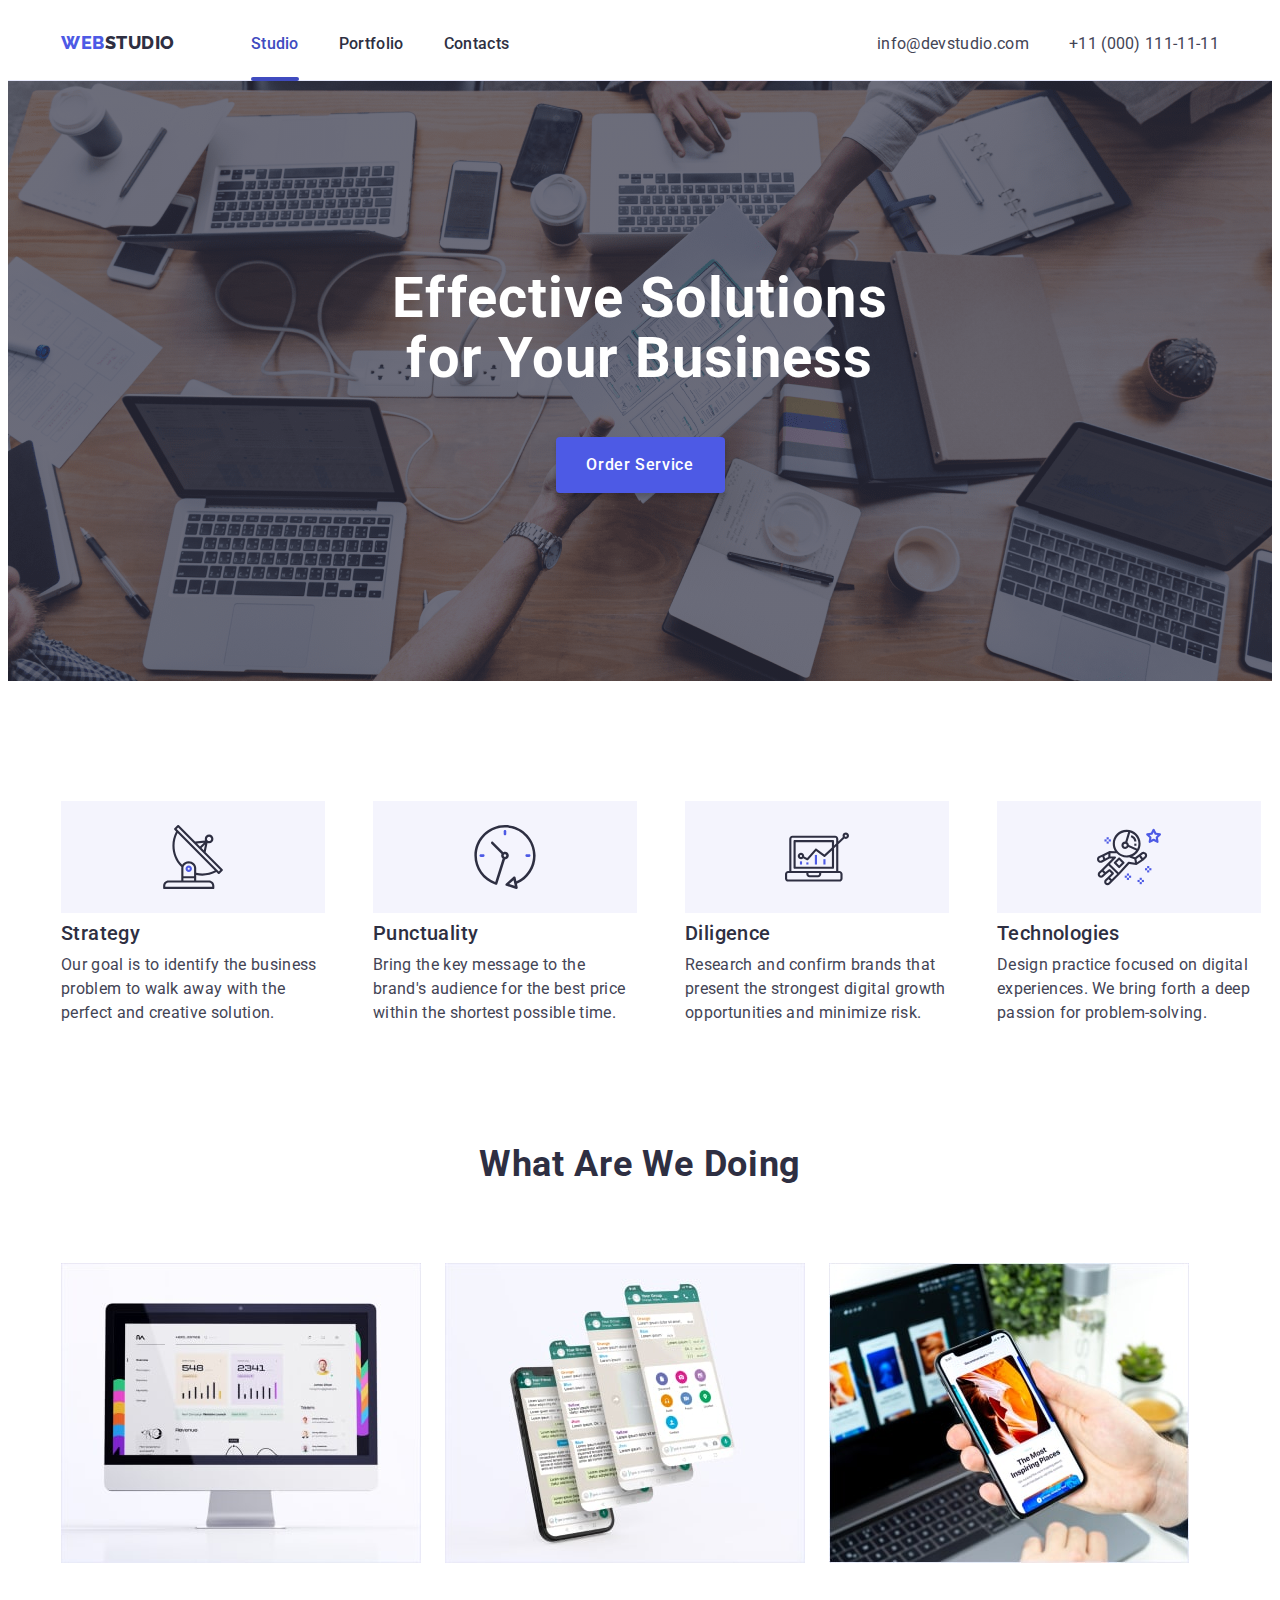
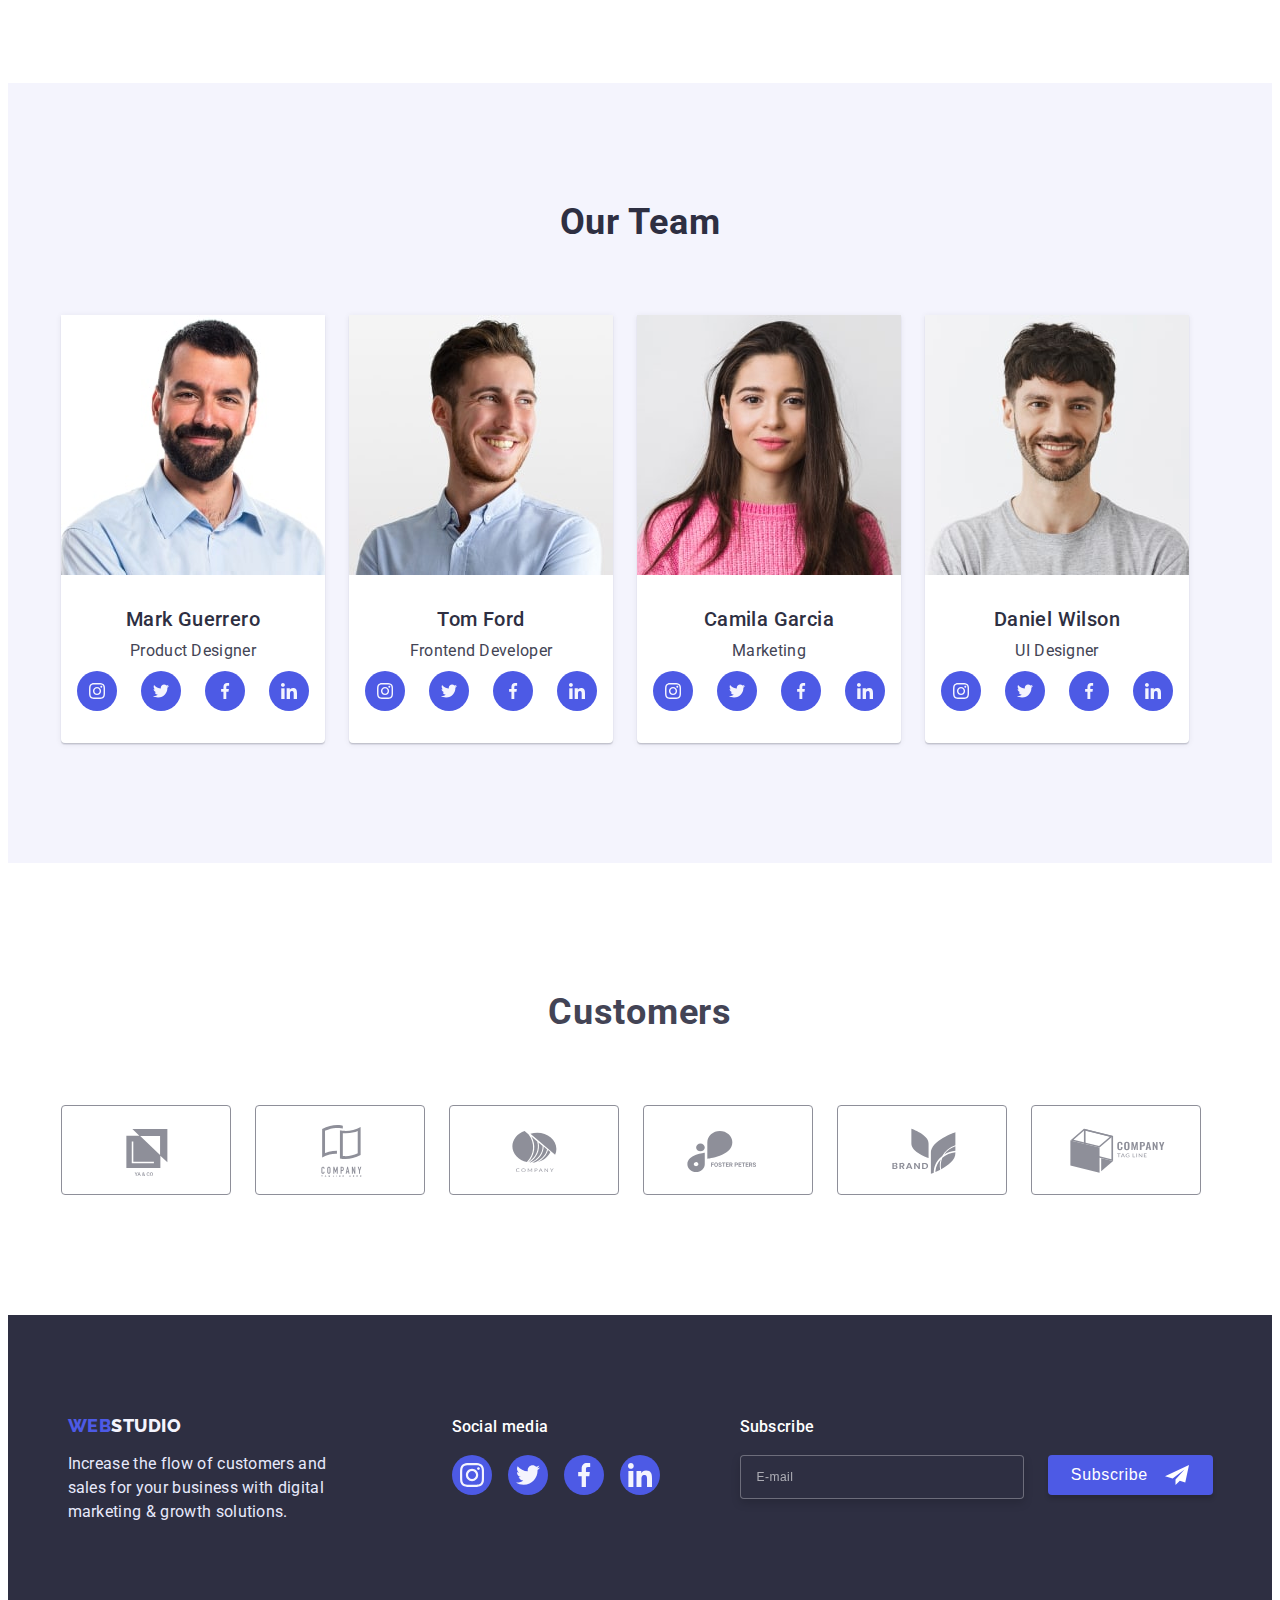
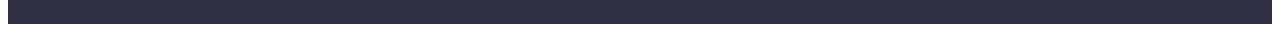
==== commit b999ad5a: "Modul 7 fixed" ====
--- a/index.html
+++ b/index.html
@@ -150,7 +150,7 @@
       <!--  section 1 -->
 
           <section class="section-top">
-              <div class="container">
+              <div class="container top-container">
                 <h2 class="visually-hidden">info</h2>
                 <ul class="section-top-list list">
                   <li class="section-top-item">
@@ -516,7 +516,8 @@
             <!-- Footer -->
 
             <footer class="footer">
-              <div class="footer-container">
+              <div class="footer-row">
+                <div class="footer-wraper">
                 <div class="footer-box">
                   <a href="./index.html" class="footer-logo link"
                     >Web<span class="futer-span">Studio</span></a
@@ -525,9 +526,9 @@
                     Increase the flow of customers and sales for your business with
                     digital marketing & growth solutions.
                   </p>
-                </div>
-
-                <div class="footer-social-container">
+                  </div>
+
+                  <div class="footer-social-container">
                   <p class="footer-social-title">Social media</p>
                   <ul class="footer-social-list list">
                     <li class="footer-social-item">
@@ -558,9 +559,12 @@
                         </svg>
                       </a>
                     </li>
-                  </ul>
+                   </ul>
+                  </div>
                 </div>
-                <div class="footer-input-box">
+
+
+                  <div class="footer-input-box">
                   <p class="footer-input-title">Subscribe</p>
                   <form class="footer-input">
                     <input
@@ -576,6 +580,7 @@
                     </button>
                   </form>
                 </div>
+                
               </div>
             </footer> 
 
--- a/css/styles.css
+++ b/css/styles.css
@@ -56,12 +56,12 @@
     text-decoration: none;
 }
 
-.container{
+/* .container{
     width: 1158px;
     padding: 0 15px;
     margin: 0 auto;
     
-}
+} */
 /* header color #2E2F42 - 
 NAVY BLUE */
 /* paragraf color #434455 SLATE */
@@ -82,7 +82,7 @@
     border-bottom: 1px solid var(--border-image);
   }
   .header-container {
-    width: 1158px;
+    /* width: 1158px; */
     display: flex;
     justify-content: space-between;
     align-items: center;
@@ -184,8 +184,8 @@
 /* Section hero */
 
 .hero {
-    max-width: 1440px;
-    height: 600px;
+    /* max-width: 100%; */
+    /* height: auto; */
     margin: 0 auto;   
     padding-top: 188px;
     padding-bottom: 188px; 
@@ -199,15 +199,15 @@
     
 }
 .hero-title {    
-    max-width: 496px;          
-    margin: 0 auto 48px;    
+    /* max-width: 496px;          
+    margin: 0 auto 48px;     */
     color: var(--button-hero-color);
     font-weight: 700;
     font-size: 56px;
     line-height: 1.07;
     text-align: center;
     letter-spacing: 0.02em;      
-    margin-bottom: 48px; 
+    /* margin-bottom: 48px;  */
     
     
 }
@@ -266,10 +266,12 @@
 
 .section-top-list{
     display: flex;     
-    flex-wrap: nowrap;
-    width: 1130px;   
-       
-}
+    /* flex-wrap: nowrap;
+    /* width: 1130px;   
+        */
+    row-gap: 72px;
+    column-gap: 24px;
+} 
 
 .item-top{
     display: flex;
@@ -551,9 +553,9 @@
     
     
 }
-.footer-box{
+/* .footer-box{
     margin-right: 120px;
-}
+} */
 .footer-social-title{
     font-family: 'Roboto';    
     font-weight: 500;
@@ -1015,15 +1017,16 @@
     z-index: 1000;
     top: 0;
     left: 0;  
-    padding-top: 80px;
-    padding-bottom: 40px;
-    padding-left: 40px;
-    padding-right: 30px;
+    padding-top: 48px;
+    padding-bottom: 48px;
+    padding-left: 30px;
+    padding-right: 0px;
     background: var(--button-hero-color);
     opacity: 0;
     visibility: hidden;
     pointer-events: none;   
     transition: opacity 250ms cubic-bezier(0.4, 0, 0.2, 1), visibility 250ms cubic-bezier(0.4, 0, 0.2, 1);
+    overflow: auto;
 }
 
 .mobile-menu.is-open{
@@ -1231,6 +1234,9 @@
 
 
 @media screen and (min-width:320px) and (max-width:479px) {
+    .header-container{
+        justify-content: space-around;
+    }
     .address{
         display: none;
     }
@@ -1241,7 +1247,10 @@
         display: none;
     }
     .container{
-        width: 320px;
+        width: 100%;
+        margin: 0 auto;
+        padding: 0 15px;
+        
     }
     .mobile-menu-open {
         background-color: transparent;
@@ -1258,9 +1267,14 @@
       .mobile-social-list{        
         gap: 30px;
       }
+      .mobile-menu{
+        width: 100%;
+        height: 100%;
+      }
                               /* Section hero */
     .hero{
-        width: 320px;
+       
+        width: 100%;
         height: auto;
         margin: 0 auto;
         padding-top: 112px;
@@ -1271,23 +1285,21 @@
         align-items: center;
         justify-content: space-between;
     }
-    .modal{
-        width: 320px;
-        height: 576px;
-    }
-    .modal-form-submit {            
-        width: 150px;
-        height: 36px; 
-    }
-    .modal-comment-inpute{
-        width: 100%;
-        height: 100px;
-    }   
-        
     .hero-title{
-        font-size: 36px;
+        width: 290px;
+    }
+     
+   
+         
+    .hero-title{
+        font-size: 26px;
         line-height: 1.07;
-    }
+        margin-bottom: 48px;
+        width: 290px;
+        margin: auto;
+        margin-bottom: 48px;
+    }
+    
                             /* Section top */
     .section-top{
         padding-top: 96px;
@@ -1297,12 +1309,240 @@
         display: none;
     }
     .section-top-list {
-        display: flex;
-        width: 320px;
+        display: flex;    
         flex-direction: column;
+        width: 100%;
+        align-items: center
     }
     .section-top-item{
         width: 300px;
+        
+    }
+    .section-top-title{
+        font-weight: 700;
+        font-size: 36px;
+        line-height: 1.1;
+        text-align: center;
+    }  .section-top-item:not(:last-child) {
+        min-width: 0px;
+        margin-right: 0px;
+        margin-bottom: 72px;
+
+    }
+                          /* Section middle */
+    .section-middle{
+        display: none;
+    }
+                            /* Section-bottom */
+    .section-bottom{
+        background: var(--Section-color);
+        padding-top: 96px;
+        padding-bottom: 96px;
+    }
+    .section-bottom-title{
+        margin-bottom: 72px;
+    }
+    .section-bottom-list {
+        display: flex;
+        flex-direction: column;
+        align-items: center;
+        gap: 72px;
+    }
+    .section-bottom-item:not(:last-child){ 
+        margin-right: 0px;
+    
+    }
+                            /* section-last */
+    .section-last{
+        padding-top: 96px;
+        padding-bottom: 96px;
+    }
+    .section-last-list {
+        display: flex;        
+        flex-wrap: wrap;        
+        row-gap: 72px;
+        column-gap: 16px;
+        justify-content: center
+
+    }
+    .section-last-item{
+
+    }
+    .section-last-link{
+        width: 120px;
+        height: 78px;
+    }
+    .section-last-item:not(:last-child){
+        margin-right: 0;
+    }
+                                     /* Footer */
+    .footer{
+        background: var(--header-title-color);
+        padding-bottom: 96px;
+        padding-top: 96px;
+        
+    } 
+    .footer-box{
+        margin: 0;
+        margin-bottom: 72px;
+    }
+        
+    .footer-input-box{
+        display: flex;
+        flex-direction: column;
+        align-items: center;
+        margin-left: 0;
+    }             
+    .footer-input{
+        display: flex;
+        flex-direction: column;
+        margin: 0;
+    }   
+    .footer-logo{
+        display: block;       
+        margin-bottom: 18px;
+        margin-right: auto;
+        margin-left: auto;
+    }
+    .footer-paragraf{
+        margin: 0 auto;
+        width: 268px;
+        height: 72px;
+    }
+    .footer-social-title{
+        text-align: center;
+    }
+    .footer-social-list{
+        margin-bottom: 112px;
+        display: flex;
+    }
+    .footer-social-link{
+        background-color: var(--button-portflio-color);
+    }
+    /* .footer-social-container{
+        margin: auto;
+    } */
+    .footer-input{
+        display: flex;
+        align-items: center;
+    }
+    .footer-input-form{
+        margin: 0;
+        width: 290px;
+        height: 40px;
+        margin-bottom: 16px;
+    }
+}
+@media screen and (min-width:320px) and (max-width:399px) {
+    .modal{
+        width: 90%;
+        height: 50%;
+        top:50%;
+        left:50%
+        
+    }
+    .modal-form-submit {            
+        width: 150px;
+        height: 36px; 
+    }
+    .modal-comment-inpute{
+        width: 100%;
+        height: 100px;
+    }  
+}
+@media screen and (min-width:400px) and (max-width:479px){
+    .modal{
+    
+        width: 392px;
+        height: 586px;
+    }
+}
+
+                        /* ПЕРЕЛОM 480 */
+
+
+@media screen and (min-width:480px) and (max-width: 767px) {
+    .address{
+        display: none;
+    }
+    .header-list{
+        display: none;
+    }
+    .current::after{
+        display: none;
+    }
+    .container{
+        width: 100%;
+        margin: 0 auto;
+        padding: 0 15px;
+        
+    }
+    .mobile-menu{
+        width: 100%;
+    }
+    
+    .mobile-menu-open {
+        background-color: transparent;
+        border: none;
+        padding: 0;
+        line-height: 0;
+      }  
+
+     .mobile-address-link{        
+        font-size: 36px;c
+      }
+      .mobile-link{        
+        font-size: 36px;
+      }
+      .mobile-social-list{        
+        gap: 56px;
+      }
+                              /* Section hero */
+    .hero{
+        width: 100%;
+        height: auto;
+        margin: 0 auto;
+        padding-top: 112px;
+        padding-bottom: 112px;
+    }    
+    .header-container {
+        display: flex;
+        align-items: center;
+        justify-content: space-between;
+    }
+    .modal{
+        
+        width: 392px;
+        height: 586px;
+    }
+    
+                           
+    .hero-title{
+        width: 320px;
+       margin: auto;
+        font-size: 36px;
+        line-height: 1.07;
+        margin-bottom: 72px;
+    }
+                            /* Section top */
+    .section-top{
+        padding-top: 96px;
+        padding-bottom: 96px;
+    }
+    .top-container{
+        display: flex;
+    }
+    .item-top{
+        display: none;
+    }
+    .section-top-list {
+        display: flex;    
+        flex-direction: row;
+        flex-wrap: wrap;
+        justify-content: space-around;
+    }
+    .section-top-item{
+        width: 396px;
         margin-bottom: 72px;
     }
     .section-top-title{
@@ -1330,9 +1570,11 @@
         align-items: center;
         gap: 72px;
     }
+    
+
     .section-bottom-item:not(:last-child){ 
-        margin-right: 0px;
-    
+            margin-right: 0px;
+        
     }
                             /* section-last */
     .section-last{
@@ -1348,18 +1590,17 @@
 
     }
     .section-last-item{
-
+        margin: 0;
     }
     .section-last-link{
-        width: 120px;
-        height: 78px;
-    }
-    .section-last-item:not(:last-child){
+        width: 190px;
+        height: 88px;
+    }
+    .section-last-item:not(:last-child) {
         margin-right: 0;
     }
                                      /* Footer */
-    .footer{
-        display: flex;  
+    .footer{        
         background: var(--header-title-color);
         padding-bottom: 96px;
         padding-top: 96px;
@@ -1392,7 +1633,7 @@
         margin-left: auto;
     }
     .footer-paragraf{
-        margin-top: 0;
+        margin: 0 auto;
         width: 268px;
         height: 72px;
     }
@@ -1406,75 +1647,77 @@
     .footer-social-link{
         background-color: var(--button-portflio-color);
     }
-    .footer-social-container{
-        margin: auto;
-    }
+    /* .footer-social-container{
+       
+    } */
     .footer-input{
         display: flex;
         align-items: center;
     }
     .footer-input-form{
-        margin: 0;
-        width: 300px;
+        width: 398px;
         height: 40px;
         margin-bottom: 16px;
     }
-}
-
-                        /* ПЕРЕЛОM 480 */
-
-
-@media screen and (min-width:480px) and (max-width: 767px) {
-    .address{
+}                        
+
+
+                            /* TABLET 768 */
+
+
+
+
+
+@media screen and (min-width: 768px) and (max-width: 1199px) {
+    
+    .container{
+        width: 100%;
+        margin: 0 auto;
+        padding: 0 15px;
+    }
+    
+    .header {
+        padding-top: 16px;
+        padding-bottom: 16px;
+    }
+
+    .mobile-menu-open {
         display: none;
-    }
-    .header-list{
-        display: none;
-    }
-    .current::after{
-        display: none;
-    }
-    .container{
-        width: 480px;
-    }
-    .mobile-menu-open {
-        background-color: transparent;
-        border: none;
-        padding: 0;
-        line-height: 0;
-      }  
-
-     .mobile-address-link{        
-        font-size: 36px;
-      }
-      .mobile-link{        
-        font-size: 36px;
-      }
-      .mobile-social-list{        
-        gap: 56px;
-      }
+    }  
+    .current::after {        
+        top: 61px;
+    }
+    .address-link {        
+        font-size: 12px;
+        line-height: 1.2;
+    }
+    .address-list{
+        gap:4px;
+    }
+    .current::after {
+        top: 44px;
+    }
                               /* Section hero */
-    .hero{
-        width: 480px;
-        height: auto;
+    .hero{        
         margin: 0 auto;
         padding-top: 112px;
         padding-bottom: 112px;
     }    
-    .header-container {
-        display: flex;
-        align-items: center;
-        justify-content: space-between;
-    }
+   
     .modal{
         width: 392px;
         height: 576px;
     }
-    
+    .mobile-menu{
+        display: none;
+    }
                            
     .hero-title{
-        font-size: 36px;
+        width: 496px;
+        margin: auto;
+        font-size: 56px;
         line-height: 1.07;
+        margin-bottom: 48px;
     }
                             /* Section top */
     .section-top{
@@ -1485,13 +1728,22 @@
         display: none;
     }
     .section-top-list {
-        display: flex;
-        width: 480px;
-        flex-direction: column;
-    }
+        display: flex;        
+        flex-direction: row;
+        flex-wrap: wrap;
+        justify-content: space-around;
+    }
+    .section-top-list.first{
+        margin-right: 24px;
+    }
+    .section-top-item:not(:last-child) {
+        
+        margin-right: 0px;
+    }
+
     .section-top-item{
-        width: 396px;
-        margin-bottom: 72px;
+        width: 356px;
+       
     }
     .section-top-title{
         font-weight: 700;
@@ -1513,10 +1765,11 @@
         margin-bottom: 72px;
     }
     .section-bottom-list {
-        display: flex;
-        flex-direction: column;
-        align-items: center;
-        gap: 72px;
+        display: flex; 
+        flex-wrap: wrap;
+        justify-content: center;
+        row-gap: 64px;
+        column-gap: 24px;
     }
     
 
@@ -1548,210 +1801,34 @@
         margin-right: 0;
     }
                                      /* Footer */
-    .footer{
-        display: flex;  
+    .footer{     
+        display: flex;   
+        flex-direction: column;
+        flex-wrap: wrap;       
+        align-items: baseline;
+        align-content: center;
         background: var(--header-title-color);
         padding-bottom: 96px;
         padding-top: 96px;
         
     } 
+    .footer-row{
+        display: flex;
+        flex-direction: column;
+
+    }
+    .footer-wraper{
+        display: flex;
+    }
     .footer-box{
         margin: 0;
         margin-bottom: 72px;
     }
-    .footer-container{
-        display: flex;
-        flex-direction: column;
-        align-items: center;
-    }         
-    .footer-input-box{
-        display: flex;
-        flex-direction: column;
-        align-items: center;
-        margin-left: 0;
-    }             
-    .footer-input{
-        display: flex;
-        flex-direction: column;
-        margin: 0;
-    }   
-    .footer-logo{
-        display: block;       
-        margin-bottom: 18px;
-        margin-right: auto;
-        margin-left: auto;
-    }
-    .footer-paragraf{
-        margin-top: 0;
-        width: 268px;
-        height: 72px;
-    }
-    .footer-social-title{
-        text-align: center;
-    }
-    .footer-social-list{
-        margin-bottom: 112px;
-        display: flex;
-    }
-    .footer-social-link{
-        background-color: var(--button-portflio-color);
-    }
-    .footer-social-container{
-        margin: auto;
-    }
-    .footer-input{
-        display: flex;
-        align-items: center;
-    }
-    .footer-input-form{
-        margin: 0;
-        width: 398px;
-        height: 40px;
-        margin-bottom: 16px;
-    }
-}                        
-
-
-                            /* TABLET 768 */
-
-
-
-
-
-@media screen and (min-width: 768px) and (max-width: 1199px) {
-    
-    .container{
-        width: 768px;
-    }
-    .mobile-menu-open {
-        display: none;
-    }  
-    .current::after {        
-        top: 61px;
-    }
-                              /* Section hero */
-    .hero{
-        width: 768px;
-        height: auto;
-        margin: 0 auto;
-        padding-top: 112px;
-        padding-bottom: 112px;
-    }    
-    .header-container {
-        display: flex;
-        align-items: center;
-        justify-content: space-between;
-    }
-    .modal{
-        width: 392px;
-        height: 576px;
-    }
-    
-                           
-    .hero-title{
-        font-size: 56px;
-        line-height: 1.07;
-    }
-                            /* Section top */
-    .section-top{
-        padding-top: 96px;
-        padding-bottom: 96px;
-    }
-    .item-top{
-        display: none;
-    }
-    .section-top-list {
-        display: flex;
-        width: 768px;
-        flex-direction: row;
-        flex-wrap: wrap;
-        justify-content: space-around;
-    }
-    .section-top-list.first{
-        margin-right: 24px;
-    }
-    .section-top-item:not(:last-child) {
-        
-        margin-right: 0px;
-    }
-
-    .section-top-item{
-        width: 356px;
-        margin-bottom: 72px;
-    }
-    .section-top-title{
-        font-weight: 700;
-        font-size: 36px;
-        line-height: 1.1;
-        text-align: center;
-    }  
-                            /* Section middle */
-    .section-middle{
-        display: none;
-    }
-                            /* Section-bottom */
-    .section-bottom{
-        background: var(--Section-color);
-        padding-top: 96px;
-        padding-bottom: 96px;
-    }
-    .section-bottom-title{
-        margin-bottom: 72px;
-    }
-    .section-bottom-list {
-        display: flex; 
-        flex-wrap: wrap;
-        justify-content: center;
-        row-gap: 64px;
-        column-gap: 24px;
-    }
-    
-
-    .section-bottom-item:not(:last-child){ 
-            margin-right: 0px;
-        
-    }
-                            /* section-last */
-    .section-last{
-        padding-top: 96px;
-        padding-bottom: 96px;
-    }
-    .section-last-list {
-        display: flex;        
-        flex-wrap: wrap;        
-        row-gap: 72px;
-        column-gap: 16px;
-        justify-content: center
-
-    }
-    .section-last-item{
-        margin: 0;
-    }
-    .section-last-link{
-        width: 190px;
-        height: 88px;
-    }
-    .section-last-item:not(:last-child) {
-        margin-right: 0;
-    }
-                                     /* Footer */
-    .footer{
-        display: flex; 
-        flex-direction: row; 
-        background: var(--header-title-color);
-        padding-bottom: 96px;
-        padding-top: 96px;
-        
-    } 
-    .footer-box{
-        margin: 0;
-        margin-bottom: 72px;
-    }
-    .footer-container{
+    /* .footer-container{
         display: flex;
         flex-wrap: wrap;
         padding-left: 108px;
-    }         
+    }          */
     .footer-input-box{
         display: flex;
         flex-direction: column;        
@@ -1760,7 +1837,7 @@
     .footer-input{
         display: flex;
         flex-direction: row;
-        margin: auto;
+        
     }   
     .footer-logo{
         display: block;       
@@ -1776,6 +1853,7 @@
     .footer-social-list{
         margin-bottom: 112px;
         display: flex;
+        margin-bottom: 0;
     }
     .footer-social-link{
         background-color: var(--button-portflio-color);
@@ -1790,7 +1868,7 @@
     .footer-input-form{
         width: 264px;
         height: 40px;
-        margin-right: 24px;
+        
     }
    
 }                        
@@ -1802,6 +1880,26 @@
 
 
  @media screen and (min-width: 1200px) {
+    .container{
+        width: 1158px;
+        padding: 0 15px;
+        margin: 0 auto;
+    }   
+    .hero-title{
+        width: 496px;
+        height: 120px;
+       margin: auto;
+        margin-bottom: 48px;
+    }
+    .footer-row{
+        display: flex;
+    }
+    .footer-wraper{
+        display: flex;
+    }
+    .footer-box{
+        margin-right: 120px;
+    }
     .mobile-menu-open{
         display: none;
     }
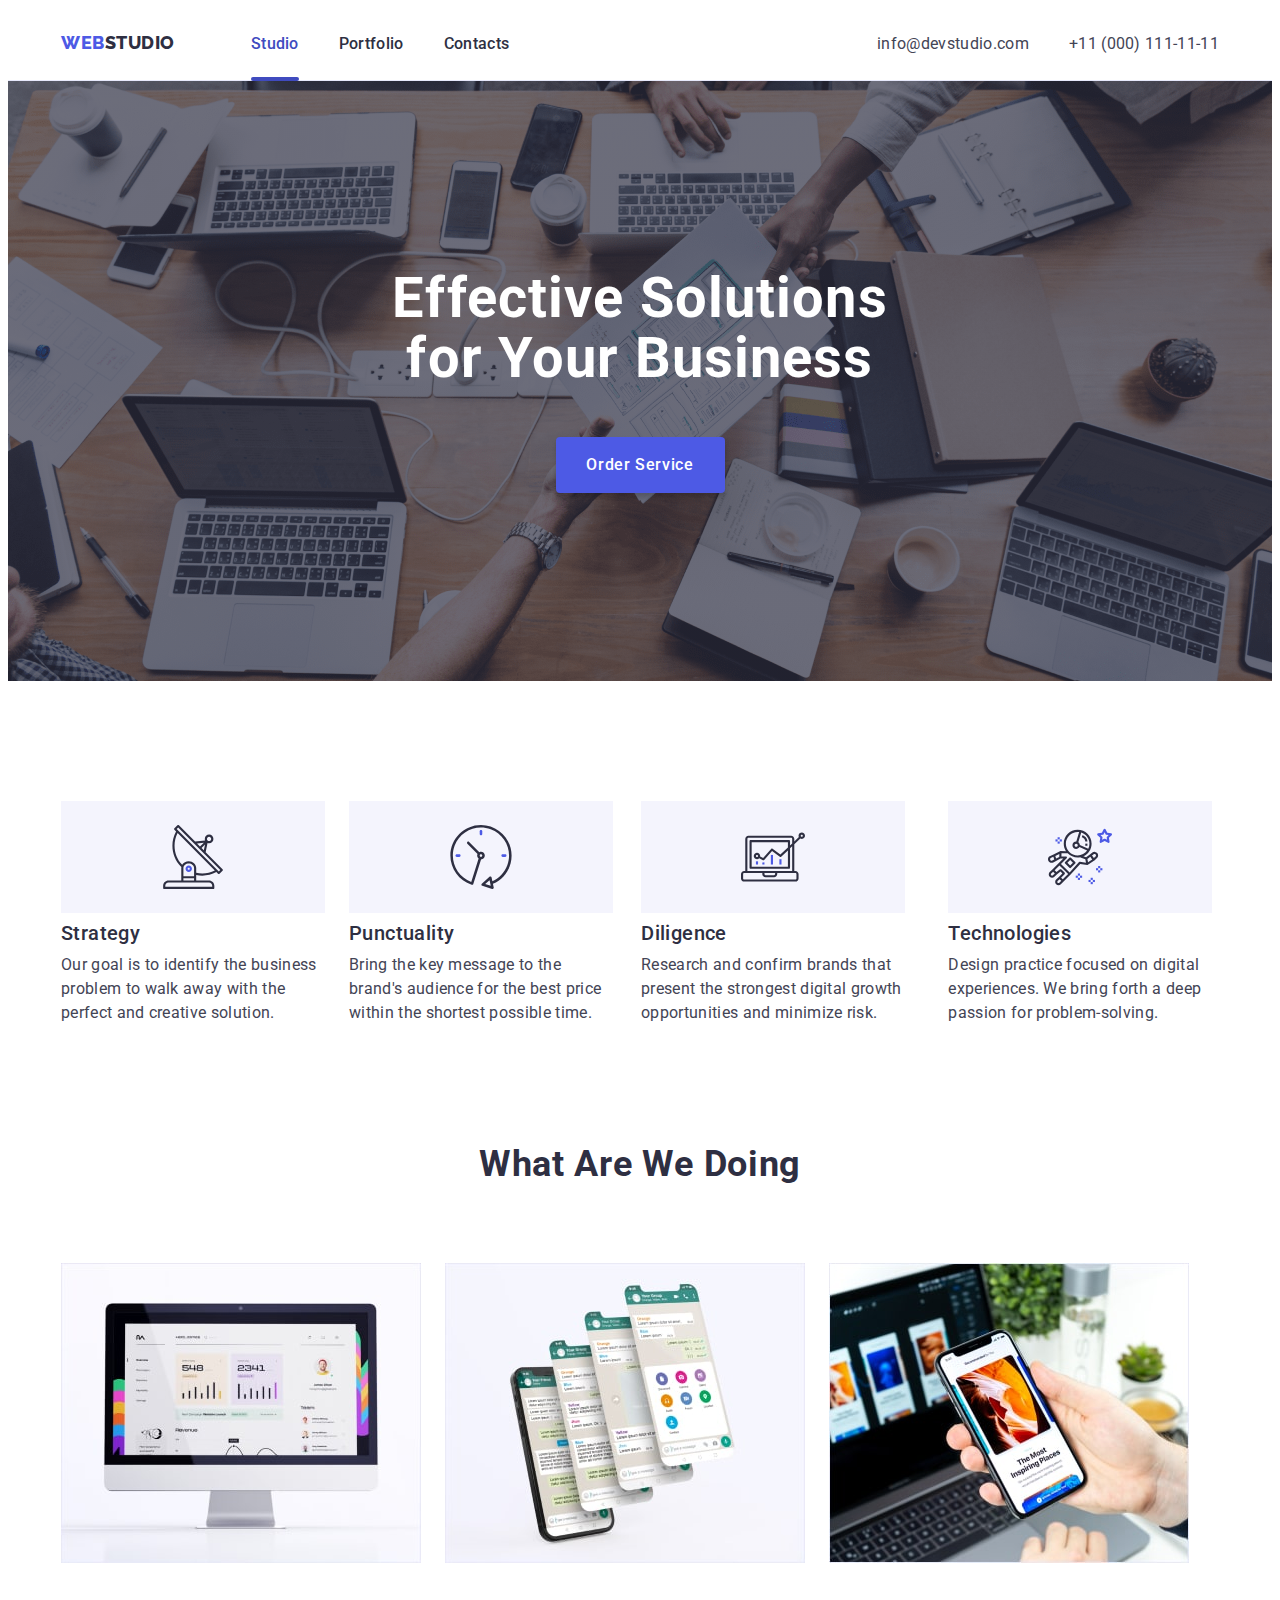
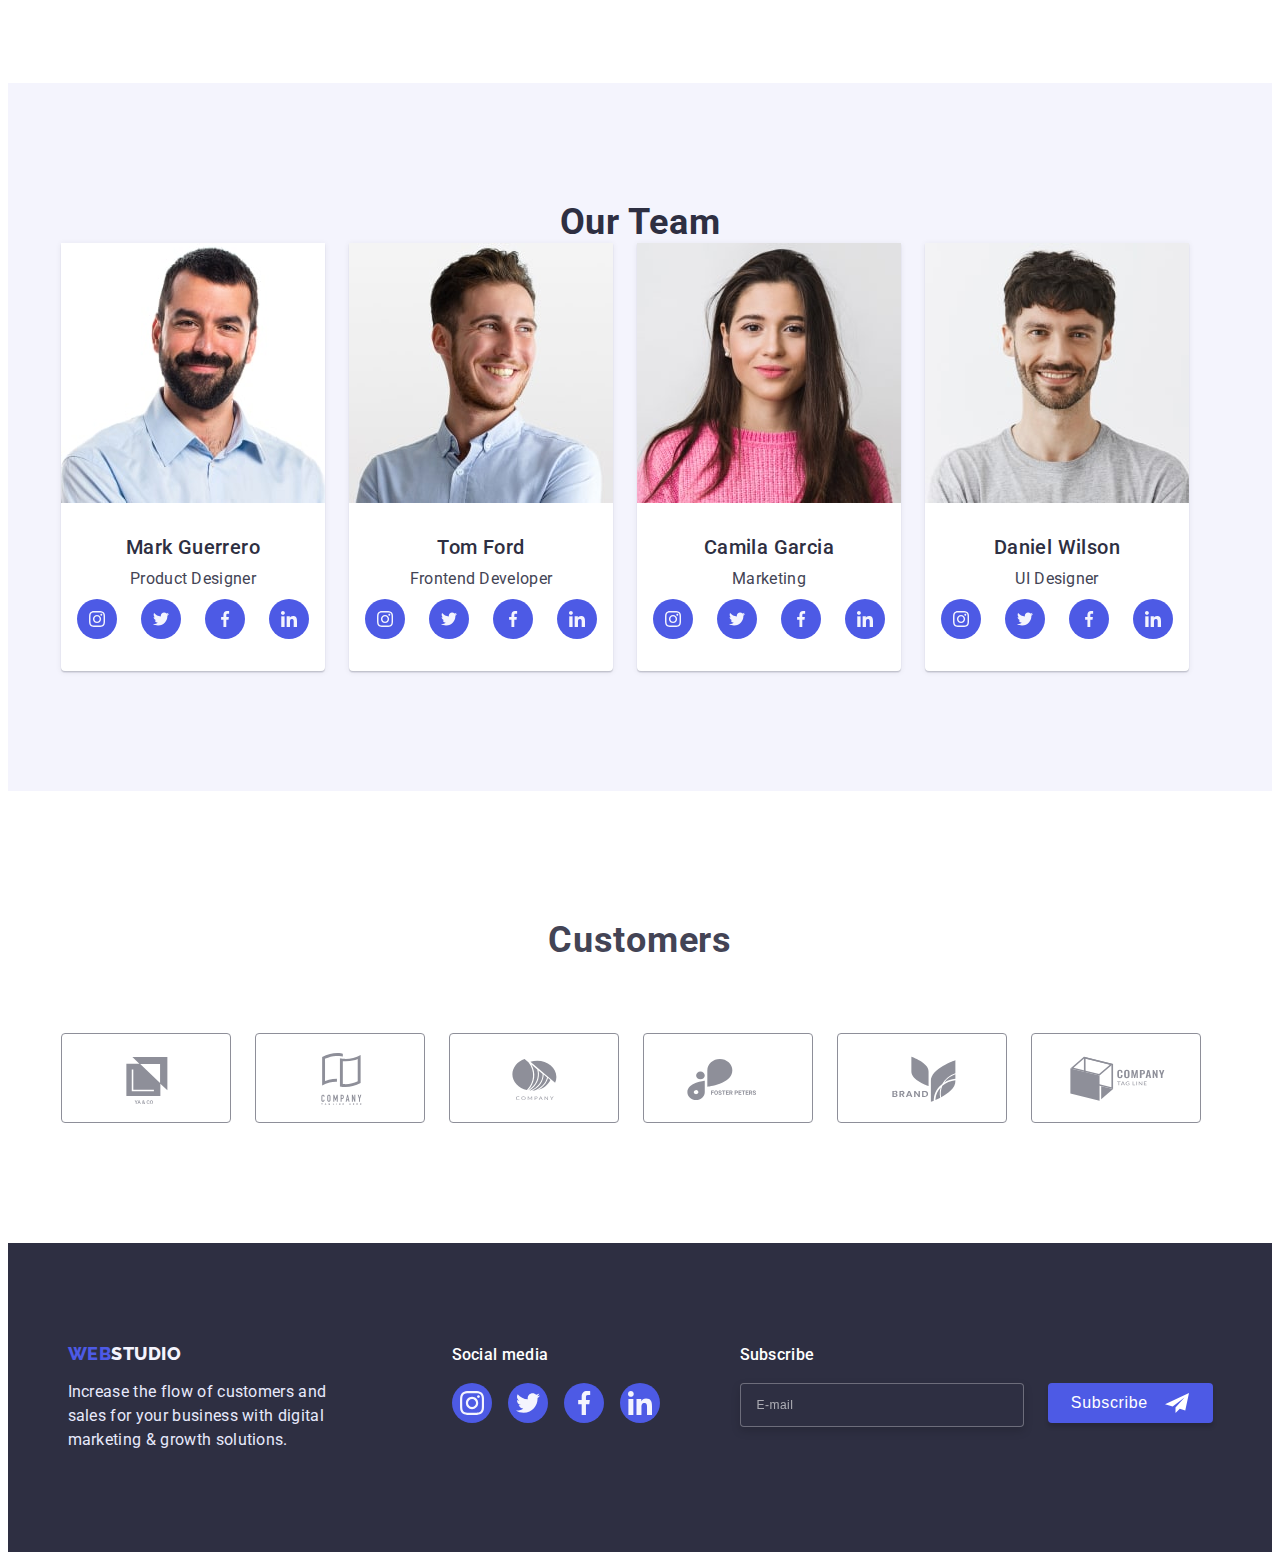
==== commit 83c169b6: "M7 fix" ====
--- a/index.html
+++ b/index.html
@@ -516,7 +516,7 @@
             <!-- Footer -->
 
             <footer class="footer">
-              <div class="footer-row">
+              <div class="footer-container">
                 <div class="footer-wraper">
                 <div class="footer-box">
                   <a href="./index.html" class="footer-logo link"
--- a/css/styles.css
+++ b/css/styles.css
@@ -112,7 +112,7 @@
   .header-list {
     display: flex;
     align-items: center;
-    margin-right: 76px;
+   
     gap: 40px;
   }
 
@@ -269,8 +269,8 @@
     /* flex-wrap: nowrap;
     /* width: 1130px;   
         */
-    row-gap: 72px;
-    column-gap: 24px;
+    /* row-gap: 72px;
+    column-gap: 24px; */
 } 
 
 .item-top{
@@ -361,7 +361,7 @@
 }
 .section-bottom-list{
     display: flex; 
-    margin-top: 72px; 
+    /* margin-top: 72px;  */
 
      
 }
@@ -547,12 +547,12 @@
     
 }
 
-.footer-container{
+/* .footer-container{
     display: flex;
     align-items: baseline;
     
     
-}
+} */
 /* .footer-box{
     margin-right: 120px;
 } */
@@ -1251,6 +1251,10 @@
         margin: 0 auto;
         padding: 0 15px;
         
+    }
+    ul{
+        padding-left: 0;
+      
     }
     .mobile-menu-open {
         background-color: transparent;
@@ -1312,7 +1316,7 @@
         display: flex;    
         flex-direction: column;
         width: 100%;
-        align-items: center
+        
     }
     .section-top-item{
         width: 300px;
@@ -1382,6 +1386,9 @@
         padding-top: 96px;
         
     } 
+    .footer-wraper{
+        margin-bottom: 72px;
+    }
     .footer-box{
         margin: 0;
         margin-bottom: 72px;
@@ -1412,8 +1419,7 @@
     .footer-social-title{
         text-align: center;
     }
-    .footer-social-list{
-        margin-bottom: 112px;
+    .footer-social-list{       
         display: flex;
     }
     .footer-social-link{
@@ -1802,33 +1808,41 @@
     }
                                      /* Footer */
     .footer{     
-        display: flex;   
+        /* display: flex;   
         flex-direction: column;
         flex-wrap: wrap;       
         align-items: baseline;
-        align-content: center;
+        align-content: center; */
         background: var(--header-title-color);
         padding-bottom: 96px;
         padding-top: 96px;
+        width: 768px;
+    } 
+    .footer-container{
+        display: flex;
+        flex-direction: column;
+        width: 100%;
+        margin: 0 auto;
+        padding: 0 15px;
+    }
+    /* .container {
+        width: 100%;
+        margin: 0 auto;
+        padding: 0 15px;
+    } */
+    .footer-wraper{
+        display: flex;
+        margin-bottom: 72px;
+    }
+    .footer-box{
         
-    } 
-    .footer-row{
-        display: flex;
-        flex-direction: column;
-
-    }
-    .footer-wraper{
-        display: flex;
-    }
-    .footer-box{
-        margin: 0;
-        margin-bottom: 72px;
-    }
-    /* .footer-container{
+        
+    }
+    .footer-container{
         display: flex;
         flex-wrap: wrap;
         padding-left: 108px;
-    }          */
+    }         
     .footer-input-box{
         display: flex;
         flex-direction: column;        
@@ -1885,13 +1899,17 @@
         padding: 0 15px;
         margin: 0 auto;
     }   
+    .hero {
+        max-width: 100%; 
+        height: auto; 
+    }
     .hero-title{
         width: 496px;
         height: 120px;
        margin: auto;
         margin-bottom: 48px;
     }
-    .footer-row{
+    .footer-container{
         display: flex;
     }
     .footer-wraper{
